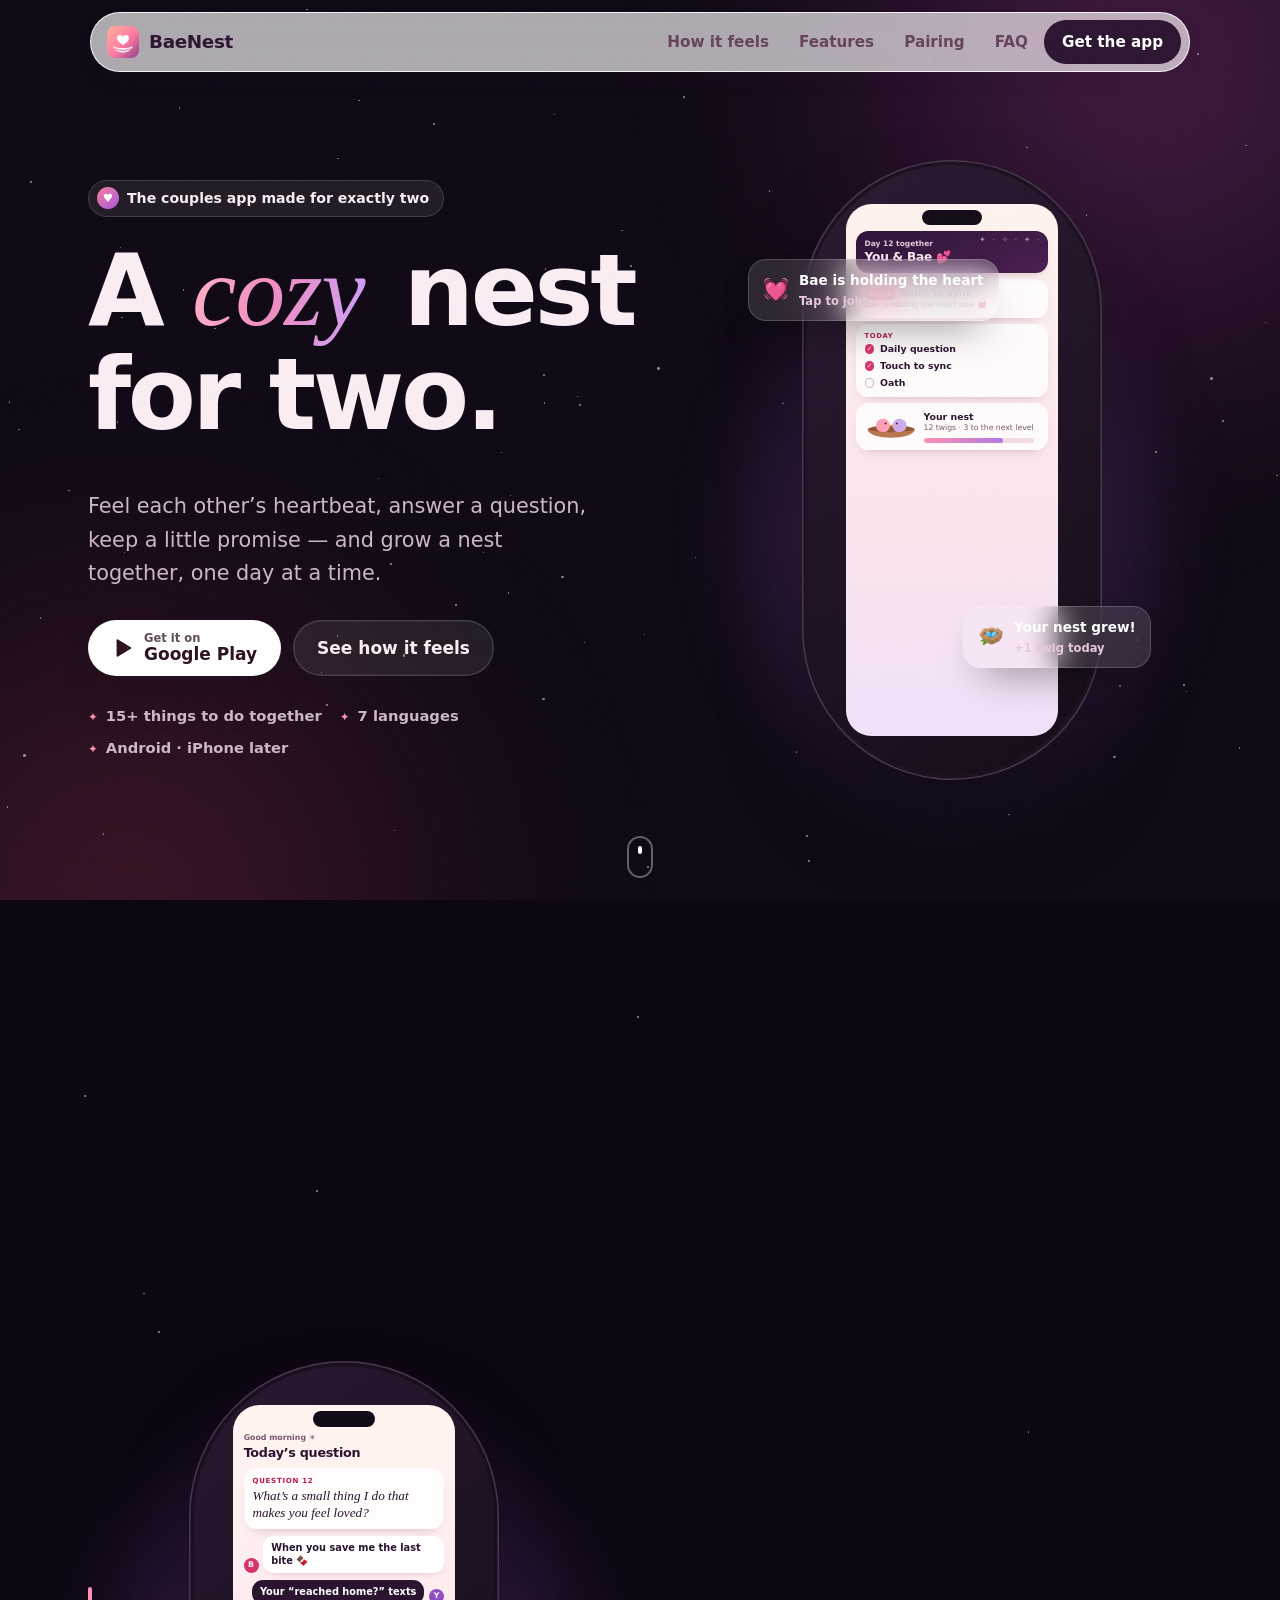
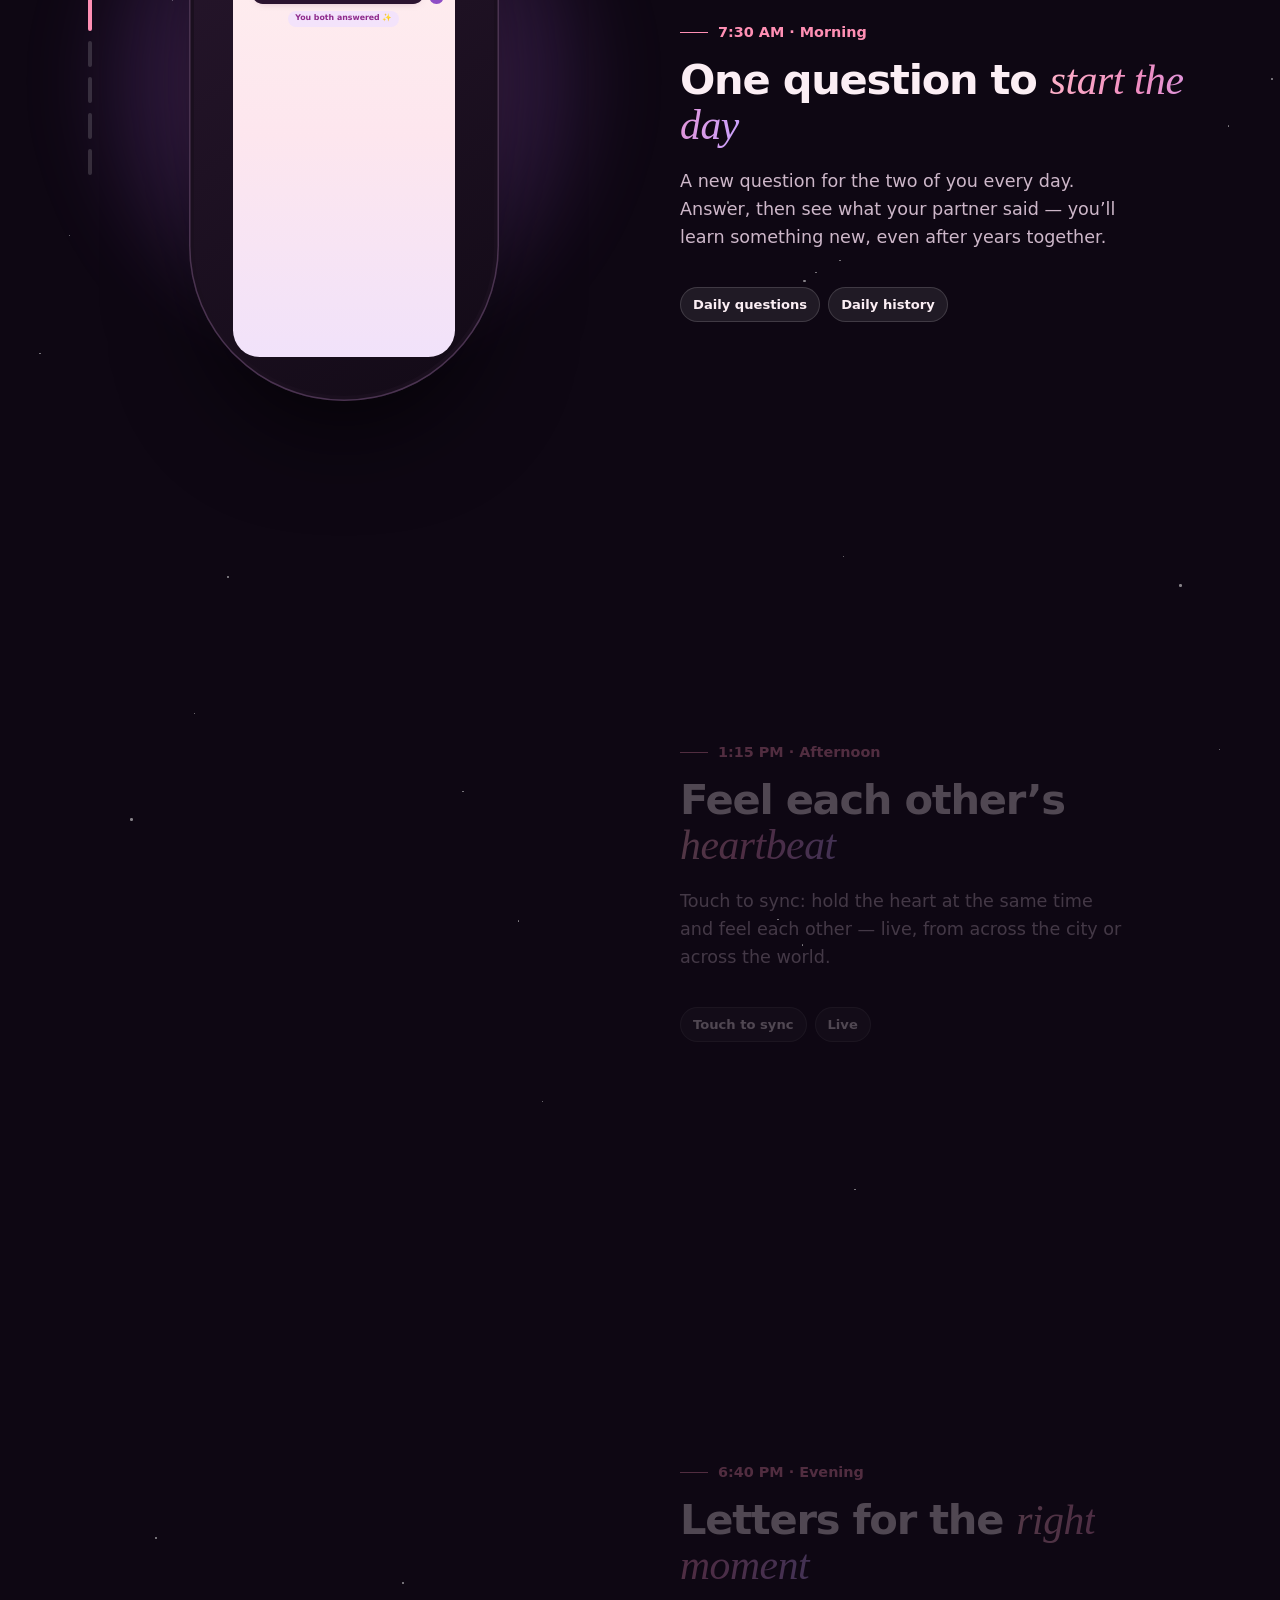
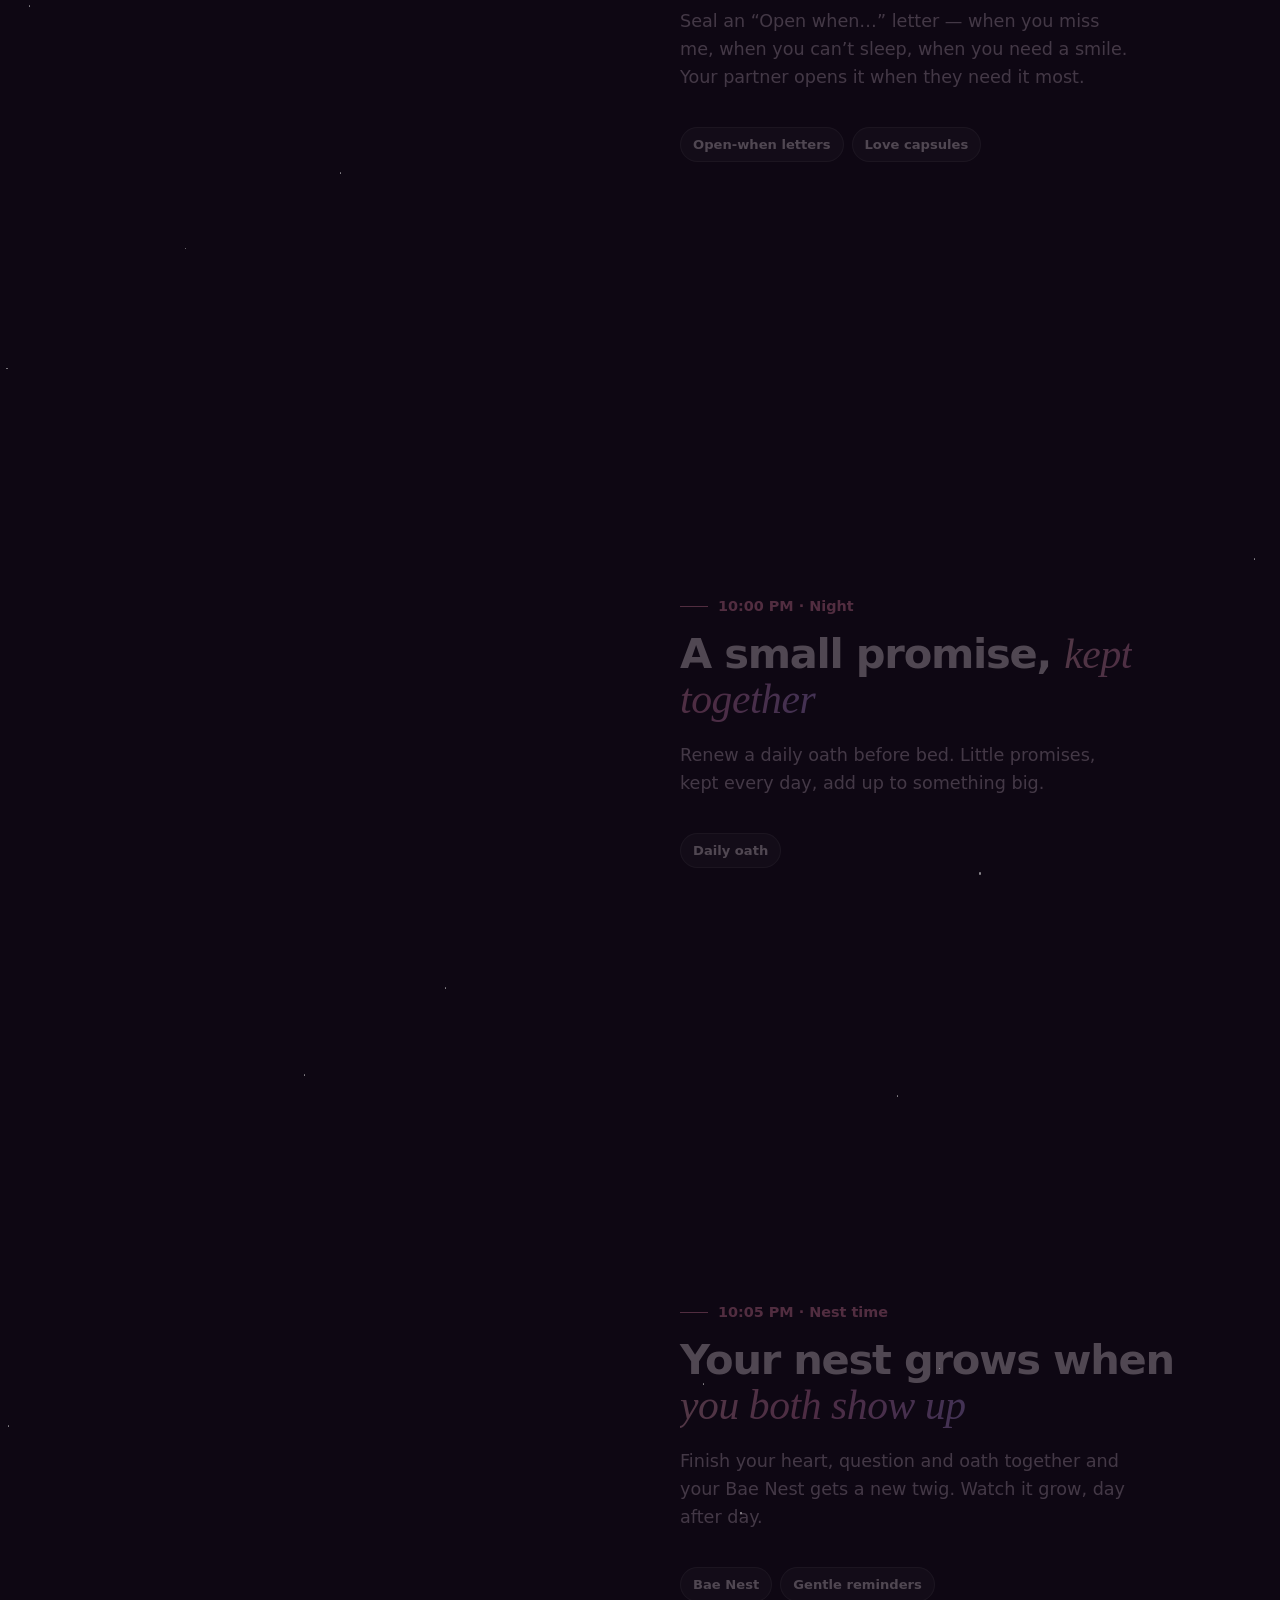
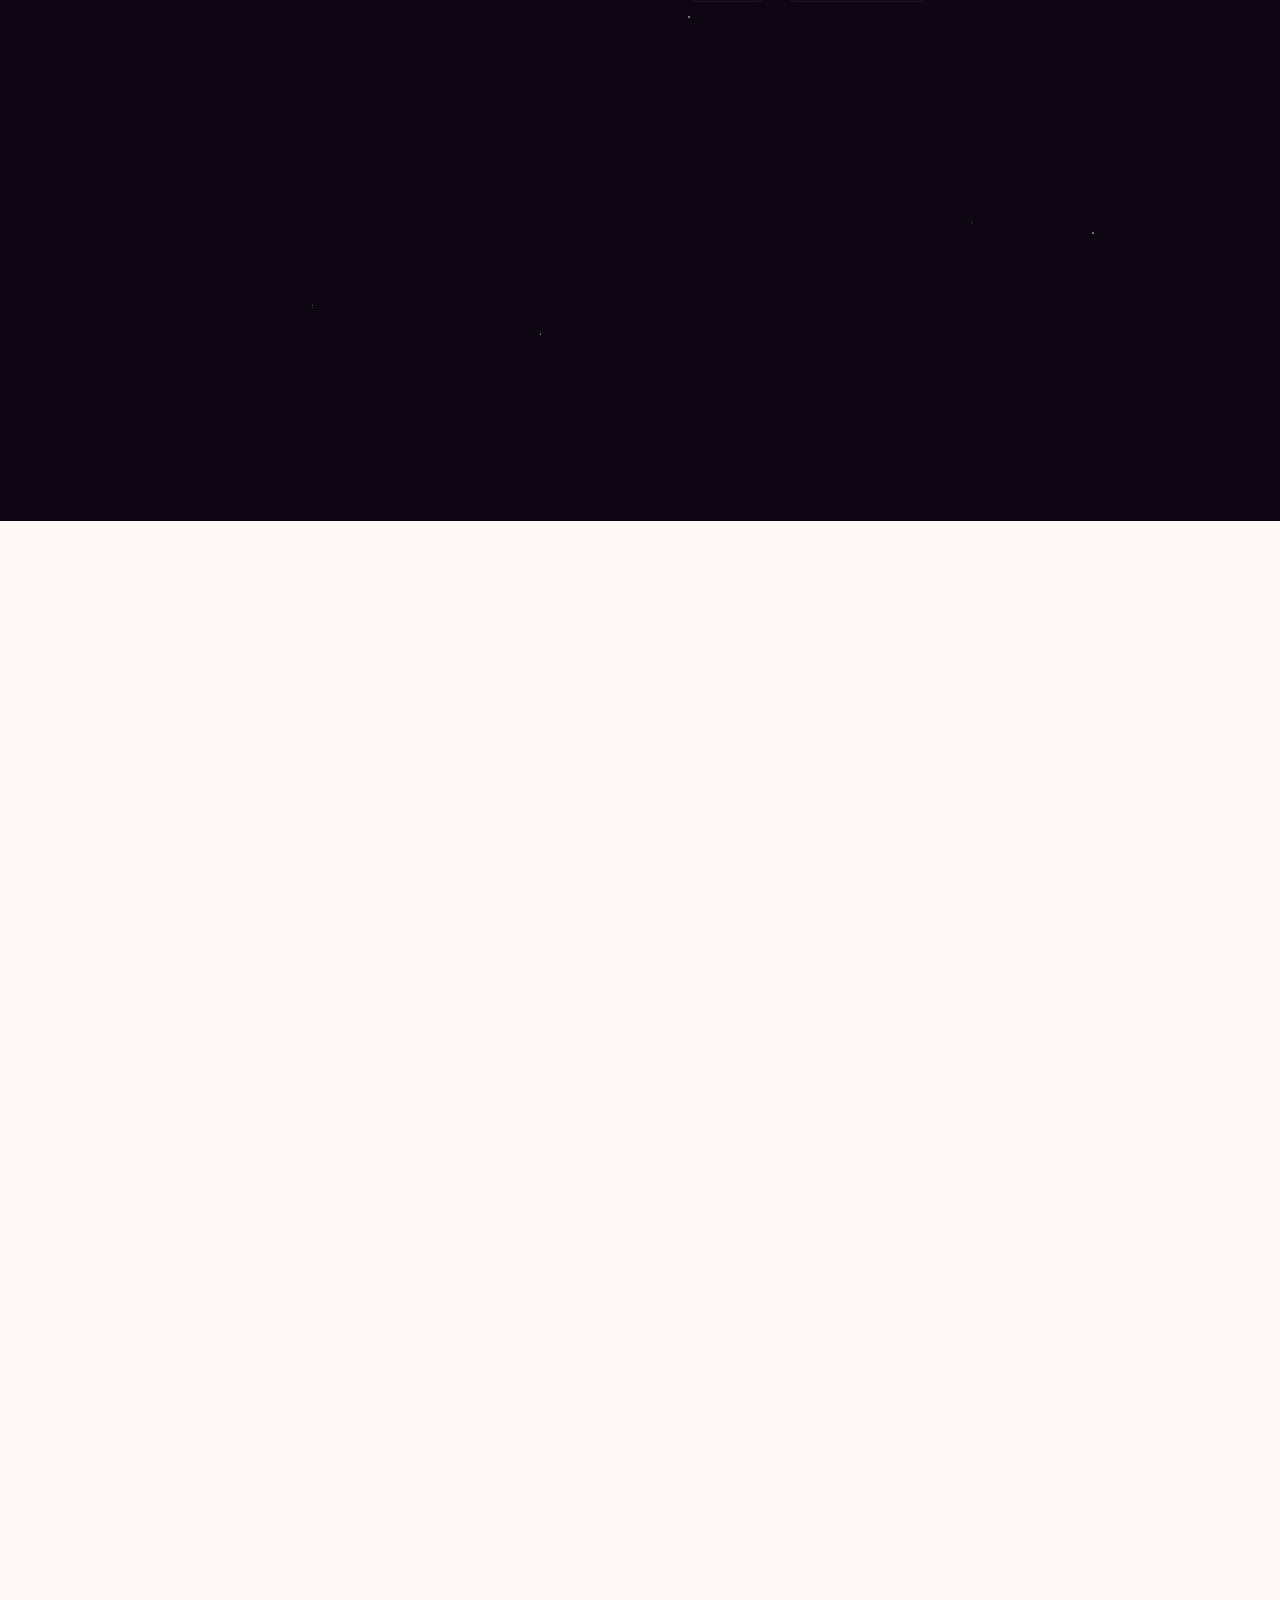
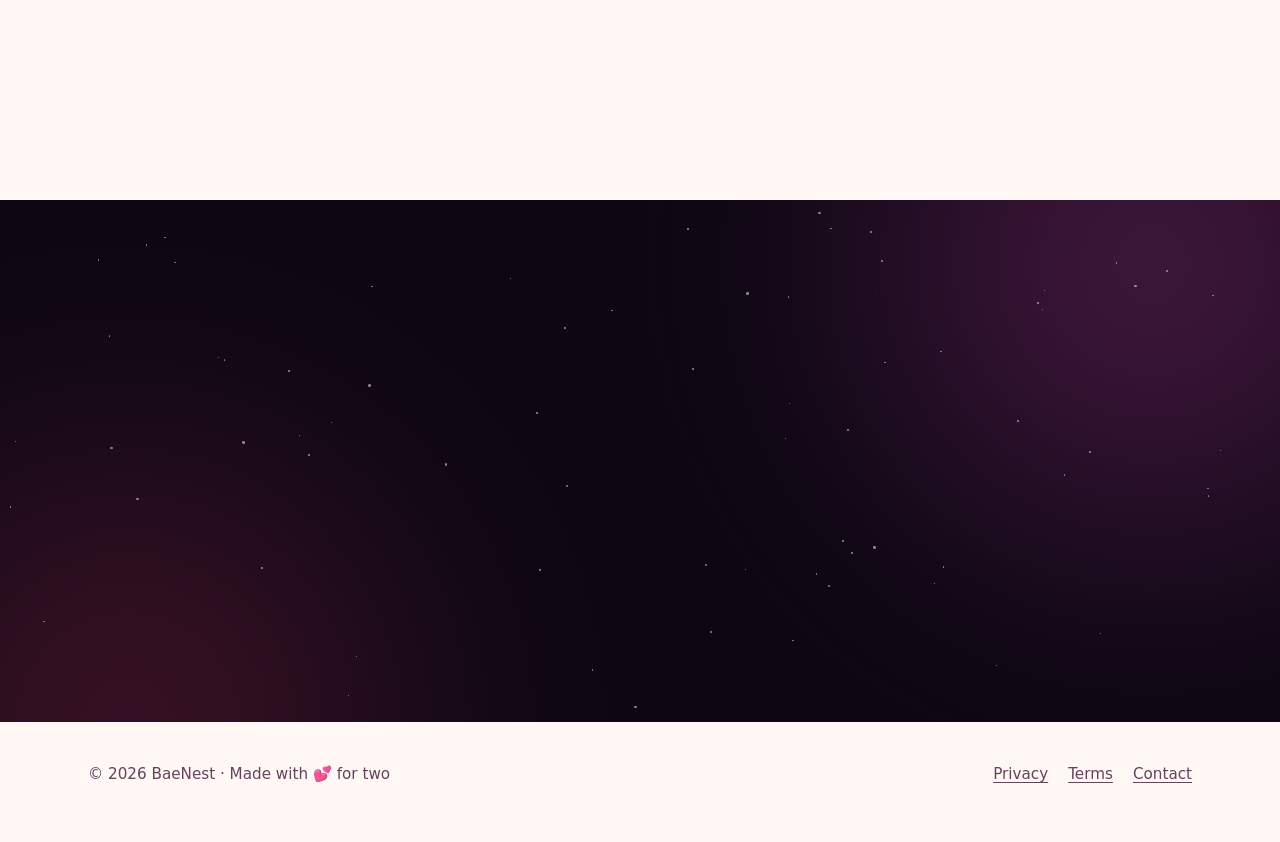
==== index.html @ 91d29a44 "Landing: cinematic night hero, sticky day-in-your-nest story, full feature tour Staged hero intro wi" ====
<!doctype html>
<html lang="en" class="no-js">
<head>
  <meta charset="utf-8">
  <meta name="viewport" content="width=device-width, initial-scale=1">
  <meta http-equiv="Content-Security-Policy" content="default-src 'self'; img-src 'self' data:; style-src 'self'; script-src 'self'; object-src 'none'; base-uri 'none'; form-action 'none'">
  <title>BaeNest — A cozy nest for two</title>
  <meta name="description" content="BaeNest is the couples app for daily rituals: feel each other's heartbeat with Touch to sync, answer a daily question, keep a promise, seal open-when letters, match on date nights and grow a nest together.">
  <meta name="theme-color" content="#0e0713">
  <link rel="canonical" href="https://baenest.com/">
  <link rel="icon" href="/favicon.svg" type="image/svg+xml">
  <meta property="og:type" content="website">
  <meta property="og:site_name" content="BaeNest">
  <meta property="og:url" content="https://baenest.com/">
  <meta property="og:title" content="BaeNest — A cozy nest for two">
  <meta property="og:description" content="Daily rituals for two hearts, and a nest that grows when you both show up.">
  <meta property="og:image" content="https://baenest.com/og-image.jpg">
  <meta property="og:image:width" content="1200">
  <meta property="og:image:height" content="630">
  <meta property="og:image:alt" content="BaeNest — two birds in a cozy nest under a heart">
  <meta name="twitter:card" content="summary_large_image">
  <meta name="twitter:title" content="BaeNest — A cozy nest for two">
  <meta name="twitter:description" content="Daily rituals for two hearts, and a nest that grows when you both show up.">
  <meta name="twitter:image" content="https://baenest.com/og-image.jpg">
  <link rel="stylesheet" href="/assets/style.css">
  <script src="/assets/site.js" defer></script>
</head>
<body>
  <a class="skip" href="#main">Skip to content</a>

  <header class="site-header">
    <div class="wrap">
      <a class="brand" href="/" aria-label="BaeNest home">
        <img src="/favicon.svg" width="32" height="32" alt="">
        BaeNest
      </a>
      <nav class="nav" aria-label="Main">
        <a href="#story">How it feels</a>
        <a href="#features">Features</a>
        <a href="#pair">Pairing</a>
        <a href="#faq">FAQ</a>
        <!-- TODO: Play Store link goes live once the app is published -->
        <a class="btn btn-sm" href="https://play.google.com/store/apps/details?id=com.baenest.app" rel="noopener">Get the app</a>
      </nav>
    </div>
  </header>

  <main id="main">
    <!-- ============ HERO ============ -->
    <section class="hero night" aria-labelledby="hero-title">
      <div class="aurora" aria-hidden="true"></div>
      <div class="stars" data-count="90" aria-hidden="true"></div>
      <div class="wrap">
        <div class="hero-copy">
          <span class="eyebrow fade-up"><span class="dot" aria-hidden="true">♥</span>The couples app made for exactly two</span>
          <h1 id="hero-title"><span class="h-line"><span>A <em>cozy</em> nest</span></span><span class="h-line"><span>for two.</span></span></h1>
          <p class="lead fade-up d1">Feel each other’s heartbeat, answer a question, keep a little promise — and grow a nest together, one day at a time.</p>
          <div class="cta-row fade-up d2">
            <a class="btn btn-play" href="https://play.google.com/store/apps/details?id=com.baenest.app" rel="noopener">
              <svg viewBox="0 0 24 24" aria-hidden="true"><path fill="currentColor" d="M5 3.5v17a1 1 0 0 0 1.5.86l14-8.5a1 1 0 0 0 0-1.72l-14-8.5A1 1 0 0 0 5 3.5z"/></svg>
              <span><small>Get it on</small>Google Play</span>
            </a>
            <a class="btn btn-ghost" href="#story">See how it feels</a>
          </div>
          <div class="meta fade-up d3"><span>15+ things to do together</span><span>7 languages</span><span>Android · iPhone later</span></div>
        </div>

        <div class="hero-stage">
          <div class="phone-wrap" role="img" aria-label="BaeNest home screen: Touch to sync is live, today's rituals, and your nest's progress">
            <div class="phone-glow" aria-hidden="true"></div>
            <div class="chip chip-1" aria-hidden="true"><span class="emo">💓</span><span>Bae is holding the heart<small>Tap to join</small></span></div>
            <div class="chip chip-2" aria-hidden="true"><span class="emo">🪺</span><span>Your nest grew!<small>+1 twig today</small></span></div>
            <div class="phone-intro" aria-hidden="true">
              <div class="phone-float">
                <div class="phone">
                  <div class="screen">
                    <div class="scr">
                      <div class="s-card s-dark s-head"><small>Day 12 together</small><strong>You &amp; Bae 💕</strong></div>
                      <div class="s-card">
                        <span class="live">LIVE</span>
                        <b>Touch to sync</b>
                        <div class="muted-s">Bae is holding the heart now 💓</div>
                      </div>
                      <div class="s-card">
                        <span class="s-label">Today</span>
                        <ul class="ritual"><li>Daily question</li><li>Touch to sync</li><li class="open">Oath</li></ul>
                      </div>
                      <div class="s-card row">
                        <svg viewBox="40 90 240 130"><ellipse cx="160" cy="166" rx="108" ry="20" fill="#8e5634"/><circle cx="122" cy="148" r="32" fill="#ff9fb8"/><circle cx="198" cy="148" r="32" fill="#cfa9ec"/><circle cx="134" cy="138" r="4" fill="#2b1430"/><circle cx="186" cy="138" r="4" fill="#2b1430"/><path d="M152 143l11 5-11 5zM168 143l-11 5 11 5z" fill="#f5a524"/><path d="M52 166c8 50 208 50 216 0-38 16-178 16-216 0z" fill="#b8764b"/></svg>
                        <div><b>Your nest</b><div class="muted-s">12 twigs · 3 to the next level</div><div class="bar"><i></i></div></div>
                      </div>
                    </div>
                  </div>
                </div>
              </div>
            </div>
          </div>
        </div>
      </div>
      <div class="scroll-cue" aria-hidden="true"></div>
    </section>

    <!-- ============ STORY ============ -->
    <section id="story" class="story night" aria-labelledby="story-title">
      <div class="stars" data-count="50" aria-hidden="true"></div>
      <div class="wrap">
        <div class="section-head reveal">
          <span class="kicker">A day in your nest</span>
          <h2 id="story-title">Small rituals, <em>all day long</em></h2>
          <p>A few minutes, spread through the day. Here’s what that feels like.</p>
        </div>

        <div class="story-grid">
          <div class="story-stage" data-step="0">
            <div class="progress" aria-hidden="true"><i></i><i></i><i></i><i></i><i></i></div>
            <div class="phone-wrap" aria-hidden="true">
              <div class="phone-glow"></div>
              <div class="phone">
                <div class="screen">
                  <!-- 0: daily question -->
                  <div class="scr">
                    <div class="s-head"><small>Good morning ☀️</small><strong>Today’s question</strong></div>
                    <div class="s-card"><span class="s-label">Question 12</span><p class="q-big">What’s a small thing I do that makes you feel loved?</p></div>
                    <div class="ans"><span class="av">B</span><p>When you save me the last bite 🍫</p></div>
                    <div class="ans me"><span class="av">Y</span><p>Your “reached home?” texts</p></div>
                    <span class="pill">You both answered ✨</span>
                  </div>
                  <!-- 1: touch to sync -->
                  <div class="scr">
                    <div class="s-head"><small><span class="live">LIVE</span></small><strong>Touch to sync</strong></div>
                    <div class="sync">
                      <span class="touch a"></span><span class="touch b"></span>
                      <div class="sync-heart"><svg viewBox="0 0 24 24"><path fill="currentColor" d="M12 21c-6.5-4.2-10-8-10-12a5 5 0 0 1 10-1.5A5 5 0 0 1 22 9c0 4-3.5 7.8-10 12z"/></svg></div>
                    </div>
                    <div class="notif"><b>💓</b><span>You’re in sync<small>Hold together and feel each other’s heartbeat</small></span></div>
                  </div>
                  <!-- 2: open-when letter -->
                  <div class="scr">
                    <div class="s-head"><small>Love capsules</small><strong>Open when…</strong></div>
                    <div class="letter">
                      <svg viewBox="0 0 200 140"><rect x="10" y="20" width="180" height="110" rx="14" fill="#fff"/><path d="M10 34c0-8 6-14 14-14h152c8 0 14 6 14 14l-90 56z" fill="#fde3ec"/><path d="M10 34l90 56 90-56" fill="none" stroke="#f0c9d6" stroke-width="3"/><circle cx="100" cy="88" r="20" fill="#d6336c"/><path d="M100 97c-6-4-10-7.5-10-11.5 0-3 2.4-5 5-5 2.2 0 3.9 1.2 5 3 1.1-1.8 2.8-3 5-3 2.6 0 5 2 5 5 0 4-4 7.5-10 11.5z" fill="#fff"/></svg>
                    </div>
                    <div class="s-card"><b>Open when you miss me</b><div class="muted-s">Sealed by Bae · waiting for the right moment</div></div>
                    <div class="notif"><b>💌</b><span>Bae sealed a love capsule for you<small>just now</small></span></div>
                  </div>
                  <!-- 3: oath -->
                  <div class="scr">
                    <div class="s-head"><small>Before bed 🌙</small><strong>Tonight’s oath</strong></div>
                    <div class="s-card s-dark"><p class="oath-text">“I promise to be patient, even when I’m tired.”</p></div>
                    <div class="signs"><span>You</span><span>Bae</span></div>
                    <span class="pill">Promise kept together 🤍</span>
                  </div>
                  <!-- 4: nest -->
                  <div class="scr">
                    <div class="s-head"><small>Day 12 together</small><strong>Your Bae Nest</strong></div>
                    <div class="nest-big">
                      <svg viewBox="40 55 240 165"><ellipse cx="160" cy="166" rx="108" ry="20" fill="#8e5634"/><circle cx="122" cy="148" r="32" fill="#ff9fb8"/><ellipse cx="108" cy="158" rx="15" ry="9" fill="#f27a9a" transform="rotate(-20 108 158)"/><circle cx="134" cy="138" r="3.6" fill="#2b1430"/><path d="M152 143l11 5-11 5z" fill="#f5a524"/><circle cx="198" cy="148" r="32" fill="#cfa9ec"/><ellipse cx="212" cy="158" rx="15" ry="9" fill="#b083dc" transform="rotate(20 212 158)"/><circle cx="186" cy="138" r="3.6" fill="#2b1430"/><path d="M168 143l-11 5 11 5z" fill="#f5a524"/><path d="M52 166c8 50 208 50 216 0-38 16-178 16-216 0z" fill="#b8764b"/><g fill="none" stroke="#7d4a2c" stroke-width="3" stroke-linecap="round" opacity=".75"><path d="M66 178c50 18 138 18 188 0"/><path d="M80 194c40 14 120 14 160 0"/></g><path d="M160 102c-14-9-23-17-23-27 0-7 5.5-12 11.8-12 5 0 9 2.8 11.2 7 2.2-4.2 6.2-7 11.2-7 6.3 0 11.8 5 11.8 12 0 10-9 18-23 27z" fill="#e11d5c"/></svg>
                    </div>
                    <div class="s-card"><b>12 twigs</b><div class="muted-s">3 more to the next level</div><div class="bar"><i></i></div></div>
                    <div class="notif"><b>🪺</b><span>Your nest grew!<small>You both showed up today</small></span></div>
                  </div>
                </div>
              </div>
            </div>
          </div>

          <div class="chapters">
            <article class="chapter active" data-step="0">
              <span class="time">7:30 AM · Morning</span>
              <h3>One question to <em>start the day</em></h3>
              <p>A new question for the two of you every day. Answer, then see what your partner said — you’ll learn something new, even after years together.</p>
              <div class="tags"><span>Daily questions</span><span>Daily history</span></div>
            </article>
            <article class="chapter" data-step="1">
              <span class="time">1:15 PM · Afternoon</span>
              <h3>Feel each other’s <em>heartbeat</em></h3>
              <p>Touch to sync: hold the heart at the same time and feel each other — live, from across the city or across the world.</p>
              <div class="tags"><span>Touch to sync</span><span>Live</span></div>
            </article>
            <article class="chapter" data-step="2">
              <span class="time">6:40 PM · Evening</span>
              <h3>Letters for the <em>right moment</em></h3>
              <p>Seal an “Open when…” letter — when you miss me, when you can’t sleep, when you need a smile. Your partner opens it when they need it most.</p>
              <div class="tags"><span>Open-when letters</span><span>Love capsules</span></div>
            </article>
            <article class="chapter" data-step="3">
              <span class="time">10:00 PM · Night</span>
              <h3>A small promise, <em>kept together</em></h3>
              <p>Renew a daily oath before bed. Little promises, kept every day, add up to something big.</p>
              <div class="tags"><span>Daily oath</span></div>
            </article>
            <article class="chapter" data-step="4">
              <span class="time">10:05 PM · Nest time</span>
              <h3>Your nest grows when <em>you both show up</em></h3>
              <p>Finish your heart, question and oath together and your Bae Nest gets a new twig. Watch it grow, day after day.</p>
              <div class="tags"><span>Bae Nest</span><span>Gentle reminders</span></div>
            </article>
          </div>
        </div>
      </div>
    </section>

    <!-- ============ FEATURES ============ -->
    <section id="features" aria-labelledby="features-title">
      <div class="wrap">
        <div class="section-head center reveal">
          <span class="kicker">Everything for two</span>
          <h2 id="features-title">So much more to <em>share</em></h2>
          <p class="lead">Play, plan, dream and remember — all in one private space built for exactly two people.</p>
        </div>
        <div class="fgrid">
          <article class="fcard reveal">
            <div class="ficon"><svg viewBox="0 0 24 24" fill="none" stroke="currentColor" stroke-width="2" stroke-linecap="round" stroke-linejoin="round" aria-hidden="true"><rect x="3" y="4" width="18" height="17" rx="3"/><path d="M8 2v4M16 2v4M3 10h18"/><path d="M12 18c-2.2-1.4-3.5-2.6-3.5-4a1.8 1.8 0 0 1 3.5-.6 1.8 1.8 0 0 1 3.5.6c0 1.4-1.3 2.6-3.5 4z"/></svg></div>
            <h3>Date night matcher</h3><p>Swipe date ideas on your own phones. Match, then go out.</p>
          </article>
          <article class="fcard reveal">
            <div class="ficon"><svg viewBox="0 0 24 24" fill="none" stroke="currentColor" stroke-width="2" stroke-linecap="round" stroke-linejoin="round" aria-hidden="true"><path d="M9 6h11M9 12h11M9 18h11"/><path d="M3.5 6l1 1 2-2M3.5 12l1 1 2-2M4 18h2"/></svg></div>
            <h3>100 things together</h3><p>A bucket list for two. Tick them off one by one.</p>
          </article>
          <article class="fcard reveal">
            <div class="ficon"><svg viewBox="0 0 24 24" fill="none" stroke="currentColor" stroke-width="2" stroke-linecap="round" stroke-linejoin="round" aria-hidden="true"><circle cx="12" cy="12" r="9"/><path d="M9.5 9.5a2.5 2.5 0 1 1 3.5 2.3c-.6.3-1 .8-1 1.4v.3M12 17h.01"/></svg></div>
            <h3>Know your partner</h3><p>How well do you really know them? Find out.</p>
          </article>
          <article class="fcard reveal">
            <div class="ficon"><svg viewBox="0 0 24 24" fill="none" stroke="currentColor" stroke-width="2" stroke-linecap="round" stroke-linejoin="round" aria-hidden="true"><path d="M8 21h8M12 17v4M7 4h10v5a5 5 0 0 1-10 0z"/><path d="M17 5h3v2a3 3 0 0 1-3 3M7 5H4v2a3 3 0 0 0 3 3"/></svg></div>
            <h3>Who knows better?</h3><p>Couple quizzes with a friendly scoreboard.</p>
          </article>
          <article class="fcard reveal">
            <div class="ficon"><svg viewBox="0 0 24 24" fill="none" stroke="currentColor" stroke-width="2" stroke-linecap="round" stroke-linejoin="round" aria-hidden="true"><path d="M9 3v18M15 3v18M3 9h18M3 15h18"/></svg></div>
            <h3>Games for two</h3><p>Tic-tac-toe and quick games when you have a minute.</p>
          </article>
          <article class="fcard reveal">
            <div class="ficon"><svg viewBox="0 0 24 24" fill="none" stroke="currentColor" stroke-width="2" stroke-linecap="round" stroke-linejoin="round" aria-hidden="true"><path d="M12 21v-9"/><path d="M12 12c0-4 3-7 8-7 0 5-3 7-8 7zM12 14c0-3-2.5-5.5-7-5.5 0 4 2.5 5.5 7 5.5z"/></svg></div>
            <h3>Grow together</h3><p>Small shared goals. Big love.</p>
          </article>
          <article class="fcard reveal">
            <div class="ficon"><svg viewBox="0 0 24 24" fill="none" stroke="currentColor" stroke-width="2" stroke-linecap="round" stroke-linejoin="round" aria-hidden="true"><path d="M12 3l2.6 5.3 5.9.9-4.3 4.1 1 5.8L12 16.4 6.8 19.1l1-5.8-4.3-4.1 5.9-.9z"/></svg></div>
            <h3>Future board</h3><p>Dream together and plan what comes next.</p>
          </article>
          <article class="fcard reveal">
            <div class="ficon"><svg viewBox="0 0 24 24" fill="none" stroke="currentColor" stroke-width="2" stroke-linecap="round" stroke-linejoin="round" aria-hidden="true"><rect x="3" y="4" width="18" height="16" rx="3"/><circle cx="9" cy="10" r="2"/><path d="M21 16l-5-5-9 9"/></svg></div>
            <h3>Memories</h3><p>Keep your favourite moments in one place.</p>
          </article>
          <article class="fcard reveal">
            <div class="ficon"><svg viewBox="0 0 24 24" fill="none" stroke="currentColor" stroke-width="2" stroke-linecap="round" stroke-linejoin="round" aria-hidden="true"><path d="M21 12a8 8 0 0 1-11.6 7.1L4 20l1-4.6A8 8 0 1 1 21 12z"/></svg></div>
            <h3>Private chat</h3><p>A conversation that’s only for the two of you.</p>
          </article>
          <article class="fcard reveal">
            <div class="ficon"><svg viewBox="0 0 24 24" fill="none" stroke="currentColor" stroke-width="2" stroke-linecap="round" stroke-linejoin="round" aria-hidden="true"><path d="M6 8a6 6 0 0 1 12 0c0 7 3 9 3 9H3s3-2 3-9"/><path d="M10.3 21a1.9 1.9 0 0 0 3.4 0"/></svg></div>
            <h3>Thoughtful reminders</h3><p>Never miss the little things that matter to them.</p>
          </article>
          <article class="fcard reveal">
            <div class="ficon"><svg viewBox="0 0 24 24" fill="none" stroke="currentColor" stroke-width="2" stroke-linecap="round" stroke-linejoin="round" aria-hidden="true"><path d="M12 3l1.8 4.6L18.5 9l-4.7 1.4L12 15l-1.8-4.6L5.5 9l4.7-1.4z"/><path d="M19 15l.9 2.1L22 18l-2.1.9L19 21l-.9-2.1L16 18l2.1-.9z"/></svg></div>
            <h3>Partner moments</h3><p>Share a moment as it happens — they hear a soft chime.</p>
          </article>
          <article class="fcard reveal">
            <div class="ficon"><svg viewBox="0 0 24 24" fill="none" stroke="currentColor" stroke-width="2" stroke-linecap="round" stroke-linejoin="round" aria-hidden="true"><path d="M3 12a9 9 0 1 0 3-6.7L3 8"/><path d="M3 3v5h5M12 7v5l3 2"/></svg></div>
            <h3>Daily history</h3><p>Look back on every answer and every promise.</p>
          </article>
        </div>
      </div>
    </section>

    <!-- ============ DATE MATCHER ============ -->
    <section class="alt matcher" aria-labelledby="match-title">
      <div class="wrap split">
        <div class="reveal">
          <span class="kicker">Date night matcher</span>
          <h2 id="match-title">Date night, <em>decided.</em></h2>
          <p class="lead">No more “I don’t know, what do you want to do?” Swipe through date ideas on your own phones — when you both like the same one, it’s a match.</p>
          <ul class="checks">
            <li><span><strong>Swipe on your own phone,</strong> whenever you have a minute.</span></li>
            <li><span><strong>Match together.</strong> “You matched on a date idea 🎉”</span></li>
            <li><span><strong>Then just go.</strong> Date night, sorted.</span></li>
          </ul>
        </div>
        <div class="deck-wrap reveal" aria-hidden="true">
          <div class="deck">
            <div class="dcard c3"><span class="emoji">🌌</span><b>Stargazing drive</b><span>Blanket, playlist, sky</span></div>
            <div class="dcard c2"><span class="stamp like">LIKE</span><span class="emoji">🧺</span><b>Sunset picnic</b><span>Golden hour, just you two</span></div>
            <div class="dcard c1"><span class="stamp nope">NOPE</span><span class="emoji">🎳</span><b>Bowling night</b><span>Loser buys dessert</span></div>
            <div class="match-pop"><div><b>It’s a match! 🎉</b><span>Sunset picnic · this Saturday</span></div></div>
          </div>
        </div>
      </div>
    </section>

    <!-- ============ TRUST ============ -->
    <section aria-labelledby="trust-title">
      <div class="wrap">
        <div class="section-head center reveal">
          <span class="kicker">Built with care</span>
          <h2 id="trust-title">Just the <em>two of you</em></h2>
        </div>
        <div class="trust">
          <article class="tcard reveal">
            <div class="big" aria-hidden="true">🔒</div>
            <h3>Private by design</h3>
            <p>No public profiles, no followers, no feed. What you share lives in your nest, for your partner.</p>
          </article>
          <article class="tcard reveal">
            <div class="big" aria-hidden="true">🌏</div>
            <h3>Speaks your language</h3>
            <p>Use BaeNest in the language that feels like home.</p>
            <div class="langs"><span lang="en">English</span><span lang="ta">தமிழ்</span><span lang="hi">हिन्दी</span><span lang="ml">മലയാളം</span><span lang="kn">ಕನ್ನಡ</span><span lang="te">తెలుగు</span><span lang="fr">Français</span></div>
          </article>
          <article class="tcard reveal">
            <div class="big" aria-hidden="true">✈️</div>
            <h3>Close or far apart</h3>
            <p>Sitting together or living in different time zones — your rituals reach each other either way.</p>
          </article>
        </div>
      </div>
    </section>

    <!-- ============ PAIRING ============ -->
    <section id="pair" class="alt" aria-labelledby="pair-title">
      <div class="wrap">
        <div class="section-head reveal">
          <span class="kicker">Pairing</span>
          <h2 id="pair-title">Pair up in <em>under a minute</em></h2>
          <p>One of you invites, the other joins. Your nest is ready.</p>
        </div>
        <ol class="steps reveal">
          <li><div><strong>Both install BaeNest</strong><span>Get it from Google Play.</span></div></li>
          <li><div><strong>Open Connect partner</strong><span>One of you shows a QR code or sends an invite.</span></div></li>
          <li><div><strong>Scan or tap — paired!</strong><span>The other scans the QR or opens the link.</span></div></li>
        </ol>
        <div class="grid grid-2">
          <article class="card pair-tile reveal">
            <h3>Together? Scan the QR</h3>
            <p>Sitting side by side? One phone shows a QR code, the other scans it.</p>
            <div class="viz" aria-hidden="true">
              <svg class="qr" viewBox="0 0 25 25" shape-rendering="crispEdges">
                <g fill="#2b1430"><path d="M0 0h7v7H0zM18 0h7v7h-7zM0 18h7v7H0z"/></g>
                <g fill="#fff"><path d="M1 1h5v5H1zM19 1h5v5h-5zM1 19h5v5H1z"/></g>
                <g fill="#2b1430">
                  <path d="M2 2h3v3H2zM20 2h3v3h-3zM2 20h3v3H2z"/>
                  <path d="M9 0h1v1H9zM11 1h2v1h-2zM9 3h1v2H9zM12 3h2v1h-2zM14 5h1v2h-1zM10 6h2v1h-2zM16 1h1v3h-1zM8 8h2v1H8zM0 9h2v1H0zM3 8h1v2H3zM5 10h2v1H5zM1 12h3v1H1zM0 14h1v2H0zM4 15h2v1H4zM6 13h1v1H6zM16 8h2v1h-2zM20 9h3v1h-3zM24 8h1v3h-1zM18 11h2v1h-2zM22 12h1v2h-1zM19 14h3v1h-3zM24 15h1v2h-1zM17 16h1v2h-1zM20 17h2v1h-2zM23 19h2v1h-2zM19 20h1v3h-1zM21 22h2v1h-2zM24 23h1v2h-1zM17 24h3v1h-3zM9 18h2v1H9zM12 20h1v2h-1zM8 22h3v1H8zM14 19h2v1h-2zM15 22h1v3h-1zM10 24h3v1h-3z"/>
                </g>
                <path d="M12.5 15.4c-2-1.3-3.3-2.4-3.3-3.8 0-1 .8-1.7 1.7-1.7.7 0 1.3.4 1.6 1 .3-.6.9-1 1.6-1 .9 0 1.7.7 1.7 1.7 0 1.4-1.3 2.5-3.3 3.8z" fill="#e11d5c"/>
              </svg>
            </div>
          </article>
          <article class="card pair-tile reveal">
            <h3>Apart? Send it on WhatsApp</h3>
            <p>Send your invite link. One tap opens BaeNest with the code ready.</p>
            <div class="viz" aria-hidden="true">
              <div class="chat">
                <div class="msg">
                  <div class="link-card">
                    <img src="/og-image.jpg" width="64" height="64" alt="" loading="lazy" decoding="async">
                    <div><b>Your partner invited you to BaeNest 💕</b><span>baenest.com</span></div>
                  </div>
                  <div class="url">baenest.com/join?code=K7Q2MX</div>
                </div>
                <time>9:41 PM ✓✓</time>
              </div>
            </div>
          </article>
        </div>
      </div>
    </section>

    <!-- ============ FAQ ============ -->
    <section id="faq" aria-labelledby="faq-title">
      <div class="wrap">
        <div class="section-head center reveal">
          <span class="kicker">FAQ</span>
          <h2 id="faq-title">Good <em>questions</em></h2>
        </div>
        <div class="faq reveal">
          <details>
            <summary>Do we both need the app?</summary>
            <p>Yes — BaeNest is made for exactly two. Each of you installs it on your own phone, then you pair once.</p>
          </details>
          <details>
            <summary>We’re long-distance. Does it still work?</summary>
            <p>Yes. Send your invite on WhatsApp to pair; Touch to sync, questions and moments reach your partner wherever they are.</p>
          </details>
          <details>
            <summary>Who can see what I share?</summary>
            <p>What you share in your nest is for your paired partner. See our <a href="/privacy/">privacy policy</a> for the details.</p>
          </details>
          <details>
            <summary>How does the nest grow?</summary>
            <p>Each day you both finish your heart, question and oath, your nest gets a new twig.</p>
          </details>
          <details>
            <summary>Which languages are supported?</summary>
            <p>English, Tamil, Hindi, Malayalam, Kannada, Telugu and French.</p>
          </details>
          <details>
            <summary>Is there an iPhone version?</summary>
            <p>Android comes first. iPhone is on the way.</p>
          </details>
        </div>
      </div>
    </section>

    <!-- ============ FINALE ============ -->
    <section class="finale night" aria-labelledby="cta-title">
      <div class="aurora" aria-hidden="true"></div>
      <div class="stars" data-count="70" aria-hidden="true"></div>
      <div class="wrap reveal">
        <h2 id="cta-title">Start your nest <em>tonight.</em></h2>
        <p class="lead">Two phones. One nest. A few minutes a day.</p>
        <a class="btn btn-play" href="https://play.google.com/store/apps/details?id=com.baenest.app" rel="noopener">
          <svg viewBox="0 0 24 24" aria-hidden="true"><path fill="currentColor" d="M5 3.5v17a1 1 0 0 0 1.5.86l14-8.5a1 1 0 0 0 0-1.72l-14-8.5A1 1 0 0 0 5 3.5z"/></svg>
          <span><small>Get it on</small>Google Play</span>
        </a>
      </div>
    </section>
  </main>

  <footer class="site-footer">
    <div class="wrap">
      <span>© <span id="year">2026</span> BaeNest · Made with 💕 for two</span>
      <nav aria-label="Footer">
        <a href="/privacy/">Privacy</a>
        <a href="/terms/">Terms</a>
        <a href="mailto:admin@baenest.com">Contact</a>
      </nav>
    </div>
  </footer>
</body>
</html>
---- assets/style.css ----
/* BaeNest — shared styles. Mobile-first, light + dark via prefers-color-scheme.
   .night sections are always dark (cinematic hero, story, closing band). */

:root {
  --bg: #fff8f5;
  --bg-2: #fdf0ec;
  --surface: #ffffff;
  --glass: rgba(255, 255, 255, 0.66);
  --glass-border: rgba(255, 255, 255, 0.85);
  --text: #2b1430;
  --muted: #64435b;
  --accent: #b8174f;
  --btn-bg: #2b1430;
  --btn-text: #ffffff;
  --btn-hover: #4a1f4a;
  --border: #f0d8d4;
  --ring: rgba(184, 23, 79, 0.4);
  --shadow: 0 18px 40px -20px rgba(91, 31, 85, 0.35);
  --shadow-lg: 0 40px 80px -30px rgba(91, 31, 85, 0.45);
  --grad-text: linear-gradient(100deg, #c2185b 0%, #8e2a8c 60%, #5b1f55 100%);
  --grad-icon: linear-gradient(140deg, #ff7aa2 0%, #a35ad8 100%);
  --hero: radial-gradient(60% 50% at 15% 10%, #ffd6c9 0%, transparent 70%),
          radial-gradient(55% 55% at 90% 20%, #f7c6dc 0%, transparent 70%),
          radial-gradient(70% 60% at 50% 100%, #e6cff2 0%, transparent 70%),
          #fff3ef;
  --bubble: #dcf5d0;
  --grain: 0.045;
  --radius: 28px;
  --font: ui-sans-serif, system-ui, -apple-system, "Segoe UI Variable Display", "Segoe UI", Roboto, "Helvetica Neue", sans-serif;
  --serif: "Iowan Old Style", "Palatino Linotype", Palatino, "Book Antiqua", Georgia, serif;
  --ease: cubic-bezier(.16, 1, .3, 1);
  color-scheme: light dark;
}

@media (prefers-color-scheme: dark) {
  :root {
    --bg: #160c18;
    --bg-2: #1d1121;
    --surface: #24152a;
    --glass: rgba(36, 21, 42, 0.6);
    --glass-border: rgba(255, 255, 255, 0.08);
    --text: #fbeef4;
    --muted: #d9bfd0;
    --accent: #ff93b8;
    --btn-bg: #ffe3ee;
    --btn-text: #2b0f22;
    --btn-hover: #ffffff;
    --border: #3a2441;
    --ring: rgba(255, 147, 184, 0.45);
    --shadow: 0 18px 40px -20px rgba(0, 0, 0, 0.7);
    --shadow-lg: 0 40px 80px -30px rgba(0, 0, 0, 0.8);
    --grad-text: linear-gradient(100deg, #ff9cc0 0%, #e7a6ff 60%, #c3a6ff 100%);
    --hero: radial-gradient(60% 50% at 15% 10%, #3f1d2a 0%, transparent 70%),
            radial-gradient(55% 55% at 90% 20%, #3d1b37 0%, transparent 70%),
            radial-gradient(70% 60% at 50% 100%, #2b1b40 0%, transparent 70%),
            #180d1b;
    --bubble: #1f3d2c;
    --grain: 0.06;
  }
}

.night {
  --night: #0e0713;
  --text: #fbeef4;
  --muted: #cdb7c9;
  --accent: #ff8fb4;
  --surface: rgba(255, 255, 255, 0.06);
  --border: rgba(255, 255, 255, 0.1);
  --glass: rgba(255, 255, 255, 0.08);
  --glass-border: rgba(255, 255, 255, 0.14);
  --btn-bg: #ffffff;
  --btn-text: #2b0f22;
  --btn-hover: #ffe3ee;
  --grad-text: linear-gradient(100deg, #ffb3c9 0%, #f08cc0 45%, #c9a2ff 100%);
  --shadow: 0 20px 50px -24px rgba(0, 0, 0, 0.8);
  background: var(--night);
  color: var(--text);
  position: relative;
  isolation: isolate;
}

*, *::before, *::after { box-sizing: border-box; }
[hidden] { display: none !important; }

html { -webkit-text-size-adjust: 100%; scroll-behavior: smooth; scroll-padding-top: 90px; }
body {
  margin: 0;
  background: var(--bg);
  color: var(--text);
  font-family: var(--font);
  font-size: 1.0625rem;
  line-height: 1.6;
  -webkit-font-smoothing: antialiased;
  overflow-x: clip;
}
body::after {
  content: ""; position: fixed; inset: 0; pointer-events: none; z-index: 100; opacity: var(--grain);
  background-image: url("data:image/svg+xml,%3Csvg xmlns='http://www.w3.org/2000/svg' width='160' height='160'%3E%3Cfilter id='n'%3E%3CfeTurbulence type='fractalNoise' baseFrequency='.9' numOctaves='3' stitchTiles='stitch'/%3E%3C/filter%3E%3Crect width='100%25' height='100%25' filter='url(%23n)'/%3E%3C/svg%3E");
}
img, svg { display: block; max-width: 100%; }
a { color: var(--accent); text-underline-offset: 3px; }
a:hover { text-decoration-thickness: 2px; }
:focus-visible { outline: 3px solid var(--ring); outline-offset: 3px; border-radius: 10px; }

h1, h2, h3 { line-height: 1.04; letter-spacing: -0.035em; margin: 0 0 0.45em; }
h1 { font-size: clamp(3rem, 12.5vw, 6.2rem); font-weight: 800; }
h2 { font-size: clamp(2.1rem, 7.5vw, 3.6rem); font-weight: 800; }
h3 { font-size: 1.25rem; font-weight: 750; letter-spacing: -0.02em; line-height: 1.2; }
h1 em, h2 em, h3 em {
  font-family: var(--serif); font-style: italic; font-weight: 500; letter-spacing: -0.01em;
  background: var(--grad-text); -webkit-background-clip: text; background-clip: text; color: transparent;
  padding-right: 0.08em;
}
p { margin: 0 0 1em; }

.wrap { width: 100%; max-width: 1160px; margin: 0 auto; padding: 0 16px; }
@media (min-width: 640px) { .wrap { padding: 0 28px; } }

.skip { position: absolute; left: -999px; top: 8px; }
.skip:focus { left: 8px; z-index: 30; background: var(--surface); padding: 8px 14px; }

/* Floating glass header */
.site-header { position: sticky; top: 0; z-index: 20; padding: 12px 12px 0; height: 72px; }
.site-header .wrap {
  display: flex; align-items: center; justify-content: space-between; gap: 12px; height: 60px;
  max-width: 1100px; padding: 0 8px 0 16px; border-radius: 999px;
  background: var(--glass); border: 1px solid var(--glass-border);
  backdrop-filter: blur(18px) saturate(1.6); -webkit-backdrop-filter: blur(18px) saturate(1.6);
  box-shadow: 0 10px 30px -18px rgba(43, 20, 48, 0.4);
}
.site-header + main { margin-top: -72px; }
.brand { display: inline-flex; align-items: center; gap: 10px; color: var(--text); text-decoration: none;
  font-weight: 800; font-size: 1.15rem; letter-spacing: -0.02em; }
.brand img { width: 32px; height: 32px; }
.nav { display: flex; align-items: center; gap: 2px; }
.nav a:not(.btn) { color: var(--muted); text-decoration: none; font-weight: 600; font-size: 0.95rem;
  padding: 8px 14px; border-radius: 999px; display: none; }
.nav a:not(.btn):hover { color: var(--text); background: var(--glass); }
@media (min-width: 820px) { .nav a:not(.btn) { display: inline; } }

/* Buttons */
.btn { display: inline-flex; align-items: center; justify-content: center; gap: 10px; min-height: 52px;
  padding: 12px 24px; border-radius: 999px; border: 0; font: inherit; font-weight: 700; text-decoration: none;
  cursor: pointer; background: var(--btn-bg); color: var(--btn-text); box-shadow: var(--shadow);
  transition: transform .3s var(--ease), background-color .2s ease, box-shadow .3s ease; }
.btn:hover { background: var(--btn-hover); transform: translateY(-2px); box-shadow: var(--shadow-lg); }
.btn:active { transform: translateY(0) scale(.98); }
.btn svg { width: 22px; height: 22px; flex: none; }
.btn-sm { min-height: 44px; padding: 8px 18px; font-size: 0.95rem; box-shadow: none; }
.btn-ghost { background: var(--glass); color: var(--text); box-shadow: inset 0 0 0 1.5px var(--glass-border);
  backdrop-filter: blur(10px); -webkit-backdrop-filter: blur(10px); }
.btn-ghost:hover { background: var(--surface); color: var(--text); }
.btn-play small { display: block; font-size: 0.72rem; font-weight: 600; opacity: 0.75; line-height: 1.1; }
.btn-play span { text-align: left; line-height: 1.15; }

.eyebrow { display: inline-flex; align-items: center; gap: 8px; font-weight: 650; font-size: 0.88rem; color: var(--text);
  background: var(--glass); border: 1px solid var(--glass-border); padding: 6px 14px 6px 8px; border-radius: 999px;
  backdrop-filter: blur(10px); -webkit-backdrop-filter: blur(10px); margin-bottom: 22px; }
.eyebrow .dot { width: 22px; height: 22px; border-radius: 50%; display: grid; place-items: center; font-size: 0.72rem;
  background: var(--grad-icon); color: #fff; }
.lead { font-size: clamp(1.1rem, 3.6vw, 1.3rem); color: var(--muted); max-width: 38ch; }
.cta-row { display: flex; flex-wrap: wrap; gap: 12px; margin-top: 30px; }
.fine { font-size: 0.92rem; color: var(--muted); margin-top: 18px; }
.kicker { display: inline-block; font-size: 0.78rem; font-weight: 800; text-transform: uppercase; letter-spacing: 0.16em;
  color: var(--accent); margin-bottom: 16px; }

/* ---------- Stars + aurora (night sections) ---------- */
.stars { position: absolute; inset: 0; z-index: -1; overflow: hidden; pointer-events: none; }
.stars i { position: absolute; border-radius: 50%; background: #fff; opacity: .5;
  animation: twinkle var(--t, 3s) var(--d, 0s) ease-in-out infinite; }
@keyframes twinkle { 0%, 100% { opacity: .15; } 50% { opacity: .9; } }
.aurora { position: absolute; inset: 0; z-index: -2; overflow: hidden; pointer-events: none; }
.aurora::before, .aurora::after { content: ""; position: absolute; width: 70vmax; height: 70vmax; border-radius: 50%;
  filter: blur(90px); opacity: .55; animation: drift 22s ease-in-out infinite alternate; }
.aurora::before { background: radial-gradient(circle, #7a2a6e 0%, transparent 65%); top: -30vmax; right: -25vmax; }
.aurora::after { background: radial-gradient(circle, #6b1f3a 0%, transparent 65%); bottom: -35vmax; left: -25vmax; animation-delay: -11s; }
@keyframes drift { from { transform: translate(0, 0) scale(1); } to { transform: translate(6vmax, 4vmax) scale(1.15); } }

/* ---------- Hero ---------- */
.hero { padding: 120px 0 72px; overflow: hidden; min-height: 100svh; display: flex; align-items: center; }
.hero .wrap { display: grid; gap: 56px; align-items: center; }
@media (min-width: 960px) { .hero { padding: 120px 0 80px; } .hero .wrap { grid-template-columns: 1.1fr 0.9fr; gap: 40px; } }
.hero-copy { transform: translateY(calc(var(--hs, 0) * -90px)); opacity: calc(1 - var(--hs, 0) * 1.4); will-change: transform, opacity; }
.hero-stage { position: relative; transform: translateY(calc(var(--hs, 0) * -50px)) scale(calc(1 + var(--hs, 0) * .08)); will-change: transform; }
.h-line { display: block; overflow: hidden; padding-bottom: 0.1em; margin-bottom: -0.1em; }
.h-line > span { display: inline-block; animation: rise 1.2s var(--ease) both; }
.h-line:nth-child(2) > span { animation-delay: .14s; }
@keyframes rise { from { transform: translateY(110%) rotate(3deg); } }
.fade-up { animation: fadeUp 1.1s var(--ease) both; }
.d1 { animation-delay: .35s; } .d2 { animation-delay: .5s; } .d3 { animation-delay: .65s; } .d4 { animation-delay: .8s; }
@keyframes fadeUp { from { opacity: 0; transform: translateY(24px); filter: blur(6px); } }
.meta { display: flex; flex-wrap: wrap; gap: 8px 18px; margin-top: 28px; color: var(--muted); font-size: 0.92rem; font-weight: 600; }
.meta span::before { content: "✦"; color: var(--accent); margin-right: 8px; font-size: .8em; }

/* ---------- Phone ---------- */
.phone-wrap { position: relative; width: min(300px, 76vw); margin: 0 auto; }
.phone-glow { position: absolute; inset: 10% -30% -10%; z-index: -1; border-radius: 50%;
  background: radial-gradient(closest-side, rgba(255, 122, 162, .45), rgba(163, 90, 216, .25) 55%, transparent);
  filter: blur(30px); animation: breathe 6s ease-in-out infinite; }
@keyframes breathe { 50% { opacity: .6; transform: scale(.94); } }
.phone-intro { animation: phoneIn 1.8s .2s var(--ease) both; transform-origin: 50% 100%; }
@keyframes phoneIn { from { opacity: 0; transform: perspective(1200px) translateY(160px) rotateX(30deg) scale(.86); } }
.phone { container-type: inline-size; position: relative; aspect-ratio: 9 / 18.6; border-radius: 15cqi; padding: 3.4cqi;
  background: linear-gradient(145deg, #2a1830, #120a16); box-shadow: 0 50px 100px -30px rgba(0,0,0,.75), inset 0 0 0 1.5px #4a3350, inset 0 0 0 5px #1a0f1e; }
.phone-float { animation: bob 8s 2s ease-in-out infinite; }
@keyframes bob { 0%, 100% { transform: translateY(0) rotate(0); } 50% { transform: translateY(-12px) rotate(.6deg); } }
.screen { position: relative; height: 100%; border-radius: 12cqi; overflow: hidden; color: #2b1430; font-size: 4.4cqi; line-height: 1.35;
  background: linear-gradient(180deg, #fff4ef 0%, #fde6ee 60%, #f1e2fa 100%); }
.screen::before { content: ""; position: absolute; z-index: 3; top: 3cqi; left: 50%; width: 28cqi; height: 7cqi; margin-left: -14cqi;
  border-radius: 999px; background: #120a16; }
.scr { position: absolute; inset: 0; padding: 13cqi 5cqi 5cqi; display: flex; flex-direction: column; gap: .7em; }
.s-head small { display: block; color: #7a5670; font-weight: 650; font-size: .8em; }
.s-head strong { font-size: 1.3em; letter-spacing: -0.02em; }
.s-card { background: rgba(255,255,255,.85); border-radius: 1.3em; padding: .8em .9em; box-shadow: 0 .6em 1.4em -1em rgba(91,31,85,.5); }
.s-label { font-size: .72em; font-weight: 800; letter-spacing: .1em; text-transform: uppercase; color: #b8174f; margin-bottom: .3em; display: block; }
.s-dark { color: #fbeef4; background: linear-gradient(160deg, #2b1236, #4a1d4f); position: relative; overflow: hidden; }
.s-dark small { color: #e7c9dc; }
.s-dark::after { content: "✦  ·  ✧    ·   ✦ ·"; position: absolute; right: .8em; top: .5em; color: #ffd6e6; opacity: .6; font-size: .8em; letter-spacing: .3em; }
.live { display: inline-flex; align-items: center; gap: .35em; font-size: .7em; font-weight: 800; letter-spacing: .08em; color: #fff;
  background: #e11d5c; padding: .2em .6em; border-radius: 999px; }
.live::before { content: ""; width: .5em; height: .5em; border-radius: 50%; background: #fff; animation: blink 1.2s infinite; }
@keyframes blink { 50% { opacity: .2; } }
.ritual { list-style: none; margin: 0; padding: 0; display: grid; gap: .45em; font-weight: 650; }
.ritual li { display: flex; align-items: center; gap: .6em; }
.ritual li::before { content: "✓"; width: 1.4em; height: 1.4em; border-radius: 50%; display: grid; place-items: center;
  font-size: .75em; color: #fff; background: #d6336c; flex: none; }
.ritual li.open::before { content: ""; background: transparent; box-shadow: inset 0 0 0 .15em #d9b6c8; }
.bar { height: .5em; border-radius: 999px; background: #f3dbe4; margin-top: .45em; overflow: hidden; }
.bar i { display: block; height: 100%; width: 72%; border-radius: inherit; background: linear-gradient(90deg, #ff8fb1, #b07ae0); }
.row { display: flex; align-items: center; gap: .7em; }
.row svg { width: 30%; flex: none; }
.muted-s { color: #7a5670; font-size: .82em; }

.chip { position: absolute; z-index: 2; display: flex; align-items: center; gap: 10px; padding: 10px 14px; border-radius: 18px;
  background: rgba(255,255,255,.12); border: 1px solid rgba(255,255,255,.18); color: #fff; font-weight: 700; font-size: 0.85rem;
  backdrop-filter: blur(16px); -webkit-backdrop-filter: blur(16px); box-shadow: 0 20px 40px -20px rgba(0,0,0,.6); white-space: nowrap;
  animation: pop .8s 1.4s cubic-bezier(.34, 1.56, .64, 1) both, float 6s 2.4s ease-in-out infinite; }
.chip small { display: block; font-weight: 600; color: #e7c9dc; font-size: 0.72rem; }
.chip .emo { font-size: 1.3rem; }
.chip-1 { top: 16%; left: -18%; }
.chip-2 { bottom: 18%; right: -16%; animation-delay: 1.75s, 2.8s; }
@media (max-width: 480px) { .chip-1 { left: -8%; } .chip-2 { right: -8%; } }
@keyframes pop { from { opacity: 0; transform: translateY(14px) scale(.7); } }
@keyframes float { 0%, 100% { transform: translateY(0); } 50% { transform: translateY(-8px); } }

.scroll-cue { position: absolute; left: 50%; bottom: 22px; width: 26px; height: 42px; margin-left: -13px; border-radius: 999px;
  border: 2px solid rgba(255,255,255,.35); opacity: calc(1 - var(--hs, 0) * 4); }
.scroll-cue::after { content: ""; position: absolute; left: 50%; top: 8px; width: 4px; height: 8px; margin-left: -2px; border-radius: 4px;
  background: #fff; animation: cue 2s ease-in-out infinite; }
@keyframes cue { 0% { opacity: 0; transform: translateY(0); } 40% { opacity: 1; } 80%, 100% { opacity: 0; transform: translateY(12px); } }
@media (max-height: 700px) { .scroll-cue { display: none; } }

/* ---------- Story: sticky phone, scrolling chapters ---------- */
section { padding: 88px 0; }
@media (min-width: 960px) { section { padding: 128px 0; } }
.section-head { max-width: 700px; margin-bottom: 48px; }
.section-head p { color: var(--muted); font-size: 1.12rem; }
.center { text-align: center; margin-inline: auto; }
.center .lead { margin-inline: auto; }

.story { padding-bottom: 40px; }
.story-grid { display: grid; }
.story-stage { position: sticky; top: 64px; z-index: 2; padding: 16px 0 28px; display: grid; place-items: center;
  background: linear-gradient(var(--night) 84%, rgba(14, 7, 19, 0)); }
.story-stage .phone-wrap { width: auto; height: min(50svh, 440px); aspect-ratio: 9 / 18.6; }
.story-stage .phone-glow { inset: 5% -40%; }
.story .scr { opacity: 0; transform: scale(1.08); filter: blur(10px);
  transition: opacity .8s ease, transform 1.1s var(--ease), filter .8s ease; }
.story-stage[data-step="0"] .scr:nth-child(1),
.story-stage[data-step="1"] .scr:nth-child(2),
.story-stage[data-step="2"] .scr:nth-child(3),
.story-stage[data-step="3"] .scr:nth-child(4),
.story-stage[data-step="4"] .scr:nth-child(5) { opacity: 1; transform: none; filter: none; }
.progress { display: none; }
.chapters { position: relative; z-index: 1; }
.chapter { min-height: 72svh; padding: 8px 0 48px; opacity: .28; transition: opacity .6s ease; }
.chapter.active { opacity: 1; }
.no-js .chapter { opacity: 1; }
.time { display: inline-flex; align-items: center; gap: 10px; font-weight: 700; font-size: .9rem; color: var(--accent); margin-bottom: 14px; }
.time::before { content: ""; width: 28px; height: 1.5px; background: currentColor; }
.chapter h3 { font-size: clamp(1.8rem, 6vw, 2.6rem); line-height: 1.08; letter-spacing: -0.03em; }
.chapter p { color: var(--muted); font-size: 1.1rem; max-width: 40ch; }
.tags { display: flex; flex-wrap: wrap; gap: 8px; margin-top: 18px; }
.tags span { font-size: .82rem; font-weight: 700; padding: 6px 12px; border-radius: 999px; background: var(--glass); border: 1px solid var(--glass-border); }
@media (min-width: 960px) {
  .story-grid { grid-template-columns: 1fr 1fr; gap: 80px; }
  .story-stage { top: 0; height: 100vh; padding: 0; background: none; }
  .story-stage .phone-wrap { height: min(76vh, 640px); }
  .progress { display: grid; gap: 10px; position: absolute; left: 0; top: 50%; transform: translateY(-50%); }
  .progress i { width: 4px; height: 26px; border-radius: 4px; background: rgba(255,255,255,.15); transition: background .4s, height .4s var(--ease); }
  .story-stage[data-step="0"] .progress i:nth-child(1), .story-stage[data-step="1"] .progress i:nth-child(2),
  .story-stage[data-step="2"] .progress i:nth-child(3), .story-stage[data-step="3"] .progress i:nth-child(4),
  .story-stage[data-step="4"] .progress i:nth-child(5) { background: var(--accent); height: 44px; }
  .chapters { padding: 20vh 0 30vh; }
  .chapter { min-height: 80vh; display: flex; flex-direction: column; justify-content: center; padding: 0; }
}

/* Screen details used in the story */
.q-big { font-family: var(--serif); font-style: italic; font-size: 1.35em; line-height: 1.25; margin: .2em 0 0; }
.ans { display: flex; gap: .5em; align-items: flex-end; }
.ans.me { flex-direction: row-reverse; }
.av { width: 1.9em; height: 1.9em; border-radius: 50%; flex: none; display: grid; place-items: center; font-size: .8em; font-weight: 800; color: #fff; background: #d6336c; }
.ans.me .av { background: #8e4ec6; }
.ans p { margin: 0; padding: .55em .8em; border-radius: 1.1em; background: #fff; font-weight: 600; box-shadow: 0 .4em 1em -.8em rgba(91,31,85,.6); }
.ans.me p { background: #2b1430; color: #fff; }
.pill { align-self: center; font-size: .8em; font-weight: 800; color: #8e2a8c; background: #f3e3fb; padding: .35em .9em; border-radius: 999px; }
.sync { flex: 1; display: grid; place-items: center; position: relative; }
.sync-heart { width: 46%; aspect-ratio: 1; position: relative; display: grid; place-items: center; }
.sync-heart svg { width: 100%; color: #e11d5c; filter: drop-shadow(0 1em 1.4em rgba(225,29,92,.45)); animation: beat 1.1s ease-in-out infinite; }
@keyframes beat { 0%, 100% { transform: scale(1); } 15% { transform: scale(1.12); } 30% { transform: scale(.98); } 45% { transform: scale(1.06); } }
.sync-heart::before, .sync-heart::after { content: ""; position: absolute; inset: 0; border-radius: 50%; border: .15em solid #ff8fb1; animation: ring 2.2s ease-out infinite; }
.sync-heart::after { animation-delay: 1.1s; }
@keyframes ring { from { transform: scale(.9); opacity: .9; } to { transform: scale(1.9); opacity: 0; } }
.touch { position: absolute; width: 2.4em; height: 2.4em; border-radius: 50%; background: rgba(255,255,255,.75); box-shadow: 0 0 0 .4em rgba(255,143,177,.25); }
.touch.a { left: 18%; bottom: 18%; } .touch.b { right: 18%; top: 18%; background: rgba(243,227,251,.9); }
.letter { flex: 1; display: grid; place-items: center; }
.letter svg { width: 78%; filter: drop-shadow(0 1.2em 1.6em rgba(91,31,85,.35)); animation: hover 5s ease-in-out infinite; }
@keyframes hover { 50% { transform: translateY(-.6em) rotate(-2deg); } }
.oath-text { font-family: var(--serif); font-style: italic; font-size: 1.45em; line-height: 1.25; text-align: center; margin: .4em 0; }
.signs { display: flex; justify-content: center; gap: 1.6em; font-weight: 700; font-size: .85em; }
.signs span { display: flex; align-items: center; gap: .35em; }
.signs span::before { content: "✓"; color: #fff; background: #d6336c; width: 1.4em; height: 1.4em; border-radius: 50%; display: grid; place-items: center; font-size: .75em; }
.nest-big { flex: 1; display: grid; place-items: center; }
.nest-big svg { width: 92%; }
.notif { display: flex; gap: .6em; align-items: center; background: rgba(255,255,255,.92); border-radius: 1.1em; padding: .6em .8em;
  box-shadow: 0 .8em 1.6em -1em rgba(91,31,85,.6); font-weight: 650; font-size: .88em; }
.notif small { display: block; color: #7a5670; font-weight: 600; font-size: .85em; }
.notif b { font-size: 1.4em; }

/* ---------- Feature grid ---------- */
.fgrid { display: grid; gap: 14px; }
@media (min-width: 560px) { .fgrid { grid-template-columns: repeat(2, 1fr); } }
@media (min-width: 900px) { .fgrid { grid-template-columns: repeat(3, 1fr); } }
@media (min-width: 1100px) { .fgrid { grid-template-columns: repeat(4, 1fr); } }
.fcard { position: relative; overflow: hidden; padding: 26px 24px; border-radius: 24px; background: var(--surface); border: 1px solid var(--border);
  box-shadow: var(--shadow); transition: transform .4s var(--ease), box-shadow .4s ease, border-color .4s ease; }
.fcard::before { content: ""; position: absolute; inset: 0; opacity: 0; transition: opacity .4s ease; pointer-events: none;
  background: radial-gradient(260px circle at var(--mx, 50%) var(--my, 0%), color-mix(in srgb, var(--accent) 16%, transparent), transparent 70%); }
.fcard:hover { transform: translateY(-4px); box-shadow: var(--shadow-lg); border-color: color-mix(in srgb, var(--accent) 35%, var(--border)); }
.fcard:hover::before { opacity: 1; }
.fcard h3 { font-size: 1.1rem; margin: 18px 0 6px; }
.fcard p { color: var(--muted); margin: 0; font-size: 0.98rem; }
.ficon { width: 46px; height: 46px; border-radius: 14px; display: grid; place-items: center; color: #fff; background: var(--grad-icon);
  box-shadow: 0 10px 20px -10px rgba(163, 90, 216, .7); }
.ficon svg { width: 24px; height: 24px; }

/* ---------- Date matcher showcase ---------- */
.matcher { overflow: hidden; }
.split { display: grid; gap: 56px; align-items: center; }
@media (min-width: 900px) { .split { grid-template-columns: 1fr 1fr; gap: 80px; } }
.checks { list-style: none; padding: 0; margin: 24px 0 0; display: grid; gap: 12px; }
.checks li { display: flex; gap: 12px; align-items: flex-start; color: var(--muted); }
.checks li::before { content: "✓"; flex: none; width: 24px; height: 24px; border-radius: 50%; display: grid; place-items: center;
  font-size: .75rem; font-weight: 800; color: #fff; background: var(--grad-icon); margin-top: 2px; }
.checks strong { color: var(--text); }
.deck-wrap { display: grid; place-items: center; padding: 20px 0; }
.deck { position: relative; width: min(280px, 72vw); aspect-ratio: 3 / 4; }
.dcard { position: absolute; inset: 0; border-radius: 30px; padding: 22px; display: flex; flex-direction: column; justify-content: flex-end;
  color: #fff; box-shadow: 0 30px 60px -30px rgba(43,20,48,.7); overflow: hidden; }
.dcard .emoji { position: absolute; top: 18%; left: 0; right: 0; text-align: center; font-size: 5rem; filter: drop-shadow(0 10px 18px rgba(0,0,0,.25)); }
.dcard b { font-size: 1.45rem; letter-spacing: -0.02em; line-height: 1.15; }
.dcard span { opacity: .9; font-weight: 600; font-size: .92rem; }
.c1 { background: linear-gradient(160deg, #ff9a8b, #e1306c); z-index: 3; animation: c1 10s var(--ease) infinite; }
.c2 { background: linear-gradient(160deg, #f6a05e, #d4418e); z-index: 2; animation: c2 10s var(--ease) infinite; }
.c3 { background: linear-gradient(160deg, #8e7cf0, #5b2a86); z-index: 1; transform: translateY(26px) scale(.9); opacity: .9; }
@keyframes c1 { 0%, 16% { transform: none; opacity: 1; } 28%, 90% { transform: translateX(-150%) rotate(-20deg); opacity: 0; }
  94% { transform: none; opacity: 0; } 100% { transform: none; opacity: 1; } }
@keyframes c2 { 0%, 16% { transform: translateY(13px) scale(.95); } 28%, 42% { transform: none; opacity: 1; }
  54%, 90% { transform: translateX(150%) rotate(20deg); opacity: 0; } 94% { transform: translateY(13px) scale(.95); opacity: 0; } 100% { transform: translateY(13px) scale(.95); opacity: 1; } }
.stamp { position: absolute; top: 22px; padding: 4px 12px; border: 3px solid; border-radius: 10px; font-weight: 900; letter-spacing: .1em; font-size: 1rem; opacity: 0; }
.stamp.nope { right: 20px; transform: rotate(14deg); animation: stampN 10s infinite; }
.stamp.like { left: 20px; transform: rotate(-14deg); animation: stampL 10s infinite; }
@keyframes stampN { 0%, 10% { opacity: 0; } 14%, 24% { opacity: 1; } 28%, 100% { opacity: 0; } }
@keyframes stampL { 0%, 38% { opacity: 0; } 42%, 52% { opacity: 1; } 56%, 100% { opacity: 0; } }
.match-pop { position: absolute; z-index: 4; inset: 22% -12%; display: grid; place-items: center; text-align: center; border-radius: 28px;
  background: rgba(255,255,255,.88); color: #2b1430; box-shadow: 0 30px 60px -20px rgba(43,20,48,.6);
  backdrop-filter: blur(14px); -webkit-backdrop-filter: blur(14px); animation: matchPop 10s var(--ease) infinite; opacity: 0; }
.match-pop b { display: block; font-size: 1.7rem; letter-spacing: -0.02em; }
.match-pop span { color: #64435b; font-weight: 600; }
@keyframes matchPop { 0%, 56% { opacity: 0; transform: scale(.7); } 62%, 86% { opacity: 1; transform: scale(1); } 92%, 100% { opacity: 0; transform: scale(.9); } }

/* ---------- Trust ---------- */
.trust { display: grid; gap: 14px; }
@media (min-width: 860px) { .trust { grid-template-columns: repeat(3, 1fr); } }
.tcard { padding: 28px; border-radius: 24px; background: var(--surface); border: 1px solid var(--border); box-shadow: var(--shadow); }
.tcard p { color: var(--muted); margin: 0; }
.tcard .big { font-size: 2rem; margin-bottom: 10px; }
.langs { display: flex; flex-wrap: wrap; gap: 8px; margin-top: 16px; }
.langs span { padding: 6px 12px; border-radius: 999px; background: var(--bg-2); font-weight: 650; font-size: .92rem; }

/* ---------- Pairing ---------- */
.alt { background: var(--bg-2); }
.grid { display: grid; gap: 16px; }
@media (min-width: 640px) { .grid-2 { grid-template-columns: repeat(2, 1fr); } }
.card { background: var(--surface); border: 1px solid var(--border); border-radius: var(--radius); padding: 26px; box-shadow: var(--shadow); }
.card p { color: var(--muted); margin: 0; }
.pair-tile .viz { margin-top: 22px; display: grid; place-items: center; min-height: 190px; border-radius: 20px; background: var(--bg-2); padding: 18px; }
.qr { width: 150px; padding: 12px; background: #fff; border-radius: 16px; box-shadow: var(--shadow); }
.chat { width: 100%; max-width: 300px; display: grid; gap: 4px; }
.chat .msg { background: var(--bubble); color: var(--text); border-radius: 16px 16px 16px 6px; padding: 6px; box-shadow: var(--shadow); }
.link-card { display: flex; gap: 10px; align-items: center; background: var(--surface); border-radius: 12px; padding: 6px; }
.link-card img { width: 64px; height: 64px; object-fit: cover; border-radius: 8px; flex: none; }
.link-card b { display: block; font-size: 0.82rem; line-height: 1.25; }
.link-card span { font-size: 0.72rem; color: var(--muted); }
.chat .url { font-size: 0.8rem; color: var(--accent); padding: 4px 6px 2px; word-break: break-all; }
.chat time { justify-self: end; font-size: 0.7rem; color: var(--muted); }

.steps { list-style: none; padding: 0; margin: 0 0 28px; display: grid; gap: 14px; counter-reset: step; }
@media (min-width: 760px) { .steps { grid-template-columns: repeat(3, 1fr); } }
.steps li { counter-increment: step; display: flex; gap: 14px; align-items: flex-start; }
.steps li::before { content: counter(step); flex: none; width: 38px; height: 38px; border-radius: 50%;
  display: grid; place-items: center; font-weight: 800; background: var(--btn-bg); color: var(--btn-text); }
.steps strong { display: block; }
.steps span { color: var(--muted); }

/* ---------- FAQ ---------- */
.faq { display: grid; gap: 12px; max-width: 780px; margin-inline: auto; }
.faq details { background: var(--surface); border: 1px solid var(--border); border-radius: 22px; padding: 4px 22px; box-shadow: var(--shadow); }
.faq summary { cursor: pointer; list-style: none; display: flex; justify-content: space-between; align-items: center; gap: 16px;
  padding: 16px 0; font-weight: 700; font-size: 1.05rem; }
.faq summary::-webkit-details-marker { display: none; }
.faq summary::after { content: "+"; flex: none; width: 30px; height: 30px; border-radius: 50%; display: grid; place-items: center;
  background: var(--bg-2); color: var(--accent); font-size: 1.2rem; transition: transform .3s var(--ease); }
.faq details[open] summary::after { transform: rotate(45deg); }
.faq details p { color: var(--muted); padding-bottom: 12px; }

/* ---------- Closing band ---------- */
.finale { text-align: center; overflow: hidden; padding: 140px 0; }
.finale h2 { font-size: clamp(2.6rem, 10vw, 5rem); }
.finale .lead { margin: 0 auto 32px; }

/* Footer */
.site-footer { padding: 40px 0 56px; color: var(--muted); font-size: 0.95rem; }
.site-footer .wrap { display: flex; flex-wrap: wrap; gap: 14px 24px; align-items: center; justify-content: space-between; }
.site-footer nav { display: flex; flex-wrap: wrap; gap: 8px 20px; }
.site-footer a { color: var(--muted); }
.site-footer a:hover { color: var(--text); }

/* Join page */
.join { min-height: 100vh; background: var(--hero); padding: 112px 0 64px; }
.join .wrap { max-width: 620px; }
.join h1 { font-size: clamp(2rem, 8vw, 3rem); }
.code-card { text-align: center; padding: 30px 20px; margin: 24px 0 36px; background: var(--glass); border-color: var(--glass-border);
  backdrop-filter: blur(16px); -webkit-backdrop-filter: blur(16px); }
.code-label { font-weight: 700; color: var(--muted); font-size: 0.85rem; text-transform: uppercase; letter-spacing: 0.12em; margin-bottom: 8px; }
.code { font-family: ui-monospace, "SF Mono", "Cascadia Mono", Menlo, Consolas, monospace; font-weight: 800;
  font-size: clamp(2.4rem, 13vw, 3.6rem); letter-spacing: 0.18em; margin: 0 0 18px; padding-left: 0.18em;
  color: var(--text); word-break: break-all; }
.copied { min-height: 1.6em; margin: 10px 0 0; color: var(--accent); font-weight: 700; }
.join .steps { grid-template-columns: 1fr; }
.join h2 { font-size: 1.4rem; margin-top: 8px; }

/* Prose pages */
.prose { padding: 112px 0 72px; }
.prose .wrap { max-width: 720px; }
.prose h1 { font-size: clamp(2.2rem, 8vw, 3.2rem); }
.prose h2 { font-size: 1.45rem; margin-top: 1.8em; }
.prose ul { padding-left: 1.2em; }
.prose li { margin-bottom: 0.4em; }
.updated { color: var(--muted); }
.todo { background: #ffe08a; color: #3a2a00; padding: 1px 6px; border-radius: 6px; font-weight: 700; font-size: 0.9em; }

/* 404 */
.lost { min-height: 100vh; display: grid; place-items: center; text-align: center; background: var(--hero); padding: 112px 0 40px; }
.lost svg { width: 200px; margin: 0 auto 20px; }
.lost .lead { margin-inline: auto; }

/* Scroll reveal (only when JS is running) */
.js .reveal { opacity: 0; transform: translateY(32px); filter: blur(8px);
  transition: opacity 1s ease, transform 1.1s var(--ease), filter 1s ease; }
.js .reveal.in { opacity: 1; transform: none; filter: none; }
.fgrid > .reveal:nth-child(4n+2), .trust > .reveal:nth-child(2), .grid > .reveal:nth-child(2) { transition-delay: .08s; }
.fgrid > .reveal:nth-child(4n+3), .trust > .reveal:nth-child(3) { transition-delay: .16s; }
.fgrid > .reveal:nth-child(4n+4) { transition-delay: .24s; }

@media (prefers-reduced-motion: reduce) {
  html { scroll-behavior: auto; }
  *, *::before, *::after { animation: none !important; transition: none !important; }
  .js .reveal { opacity: 1; transform: none; filter: none; }
  .hero-copy, .hero-stage { transform: none; opacity: 1; }
  .c1, .c2 { transform: none; }
  .match-pop { opacity: 1; inset: auto -12% 8%; padding: 14px; }
}
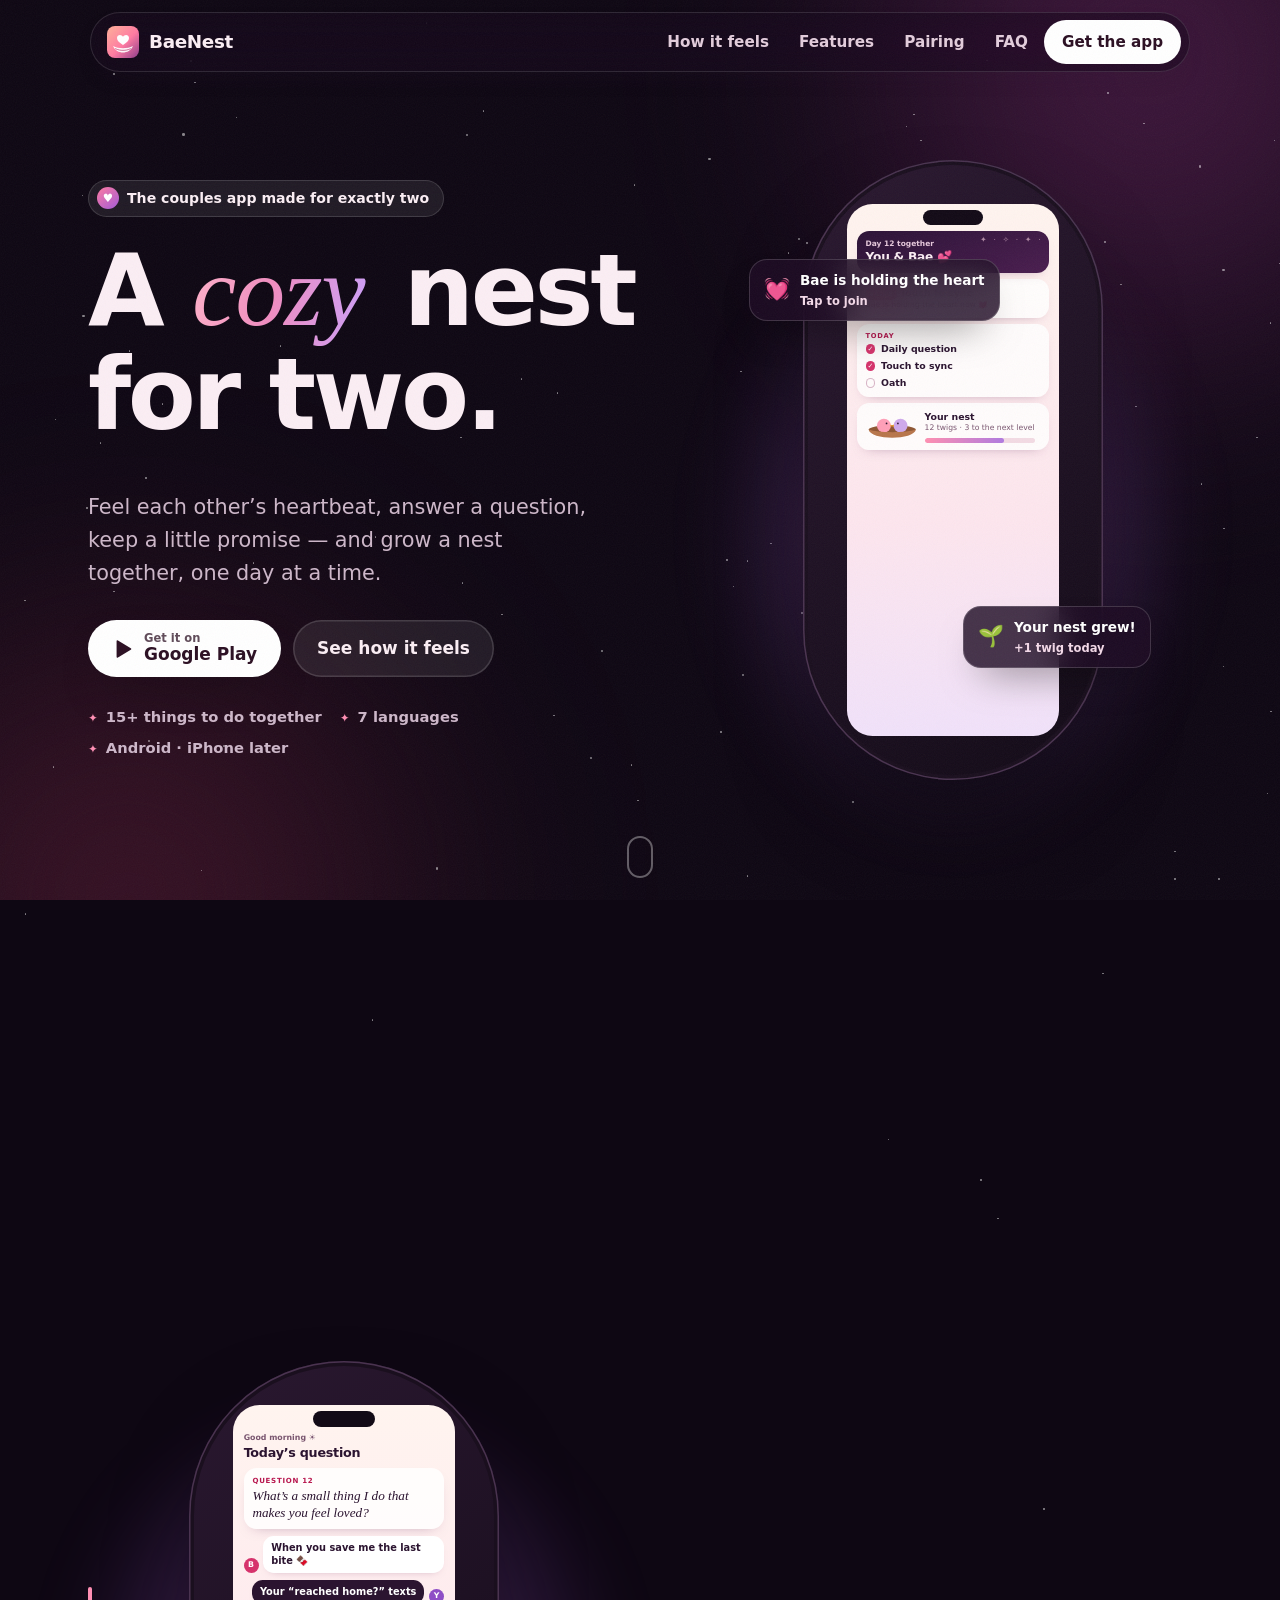
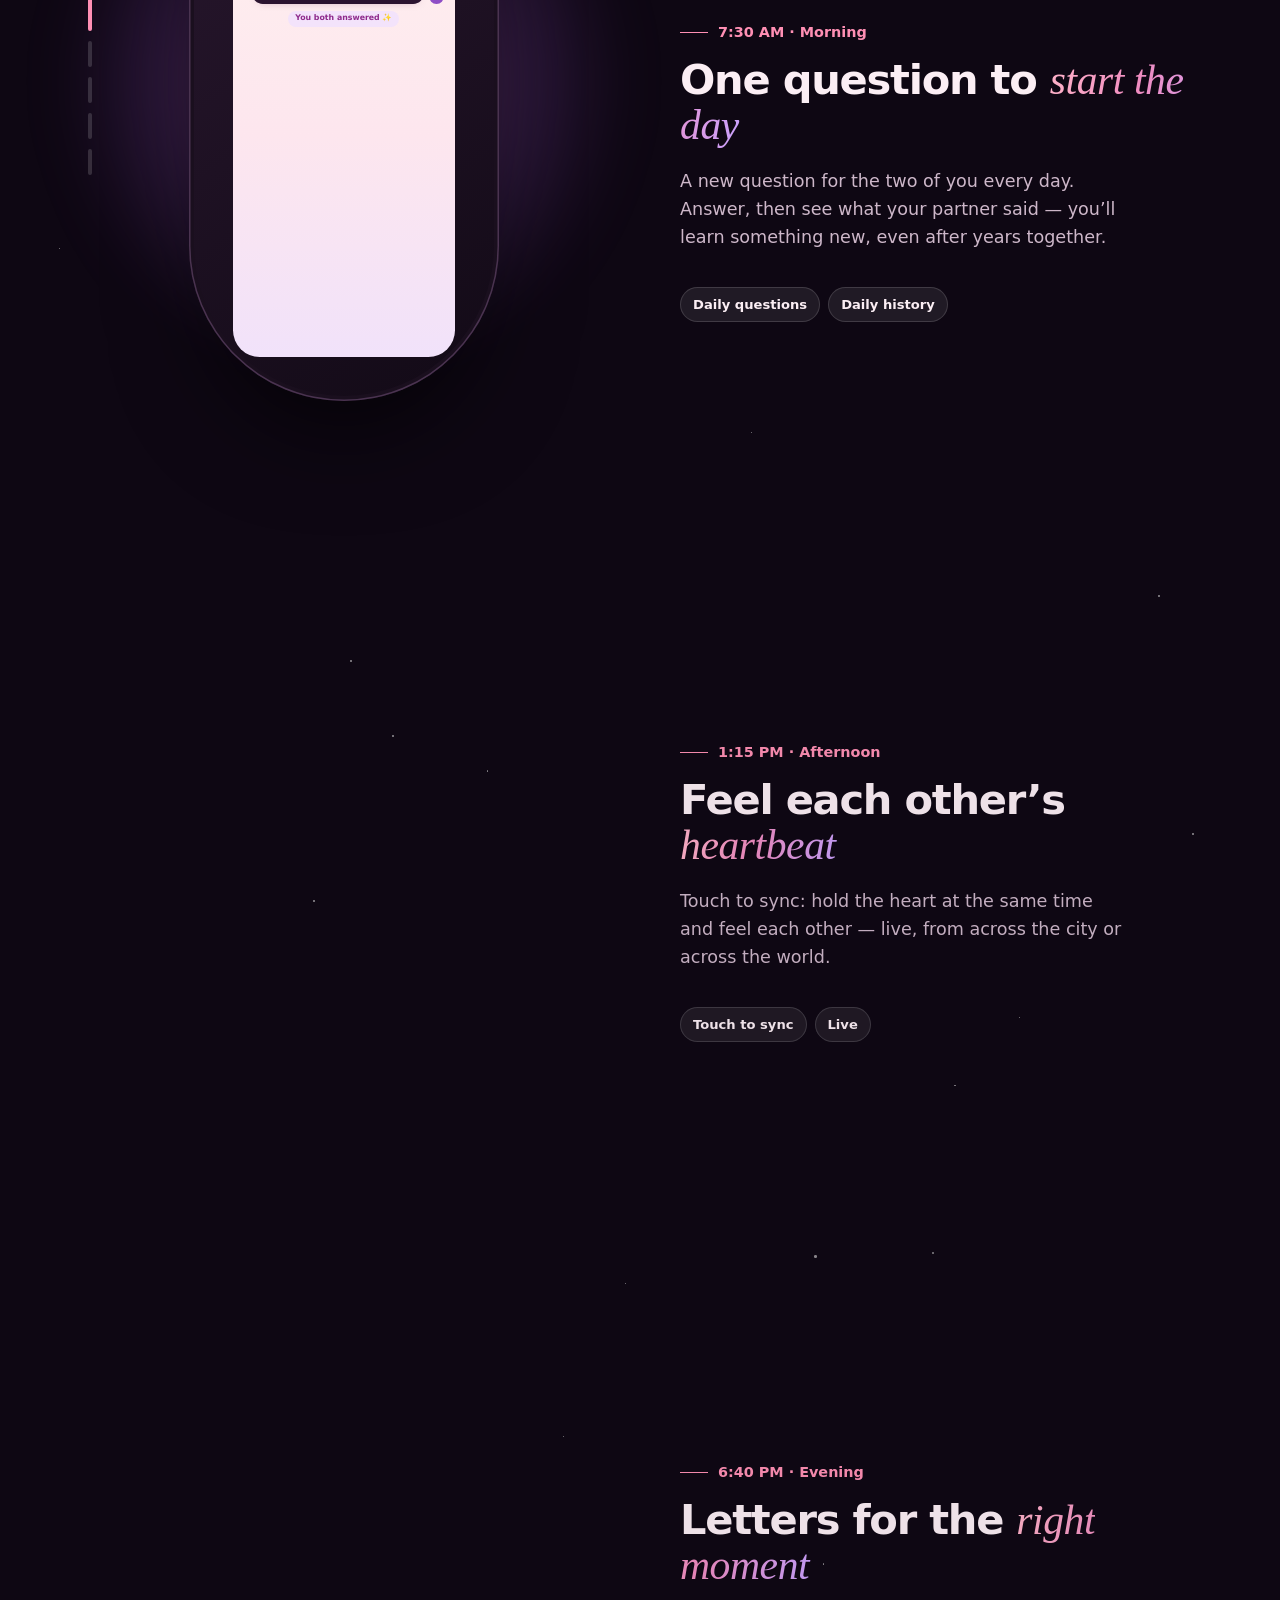
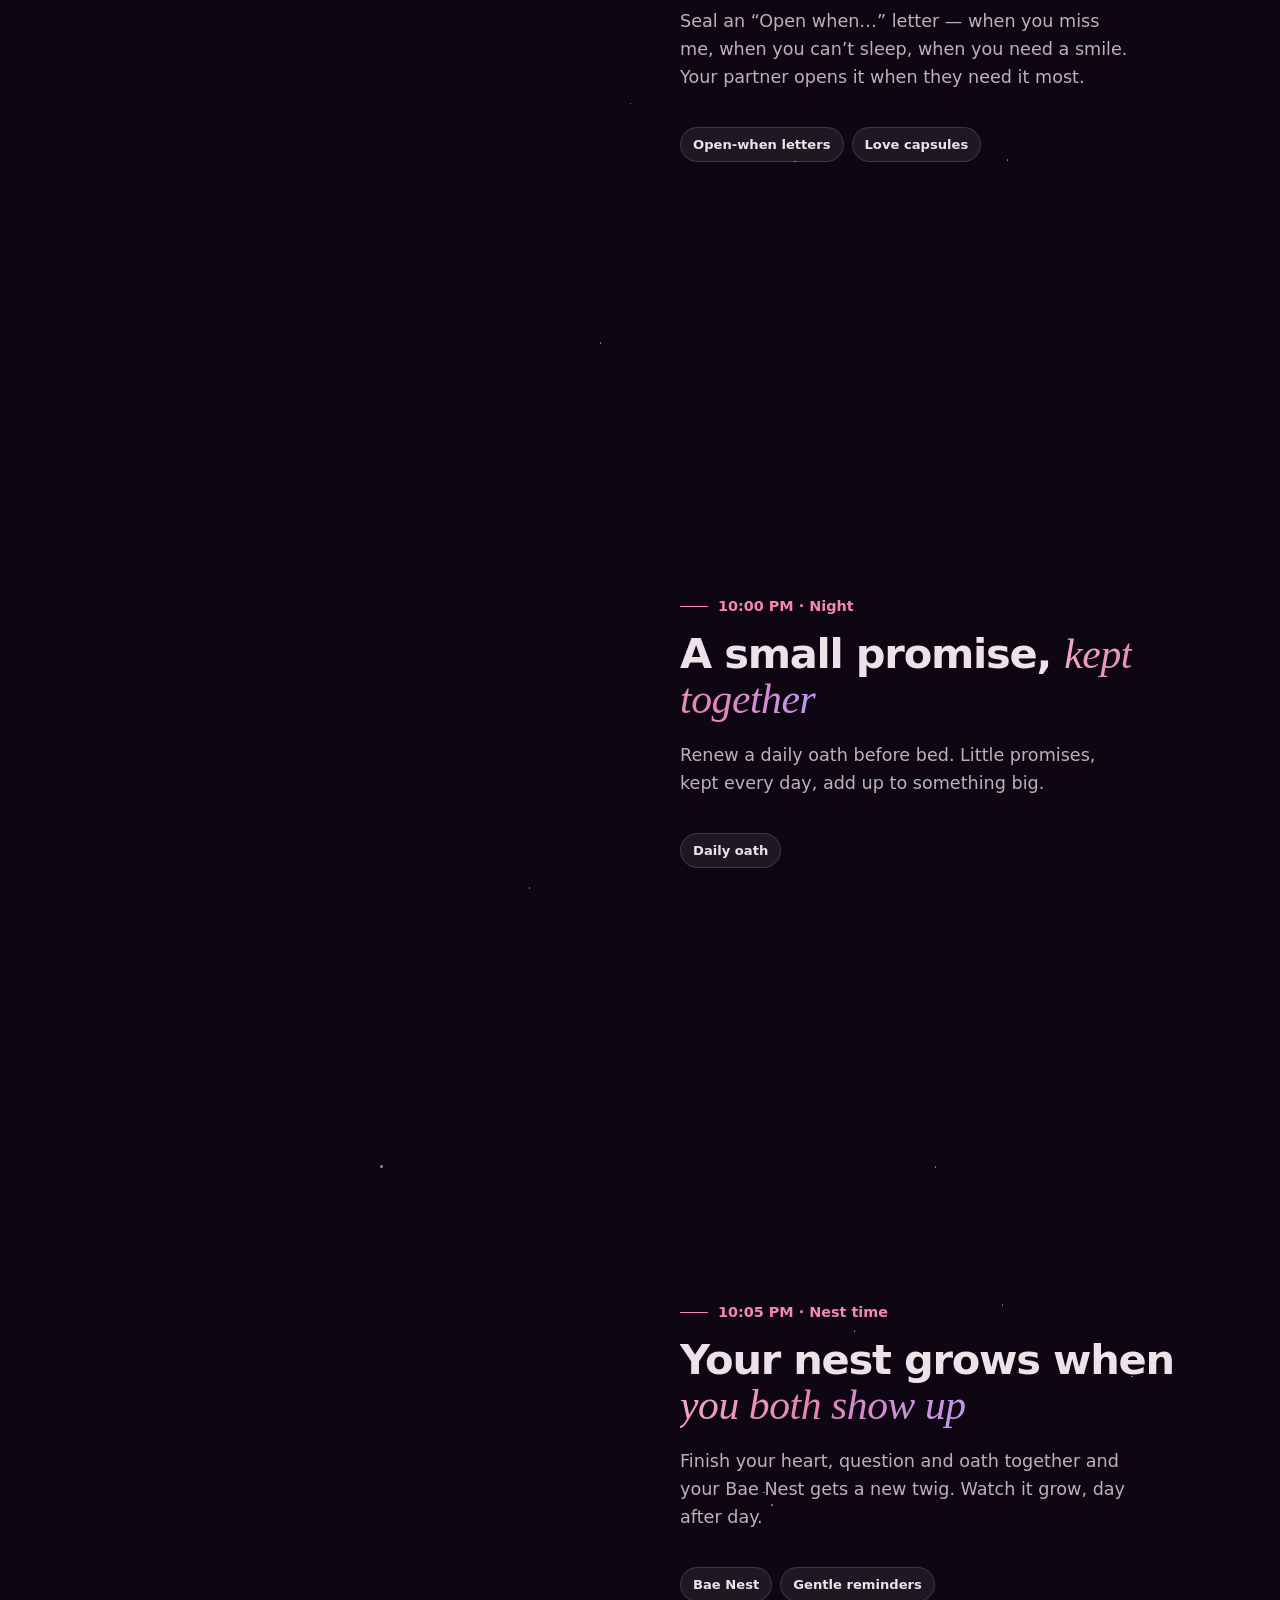
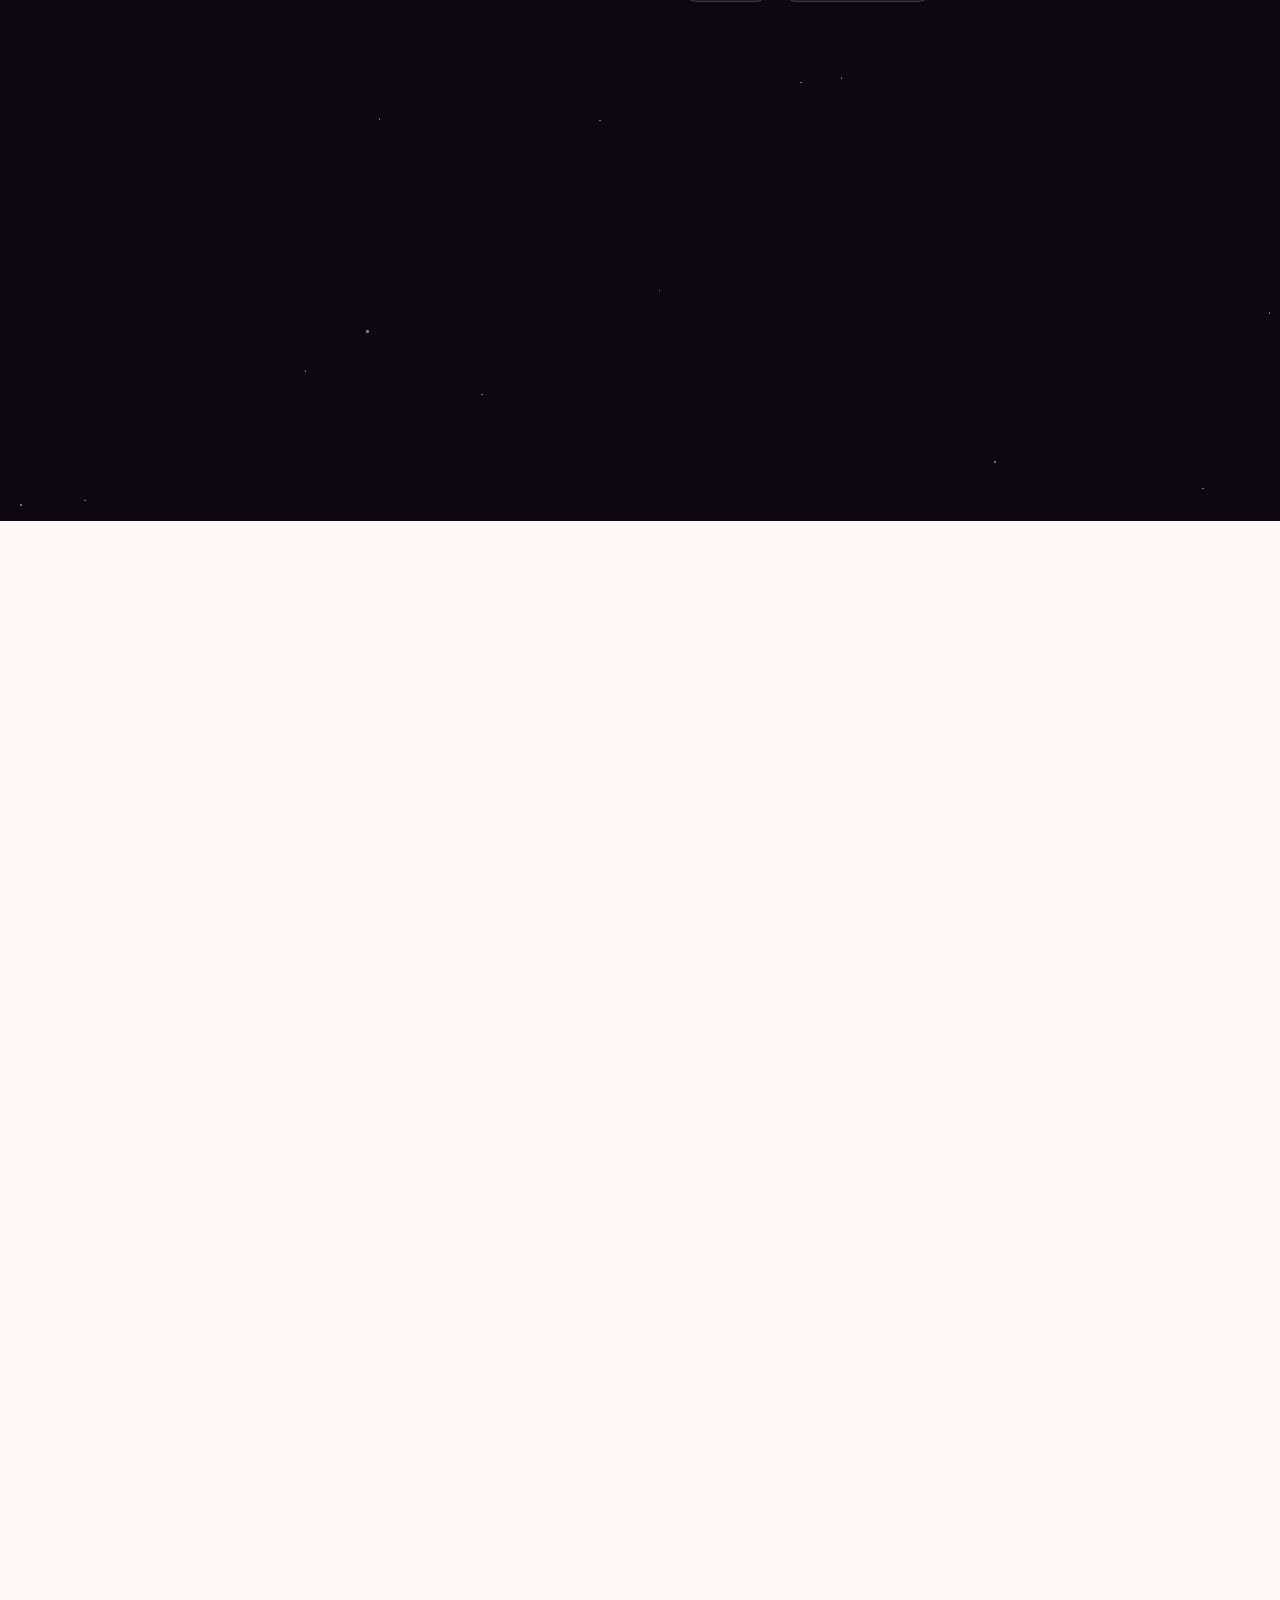
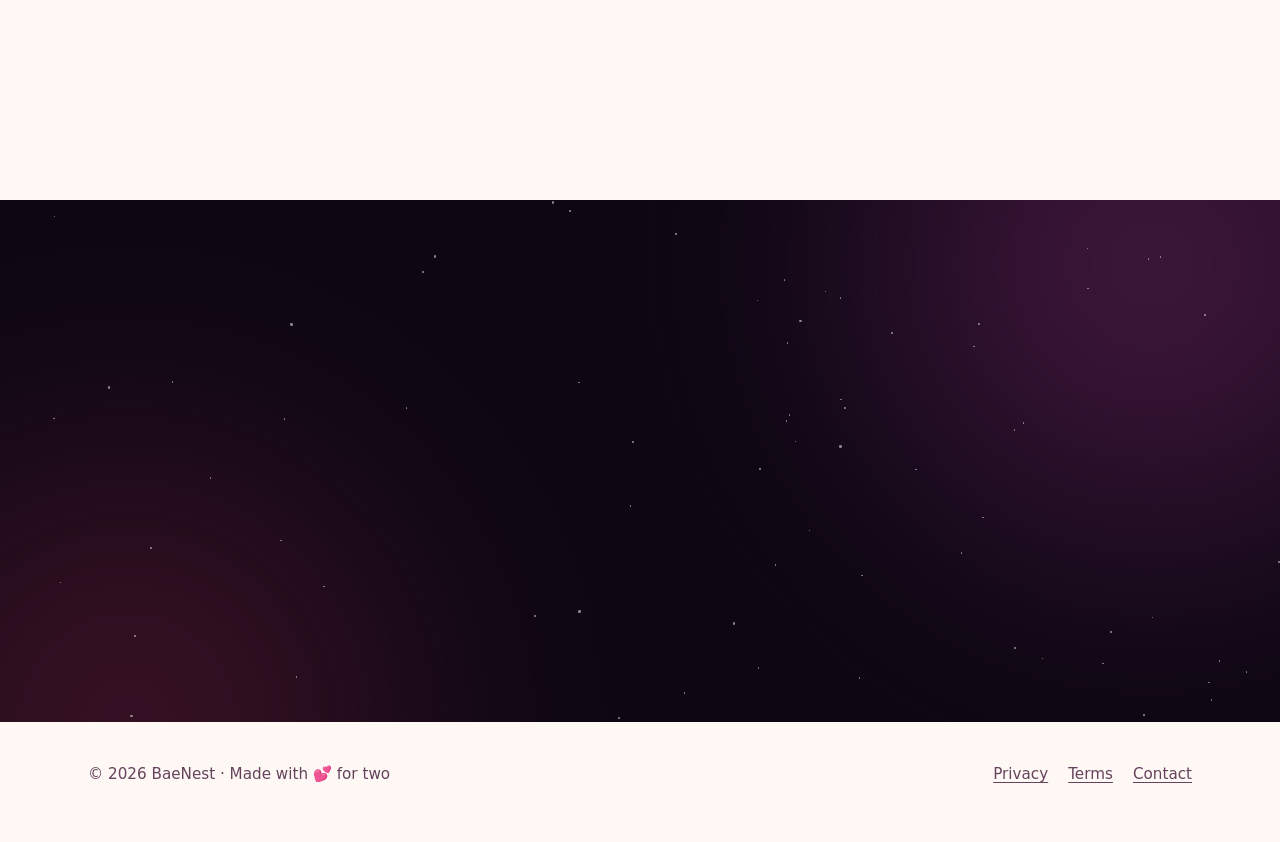
==== commit 662d3069: "Mobile polish: readable chips and story text, crisp screen changes Header turns to dark glass over n" ====
--- a/index.html
+++ b/index.html
@@ -69,7 +69,7 @@
           <div class="phone-wrap" role="img" aria-label="BaeNest home screen: Touch to sync is live, today's rituals, and your nest's progress">
             <div class="phone-glow" aria-hidden="true"></div>
             <div class="chip chip-1" aria-hidden="true"><span class="emo">💓</span><span>Bae is holding the heart<small>Tap to join</small></span></div>
-            <div class="chip chip-2" aria-hidden="true"><span class="emo">🪺</span><span>Your nest grew!<small>+1 twig today</small></span></div>
+            <div class="chip chip-2" aria-hidden="true"><span class="emo">🌱</span><span>Your nest grew!<small>+1 twig today</small></span></div>
             <div class="phone-intro" aria-hidden="true">
               <div class="phone-float">
                 <div class="phone">
@@ -157,7 +157,7 @@
                       <svg viewBox="40 55 240 165"><ellipse cx="160" cy="166" rx="108" ry="20" fill="#8e5634"/><circle cx="122" cy="148" r="32" fill="#ff9fb8"/><ellipse cx="108" cy="158" rx="15" ry="9" fill="#f27a9a" transform="rotate(-20 108 158)"/><circle cx="134" cy="138" r="3.6" fill="#2b1430"/><path d="M152 143l11 5-11 5z" fill="#f5a524"/><circle cx="198" cy="148" r="32" fill="#cfa9ec"/><ellipse cx="212" cy="158" rx="15" ry="9" fill="#b083dc" transform="rotate(20 212 158)"/><circle cx="186" cy="138" r="3.6" fill="#2b1430"/><path d="M168 143l-11 5 11 5z" fill="#f5a524"/><path d="M52 166c8 50 208 50 216 0-38 16-178 16-216 0z" fill="#b8764b"/><g fill="none" stroke="#7d4a2c" stroke-width="3" stroke-linecap="round" opacity=".75"><path d="M66 178c50 18 138 18 188 0"/><path d="M80 194c40 14 120 14 160 0"/></g><path d="M160 102c-14-9-23-17-23-27 0-7 5.5-12 11.8-12 5 0 9 2.8 11.2 7 2.2-4.2 6.2-7 11.2-7 6.3 0 11.8 5 11.8 12 0 10-9 18-23 27z" fill="#e11d5c"/></svg>
                     </div>
                     <div class="s-card"><b>12 twigs</b><div class="muted-s">3 more to the next level</div><div class="bar"><i></i></div></div>
-                    <div class="notif"><b>🪺</b><span>Your nest grew!<small>You both showed up today</small></span></div>
+                    <div class="notif"><b>🌱</b><span>Your nest grew!<small>You both showed up today</small></span></div>
                   </div>
                 </div>
               </div>
--- a/assets/style.css
+++ b/assets/style.css
@@ -129,6 +129,12 @@
   box-shadow: 0 10px 30px -18px rgba(43, 20, 48, 0.4);
 }
 .site-header + main { margin-top: -72px; }
+.site-header .wrap, .site-header .brand, .site-header .nav a { transition: background-color .4s ease, border-color .4s ease, color .4s ease; }
+.site-header.on-night .wrap { background: rgba(22, 10, 26, .62); border-color: rgba(255, 255, 255, .12); }
+.site-header.on-night .brand { color: #fbeef4; }
+.site-header.on-night .nav a:not(.btn) { color: #e3cddc; }
+.site-header.on-night .nav a:not(.btn):hover { color: #fff; background: rgba(255, 255, 255, .08); }
+.site-header.on-night .btn { background: #fff; color: #2b0f22; }
 .brand { display: inline-flex; align-items: center; gap: 10px; color: var(--text); text-decoration: none;
   font-weight: 800; font-size: 1.15rem; letter-spacing: -0.02em; }
 .brand img { width: 32px; height: 32px; }
@@ -180,8 +186,11 @@
 .hero { padding: 120px 0 72px; overflow: hidden; min-height: 100svh; display: flex; align-items: center; }
 .hero .wrap { display: grid; gap: 56px; align-items: center; }
 @media (min-width: 960px) { .hero { padding: 120px 0 80px; } .hero .wrap { grid-template-columns: 1.1fr 0.9fr; gap: 40px; } }
-.hero-copy { transform: translateY(calc(var(--hs, 0) * -90px)); opacity: calc(1 - var(--hs, 0) * 1.4); will-change: transform, opacity; }
-.hero-stage { position: relative; transform: translateY(calc(var(--hs, 0) * -50px)) scale(calc(1 + var(--hs, 0) * .08)); will-change: transform; }
+.hero-stage { position: relative; }
+@media (min-width: 960px) {
+  .hero-copy { transform: translateY(calc(var(--hs, 0) * -90px)); opacity: calc(1 - var(--hs, 0) * 1.4); }
+  .hero-stage { transform: translateY(calc(var(--hs, 0) * -50px)) scale(calc(1 + var(--hs, 0) * .08)); }
+}
 .h-line { display: block; overflow: hidden; padding-bottom: 0.1em; margin-bottom: -0.1em; }
 .h-line > span { display: inline-block; animation: rise 1.2s var(--ease) both; }
 .h-line:nth-child(2) > span { animation-delay: .14s; }
@@ -232,14 +241,18 @@
 .muted-s { color: #7a5670; font-size: .82em; }
 
 .chip { position: absolute; z-index: 2; display: flex; align-items: center; gap: 10px; padding: 10px 14px; border-radius: 18px;
-  background: rgba(255,255,255,.12); border: 1px solid rgba(255,255,255,.18); color: #fff; font-weight: 700; font-size: 0.85rem;
+  background: rgba(30, 12, 36, .82); border: 1px solid rgba(255,255,255,.16); color: #fff; font-weight: 700; font-size: 0.85rem;
   backdrop-filter: blur(16px); -webkit-backdrop-filter: blur(16px); box-shadow: 0 20px 40px -20px rgba(0,0,0,.6); white-space: nowrap;
   animation: pop .8s 1.4s cubic-bezier(.34, 1.56, .64, 1) both, float 6s 2.4s ease-in-out infinite; }
-.chip small { display: block; font-weight: 600; color: #e7c9dc; font-size: 0.72rem; }
+.chip small { display: block; font-weight: 600; color: #f3d9e8; font-size: 0.72rem; }
 .chip .emo { font-size: 1.3rem; }
 .chip-1 { top: 16%; left: -18%; }
 .chip-2 { bottom: 18%; right: -16%; animation-delay: 1.75s, 2.8s; }
-@media (max-width: 480px) { .chip-1 { left: -8%; } .chip-2 { right: -8%; } }
+@media (max-width: 600px) {
+  .chip { font-size: .78rem; padding: 8px 12px; }
+  .chip-1 { top: -4%; left: -6%; }
+  .chip-2 { bottom: -3%; right: -6%; }
+}
 @keyframes pop { from { opacity: 0; transform: translateY(14px) scale(.7); } }
 @keyframes float { 0%, 100% { transform: translateY(0); } 50% { transform: translateY(-8px); } }
 
@@ -261,11 +274,10 @@
 .story { padding-bottom: 40px; }
 .story-grid { display: grid; }
 .story-stage { position: sticky; top: 64px; z-index: 2; padding: 16px 0 28px; display: grid; place-items: center;
-  background: linear-gradient(var(--night) 84%, rgba(14, 7, 19, 0)); }
+  background: linear-gradient(var(--night) 92%, rgba(14, 7, 19, 0)); }
 .story-stage .phone-wrap { width: auto; height: min(50svh, 440px); aspect-ratio: 9 / 18.6; }
 .story-stage .phone-glow { inset: 5% -40%; }
-.story .scr { opacity: 0; transform: scale(1.08); filter: blur(10px);
-  transition: opacity .8s ease, transform 1.1s var(--ease), filter .8s ease; }
+.story .scr { opacity: 0; transform: scale(1.04); transition: opacity .5s ease, transform .7s var(--ease); }
 .story-stage[data-step="0"] .scr:nth-child(1),
 .story-stage[data-step="1"] .scr:nth-child(2),
 .story-stage[data-step="2"] .scr:nth-child(3),
@@ -273,9 +285,7 @@
 .story-stage[data-step="4"] .scr:nth-child(5) { opacity: 1; transform: none; filter: none; }
 .progress { display: none; }
 .chapters { position: relative; z-index: 1; }
-.chapter { min-height: 72svh; padding: 8px 0 48px; opacity: .28; transition: opacity .6s ease; }
-.chapter.active { opacity: 1; }
-.no-js .chapter { opacity: 1; }
+.chapter { min-height: 62svh; padding: 8px 0 48px; }
 .time { display: inline-flex; align-items: center; gap: 10px; font-weight: 700; font-size: .9rem; color: var(--accent); margin-bottom: 14px; }
 .time::before { content: ""; width: 28px; height: 1.5px; background: currentColor; }
 .chapter h3 { font-size: clamp(1.8rem, 6vw, 2.6rem); line-height: 1.08; letter-spacing: -0.03em; }
@@ -292,7 +302,9 @@
   .story-stage[data-step="2"] .progress i:nth-child(3), .story-stage[data-step="3"] .progress i:nth-child(4),
   .story-stage[data-step="4"] .progress i:nth-child(5) { background: var(--accent); height: 44px; }
   .chapters { padding: 20vh 0 30vh; }
-  .chapter { min-height: 80vh; display: flex; flex-direction: column; justify-content: center; padding: 0; }
+  .chapter { min-height: 80vh; display: flex; flex-direction: column; justify-content: center; padding: 0; opacity: .3; transition: opacity .6s ease; }
+  .chapter.active, .no-js .chapter { opacity: 1; }
+  .story .scr { transform: scale(1.08); filter: blur(10px); transition: opacity .8s ease, transform 1.1s var(--ease), filter .8s ease; }
 }
 
 /* Screen details used in the story */
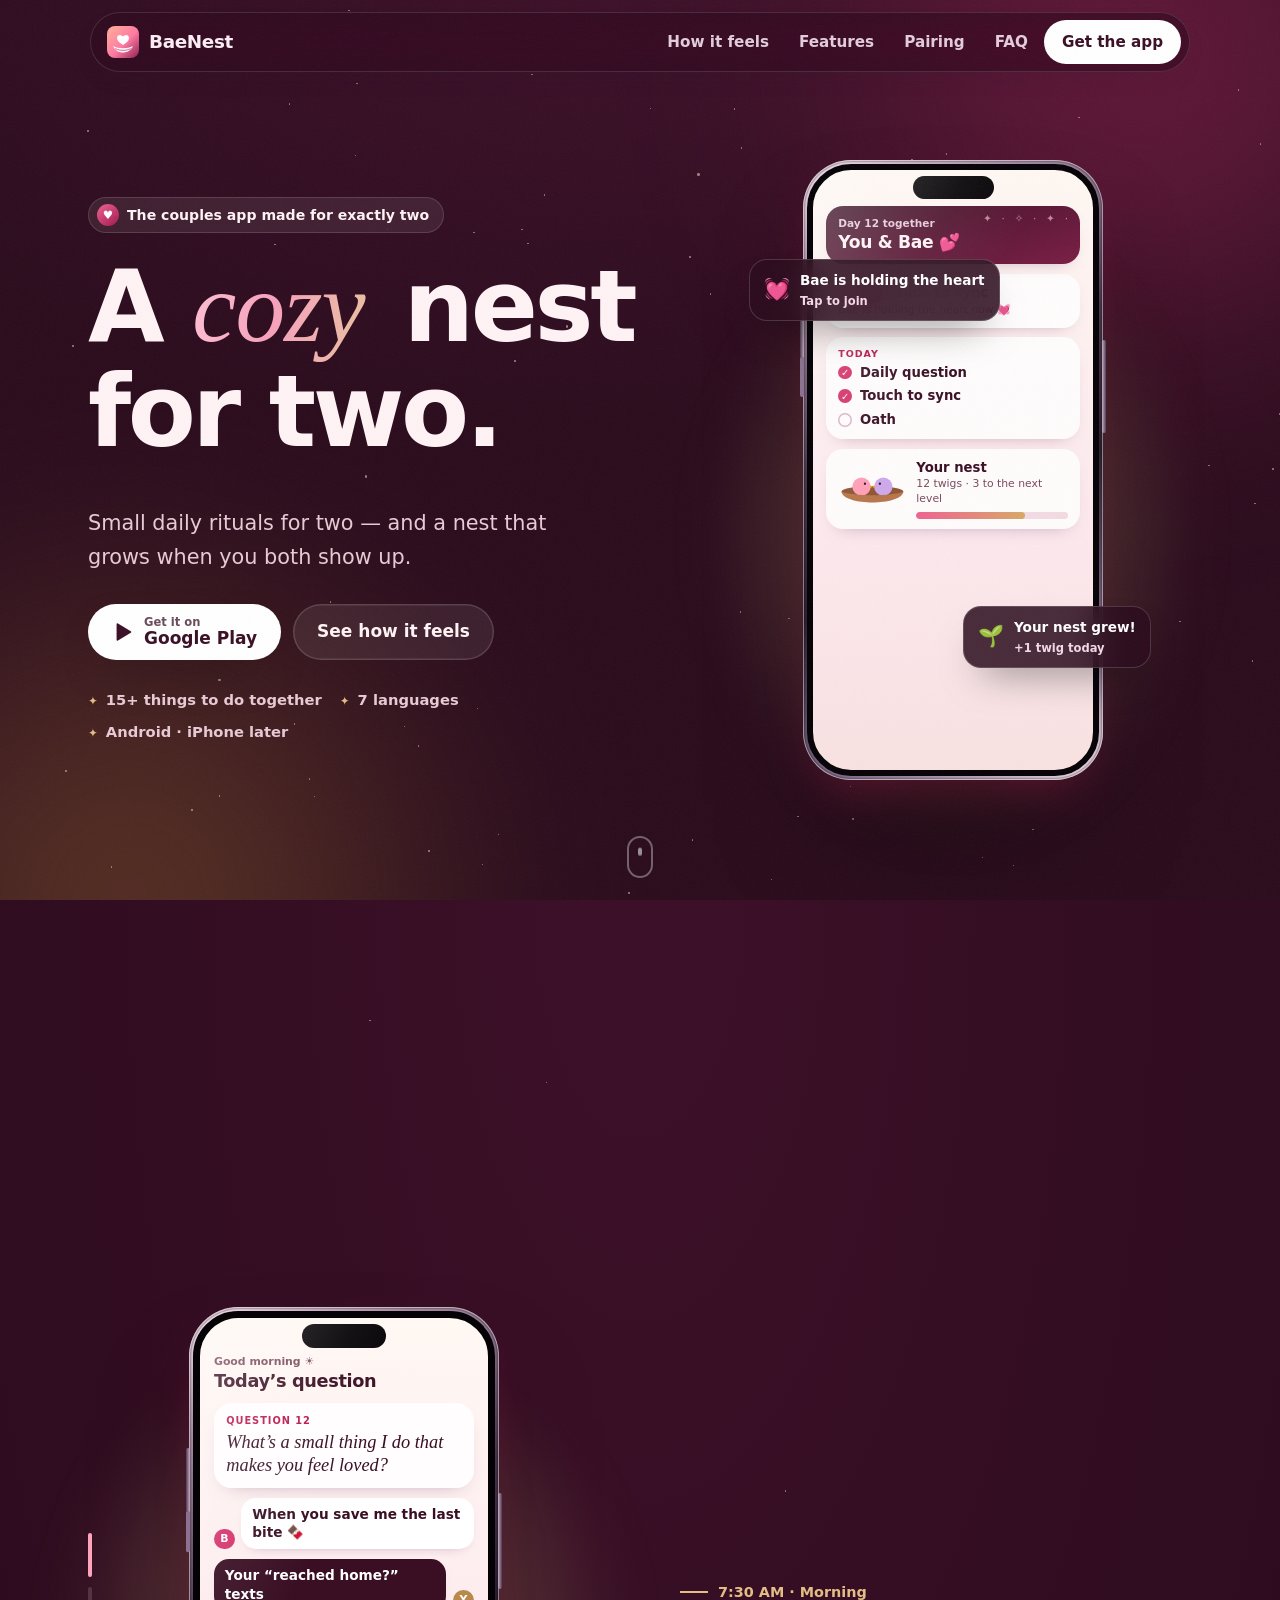
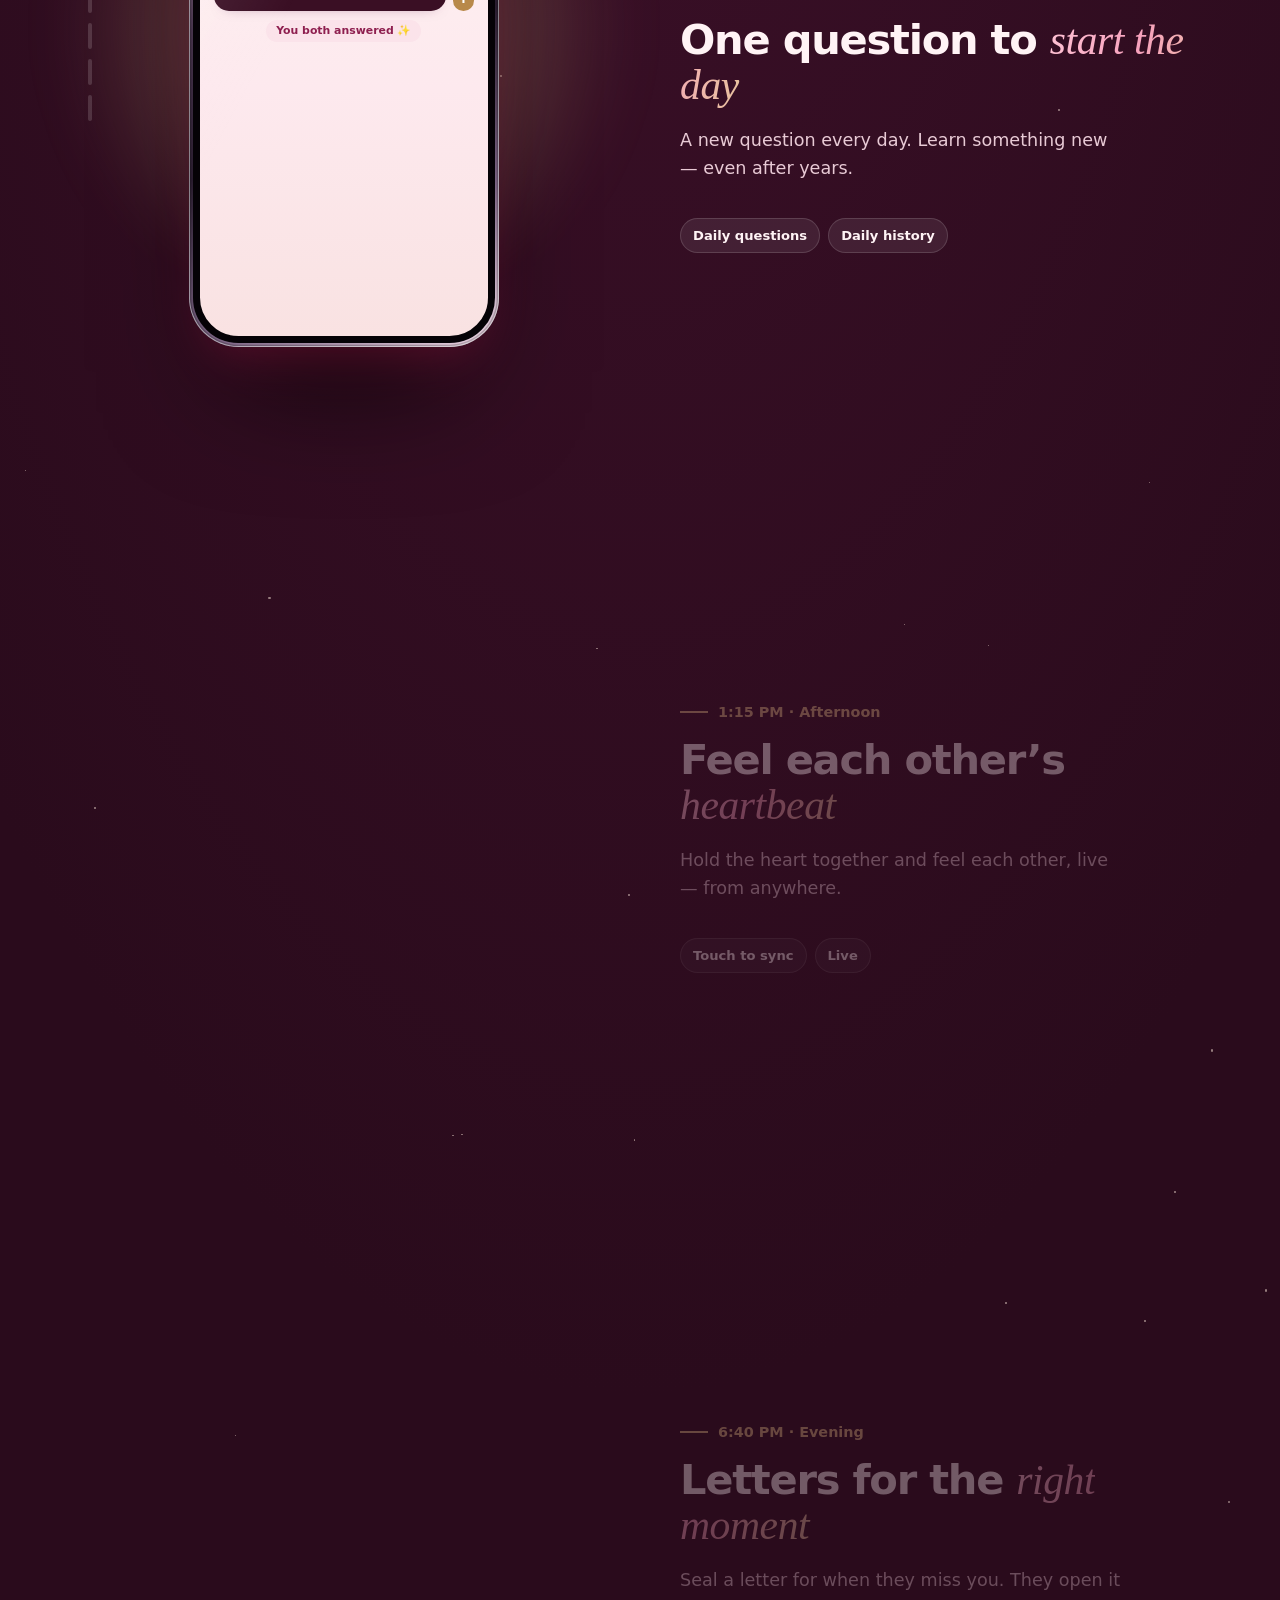
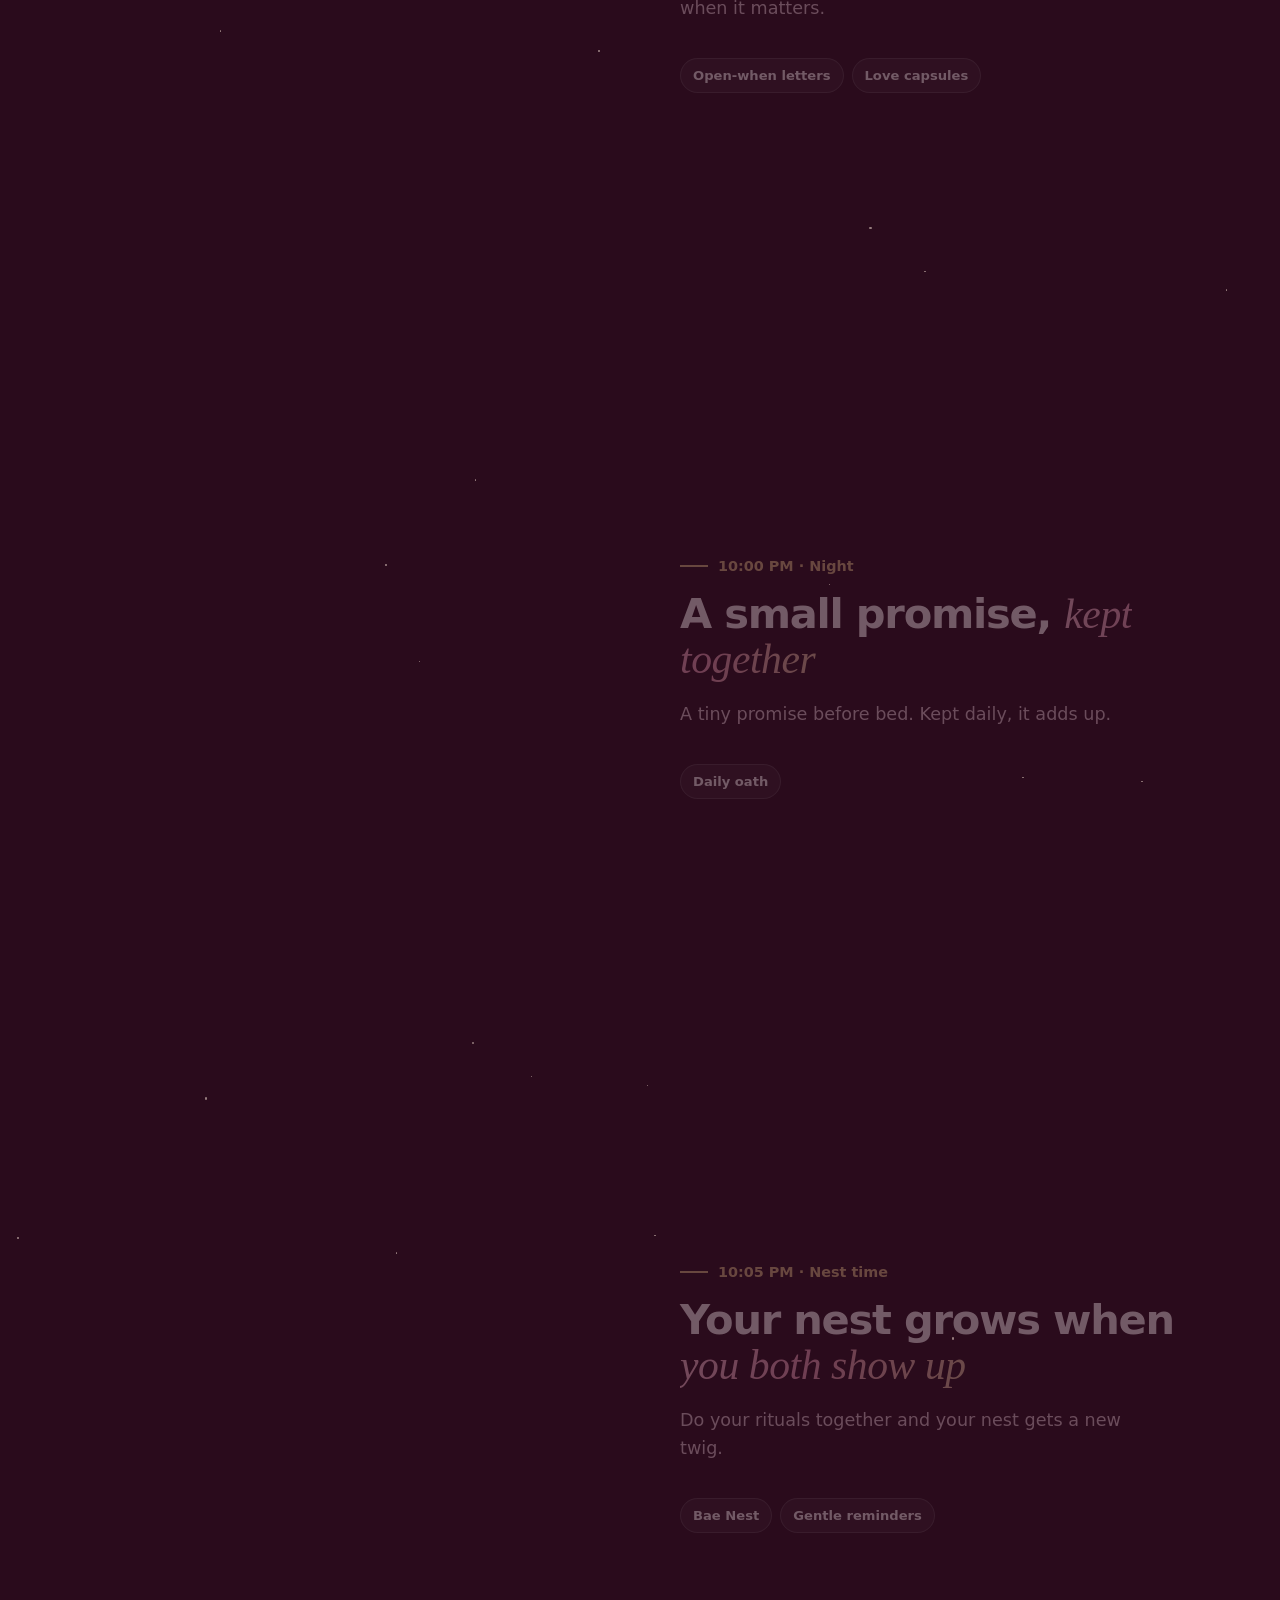
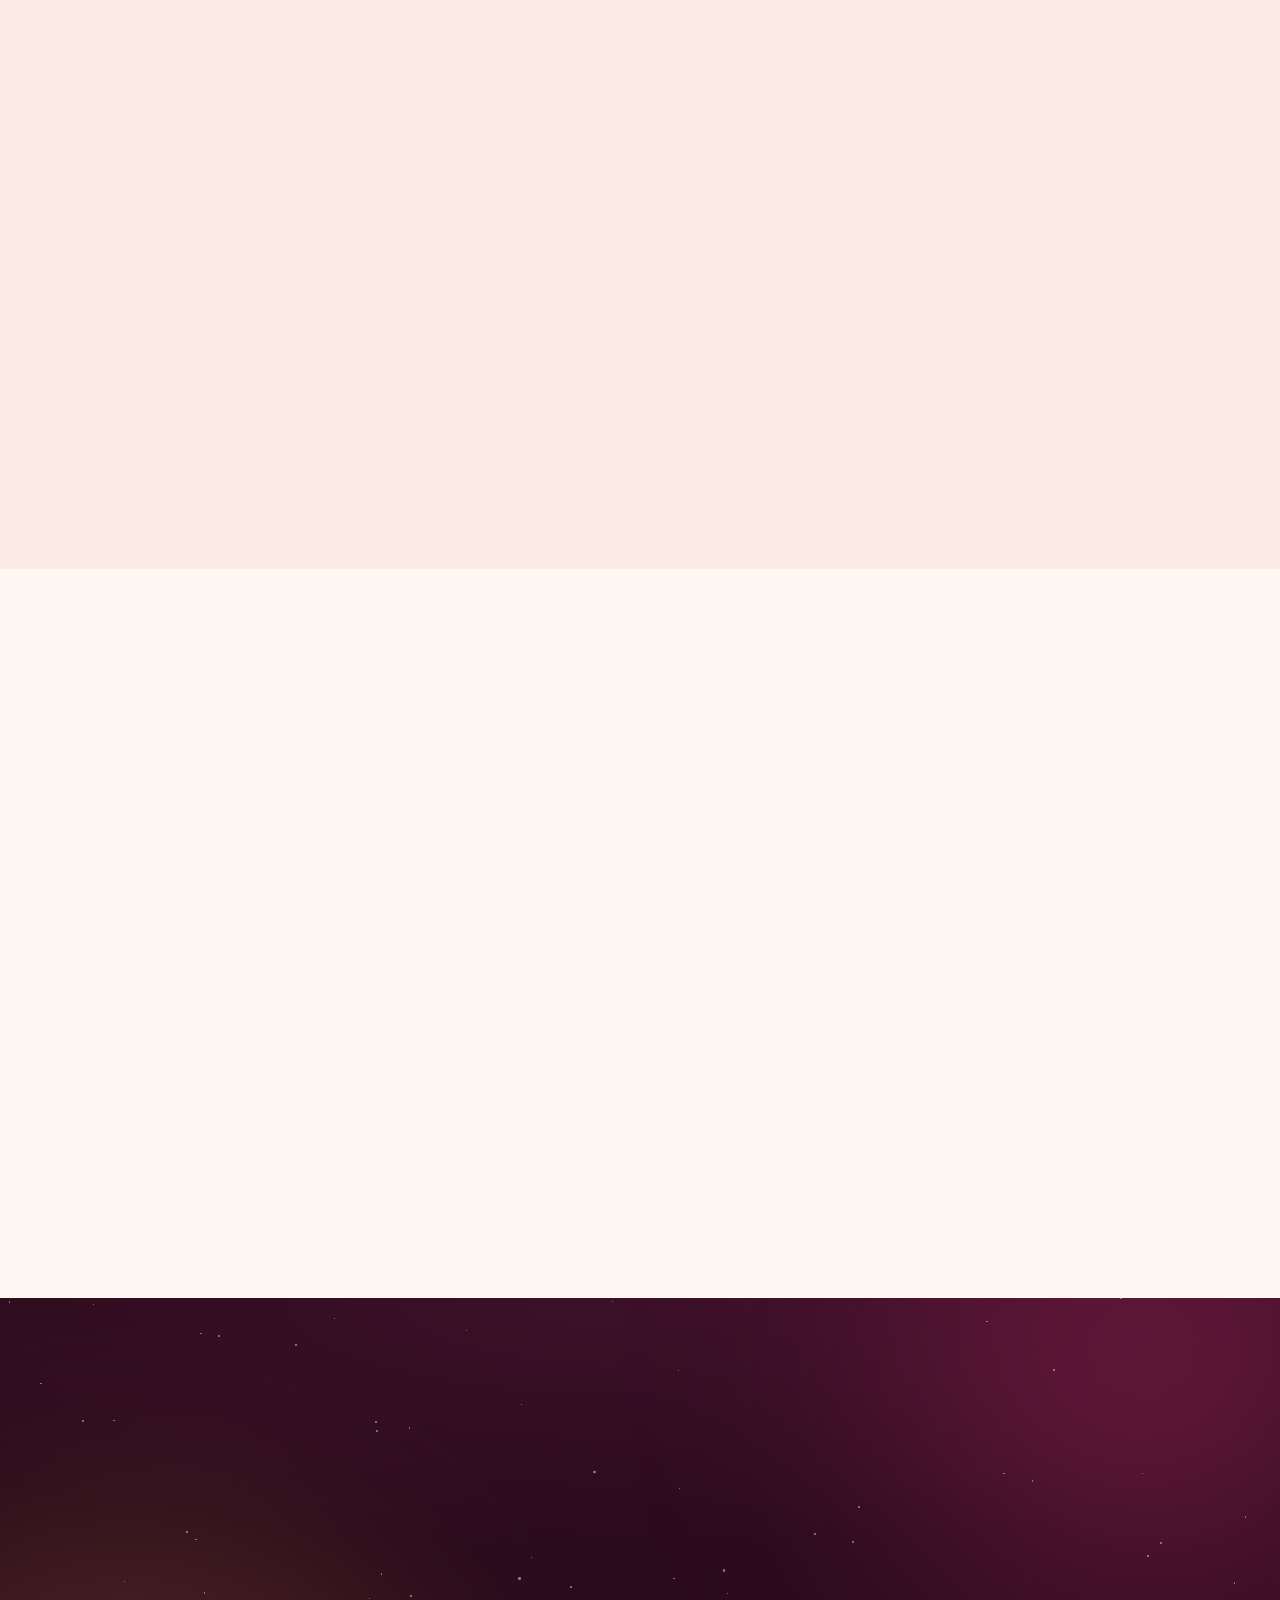
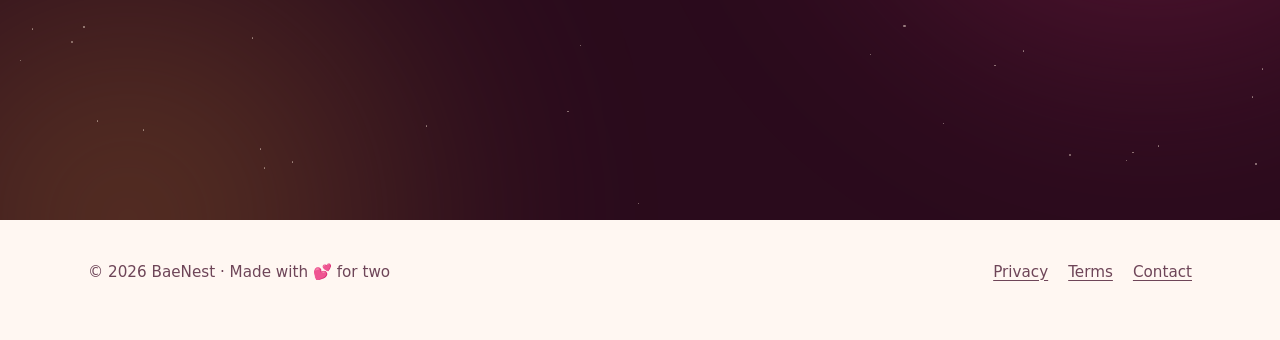
==== commit 5c15f85e: "Blush & wine palette, shorter copy, lighter motion on phones Cream/blush surfaces with wine text, ro" ====
--- a/index.html
+++ b/index.html
@@ -6,7 +6,7 @@
   <meta http-equiv="Content-Security-Policy" content="default-src 'self'; img-src 'self' data:; style-src 'self'; script-src 'self'; object-src 'none'; base-uri 'none'; form-action 'none'">
   <title>BaeNest — A cozy nest for two</title>
   <meta name="description" content="BaeNest is the couples app for daily rituals: feel each other's heartbeat with Touch to sync, answer a daily question, keep a promise, seal open-when letters, match on date nights and grow a nest together.">
-  <meta name="theme-color" content="#0e0713">
+  <meta name="theme-color" content="#2a0b1c">
   <link rel="canonical" href="https://baenest.com/">
   <link rel="icon" href="/favicon.svg" type="image/svg+xml">
   <meta property="og:type" content="website">
@@ -54,7 +54,7 @@
         <div class="hero-copy">
           <span class="eyebrow fade-up"><span class="dot" aria-hidden="true">♥</span>The couples app made for exactly two</span>
           <h1 id="hero-title"><span class="h-line"><span>A <em>cozy</em> nest</span></span><span class="h-line"><span>for two.</span></span></h1>
-          <p class="lead fade-up d1">Feel each other’s heartbeat, answer a question, keep a little promise — and grow a nest together, one day at a time.</p>
+          <p class="lead fade-up d1">Small daily rituals for two — and a nest that grows when you both show up.</p>
           <div class="cta-row fade-up d2">
             <a class="btn btn-play" href="https://play.google.com/store/apps/details?id=com.baenest.app" rel="noopener">
               <svg viewBox="0 0 24 24" aria-hidden="true"><path fill="currentColor" d="M5 3.5v17a1 1 0 0 0 1.5.86l14-8.5a1 1 0 0 0 0-1.72l-14-8.5A1 1 0 0 0 5 3.5z"/></svg>
@@ -107,7 +107,6 @@
         <div class="section-head reveal">
           <span class="kicker">A day in your nest</span>
           <h2 id="story-title">Small rituals, <em>all day long</em></h2>
-          <p>A few minutes, spread through the day. Here’s what that feels like.</p>
         </div>
 
         <div class="story-grid">
@@ -168,31 +167,31 @@
             <article class="chapter active" data-step="0">
               <span class="time">7:30 AM · Morning</span>
               <h3>One question to <em>start the day</em></h3>
-              <p>A new question for the two of you every day. Answer, then see what your partner said — you’ll learn something new, even after years together.</p>
+              <p>A new question every day. Learn something new — even after years.</p>
               <div class="tags"><span>Daily questions</span><span>Daily history</span></div>
             </article>
             <article class="chapter" data-step="1">
               <span class="time">1:15 PM · Afternoon</span>
               <h3>Feel each other’s <em>heartbeat</em></h3>
-              <p>Touch to sync: hold the heart at the same time and feel each other — live, from across the city or across the world.</p>
+              <p>Hold the heart together and feel each other, live — from anywhere.</p>
               <div class="tags"><span>Touch to sync</span><span>Live</span></div>
             </article>
             <article class="chapter" data-step="2">
               <span class="time">6:40 PM · Evening</span>
               <h3>Letters for the <em>right moment</em></h3>
-              <p>Seal an “Open when…” letter — when you miss me, when you can’t sleep, when you need a smile. Your partner opens it when they need it most.</p>
+              <p>Seal a letter for when they miss you. They open it when it matters.</p>
               <div class="tags"><span>Open-when letters</span><span>Love capsules</span></div>
             </article>
             <article class="chapter" data-step="3">
               <span class="time">10:00 PM · Night</span>
               <h3>A small promise, <em>kept together</em></h3>
-              <p>Renew a daily oath before bed. Little promises, kept every day, add up to something big.</p>
+              <p>A tiny promise before bed. Kept daily, it adds up.</p>
               <div class="tags"><span>Daily oath</span></div>
             </article>
             <article class="chapter" data-step="4">
               <span class="time">10:05 PM · Nest time</span>
               <h3>Your nest grows when <em>you both show up</em></h3>
-              <p>Finish your heart, question and oath together and your Bae Nest gets a new twig. Watch it grow, day after day.</p>
+              <p>Do your rituals together and your nest gets a new twig.</p>
               <div class="tags"><span>Bae Nest</span><span>Gentle reminders</span></div>
             </article>
           </div>
@@ -206,56 +205,56 @@
         <div class="section-head center reveal">
           <span class="kicker">Everything for two</span>
           <h2 id="features-title">So much more to <em>share</em></h2>
-          <p class="lead">Play, plan, dream and remember — all in one private space built for exactly two people.</p>
+          <p class="lead">Play, plan, dream and remember.</p>
         </div>
         <div class="fgrid">
           <article class="fcard reveal">
             <div class="ficon"><svg viewBox="0 0 24 24" fill="none" stroke="currentColor" stroke-width="2" stroke-linecap="round" stroke-linejoin="round" aria-hidden="true"><rect x="3" y="4" width="18" height="17" rx="3"/><path d="M8 2v4M16 2v4M3 10h18"/><path d="M12 18c-2.2-1.4-3.5-2.6-3.5-4a1.8 1.8 0 0 1 3.5-.6 1.8 1.8 0 0 1 3.5.6c0 1.4-1.3 2.6-3.5 4z"/></svg></div>
-            <h3>Date night matcher</h3><p>Swipe date ideas on your own phones. Match, then go out.</p>
+            <h3>Date night matcher</h3><p>Swipe, match, go out.</p>
           </article>
           <article class="fcard reveal">
             <div class="ficon"><svg viewBox="0 0 24 24" fill="none" stroke="currentColor" stroke-width="2" stroke-linecap="round" stroke-linejoin="round" aria-hidden="true"><path d="M9 6h11M9 12h11M9 18h11"/><path d="M3.5 6l1 1 2-2M3.5 12l1 1 2-2M4 18h2"/></svg></div>
-            <h3>100 things together</h3><p>A bucket list for two. Tick them off one by one.</p>
+            <h3>100 things together</h3><p>A bucket list for two.</p>
           </article>
           <article class="fcard reveal">
             <div class="ficon"><svg viewBox="0 0 24 24" fill="none" stroke="currentColor" stroke-width="2" stroke-linecap="round" stroke-linejoin="round" aria-hidden="true"><circle cx="12" cy="12" r="9"/><path d="M9.5 9.5a2.5 2.5 0 1 1 3.5 2.3c-.6.3-1 .8-1 1.4v.3M12 17h.01"/></svg></div>
-            <h3>Know your partner</h3><p>How well do you really know them? Find out.</p>
+            <h3>Know your partner</h3><p>How well do you know them?</p>
           </article>
           <article class="fcard reveal">
             <div class="ficon"><svg viewBox="0 0 24 24" fill="none" stroke="currentColor" stroke-width="2" stroke-linecap="round" stroke-linejoin="round" aria-hidden="true"><path d="M8 21h8M12 17v4M7 4h10v5a5 5 0 0 1-10 0z"/><path d="M17 5h3v2a3 3 0 0 1-3 3M7 5H4v2a3 3 0 0 0 3 3"/></svg></div>
-            <h3>Who knows better?</h3><p>Couple quizzes with a friendly scoreboard.</p>
+            <h3>Who knows better?</h3><p>Couple quizzes, friendly scores.</p>
           </article>
           <article class="fcard reveal">
             <div class="ficon"><svg viewBox="0 0 24 24" fill="none" stroke="currentColor" stroke-width="2" stroke-linecap="round" stroke-linejoin="round" aria-hidden="true"><path d="M9 3v18M15 3v18M3 9h18M3 15h18"/></svg></div>
-            <h3>Games for two</h3><p>Tic-tac-toe and quick games when you have a minute.</p>
+            <h3>Games for two</h3><p>Quick games, together.</p>
           </article>
           <article class="fcard reveal">
             <div class="ficon"><svg viewBox="0 0 24 24" fill="none" stroke="currentColor" stroke-width="2" stroke-linecap="round" stroke-linejoin="round" aria-hidden="true"><path d="M12 21v-9"/><path d="M12 12c0-4 3-7 8-7 0 5-3 7-8 7zM12 14c0-3-2.5-5.5-7-5.5 0 4 2.5 5.5 7 5.5z"/></svg></div>
-            <h3>Grow together</h3><p>Small shared goals. Big love.</p>
+            <h3>Grow together</h3><p>Small goals, big love.</p>
           </article>
           <article class="fcard reveal">
             <div class="ficon"><svg viewBox="0 0 24 24" fill="none" stroke="currentColor" stroke-width="2" stroke-linecap="round" stroke-linejoin="round" aria-hidden="true"><path d="M12 3l2.6 5.3 5.9.9-4.3 4.1 1 5.8L12 16.4 6.8 19.1l1-5.8-4.3-4.1 5.9-.9z"/></svg></div>
-            <h3>Future board</h3><p>Dream together and plan what comes next.</p>
+            <h3>Future board</h3><p>Dream and plan together.</p>
           </article>
           <article class="fcard reveal">
             <div class="ficon"><svg viewBox="0 0 24 24" fill="none" stroke="currentColor" stroke-width="2" stroke-linecap="round" stroke-linejoin="round" aria-hidden="true"><rect x="3" y="4" width="18" height="16" rx="3"/><circle cx="9" cy="10" r="2"/><path d="M21 16l-5-5-9 9"/></svg></div>
-            <h3>Memories</h3><p>Keep your favourite moments in one place.</p>
+            <h3>Memories</h3><p>Your moments, in one place.</p>
           </article>
           <article class="fcard reveal">
             <div class="ficon"><svg viewBox="0 0 24 24" fill="none" stroke="currentColor" stroke-width="2" stroke-linecap="round" stroke-linejoin="round" aria-hidden="true"><path d="M21 12a8 8 0 0 1-11.6 7.1L4 20l1-4.6A8 8 0 1 1 21 12z"/></svg></div>
-            <h3>Private chat</h3><p>A conversation that’s only for the two of you.</p>
+            <h3>Private chat</h3><p>Just the two of you.</p>
           </article>
           <article class="fcard reveal">
             <div class="ficon"><svg viewBox="0 0 24 24" fill="none" stroke="currentColor" stroke-width="2" stroke-linecap="round" stroke-linejoin="round" aria-hidden="true"><path d="M6 8a6 6 0 0 1 12 0c0 7 3 9 3 9H3s3-2 3-9"/><path d="M10.3 21a1.9 1.9 0 0 0 3.4 0"/></svg></div>
-            <h3>Thoughtful reminders</h3><p>Never miss the little things that matter to them.</p>
+            <h3>Thoughtful reminders</h3><p>Remember the little things.</p>
           </article>
           <article class="fcard reveal">
             <div class="ficon"><svg viewBox="0 0 24 24" fill="none" stroke="currentColor" stroke-width="2" stroke-linecap="round" stroke-linejoin="round" aria-hidden="true"><path d="M12 3l1.8 4.6L18.5 9l-4.7 1.4L12 15l-1.8-4.6L5.5 9l4.7-1.4z"/><path d="M19 15l.9 2.1L22 18l-2.1.9L19 21l-.9-2.1L16 18l2.1-.9z"/></svg></div>
-            <h3>Partner moments</h3><p>Share a moment as it happens — they hear a soft chime.</p>
+            <h3>Partner moments</h3><p>Share moments as they happen.</p>
           </article>
           <article class="fcard reveal">
             <div class="ficon"><svg viewBox="0 0 24 24" fill="none" stroke="currentColor" stroke-width="2" stroke-linecap="round" stroke-linejoin="round" aria-hidden="true"><path d="M3 12a9 9 0 1 0 3-6.7L3 8"/><path d="M3 3v5h5M12 7v5l3 2"/></svg></div>
-            <h3>Daily history</h3><p>Look back on every answer and every promise.</p>
+            <h3>Daily history</h3><p>Every answer, every promise.</p>
           </article>
         </div>
       </div>
@@ -267,12 +266,7 @@
         <div class="reveal">
           <span class="kicker">Date night matcher</span>
           <h2 id="match-title">Date night, <em>decided.</em></h2>
-          <p class="lead">No more “I don’t know, what do you want to do?” Swipe through date ideas on your own phones — when you both like the same one, it’s a match.</p>
-          <ul class="checks">
-            <li><span><strong>Swipe on your own phone,</strong> whenever you have a minute.</span></li>
-            <li><span><strong>Match together.</strong> “You matched on a date idea 🎉”</span></li>
-            <li><span><strong>Then just go.</strong> Date night, sorted.</span></li>
-          </ul>
+          <p class="lead">No more “what do you want to do?” Swipe date ideas — when you both like one, it’s a match.</p>
         </div>
         <div class="deck-wrap reveal" aria-hidden="true">
           <div class="deck">
@@ -296,18 +290,18 @@
           <article class="tcard reveal">
             <div class="big" aria-hidden="true">🔒</div>
             <h3>Private by design</h3>
-            <p>No public profiles, no followers, no feed. What you share lives in your nest, for your partner.</p>
+            <p>No profiles, no followers, no feed.</p>
           </article>
           <article class="tcard reveal">
             <div class="big" aria-hidden="true">🌏</div>
             <h3>Speaks your language</h3>
-            <p>Use BaeNest in the language that feels like home.</p>
+            <p>Use it in the language of home.</p>
             <div class="langs"><span lang="en">English</span><span lang="ta">தமிழ்</span><span lang="hi">हिन्दी</span><span lang="ml">മലയാളം</span><span lang="kn">ಕನ್ನಡ</span><span lang="te">తెలుగు</span><span lang="fr">Français</span></div>
           </article>
           <article class="tcard reveal">
             <div class="big" aria-hidden="true">✈️</div>
             <h3>Close or far apart</h3>
-            <p>Sitting together or living in different time zones — your rituals reach each other either way.</p>
+            <p>Your rituals reach each other anywhere.</p>
           </article>
         </div>
       </div>
@@ -319,7 +313,6 @@
         <div class="section-head reveal">
           <span class="kicker">Pairing</span>
           <h2 id="pair-title">Pair up in <em>under a minute</em></h2>
-          <p>One of you invites, the other joins. Your nest is ready.</p>
         </div>
         <ol class="steps reveal">
           <li><div><strong>Both install BaeNest</strong><span>Get it from Google Play.</span></div></li>
@@ -329,7 +322,7 @@
         <div class="grid grid-2">
           <article class="card pair-tile reveal">
             <h3>Together? Scan the QR</h3>
-            <p>Sitting side by side? One phone shows a QR code, the other scans it.</p>
+            <p>Side by side? Scan and you’re paired.</p>
             <div class="viz" aria-hidden="true">
               <svg class="qr" viewBox="0 0 25 25" shape-rendering="crispEdges">
                 <g fill="#2b1430"><path d="M0 0h7v7H0zM18 0h7v7h-7zM0 18h7v7H0z"/></g>
@@ -344,7 +337,7 @@
           </article>
           <article class="card pair-tile reveal">
             <h3>Apart? Send it on WhatsApp</h3>
-            <p>Send your invite link. One tap opens BaeNest with the code ready.</p>
+            <p>Far apart? Send the link. One tap, done.</p>
             <div class="viz" aria-hidden="true">
               <div class="chat">
                 <div class="msg">
@@ -383,14 +376,6 @@
             <p>What you share in your nest is for your paired partner. See our <a href="/privacy/">privacy policy</a> for the details.</p>
           </details>
           <details>
-            <summary>How does the nest grow?</summary>
-            <p>Each day you both finish your heart, question and oath, your nest gets a new twig.</p>
-          </details>
-          <details>
-            <summary>Which languages are supported?</summary>
-            <p>English, Tamil, Hindi, Malayalam, Kannada, Telugu and French.</p>
-          </details>
-          <details>
             <summary>Is there an iPhone version?</summary>
             <p>Android comes first. iPhone is on the way.</p>
           </details>
--- a/assets/style.css
+++ b/assets/style.css
@@ -2,27 +2,28 @@
    .night sections are always dark (cinematic hero, story, closing band). */
 
 :root {
-  --bg: #fff8f5;
-  --bg-2: #fdf0ec;
+  --bg: #fff7f2;
+  --bg-2: #fbebe7;
   --surface: #ffffff;
-  --glass: rgba(255, 255, 255, 0.66);
-  --glass-border: rgba(255, 255, 255, 0.85);
-  --text: #2b1430;
-  --muted: #64435b;
-  --accent: #b8174f;
-  --btn-bg: #2b1430;
+  --glass: rgba(255, 255, 255, 0.72);
+  --glass-border: rgba(255, 255, 255, 0.9);
+  --text: #3a0f24;
+  --muted: #6e4558;
+  --accent: #c2185b;
+  --gold: #a87a3d;
+  --btn-bg: #3a0f24;
   --btn-text: #ffffff;
-  --btn-hover: #4a1f4a;
-  --border: #f0d8d4;
-  --ring: rgba(184, 23, 79, 0.4);
-  --shadow: 0 18px 40px -20px rgba(91, 31, 85, 0.35);
-  --shadow-lg: 0 40px 80px -30px rgba(91, 31, 85, 0.45);
-  --grad-text: linear-gradient(100deg, #c2185b 0%, #8e2a8c 60%, #5b1f55 100%);
-  --grad-icon: linear-gradient(140deg, #ff7aa2 0%, #a35ad8 100%);
-  --hero: radial-gradient(60% 50% at 15% 10%, #ffd6c9 0%, transparent 70%),
-          radial-gradient(55% 55% at 90% 20%, #f7c6dc 0%, transparent 70%),
-          radial-gradient(70% 60% at 50% 100%, #e6cff2 0%, transparent 70%),
-          #fff3ef;
+  --btn-hover: #5a1736;
+  --border: #f2dcd8;
+  --ring: rgba(194, 24, 91, 0.4);
+  --shadow: 0 18px 40px -22px rgba(58, 15, 36, 0.35);
+  --shadow-lg: 0 40px 80px -32px rgba(58, 15, 36, 0.45);
+  --grad-text: linear-gradient(100deg, #d81b60 0%, #a0174f 55%, #5a1736 100%);
+  --grad-icon: linear-gradient(140deg, #f06292 0%, #a0174f 100%);
+  --hero: radial-gradient(60% 50% at 15% 10%, #fde3d6 0%, transparent 70%),
+          radial-gradient(55% 55% at 90% 20%, #f8d7df 0%, transparent 70%),
+          radial-gradient(70% 60% at 50% 100%, #f6e3d3 0%, transparent 70%),
+          #fff7f2;
   --bubble: #dcf5d0;
   --grain: 0.045;
   --radius: 28px;
@@ -34,46 +35,48 @@
 
 @media (prefers-color-scheme: dark) {
   :root {
-    --bg: #160c18;
-    --bg-2: #1d1121;
-    --surface: #24152a;
-    --glass: rgba(36, 21, 42, 0.6);
+    --bg: #1c0712;
+    --bg-2: #25091a;
+    --surface: #2e0d20;
+    --glass: rgba(46, 13, 32, 0.62);
     --glass-border: rgba(255, 255, 255, 0.08);
-    --text: #fbeef4;
-    --muted: #d9bfd0;
-    --accent: #ff93b8;
-    --btn-bg: #ffe3ee;
-    --btn-text: #2b0f22;
+    --text: #fdf0f3;
+    --muted: #e2c4d0;
+    --accent: #ff9ab8;
+    --gold: #e2bd85;
+    --btn-bg: #f8d7df;
+    --btn-text: #3a0f24;
     --btn-hover: #ffffff;
-    --border: #3a2441;
-    --ring: rgba(255, 147, 184, 0.45);
+    --border: #451a30;
+    --ring: rgba(255, 154, 184, 0.45);
     --shadow: 0 18px 40px -20px rgba(0, 0, 0, 0.7);
     --shadow-lg: 0 40px 80px -30px rgba(0, 0, 0, 0.8);
-    --grad-text: linear-gradient(100deg, #ff9cc0 0%, #e7a6ff 60%, #c3a6ff 100%);
-    --hero: radial-gradient(60% 50% at 15% 10%, #3f1d2a 0%, transparent 70%),
-            radial-gradient(55% 55% at 90% 20%, #3d1b37 0%, transparent 70%),
-            radial-gradient(70% 60% at 50% 100%, #2b1b40 0%, transparent 70%),
-            #180d1b;
+    --grad-text: linear-gradient(100deg, #ffb3c9 0%, #f48fb1 50%, #e8c39e 100%);
+    --hero: radial-gradient(60% 50% at 15% 10%, #4a1428 0%, transparent 70%),
+            radial-gradient(55% 55% at 90% 20%, #45122e 0%, transparent 70%),
+            radial-gradient(70% 60% at 50% 100%, #3a1a1c 0%, transparent 70%),
+            #1c0712;
     --bubble: #1f3d2c;
     --grain: 0.06;
   }
 }
 
 .night {
-  --night: #0e0713;
-  --text: #fbeef4;
-  --muted: #cdb7c9;
-  --accent: #ff8fb4;
+  --night: #2a0b1c;
+  --text: #fff3f5;
+  --muted: #e8cad5;
+  --accent: #ffa5c0;
+  --gold: #e2bd85;
   --surface: rgba(255, 255, 255, 0.06);
   --border: rgba(255, 255, 255, 0.1);
   --glass: rgba(255, 255, 255, 0.08);
   --glass-border: rgba(255, 255, 255, 0.14);
   --btn-bg: #ffffff;
-  --btn-text: #2b0f22;
-  --btn-hover: #ffe3ee;
-  --grad-text: linear-gradient(100deg, #ffb3c9 0%, #f08cc0 45%, #c9a2ff 100%);
+  --btn-text: #3a0f24;
+  --btn-hover: #fbe3ea;
+  --grad-text: linear-gradient(100deg, #ffc2d4 0%, #f7a1bd 45%, #e8c39e 100%);
   --shadow: 0 20px 50px -24px rgba(0, 0, 0, 0.8);
-  background: var(--night);
+  background: radial-gradient(120% 80% at 50% 0%, #3d1029 0%, var(--night) 60%), var(--night);
   color: var(--text);
   position: relative;
   isolation: isolate;
@@ -130,11 +133,11 @@
 }
 .site-header + main { margin-top: -72px; }
 .site-header .wrap, .site-header .brand, .site-header .nav a { transition: background-color .4s ease, border-color .4s ease, color .4s ease; }
-.site-header.on-night .wrap { background: rgba(22, 10, 26, .62); border-color: rgba(255, 255, 255, .12); }
+.site-header.on-night .wrap { background: rgba(42, 11, 28, .66); border-color: rgba(255, 255, 255, .12); }
 .site-header.on-night .brand { color: #fbeef4; }
 .site-header.on-night .nav a:not(.btn) { color: #e3cddc; }
 .site-header.on-night .nav a:not(.btn):hover { color: #fff; background: rgba(255, 255, 255, .08); }
-.site-header.on-night .btn { background: #fff; color: #2b0f22; }
+.site-header.on-night .btn { background: #fff; color: #3a0f24; }
 .brand { display: inline-flex; align-items: center; gap: 10px; color: var(--text); text-decoration: none;
   font-weight: 800; font-size: 1.15rem; letter-spacing: -0.02em; }
 .brand img { width: 32px; height: 32px; }
@@ -168,18 +171,18 @@
 .cta-row { display: flex; flex-wrap: wrap; gap: 12px; margin-top: 30px; }
 .fine { font-size: 0.92rem; color: var(--muted); margin-top: 18px; }
 .kicker { display: inline-block; font-size: 0.78rem; font-weight: 800; text-transform: uppercase; letter-spacing: 0.16em;
-  color: var(--accent); margin-bottom: 16px; }
+  color: var(--gold); margin-bottom: 16px; }
 
 /* ---------- Stars + aurora (night sections) ---------- */
 .stars { position: absolute; inset: 0; z-index: -1; overflow: hidden; pointer-events: none; }
-.stars i { position: absolute; border-radius: 50%; background: #fff; opacity: .5;
+.stars i { position: absolute; border-radius: 50%; background: #ffeedd; opacity: .5;
   animation: twinkle var(--t, 3s) var(--d, 0s) ease-in-out infinite; }
 @keyframes twinkle { 0%, 100% { opacity: .15; } 50% { opacity: .9; } }
 .aurora { position: absolute; inset: 0; z-index: -2; overflow: hidden; pointer-events: none; }
 .aurora::before, .aurora::after { content: ""; position: absolute; width: 70vmax; height: 70vmax; border-radius: 50%;
   filter: blur(90px); opacity: .55; animation: drift 22s ease-in-out infinite alternate; }
-.aurora::before { background: radial-gradient(circle, #7a2a6e 0%, transparent 65%); top: -30vmax; right: -25vmax; }
-.aurora::after { background: radial-gradient(circle, #6b1f3a 0%, transparent 65%); bottom: -35vmax; left: -25vmax; animation-delay: -11s; }
+.aurora::before { background: radial-gradient(circle, #9b2456 0%, transparent 65%); top: -30vmax; right: -25vmax; }
+.aurora::after { background: radial-gradient(circle, #8a5a2b 0%, transparent 65%); bottom: -35vmax; left: -25vmax; animation-delay: -11s; }
 @keyframes drift { from { transform: translate(0, 0) scale(1); } to { transform: translate(6vmax, 4vmax) scale(1.15); } }
 
 /* ---------- Hero ---------- */
@@ -199,30 +202,39 @@
 .d1 { animation-delay: .35s; } .d2 { animation-delay: .5s; } .d3 { animation-delay: .65s; } .d4 { animation-delay: .8s; }
 @keyframes fadeUp { from { opacity: 0; transform: translateY(24px); filter: blur(6px); } }
 .meta { display: flex; flex-wrap: wrap; gap: 8px 18px; margin-top: 28px; color: var(--muted); font-size: 0.92rem; font-weight: 600; }
-.meta span::before { content: "✦"; color: var(--accent); margin-right: 8px; font-size: .8em; }
+.meta span::before { content: "✦"; color: var(--gold); margin-right: 8px; font-size: .8em; }
 
 /* ---------- Phone ---------- */
-.phone-wrap { position: relative; width: min(300px, 76vw); margin: 0 auto; }
+.phone-wrap { container-type: inline-size; position: relative; width: min(300px, 76vw); margin: 0 auto; }
 .phone-glow { position: absolute; inset: 10% -30% -10%; z-index: -1; border-radius: 50%;
-  background: radial-gradient(closest-side, rgba(255, 122, 162, .45), rgba(163, 90, 216, .25) 55%, transparent);
+  background: radial-gradient(closest-side, rgba(240, 98, 146, .45), rgba(226, 189, 133, .22) 55%, transparent);
   filter: blur(30px); animation: breathe 6s ease-in-out infinite; }
 @keyframes breathe { 50% { opacity: .6; transform: scale(.94); } }
 .phone-intro { animation: phoneIn 1.8s .2s var(--ease) both; transform-origin: 50% 100%; }
 @keyframes phoneIn { from { opacity: 0; transform: perspective(1200px) translateY(160px) rotateX(30deg) scale(.86); } }
-.phone { container-type: inline-size; position: relative; aspect-ratio: 9 / 18.6; border-radius: 15cqi; padding: 3.4cqi;
-  background: linear-gradient(145deg, #2a1830, #120a16); box-shadow: 0 50px 100px -30px rgba(0,0,0,.75), inset 0 0 0 1.5px #4a3350, inset 0 0 0 5px #1a0f1e; }
+/* Rose-titanium rim, black glass bezel, side buttons. Sizes in cqi = % of .phone-wrap width. */
+.phone { position: relative; aspect-ratio: 9 / 18.6; border-radius: 16cqi; padding: 1.3cqi;
+  background: linear-gradient(150deg, #f6e1ec 0%, #a88aa3 16%, #47344c 40%, #2a1d2f 58%, #7d6585 80%, #f0d9e6 100%);
+  box-shadow: inset 0 0 0 .3cqi rgba(255,255,255,.5), inset 0 0 0 .75cqi rgba(0,0,0,.22),
+    0 8cqi 16cqi -6cqi rgba(225,29,92,.3), 0 22cqi 40cqi -14cqi rgba(0,0,0,.8); }
+.phone::before, .phone::after { content: ""; position: absolute; width: 1.3cqi; border-radius: 1cqi; }
+.phone::before { left: -1cqi; top: 22%; height: 10%; background: linear-gradient(90deg, #4d3a53, #c9adc3);
+  box-shadow: 0 13cqi 0 #8c7290; }
+.phone::after { right: -1cqi; top: 29%; height: 15%; background: linear-gradient(270deg, #4d3a53, #c9adc3); }
 .phone-float { animation: bob 8s 2s ease-in-out infinite; }
 @keyframes bob { 0%, 100% { transform: translateY(0) rotate(0); } 50% { transform: translateY(-12px) rotate(.6deg); } }
-.screen { position: relative; height: 100%; border-radius: 12cqi; overflow: hidden; color: #2b1430; font-size: 4.4cqi; line-height: 1.35;
-  background: linear-gradient(180deg, #fff4ef 0%, #fde6ee 60%, #f1e2fa 100%); }
-.screen::before { content: ""; position: absolute; z-index: 3; top: 3cqi; left: 50%; width: 28cqi; height: 7cqi; margin-left: -14cqi;
-  border-radius: 999px; background: #120a16; }
-.scr { position: absolute; inset: 0; padding: 13cqi 5cqi 5cqi; display: flex; flex-direction: column; gap: .7em; }
-.s-head small { display: block; color: #7a5670; font-weight: 650; font-size: .8em; }
+.screen { position: relative; height: 100%; border-radius: 14.7cqi; border: 2.3cqi solid #050206; overflow: hidden; color: #3a0f24; font-size: 4.4cqi; line-height: 1.35;
+  background: linear-gradient(180deg, #fff8f3 0%, #fde9ee 60%, #f9e2e2 100%); }
+.screen::before { content: ""; position: absolute; z-index: 3; top: 2cqi; left: 50%; width: 27cqi; height: 7.6cqi; margin-left: -13.5cqi;
+  border-radius: 999px; background: #050206; }
+.screen::after { content: ""; position: absolute; inset: 0; z-index: 4; pointer-events: none;
+  background: linear-gradient(118deg, rgba(255,255,255,.28) 0%, rgba(255,255,255,.06) 26%, rgba(255,255,255,0) 40%); }
+.scr { position: absolute; inset: 0; padding: 12cqi 4.5cqi 4.5cqi; display: flex; flex-direction: column; gap: .7em; }
+.s-head small { display: block; color: #7a4a5e; font-weight: 650; font-size: .8em; }
 .s-head strong { font-size: 1.3em; letter-spacing: -0.02em; }
 .s-card { background: rgba(255,255,255,.85); border-radius: 1.3em; padding: .8em .9em; box-shadow: 0 .6em 1.4em -1em rgba(91,31,85,.5); }
 .s-label { font-size: .72em; font-weight: 800; letter-spacing: .1em; text-transform: uppercase; color: #b8174f; margin-bottom: .3em; display: block; }
-.s-dark { color: #fbeef4; background: linear-gradient(160deg, #2b1236, #4a1d4f); position: relative; overflow: hidden; }
+.s-dark { color: #fff3f5; background: linear-gradient(160deg, #3a0f24, #7a1d45); position: relative; overflow: hidden; }
 .s-dark small { color: #e7c9dc; }
 .s-dark::after { content: "✦  ·  ✧    ·   ✦ ·"; position: absolute; right: .8em; top: .5em; color: #ffd6e6; opacity: .6; font-size: .8em; letter-spacing: .3em; }
 .live { display: inline-flex; align-items: center; gap: .35em; font-size: .7em; font-weight: 800; letter-spacing: .08em; color: #fff;
@@ -235,13 +247,13 @@
   font-size: .75em; color: #fff; background: #d6336c; flex: none; }
 .ritual li.open::before { content: ""; background: transparent; box-shadow: inset 0 0 0 .15em #d9b6c8; }
 .bar { height: .5em; border-radius: 999px; background: #f3dbe4; margin-top: .45em; overflow: hidden; }
-.bar i { display: block; height: 100%; width: 72%; border-radius: inherit; background: linear-gradient(90deg, #ff8fb1, #b07ae0); }
+.bar i { display: block; height: 100%; width: 72%; border-radius: inherit; background: linear-gradient(90deg, #f06292, #d9a866); }
 .row { display: flex; align-items: center; gap: .7em; }
 .row svg { width: 30%; flex: none; }
-.muted-s { color: #7a5670; font-size: .82em; }
+.muted-s { color: #7a4a5e; font-size: .82em; }
 
 .chip { position: absolute; z-index: 2; display: flex; align-items: center; gap: 10px; padding: 10px 14px; border-radius: 18px;
-  background: rgba(30, 12, 36, .82); border: 1px solid rgba(255,255,255,.16); color: #fff; font-weight: 700; font-size: 0.85rem;
+  background: rgba(42, 11, 28, .86); border: 1px solid rgba(255,255,255,.16); color: #fff; font-weight: 700; font-size: 0.85rem;
   backdrop-filter: blur(16px); -webkit-backdrop-filter: blur(16px); box-shadow: 0 20px 40px -20px rgba(0,0,0,.6); white-space: nowrap;
   animation: pop .8s 1.4s cubic-bezier(.34, 1.56, .64, 1) both, float 6s 2.4s ease-in-out infinite; }
 .chip small { display: block; font-weight: 600; color: #f3d9e8; font-size: 0.72rem; }
@@ -274,7 +286,7 @@
 .story { padding-bottom: 40px; }
 .story-grid { display: grid; }
 .story-stage { position: sticky; top: 64px; z-index: 2; padding: 16px 0 28px; display: grid; place-items: center;
-  background: linear-gradient(var(--night) 92%, rgba(14, 7, 19, 0)); }
+  background: linear-gradient(var(--night) 92%, rgba(42, 11, 28, 0)); }
 .story-stage .phone-wrap { width: auto; height: min(50svh, 440px); aspect-ratio: 9 / 18.6; }
 .story-stage .phone-glow { inset: 5% -40%; }
 .story .scr { opacity: 0; transform: scale(1.04); transition: opacity .5s ease, transform .7s var(--ease); }
@@ -286,7 +298,7 @@
 .progress { display: none; }
 .chapters { position: relative; z-index: 1; }
 .chapter { min-height: 62svh; padding: 8px 0 48px; }
-.time { display: inline-flex; align-items: center; gap: 10px; font-weight: 700; font-size: .9rem; color: var(--accent); margin-bottom: 14px; }
+.time { display: inline-flex; align-items: center; gap: 10px; font-weight: 700; font-size: .9rem; color: var(--gold); margin-bottom: 14px; }
 .time::before { content: ""; width: 28px; height: 1.5px; background: currentColor; }
 .chapter h3 { font-size: clamp(1.8rem, 6vw, 2.6rem); line-height: 1.08; letter-spacing: -0.03em; }
 .chapter p { color: var(--muted); font-size: 1.1rem; max-width: 40ch; }
@@ -312,10 +324,10 @@
 .ans { display: flex; gap: .5em; align-items: flex-end; }
 .ans.me { flex-direction: row-reverse; }
 .av { width: 1.9em; height: 1.9em; border-radius: 50%; flex: none; display: grid; place-items: center; font-size: .8em; font-weight: 800; color: #fff; background: #d6336c; }
-.ans.me .av { background: #8e4ec6; }
+.ans.me .av { background: #b8894a; }
 .ans p { margin: 0; padding: .55em .8em; border-radius: 1.1em; background: #fff; font-weight: 600; box-shadow: 0 .4em 1em -.8em rgba(91,31,85,.6); }
-.ans.me p { background: #2b1430; color: #fff; }
-.pill { align-self: center; font-size: .8em; font-weight: 800; color: #8e2a8c; background: #f3e3fb; padding: .35em .9em; border-radius: 999px; }
+.ans.me p { background: #3a0f24; color: #fff; }
+.pill { align-self: center; font-size: .8em; font-weight: 800; color: #8e1f4f; background: #fbe3ea; padding: .35em .9em; border-radius: 999px; }
 .sync { flex: 1; display: grid; place-items: center; position: relative; }
 .sync-heart { width: 46%; aspect-ratio: 1; position: relative; display: grid; place-items: center; }
 .sync-heart svg { width: 100%; color: #e11d5c; filter: drop-shadow(0 1em 1.4em rgba(225,29,92,.45)); animation: beat 1.1s ease-in-out infinite; }
@@ -324,7 +336,7 @@
 .sync-heart::after { animation-delay: 1.1s; }
 @keyframes ring { from { transform: scale(.9); opacity: .9; } to { transform: scale(1.9); opacity: 0; } }
 .touch { position: absolute; width: 2.4em; height: 2.4em; border-radius: 50%; background: rgba(255,255,255,.75); box-shadow: 0 0 0 .4em rgba(255,143,177,.25); }
-.touch.a { left: 18%; bottom: 18%; } .touch.b { right: 18%; top: 18%; background: rgba(243,227,251,.9); }
+.touch.a { left: 18%; bottom: 18%; } .touch.b { right: 18%; top: 18%; background: rgba(251,227,234,.95); }
 .letter { flex: 1; display: grid; place-items: center; }
 .letter svg { width: 78%; filter: drop-shadow(0 1.2em 1.6em rgba(91,31,85,.35)); animation: hover 5s ease-in-out infinite; }
 @keyframes hover { 50% { transform: translateY(-.6em) rotate(-2deg); } }
@@ -336,12 +348,11 @@
 .nest-big svg { width: 92%; }
 .notif { display: flex; gap: .6em; align-items: center; background: rgba(255,255,255,.92); border-radius: 1.1em; padding: .6em .8em;
   box-shadow: 0 .8em 1.6em -1em rgba(91,31,85,.6); font-weight: 650; font-size: .88em; }
-.notif small { display: block; color: #7a5670; font-weight: 600; font-size: .85em; }
+.notif small { display: block; color: #7a4a5e; font-weight: 600; font-size: .85em; }
 .notif b { font-size: 1.4em; }
 
 /* ---------- Feature grid ---------- */
-.fgrid { display: grid; gap: 14px; }
-@media (min-width: 560px) { .fgrid { grid-template-columns: repeat(2, 1fr); } }
+.fgrid { display: grid; gap: 12px; grid-template-columns: repeat(2, 1fr); }
 @media (min-width: 900px) { .fgrid { grid-template-columns: repeat(3, 1fr); } }
 @media (min-width: 1100px) { .fgrid { grid-template-columns: repeat(4, 1fr); } }
 .fcard { position: relative; overflow: hidden; padding: 26px 24px; border-radius: 24px; background: var(--surface); border: 1px solid var(--border);
@@ -352,8 +363,15 @@
 .fcard:hover::before { opacity: 1; }
 .fcard h3 { font-size: 1.1rem; margin: 18px 0 6px; }
 .fcard p { color: var(--muted); margin: 0; font-size: 0.98rem; }
+@media (max-width: 559px) {
+  .fcard { padding: 18px 16px; border-radius: 20px; }
+  .fcard h3 { font-size: 0.98rem; margin: 12px 0 4px; }
+  .fcard p { font-size: 0.86rem; line-height: 1.45; }
+  .ficon { width: 40px; height: 40px; border-radius: 12px; }
+  .ficon svg { width: 21px; height: 21px; }
+}
 .ficon { width: 46px; height: 46px; border-radius: 14px; display: grid; place-items: center; color: #fff; background: var(--grad-icon);
-  box-shadow: 0 10px 20px -10px rgba(163, 90, 216, .7); }
+  box-shadow: 0 10px 20px -10px rgba(160, 23, 79, .6); }
 .ficon svg { width: 24px; height: 24px; }
 
 /* ---------- Date matcher showcase ---------- */
@@ -373,8 +391,8 @@
 .dcard b { font-size: 1.45rem; letter-spacing: -0.02em; line-height: 1.15; }
 .dcard span { opacity: .9; font-weight: 600; font-size: .92rem; }
 .c1 { background: linear-gradient(160deg, #ff9a8b, #e1306c); z-index: 3; animation: c1 10s var(--ease) infinite; }
-.c2 { background: linear-gradient(160deg, #f6a05e, #d4418e); z-index: 2; animation: c2 10s var(--ease) infinite; }
-.c3 { background: linear-gradient(160deg, #8e7cf0, #5b2a86); z-index: 1; transform: translateY(26px) scale(.9); opacity: .9; }
+.c2 { background: linear-gradient(160deg, #f4a77a, #c2185b); z-index: 2; animation: c2 10s var(--ease) infinite; }
+.c3 { background: linear-gradient(160deg, #8e1f4f, #3a0f24); z-index: 1; transform: translateY(26px) scale(.9); opacity: .9; }
 @keyframes c1 { 0%, 16% { transform: none; opacity: 1; } 28%, 90% { transform: translateX(-150%) rotate(-20deg); opacity: 0; }
   94% { transform: none; opacity: 0; } 100% { transform: none; opacity: 1; } }
 @keyframes c2 { 0%, 16% { transform: translateY(13px) scale(.95); } 28%, 42% { transform: none; opacity: 1; }
@@ -385,7 +403,7 @@
 @keyframes stampN { 0%, 10% { opacity: 0; } 14%, 24% { opacity: 1; } 28%, 100% { opacity: 0; } }
 @keyframes stampL { 0%, 38% { opacity: 0; } 42%, 52% { opacity: 1; } 56%, 100% { opacity: 0; } }
 .match-pop { position: absolute; z-index: 4; inset: 22% -12%; display: grid; place-items: center; text-align: center; border-radius: 28px;
-  background: rgba(255,255,255,.88); color: #2b1430; box-shadow: 0 30px 60px -20px rgba(43,20,48,.6);
+  background: rgba(255,255,255,.88); color: #3a0f24; box-shadow: 0 30px 60px -20px rgba(43,20,48,.6);
   backdrop-filter: blur(14px); -webkit-backdrop-filter: blur(14px); animation: matchPop 10s var(--ease) infinite; opacity: 0; }
 .match-pop b { display: block; font-size: 1.7rem; letter-spacing: -0.02em; }
 .match-pop span { color: #64435b; font-weight: 600; }
@@ -478,9 +496,8 @@
 .lost .lead { margin-inline: auto; }
 
 /* Scroll reveal (only when JS is running) */
-.js .reveal { opacity: 0; transform: translateY(32px); filter: blur(8px);
-  transition: opacity 1s ease, transform 1.1s var(--ease), filter 1s ease; }
-.js .reveal.in { opacity: 1; transform: none; filter: none; }
+.js .reveal { opacity: 0; transform: translateY(28px); transition: opacity .9s ease, transform 1s var(--ease); }
+.js .reveal.in { opacity: 1; transform: none; }
 .fgrid > .reveal:nth-child(4n+2), .trust > .reveal:nth-child(2), .grid > .reveal:nth-child(2) { transition-delay: .08s; }
 .fgrid > .reveal:nth-child(4n+3), .trust > .reveal:nth-child(3) { transition-delay: .16s; }
 .fgrid > .reveal:nth-child(4n+4) { transition-delay: .24s; }
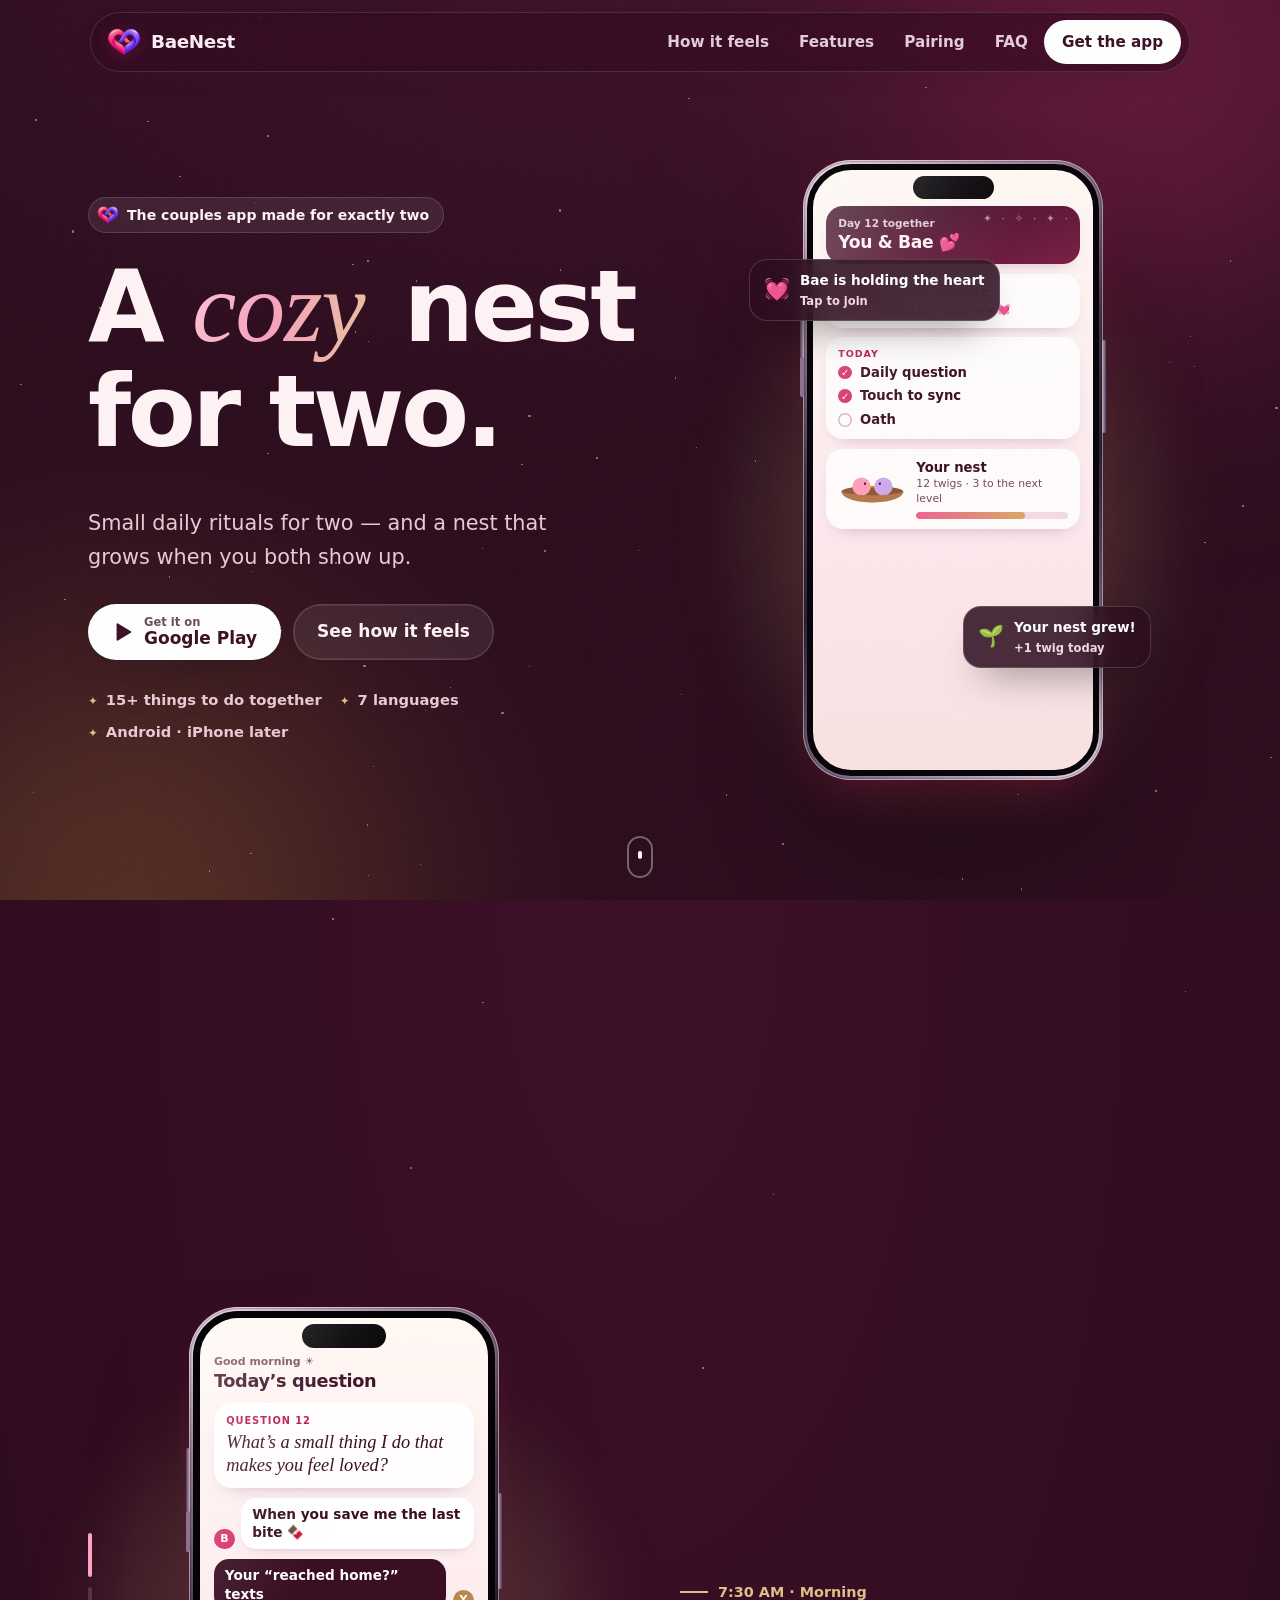
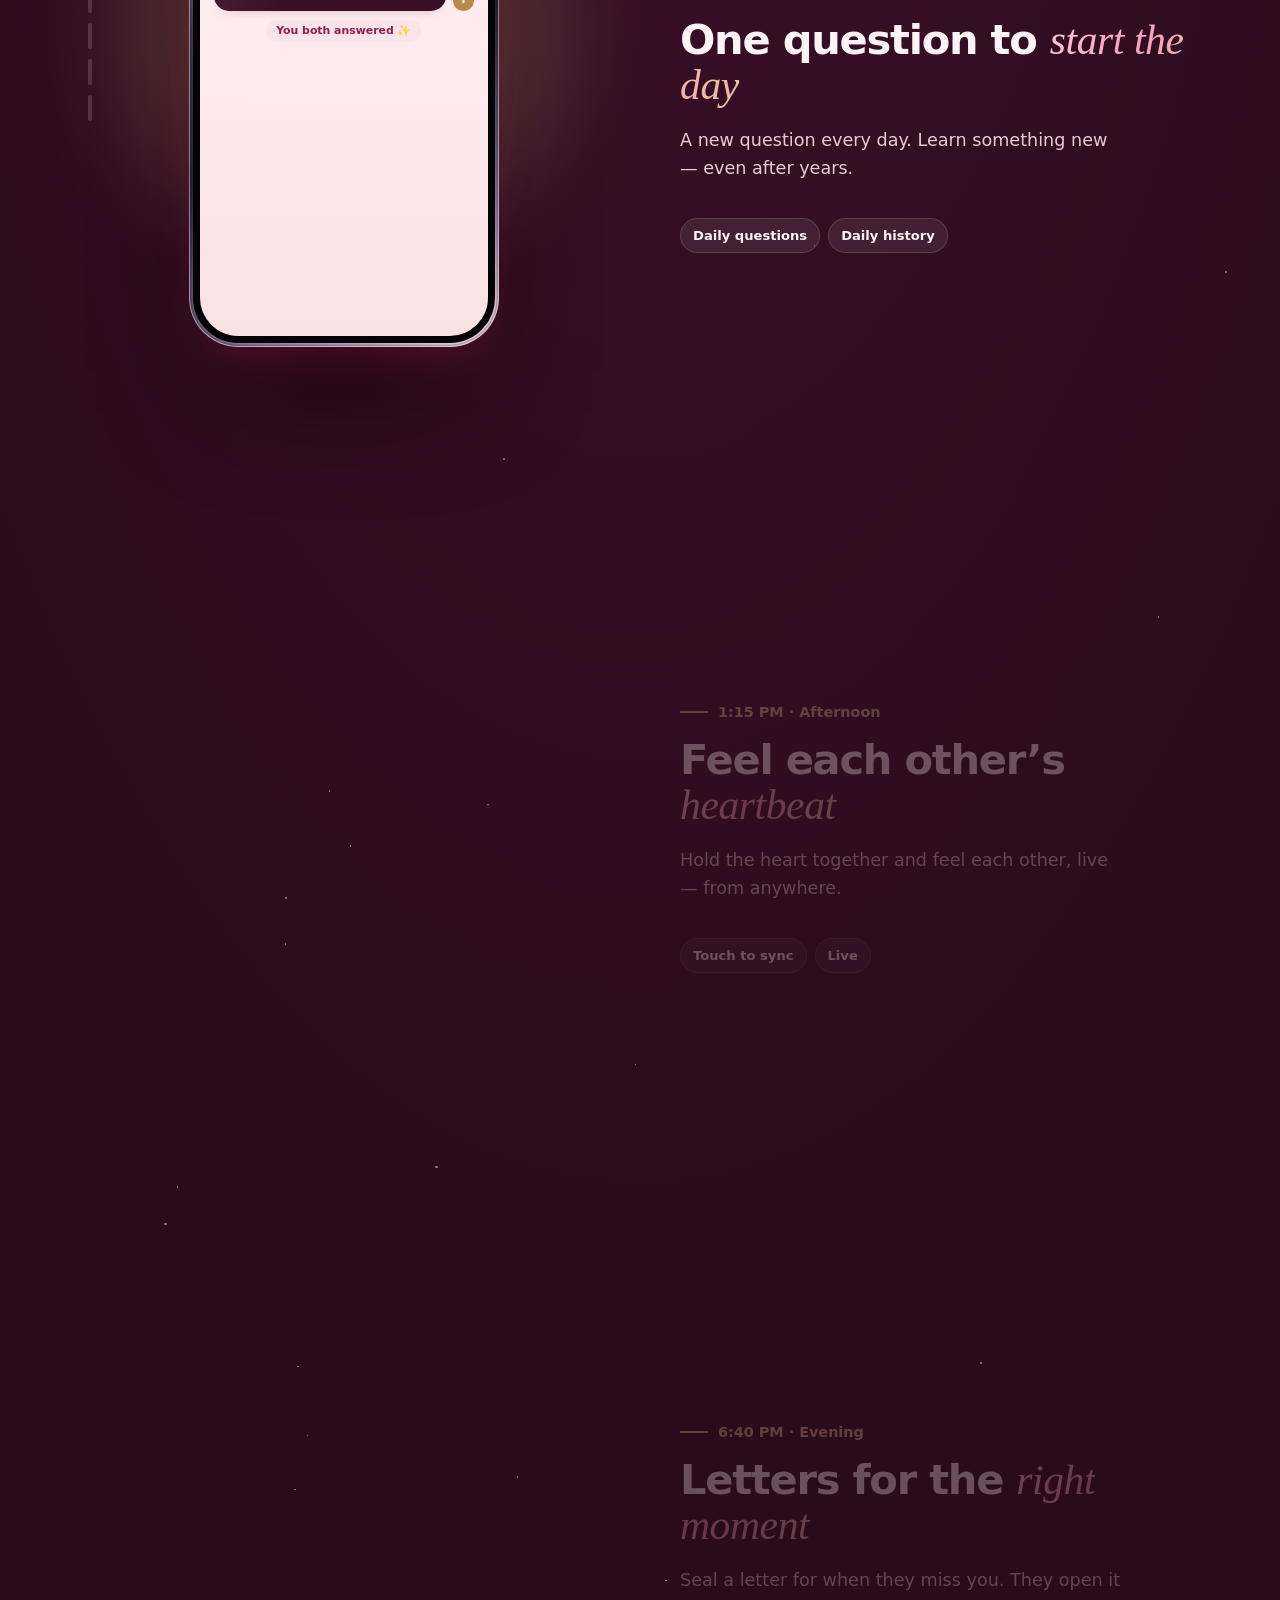
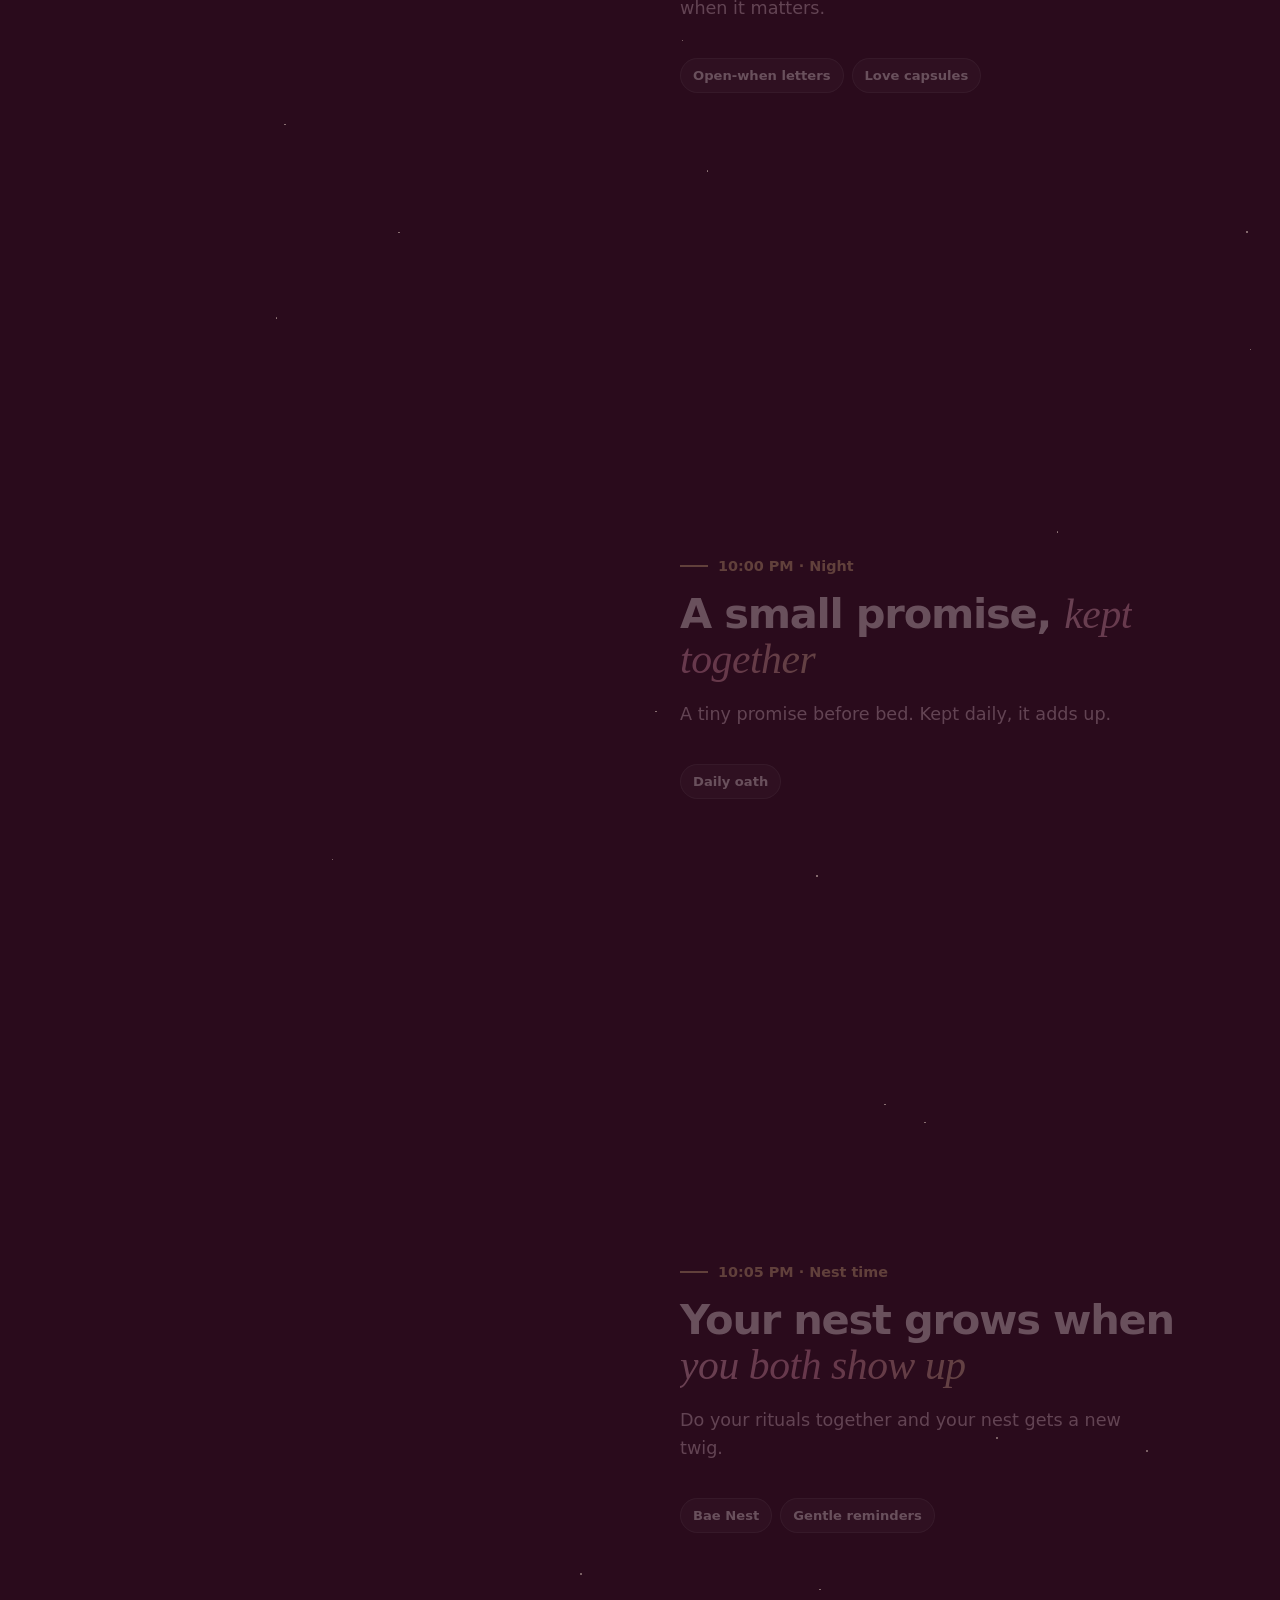
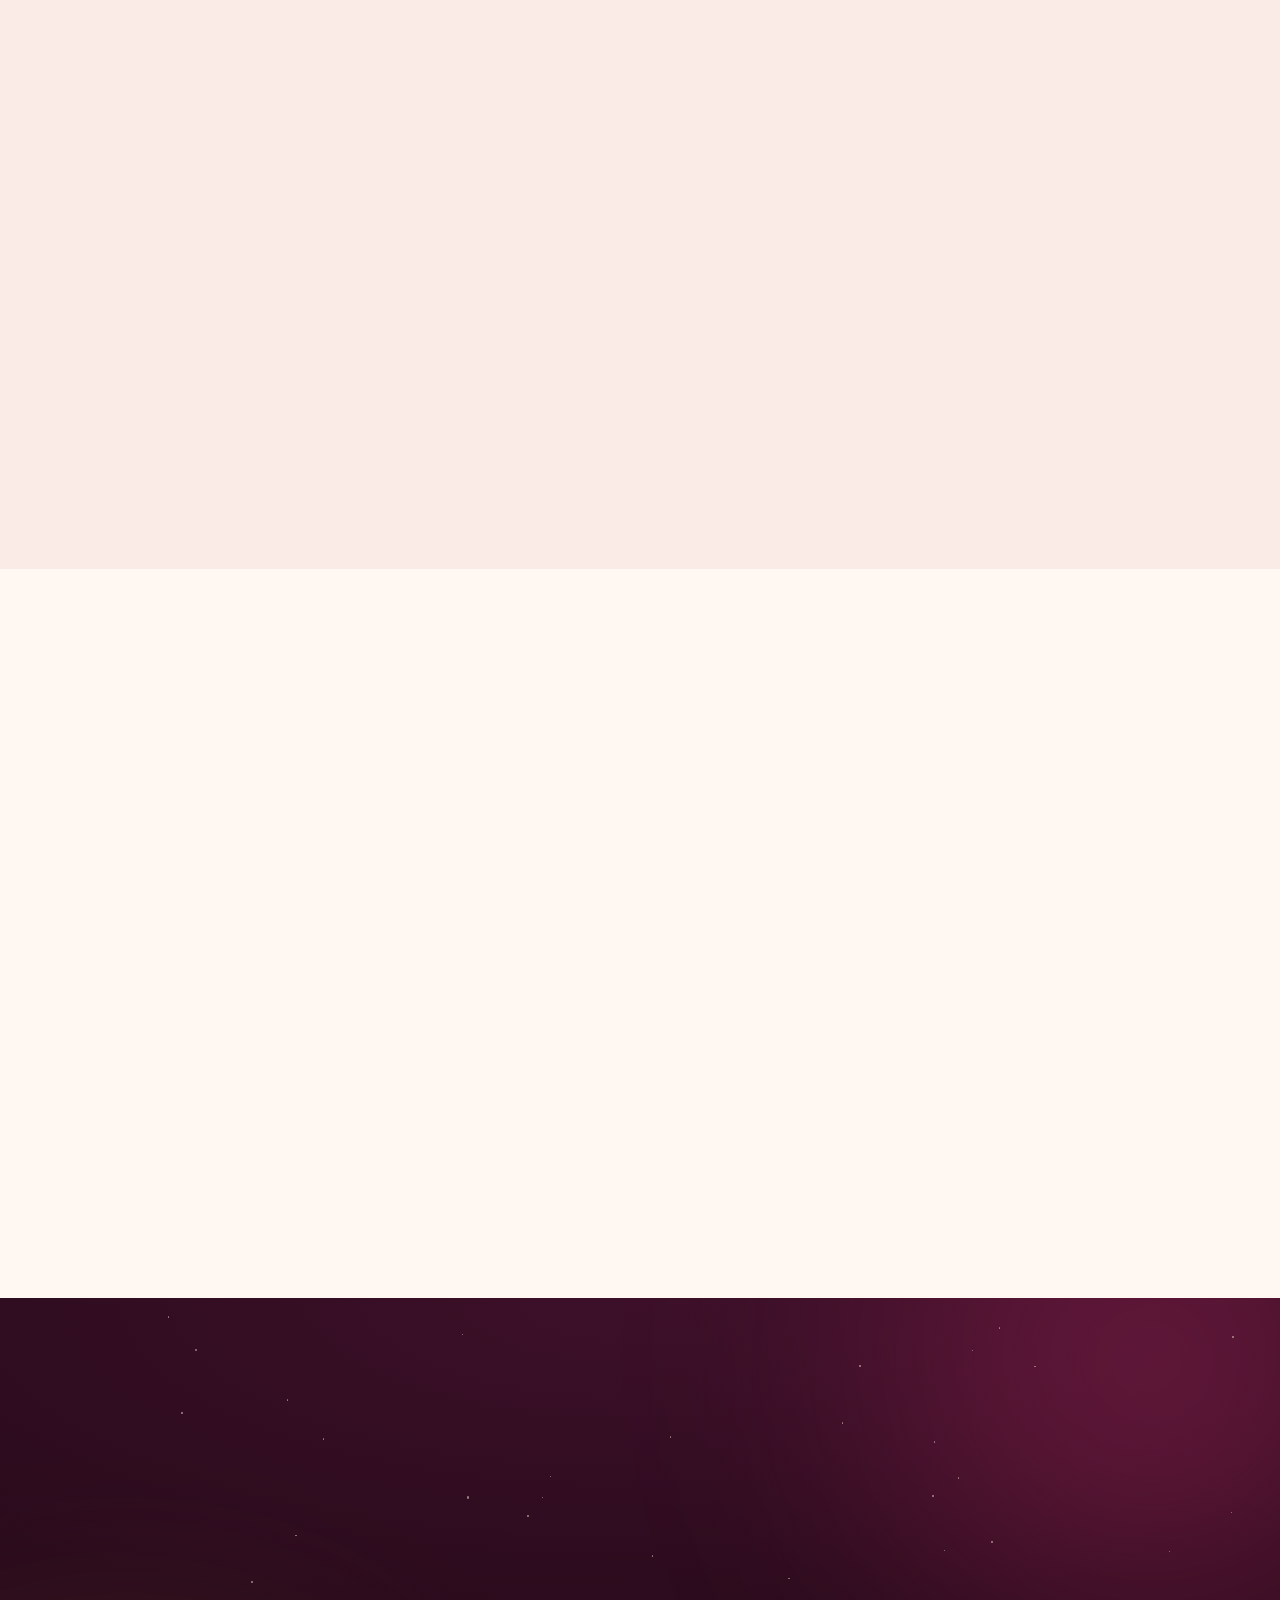
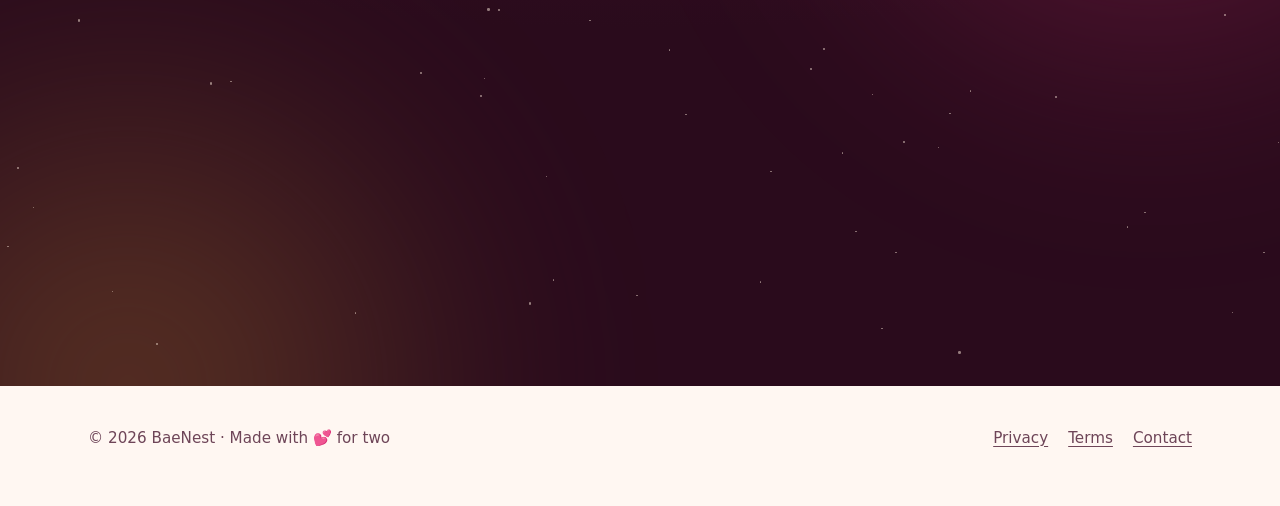
==== commit e851b2ae: "Official app logo, animated envelope, real contact page Use the Android launcher heart as the site l" ====
--- a/index.html
+++ b/index.html
@@ -8,7 +8,8 @@
   <meta name="description" content="BaeNest is the couples app for daily rituals: feel each other's heartbeat with Touch to sync, answer a daily question, keep a promise, seal open-when letters, match on date nights and grow a nest together.">
   <meta name="theme-color" content="#2a0b1c">
   <link rel="canonical" href="https://baenest.com/">
-  <link rel="icon" href="/favicon.svg" type="image/svg+xml">
+  <link rel="icon" href="/assets/app-icon.png" type="image/png">
+  <link rel="apple-touch-icon" href="/assets/app-icon.png">
   <meta property="og:type" content="website">
   <meta property="og:site_name" content="BaeNest">
   <meta property="og:url" content="https://baenest.com/">
@@ -31,7 +32,7 @@
   <header class="site-header">
     <div class="wrap">
       <a class="brand" href="/" aria-label="BaeNest home">
-        <img src="/favicon.svg" width="32" height="32" alt="">
+        <img src="/assets/logo-mark.png" width="34" height="34" alt="">
         BaeNest
       </a>
       <nav class="nav" aria-label="Main">
@@ -52,7 +53,7 @@
       <div class="stars" data-count="90" aria-hidden="true"></div>
       <div class="wrap">
         <div class="hero-copy">
-          <span class="eyebrow fade-up"><span class="dot" aria-hidden="true">♥</span>The couples app made for exactly two</span>
+          <span class="eyebrow fade-up"><img class="dot-logo" src="/assets/logo-mark.png" width="22" height="22" alt="">The couples app made for exactly two</span>
           <h1 id="hero-title"><span class="h-line"><span>A <em>cozy</em> nest</span></span><span class="h-line"><span>for two.</span></span></h1>
           <p class="lead fade-up d1">Small daily rituals for two — and a nest that grows when you both show up.</p>
           <div class="cta-row fade-up d2">
@@ -137,7 +138,31 @@
                   <div class="scr">
                     <div class="s-head"><small>Love capsules</small><strong>Open when…</strong></div>
                     <div class="letter">
-                      <svg viewBox="0 0 200 140"><rect x="10" y="20" width="180" height="110" rx="14" fill="#fff"/><path d="M10 34c0-8 6-14 14-14h152c8 0 14 6 14 14l-90 56z" fill="#fde3ec"/><path d="M10 34l90 56 90-56" fill="none" stroke="#f0c9d6" stroke-width="3"/><circle cx="100" cy="88" r="20" fill="#d6336c"/><path d="M100 97c-6-4-10-7.5-10-11.5 0-3 2.4-5 5-5 2.2 0 3.9 1.2 5 3 1.1-1.8 2.8-3 5-3 2.6 0 5 2 5 5 0 4-4 7.5-10 11.5z" fill="#fff"/></svg>
+                      <svg viewBox="0 0 200 180" class="env">
+                        <defs>
+                          <linearGradient id="envFront" x1="0" y1="0" x2="0" y2="1"><stop offset="0" stop-color="#fde8ee"/><stop offset="1" stop-color="#f7cbd8"/></linearGradient>
+                          <linearGradient id="envFlap" x1="0" y1="0" x2="0" y2="1"><stop offset="0" stop-color="#fbd9e3"/><stop offset="1" stop-color="#f3b9ca"/></linearGradient>
+                          <radialGradient id="wax" cx=".35" cy=".3" r=".75"><stop offset="0" stop-color="#f06292"/><stop offset=".6" stop-color="#c2185b"/><stop offset="1" stop-color="#7a0f3a"/></radialGradient>
+                        </defs>
+                        <ellipse cx="100" cy="170" rx="70" ry="6" fill="#3a0f24" opacity=".12"/>
+                        <path d="M22 78h156v74a10 10 0 0 1-10 10H32a10 10 0 0 1-10-10z" fill="#e7a3b8"/>
+                        <path class="env-flap-back" d="M22 78 100 30 178 78z" fill="url(#envFlap)"/>
+                        <g class="env-paper">
+                          <rect x="36" y="84" width="128" height="92" rx="6" fill="#fffdf9"/>
+                          <text x="100" y="104" text-anchor="middle" font-family="Georgia, serif" font-style="italic" font-size="12" fill="#a0174f">Open when you miss me</text>
+                          <path d="M52 118h96M52 130h80M52 142h90" stroke="#efd6de" stroke-width="4" stroke-linecap="round"/>
+                          <path d="M100 160c-4-2.6-6.5-4.8-6.5-7.3 0-2 1.5-3.3 3.3-3.3 1.4 0 2.5.8 3.2 1.9.7-1.1 1.8-1.9 3.2-1.9 1.8 0 3.3 1.3 3.3 3.3 0 2.5-2.5 4.7-6.5 7.3z" fill="#e11d5c"/>
+                        </g>
+                        <path d="M22 78 100 126 178 78v74a10 10 0 0 1-10 10H32a10 10 0 0 1-10-10z" fill="url(#envFront)"/>
+                        <path d="M24 158 88 116M176 158 112 116" stroke="#efb3c5" stroke-width="2" stroke-linecap="round"/>
+                        <g class="env-flap-front">
+                          <path d="M22 78h156l-78 50z" fill="url(#envFlap)"/>
+                          <path d="M22 78l78 50 78-50" fill="none" stroke="#eeaec1" stroke-width="2" stroke-linejoin="round"/>
+                          <circle cx="100" cy="120" r="15" fill="url(#wax)"/>
+                          <circle cx="100" cy="120" r="11" fill="none" stroke="#f48fb1" stroke-width="1.2" opacity=".6"/>
+                          <path d="M100 126c-4.2-2.7-6.8-5-6.8-7.6 0-2.1 1.6-3.5 3.4-3.5 1.5 0 2.7.8 3.4 2 .7-1.2 1.9-2 3.4-2 1.8 0 3.4 1.4 3.4 3.5 0 2.6-2.6 4.9-6.8 7.6z" fill="#fde3ec"/>
+                        </g>
+                      </svg>
                     </div>
                     <div class="s-card"><b>Open when you miss me</b><div class="muted-s">Sealed by Bae · waiting for the right moment</div></div>
                     <div class="notif"><b>💌</b><span>Bae sealed a love capsule for you<small>just now</small></span></div>
@@ -388,6 +413,7 @@
       <div class="aurora" aria-hidden="true"></div>
       <div class="stars" data-count="70" aria-hidden="true"></div>
       <div class="wrap reveal">
+        <div class="logo-orb" aria-hidden="true"><img src="/assets/logo-mark.png" width="128" height="128" alt="" loading="lazy" decoding="async"></div>
         <h2 id="cta-title">Start your nest <em>tonight.</em></h2>
         <p class="lead">Two phones. One nest. A few minutes a day.</p>
         <a class="btn btn-play" href="https://play.google.com/store/apps/details?id=com.baenest.app" rel="noopener">
@@ -404,7 +430,7 @@
       <nav aria-label="Footer">
         <a href="/privacy/">Privacy</a>
         <a href="/terms/">Terms</a>
-        <a href="mailto:admin@baenest.com">Contact</a>
+        <a href="/contact/">Contact</a>
       </nav>
     </div>
   </footer>
--- a/assets/style.css
+++ b/assets/style.css
@@ -140,7 +140,24 @@
 .site-header.on-night .btn { background: #fff; color: #3a0f24; }
 .brand { display: inline-flex; align-items: center; gap: 10px; color: var(--text); text-decoration: none;
   font-weight: 800; font-size: 1.15rem; letter-spacing: -0.02em; }
-.brand img { width: 32px; height: 32px; }
+.brand img { width: 34px; height: 34px; transform-origin: 50% 60%; filter: drop-shadow(0 4px 8px rgba(194, 24, 91, .28));
+  animation: logoIn 1s var(--ease) both, logoBeat 5s 1.4s ease-in-out infinite; }
+@keyframes logoIn { from { opacity: 0; transform: scale(.4) rotate(-24deg); } }
+@keyframes logoBeat { 0%, 70%, 100% { transform: scale(1); } 76% { transform: scale(1.14); } 82% { transform: scale(.97); } 88% { transform: scale(1.08); } 94% { transform: scale(1); } }
+.eyebrow .dot-logo { width: 22px; height: 22px; animation: logoBeat 5s 2s ease-in-out infinite; }
+/* Official logo, big: glow, beating heart, orbiting comet ring */
+.logo-orb { position: relative; width: 132px; height: 132px; margin: 0 auto 34px; display: grid; place-items: center;
+  animation: float 6s ease-in-out infinite; }
+.logo-orb img { width: 104px; height: auto; animation: logoBeat 4s ease-in-out infinite; filter: drop-shadow(0 12px 24px rgba(0, 0, 0, .35)); }
+.logo-orb::before { content: ""; position: absolute; inset: -14px; border-radius: 50%;
+  background: conic-gradient(from 0deg, transparent 0 62%, rgba(255, 92, 141, .95) 82%, rgba(124, 92, 255, .95) 96%, transparent 100%);
+  -webkit-mask: radial-gradient(farthest-side, transparent calc(100% - 2.5px), #000 calc(100% - 2px));
+  mask: radial-gradient(farthest-side, transparent calc(100% - 2.5px), #000 calc(100% - 2px));
+  animation: spin 5s linear infinite; }
+.logo-orb::after { content: ""; position: absolute; inset: -34px; z-index: -1; border-radius: 50%;
+  background: radial-gradient(closest-side, rgba(255, 92, 141, .5), rgba(124, 92, 255, .28) 60%, transparent);
+  filter: blur(8px); animation: breathe 4s ease-in-out infinite; }
+@keyframes spin { to { transform: rotate(1turn); } }
 .nav { display: flex; align-items: center; gap: 2px; }
 .nav a:not(.btn) { color: var(--muted); text-decoration: none; font-weight: 600; font-size: 0.95rem;
   padding: 8px 14px; border-radius: 999px; display: none; }
@@ -338,7 +355,14 @@
 .touch { position: absolute; width: 2.4em; height: 2.4em; border-radius: 50%; background: rgba(255,255,255,.75); box-shadow: 0 0 0 .4em rgba(255,143,177,.25); }
 .touch.a { left: 18%; bottom: 18%; } .touch.b { right: 18%; top: 18%; background: rgba(251,227,234,.95); }
 .letter { flex: 1; display: grid; place-items: center; }
-.letter svg { width: 78%; filter: drop-shadow(0 1.2em 1.6em rgba(91,31,85,.35)); animation: hover 5s ease-in-out infinite; }
+.letter svg { width: 86%; overflow: visible; animation: hover 6s ease-in-out infinite; }
+/* Envelope: flap folds open, letter rises, then it all closes again */
+.env-flap-front { transform-box: fill-box; transform-origin: 50% 0%; animation: flapFront 7s ease-in-out infinite; }
+.env-flap-back { transform-box: fill-box; transform-origin: 50% 100%; transform: scaleY(0); animation: flapBack 7s ease-in-out infinite; }
+.env-paper { animation: paperUp 7s var(--ease) infinite; }
+@keyframes flapFront { 0%, 14% { transform: scaleY(1); } 22%, 80% { transform: scaleY(0); } 88%, 100% { transform: scaleY(1); } }
+@keyframes flapBack { 0%, 22% { transform: scaleY(0); } 30%, 72% { transform: scaleY(1); } 80%, 100% { transform: scaleY(0); } }
+@keyframes paperUp { 0%, 30% { transform: translateY(0); } 44%, 64% { transform: translateY(-56px); } 74%, 100% { transform: translateY(0); } }
 @keyframes hover { 50% { transform: translateY(-.6em) rotate(-2deg); } }
 .oath-text { font-family: var(--serif); font-style: italic; font-size: 1.45em; line-height: 1.25; text-align: center; margin: .4em 0; }
 .signs { display: flex; justify-content: center; gap: 1.6em; font-weight: 700; font-size: .85em; }
@@ -510,3 +534,15 @@
   .c1, .c2 { transform: none; }
   .match-pop { opacity: 1; inset: auto -12% 8%; padding: 14px; }
 }
+
+/* Contact page */
+.email { font-weight: 800; font-size: clamp(1.4rem, 6.5vw, 2rem); letter-spacing: -0.02em; margin: 0 0 18px; word-break: break-all; }
+.center-row { justify-content: center; margin-top: 0; }
+.link-btn { margin-top: 16px; background: none; border: 0; font: inherit; font-weight: 700; color: var(--accent); cursor: pointer;
+  text-decoration: underline; text-underline-offset: 3px; padding: 6px 10px; }
+.topics { display: grid; gap: 10px; grid-template-columns: repeat(auto-fit, minmax(220px, 1fr)); margin-top: 8px; }
+.topics a { display: flex; align-items: center; gap: 12px; padding: 16px 18px; border-radius: 18px; background: var(--surface);
+  border: 1px solid var(--border); color: var(--text); text-decoration: none; font-weight: 700; box-shadow: var(--shadow);
+  transition: transform .3s var(--ease), border-color .3s ease; }
+.topics a:hover { transform: translateY(-2px); border-color: color-mix(in srgb, var(--accent) 40%, var(--border)); }
+.topics span { font-size: 1.3rem; }
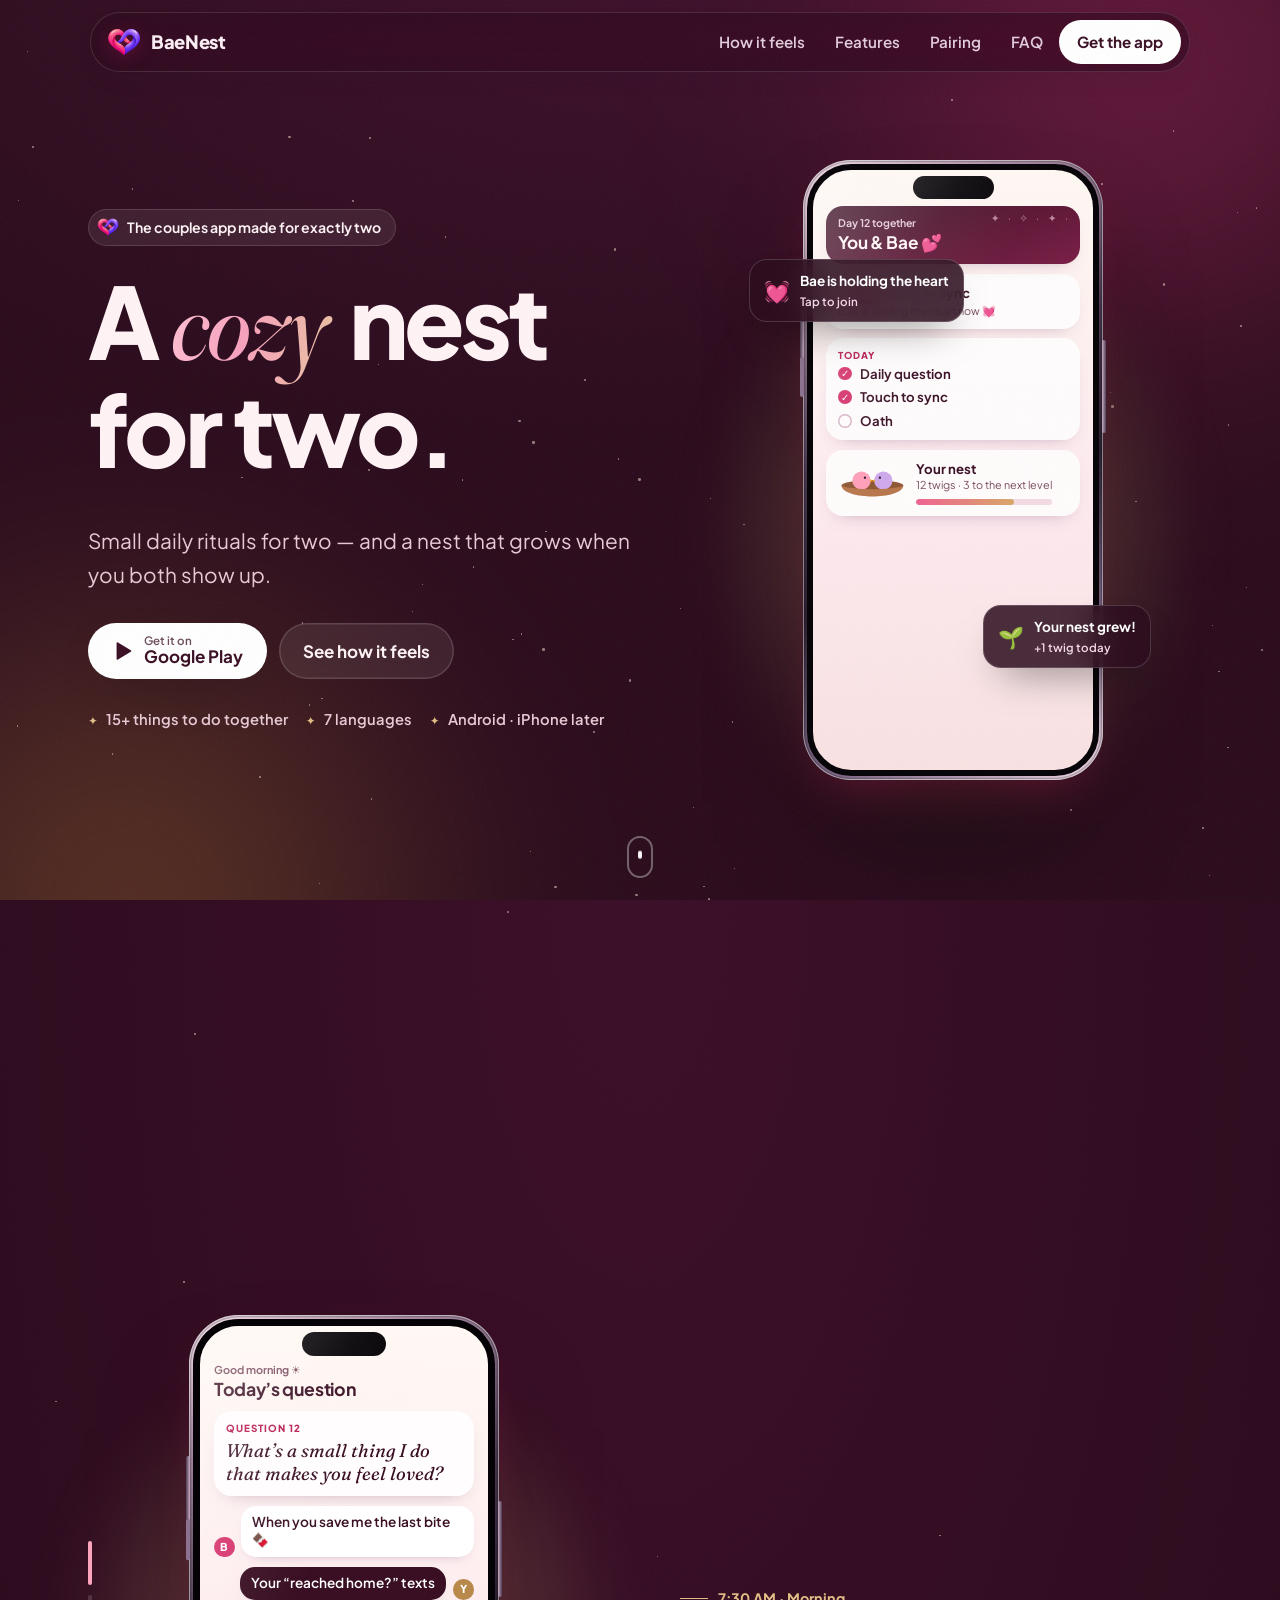
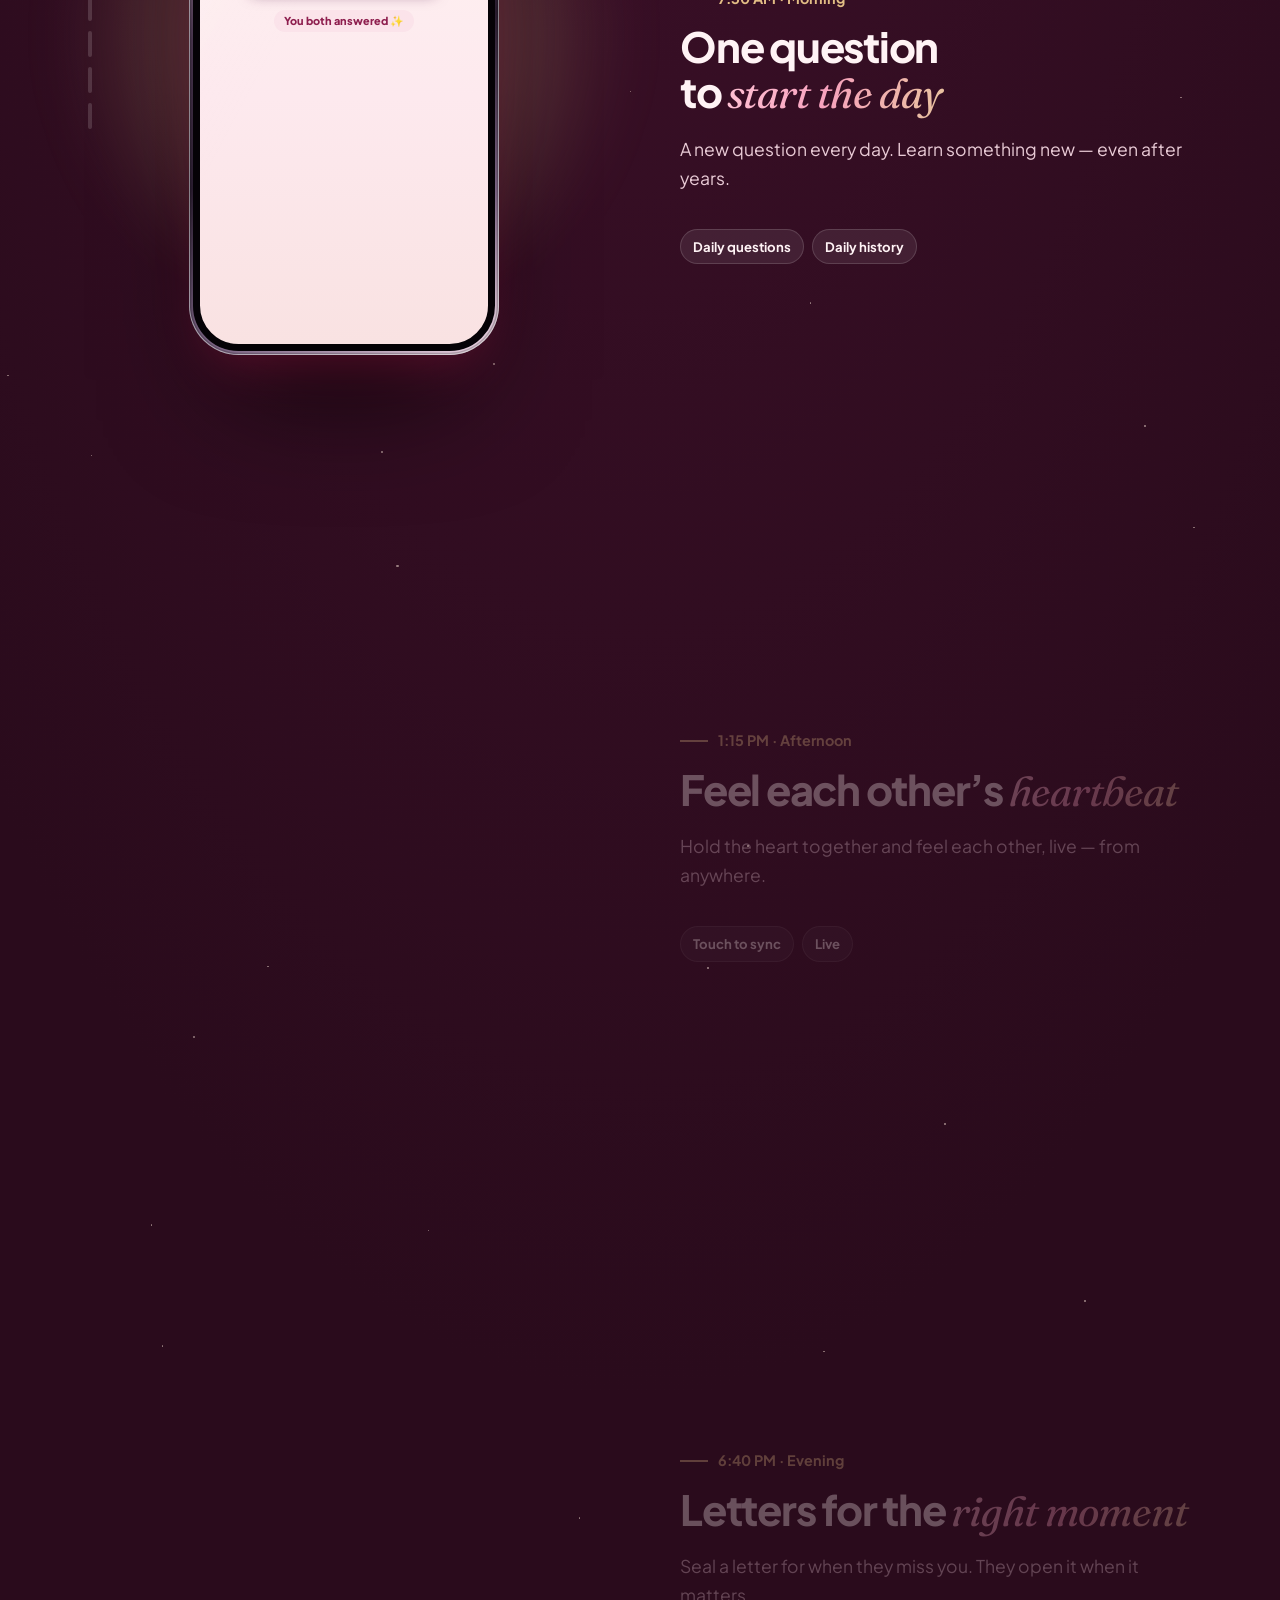
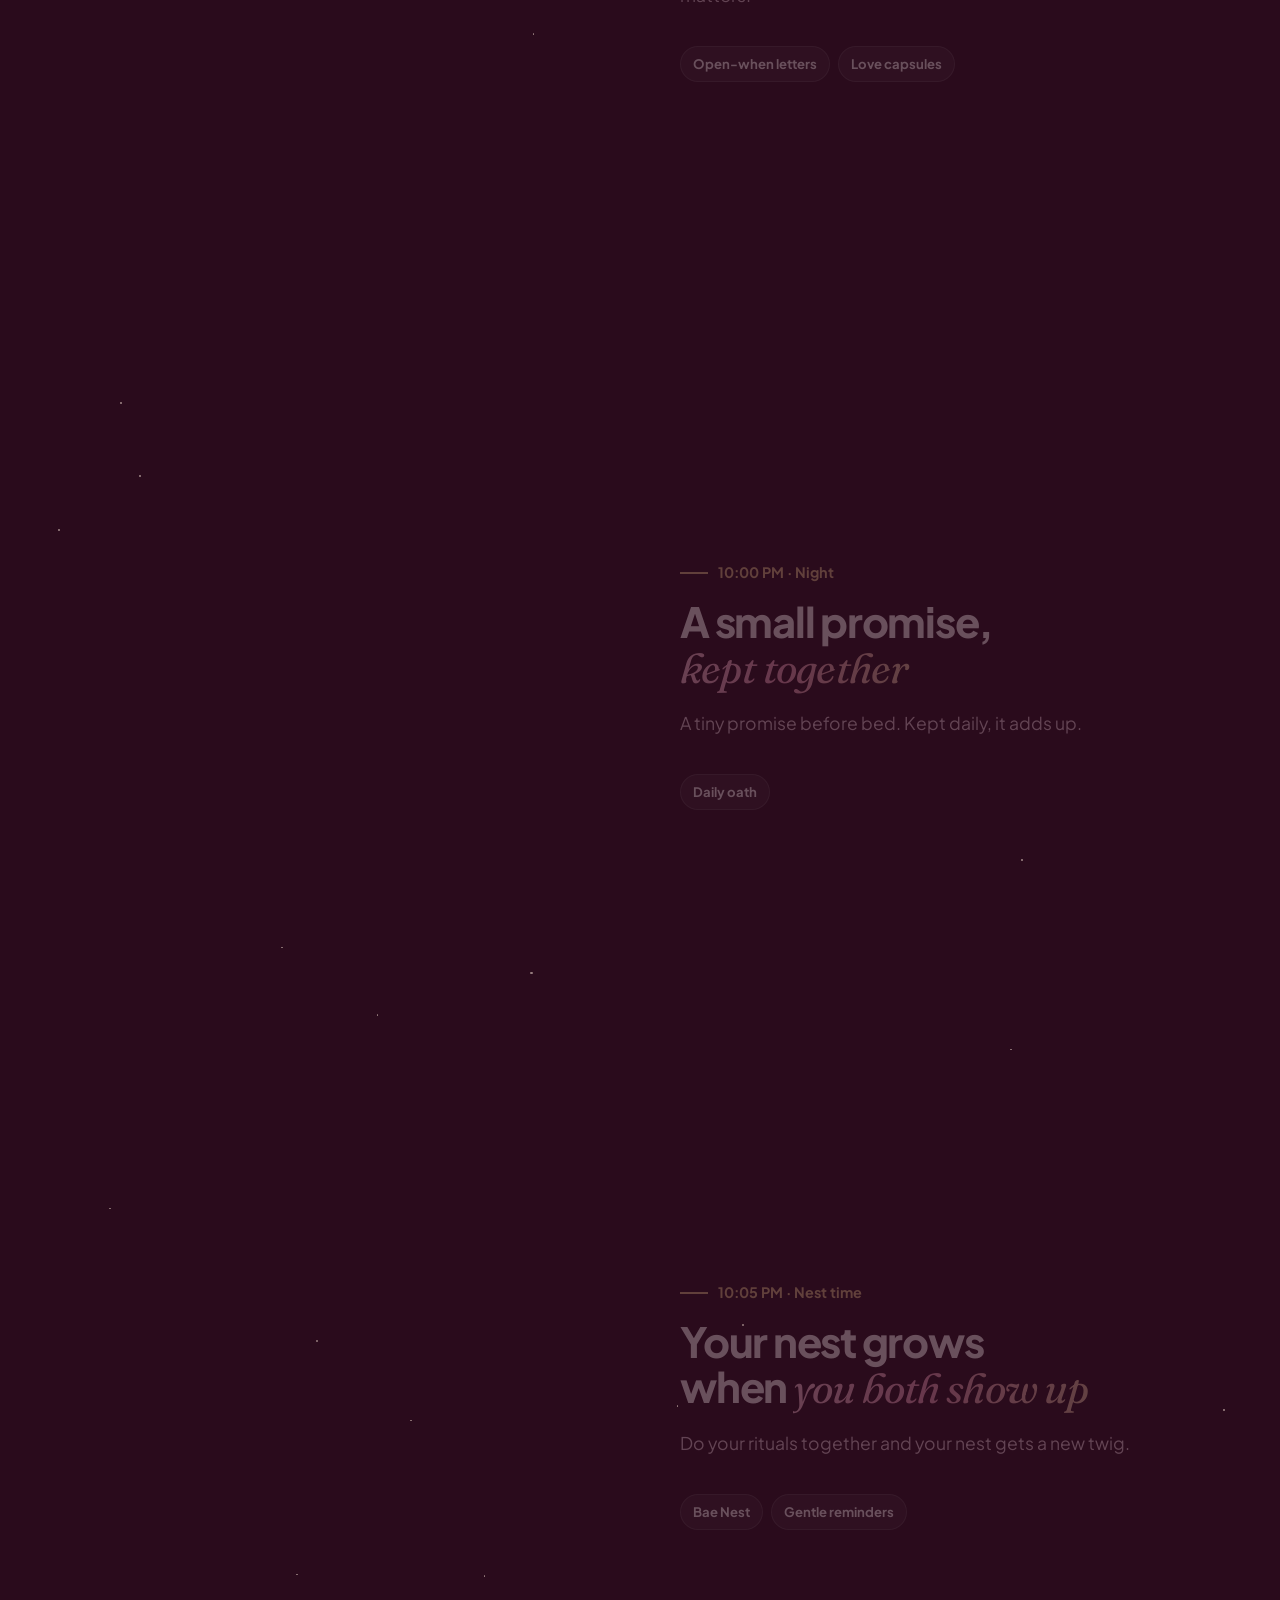
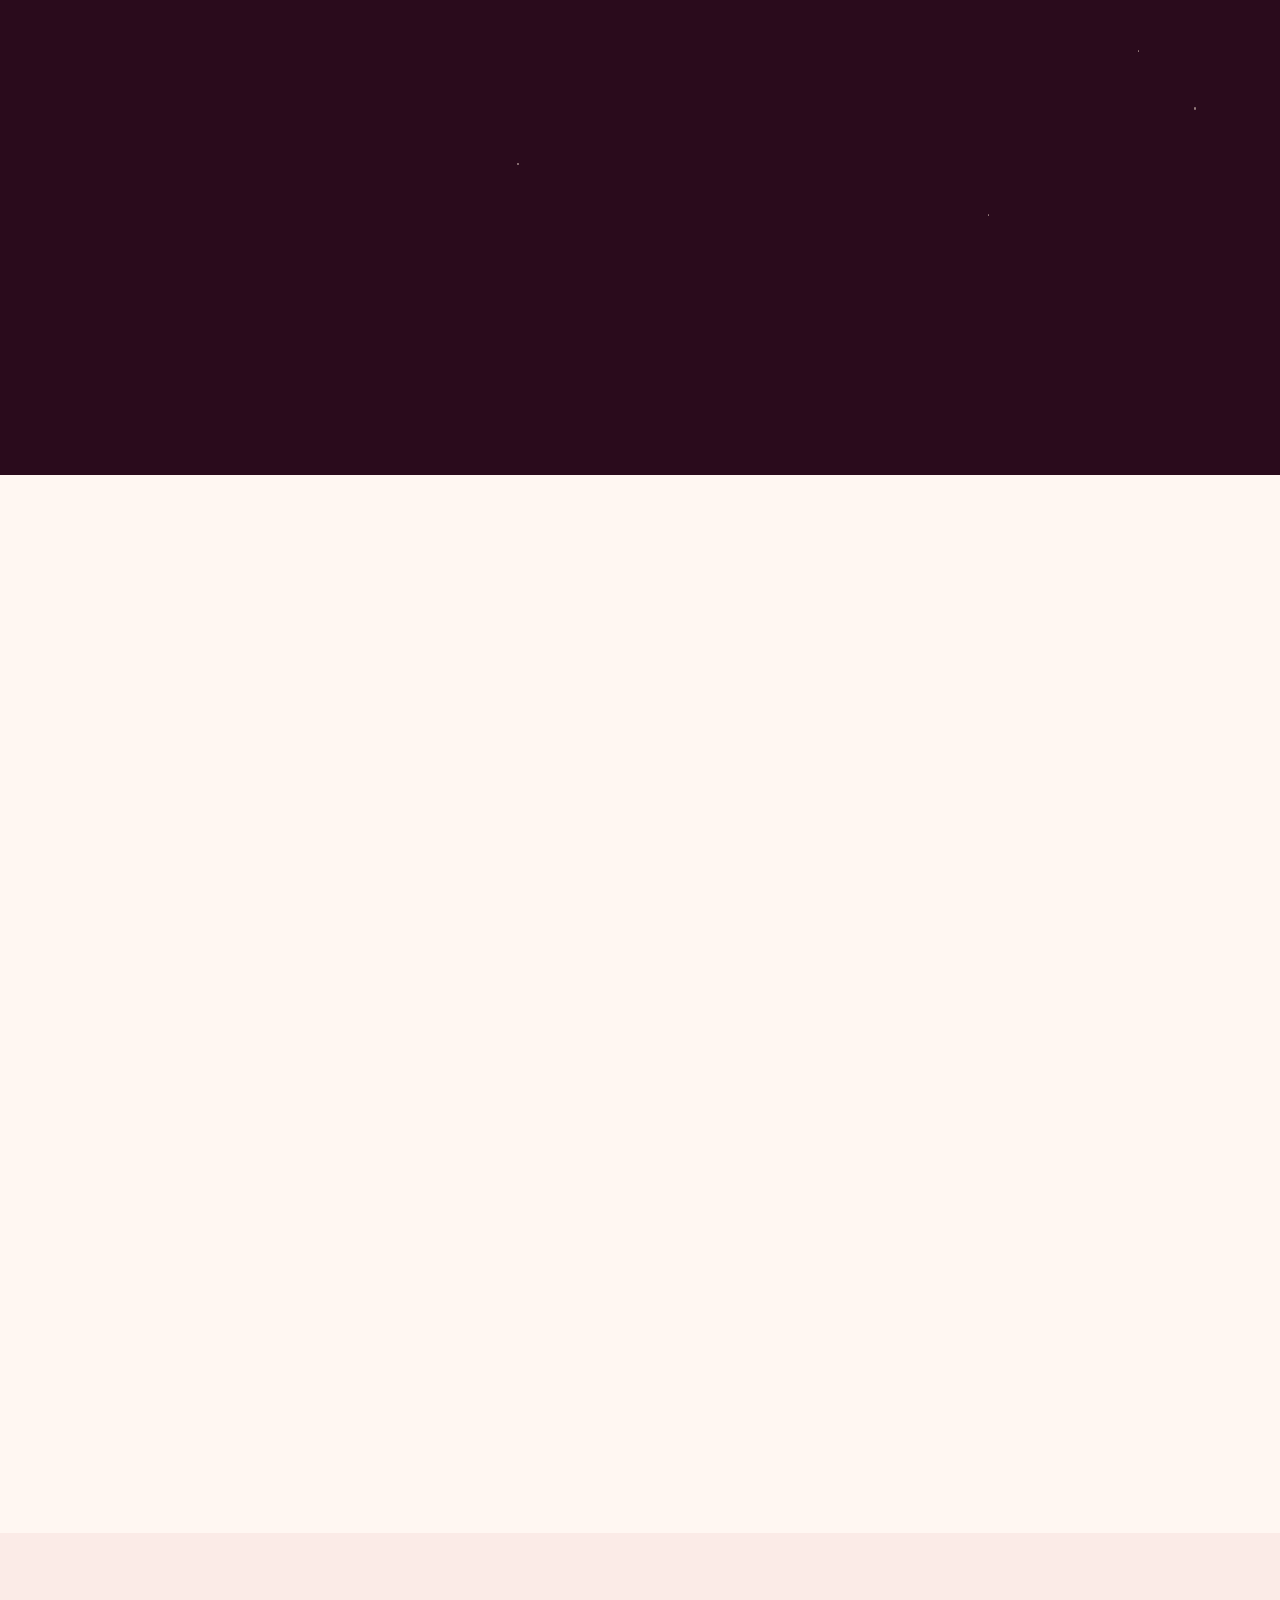
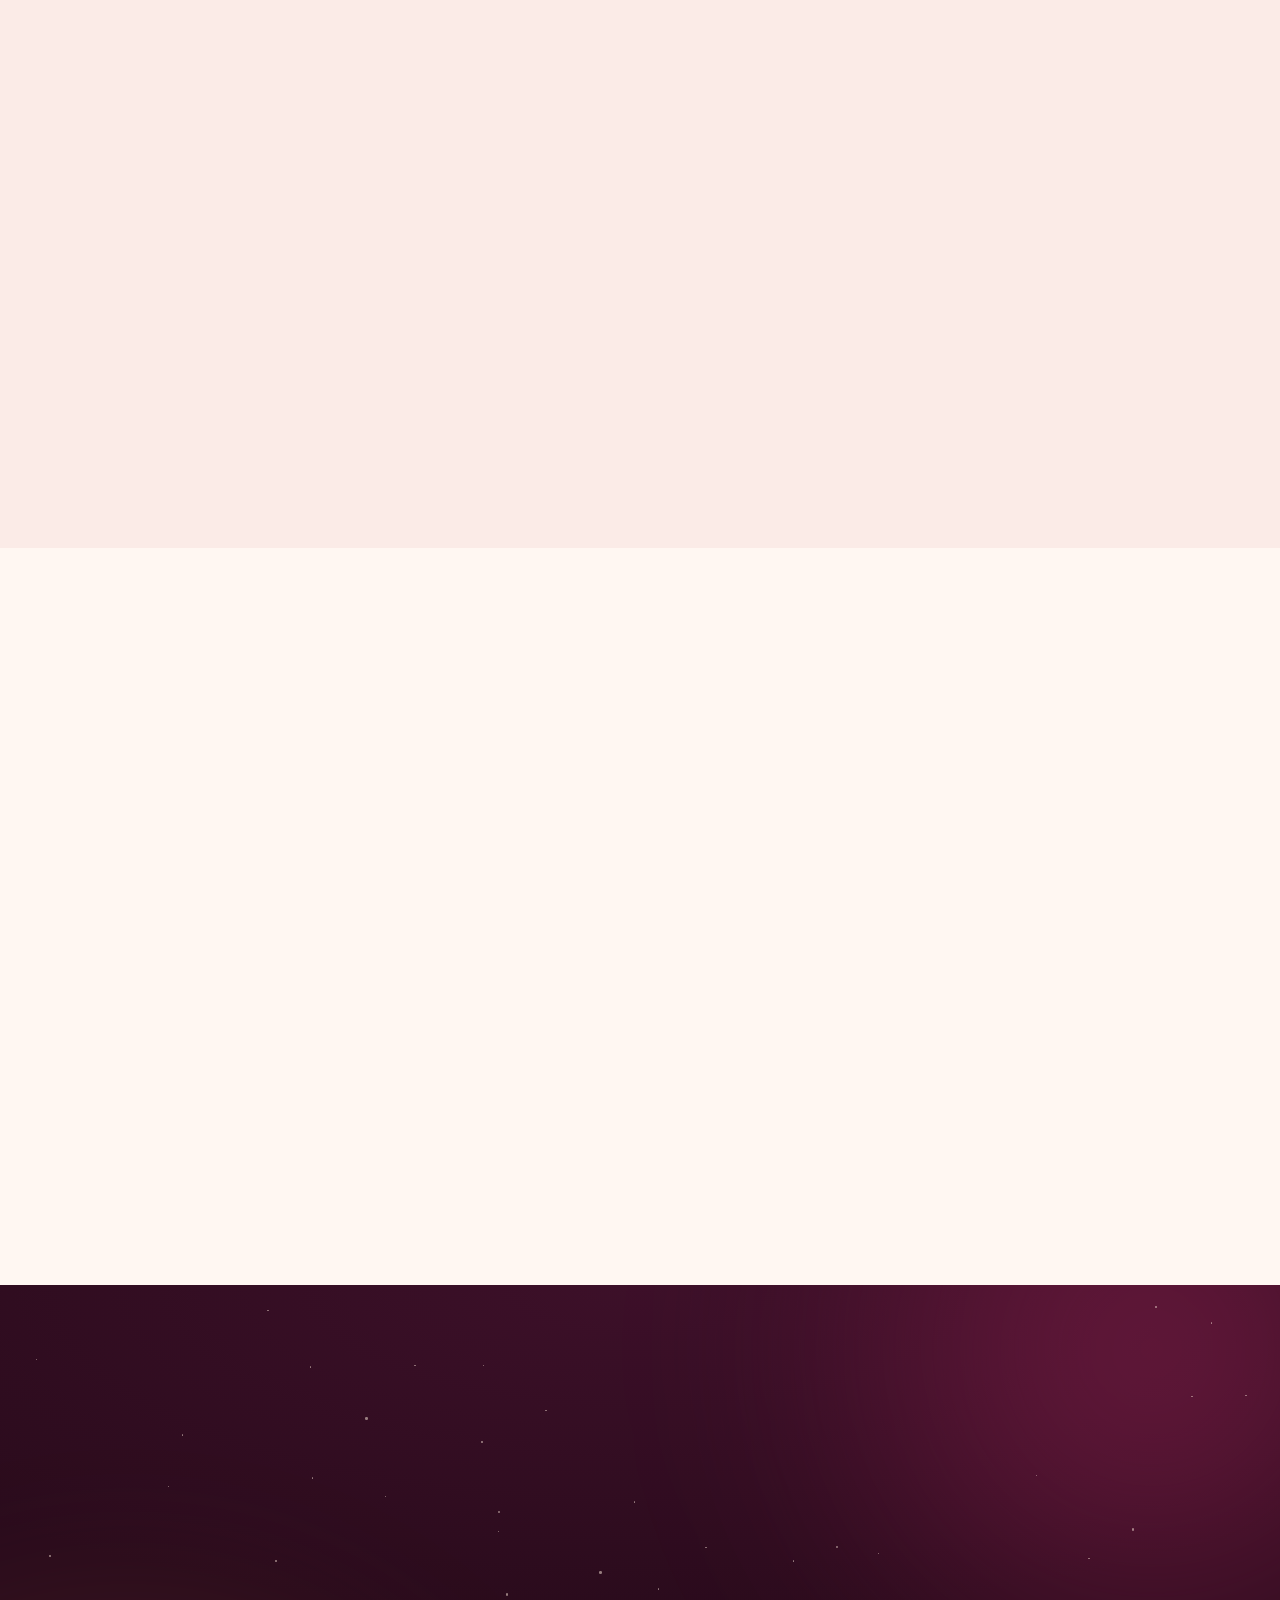
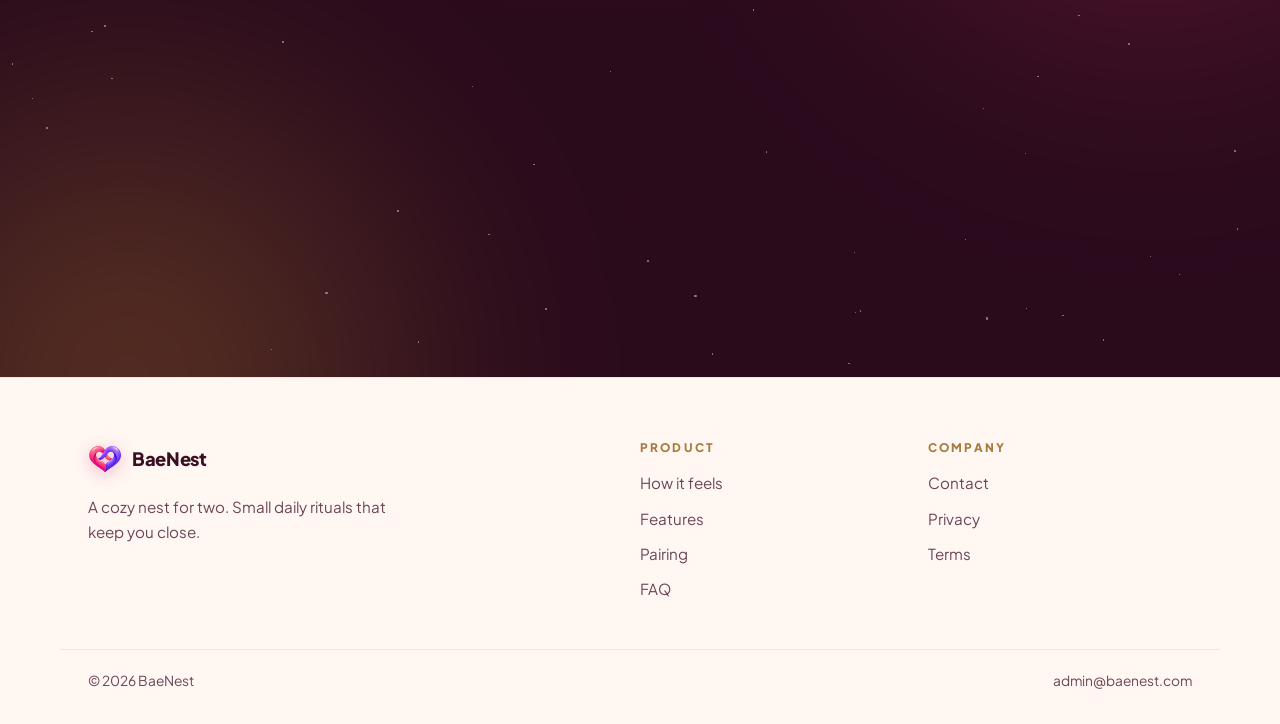
==== commit afe94247: "Premium pass: self-hosted Fraunces + Plus Jakarta Sans, refined finishes Self-host the two fonts (OF" ====
--- a/index.html
+++ b/index.html
@@ -23,6 +23,8 @@
   <meta name="twitter:title" content="BaeNest — A cozy nest for two">
   <meta name="twitter:description" content="Daily rituals for two hearts, and a nest that grows when you both show up.">
   <meta name="twitter:image" content="https://baenest.com/og-image.jpg">
+  <link rel="preload" href="/assets/fonts/plus-jakarta-sans.woff2" as="font" type="font/woff2" crossorigin>
+  <link rel="preload" href="/assets/fonts/fraunces-italic.woff2" as="font" type="font/woff2" crossorigin>
   <link rel="stylesheet" href="/assets/style.css">
   <script src="/assets/site.js" defer></script>
 </head>
@@ -106,7 +108,7 @@
       <div class="stars" data-count="50" aria-hidden="true"></div>
       <div class="wrap">
         <div class="section-head reveal">
-          <span class="kicker">A day in your nest</span>
+          <span class="kicker"><b>01</b>A day in your nest</span>
           <h2 id="story-title">Small rituals, <em>all day long</em></h2>
         </div>
 
@@ -228,7 +230,7 @@
     <section id="features" aria-labelledby="features-title">
       <div class="wrap">
         <div class="section-head center reveal">
-          <span class="kicker">Everything for two</span>
+          <span class="kicker"><b>02</b>Everything for two</span>
           <h2 id="features-title">So much more to <em>share</em></h2>
           <p class="lead">Play, plan, dream and remember.</p>
         </div>
@@ -289,7 +291,7 @@
     <section class="alt matcher" aria-labelledby="match-title">
       <div class="wrap split">
         <div class="reveal">
-          <span class="kicker">Date night matcher</span>
+          <span class="kicker"><b>03</b>Date night matcher</span>
           <h2 id="match-title">Date night, <em>decided.</em></h2>
           <p class="lead">No more “what do you want to do?” Swipe date ideas — when you both like one, it’s a match.</p>
         </div>
@@ -308,23 +310,23 @@
     <section aria-labelledby="trust-title">
       <div class="wrap">
         <div class="section-head center reveal">
-          <span class="kicker">Built with care</span>
+          <span class="kicker"><b>04</b>Built with care</span>
           <h2 id="trust-title">Just the <em>two of you</em></h2>
         </div>
         <div class="trust">
           <article class="tcard reveal">
-            <div class="big" aria-hidden="true">🔒</div>
+            <div class="ficon"><svg viewBox="0 0 24 24" fill="none" stroke="currentColor" stroke-width="2" stroke-linecap="round" stroke-linejoin="round" aria-hidden="true"><rect x="5" y="11" width="14" height="10" rx="2"/><path d="M8.5 11V8a3.5 3.5 0 0 1 7 0v3M12 15v2"/></svg></div>
             <h3>Private by design</h3>
             <p>No profiles, no followers, no feed.</p>
           </article>
           <article class="tcard reveal">
-            <div class="big" aria-hidden="true">🌏</div>
+            <div class="ficon"><svg viewBox="0 0 24 24" fill="none" stroke="currentColor" stroke-width="2" stroke-linecap="round" stroke-linejoin="round" aria-hidden="true"><circle cx="12" cy="12" r="9"/><path d="M3 12h18M12 3c2.5 2.6 3.7 5.6 3.7 9s-1.2 6.4-3.7 9c-2.5-2.6-3.7-5.6-3.7-9S9.5 5.6 12 3z"/></svg></div>
             <h3>Speaks your language</h3>
             <p>Use it in the language of home.</p>
             <div class="langs"><span lang="en">English</span><span lang="ta">தமிழ்</span><span lang="hi">हिन्दी</span><span lang="ml">മലയാളം</span><span lang="kn">ಕನ್ನಡ</span><span lang="te">తెలుగు</span><span lang="fr">Français</span></div>
           </article>
           <article class="tcard reveal">
-            <div class="big" aria-hidden="true">✈️</div>
+            <div class="ficon"><svg viewBox="0 0 24 24" fill="none" stroke="currentColor" stroke-width="2" stroke-linecap="round" stroke-linejoin="round" aria-hidden="true"><path d="M12 21s-6.5-5.6-6.5-11a6.5 6.5 0 0 1 13 0c0 5.4-6.5 11-6.5 11z"/><circle cx="12" cy="10" r="2.2"/></svg></div>
             <h3>Close or far apart</h3>
             <p>Your rituals reach each other anywhere.</p>
           </article>
@@ -336,7 +338,7 @@
     <section id="pair" class="alt" aria-labelledby="pair-title">
       <div class="wrap">
         <div class="section-head reveal">
-          <span class="kicker">Pairing</span>
+          <span class="kicker"><b>05</b>Pairing</span>
           <h2 id="pair-title">Pair up in <em>under a minute</em></h2>
         </div>
         <ol class="steps reveal">
@@ -384,7 +386,7 @@
     <section id="faq" aria-labelledby="faq-title">
       <div class="wrap">
         <div class="section-head center reveal">
-          <span class="kicker">FAQ</span>
+          <span class="kicker"><b>06</b>FAQ</span>
           <h2 id="faq-title">Good <em>questions</em></h2>
         </div>
         <div class="faq reveal">
@@ -425,14 +427,19 @@
   </main>
 
   <footer class="site-footer">
-    <div class="wrap">
-      <span>© <span id="year">2026</span> BaeNest · Made with 💕 for two</span>
-      <nav aria-label="Footer">
-        <a href="/privacy/">Privacy</a>
-        <a href="/terms/">Terms</a>
-        <a href="/contact/">Contact</a>
+    <div class="wrap foot">
+      <div class="foot-brand">
+        <a class="brand" href="/" aria-label="BaeNest home"><img src="/assets/logo-mark.png" width="34" height="34" alt="">BaeNest</a>
+        <p>A cozy nest for two. Small daily rituals that keep you close.</p>
+      </div>
+      <nav aria-labelledby="foot-product"><h2 id="foot-product">Product</h2>
+        <a href="/#story">How it feels</a><a href="/#features">Features</a><a href="/#pair">Pairing</a><a href="/#faq">FAQ</a>
+      </nav>
+      <nav aria-labelledby="foot-company"><h2 id="foot-company">Company</h2>
+        <a href="/contact/">Contact</a><a href="/privacy/">Privacy</a><a href="/terms/">Terms</a>
       </nav>
     </div>
+    <div class="wrap foot-bottom"><span>© <span id="year">2026</span> BaeNest</span><span>admin@baenest.com</span></div>
   </footer>
 </body>
 </html>
--- a/assets/style.css
+++ b/assets/style.css
@@ -1,3 +1,8 @@
+@font-face { font-family: "Fraunces"; src: url("/assets/fonts/fraunces-italic.woff2") format("woff2");
+  font-style: italic; font-weight: 400 600; font-display: swap; }
+@font-face { font-family: "Plus Jakarta Sans"; src: url("/assets/fonts/plus-jakarta-sans.woff2") format("woff2");
+  font-style: normal; font-weight: 400 800; font-display: swap; }
+
 /* BaeNest — shared styles. Mobile-first, light + dark via prefers-color-scheme.
    .night sections are always dark (cinematic hero, story, closing band). */
 
@@ -16,8 +21,9 @@
   --btn-hover: #5a1736;
   --border: #f2dcd8;
   --ring: rgba(194, 24, 91, 0.4);
-  --shadow: 0 18px 40px -22px rgba(58, 15, 36, 0.35);
-  --shadow-lg: 0 40px 80px -32px rgba(58, 15, 36, 0.45);
+  --shadow: 0 1px 2px rgba(58, 15, 36, 0.05), 0 14px 36px -18px rgba(58, 15, 36, 0.22);
+  --shadow-lg: 0 2px 4px rgba(58, 15, 36, 0.06), 0 36px 72px -30px rgba(58, 15, 36, 0.38);
+  --hairline: rgba(58, 15, 36, 0.08);
   --grad-text: linear-gradient(100deg, #d81b60 0%, #a0174f 55%, #5a1736 100%);
   --grad-icon: linear-gradient(140deg, #f06292 0%, #a0174f 100%);
   --hero: radial-gradient(60% 50% at 15% 10%, #fde3d6 0%, transparent 70%),
@@ -27,8 +33,8 @@
   --bubble: #dcf5d0;
   --grain: 0.045;
   --radius: 28px;
-  --font: ui-sans-serif, system-ui, -apple-system, "Segoe UI Variable Display", "Segoe UI", Roboto, "Helvetica Neue", sans-serif;
-  --serif: "Iowan Old Style", "Palatino Linotype", Palatino, "Book Antiqua", Georgia, serif;
+  --font: "Plus Jakarta Sans", ui-sans-serif, system-ui, -apple-system, "Segoe UI Variable Display", "Segoe UI", Roboto, "Helvetica Neue", sans-serif;
+  --serif: "Fraunces", "Iowan Old Style", "Palatino Linotype", Palatino, "Book Antiqua", Georgia, serif;
   --ease: cubic-bezier(.16, 1, .3, 1);
   color-scheme: light dark;
 }
@@ -49,8 +55,9 @@
     --btn-hover: #ffffff;
     --border: #451a30;
     --ring: rgba(255, 154, 184, 0.45);
-    --shadow: 0 18px 40px -20px rgba(0, 0, 0, 0.7);
-    --shadow-lg: 0 40px 80px -30px rgba(0, 0, 0, 0.8);
+    --shadow: 0 1px 2px rgba(0, 0, 0, 0.3), 0 16px 40px -20px rgba(0, 0, 0, 0.7);
+    --shadow-lg: 0 2px 4px rgba(0, 0, 0, 0.3), 0 40px 80px -30px rgba(0, 0, 0, 0.8);
+    --hairline: rgba(255, 255, 255, 0.08);
     --grad-text: linear-gradient(100deg, #ffb3c9 0%, #f48fb1 50%, #e8c39e 100%);
     --hero: radial-gradient(60% 50% at 15% 10%, #4a1428 0%, transparent 70%),
             radial-gradient(55% 55% at 90% 20%, #45122e 0%, transparent 70%),
@@ -92,7 +99,7 @@
   color: var(--text);
   font-family: var(--font);
   font-size: 1.0625rem;
-  line-height: 1.6;
+  line-height: 1.65;
   -webkit-font-smoothing: antialiased;
   overflow-x: clip;
 }
@@ -105,12 +112,12 @@
 a:hover { text-decoration-thickness: 2px; }
 :focus-visible { outline: 3px solid var(--ring); outline-offset: 3px; border-radius: 10px; }
 
-h1, h2, h3 { line-height: 1.04; letter-spacing: -0.035em; margin: 0 0 0.45em; }
+h1, h2, h3 { line-height: 1.04; letter-spacing: -0.04em; margin: 0 0 0.45em; text-wrap: balance; }
 h1 { font-size: clamp(3rem, 12.5vw, 6.2rem); font-weight: 800; }
 h2 { font-size: clamp(2.1rem, 7.5vw, 3.6rem); font-weight: 800; }
 h3 { font-size: 1.25rem; font-weight: 750; letter-spacing: -0.02em; line-height: 1.2; }
 h1 em, h2 em, h3 em {
-  font-family: var(--serif); font-style: italic; font-weight: 500; letter-spacing: -0.01em;
+  font-family: var(--serif); font-style: italic; font-weight: 400; letter-spacing: -0.02em; font-optical-sizing: auto;
   background: var(--grad-text); -webkit-background-clip: text; background-clip: text; color: transparent;
   padding-right: 0.08em;
 }
@@ -169,10 +176,12 @@
   padding: 12px 24px; border-radius: 999px; border: 0; font: inherit; font-weight: 700; text-decoration: none;
   cursor: pointer; background: var(--btn-bg); color: var(--btn-text); box-shadow: var(--shadow);
   transition: transform .3s var(--ease), background-color .2s ease, box-shadow .3s ease; }
-.btn:hover { background: var(--btn-hover); transform: translateY(-2px); box-shadow: var(--shadow-lg); }
+.btn { background-image: linear-gradient(180deg, rgba(255,255,255,.14), rgba(255,255,255,0) 60%);
+  box-shadow: inset 0 1px 0 rgba(255,255,255,.22), var(--shadow); }
+.btn:hover { background-color: var(--btn-hover); transform: translateY(-2px); box-shadow: var(--shadow-lg); }
 .btn:active { transform: translateY(0) scale(.98); }
 .btn svg { width: 22px; height: 22px; flex: none; }
-.btn-sm { min-height: 44px; padding: 8px 18px; font-size: 0.95rem; box-shadow: none; }
+.btn-sm { min-height: 44px; padding: 8px 18px; font-size: 0.95rem; box-shadow: inset 0 1px 0 rgba(255,255,255,.22); }
 .btn-ghost { background: var(--glass); color: var(--text); box-shadow: inset 0 0 0 1.5px var(--glass-border);
   backdrop-filter: blur(10px); -webkit-backdrop-filter: blur(10px); }
 .btn-ghost:hover { background: var(--surface); color: var(--text); }
@@ -184,10 +193,10 @@
   backdrop-filter: blur(10px); -webkit-backdrop-filter: blur(10px); margin-bottom: 22px; }
 .eyebrow .dot { width: 22px; height: 22px; border-radius: 50%; display: grid; place-items: center; font-size: 0.72rem;
   background: var(--grad-icon); color: #fff; }
-.lead { font-size: clamp(1.1rem, 3.6vw, 1.3rem); color: var(--muted); max-width: 38ch; }
+.lead { font-size: clamp(1.1rem, 3.6vw, 1.3rem); color: var(--muted); max-width: 38ch; text-wrap: pretty; }
 .cta-row { display: flex; flex-wrap: wrap; gap: 12px; margin-top: 30px; }
 .fine { font-size: 0.92rem; color: var(--muted); margin-top: 18px; }
-.kicker { display: inline-block; font-size: 0.78rem; font-weight: 800; text-transform: uppercase; letter-spacing: 0.16em;
+.kicker { display: inline-flex; align-items: center; gap: 12px; font-size: 0.76rem; font-weight: 700; text-transform: uppercase; letter-spacing: 0.18em;
   color: var(--gold); margin-bottom: 16px; }
 
 /* ---------- Stars + aurora (night sections) ---------- */
@@ -297,6 +306,8 @@
 @media (min-width: 960px) { section { padding: 128px 0; } }
 .section-head { max-width: 700px; margin-bottom: 48px; }
 .section-head p { color: var(--muted); font-size: 1.12rem; }
+.kicker::before { content: ""; width: 28px; height: 1px; background: currentColor; opacity: .7; }
+.kicker b { font-weight: 800; }
 .center { text-align: center; margin-inline: auto; }
 .center .lead { margin-inline: auto; }
 
@@ -379,7 +390,7 @@
 .fgrid { display: grid; gap: 12px; grid-template-columns: repeat(2, 1fr); }
 @media (min-width: 900px) { .fgrid { grid-template-columns: repeat(3, 1fr); } }
 @media (min-width: 1100px) { .fgrid { grid-template-columns: repeat(4, 1fr); } }
-.fcard { position: relative; overflow: hidden; padding: 26px 24px; border-radius: 24px; background: var(--surface); border: 1px solid var(--border);
+.fcard { position: relative; overflow: hidden; padding: 26px 24px; border-radius: 24px; background: var(--surface); border: 1px solid var(--hairline);
   box-shadow: var(--shadow); transition: transform .4s var(--ease), box-shadow .4s ease, border-color .4s ease; }
 .fcard::before { content: ""; position: absolute; inset: 0; opacity: 0; transition: opacity .4s ease; pointer-events: none;
   background: radial-gradient(260px circle at var(--mx, 50%) var(--my, 0%), color-mix(in srgb, var(--accent) 16%, transparent), transparent 70%); }
@@ -436,9 +447,9 @@
 /* ---------- Trust ---------- */
 .trust { display: grid; gap: 14px; }
 @media (min-width: 860px) { .trust { grid-template-columns: repeat(3, 1fr); } }
-.tcard { padding: 28px; border-radius: 24px; background: var(--surface); border: 1px solid var(--border); box-shadow: var(--shadow); }
+.tcard { padding: 28px; border-radius: 24px; background: var(--surface); border: 1px solid var(--hairline); box-shadow: var(--shadow); }
 .tcard p { color: var(--muted); margin: 0; }
-.tcard .big { font-size: 2rem; margin-bottom: 10px; }
+.tcard .ficon { margin-bottom: 18px; }
 .langs { display: flex; flex-wrap: wrap; gap: 8px; margin-top: 16px; }
 .langs span { padding: 6px 12px; border-radius: 999px; background: var(--bg-2); font-weight: 650; font-size: .92rem; }
 
@@ -446,7 +457,7 @@
 .alt { background: var(--bg-2); }
 .grid { display: grid; gap: 16px; }
 @media (min-width: 640px) { .grid-2 { grid-template-columns: repeat(2, 1fr); } }
-.card { background: var(--surface); border: 1px solid var(--border); border-radius: var(--radius); padding: 26px; box-shadow: var(--shadow); }
+.card { background: var(--surface); border: 1px solid var(--hairline); border-radius: var(--radius); padding: 26px; box-shadow: var(--shadow); }
 .card p { color: var(--muted); margin: 0; }
 .pair-tile .viz { margin-top: 22px; display: grid; place-items: center; min-height: 190px; border-radius: 20px; background: var(--bg-2); padding: 18px; }
 .qr { width: 150px; padding: 12px; background: #fff; border-radius: 16px; box-shadow: var(--shadow); }
@@ -469,7 +480,7 @@
 
 /* ---------- FAQ ---------- */
 .faq { display: grid; gap: 12px; max-width: 780px; margin-inline: auto; }
-.faq details { background: var(--surface); border: 1px solid var(--border); border-radius: 22px; padding: 4px 22px; box-shadow: var(--shadow); }
+.faq details { background: var(--surface); border: 1px solid var(--hairline); border-radius: 22px; padding: 4px 22px; box-shadow: var(--shadow); }
 .faq summary { cursor: pointer; list-style: none; display: flex; justify-content: space-between; align-items: center; gap: 16px;
   padding: 16px 0; font-weight: 700; font-size: 1.05rem; }
 .faq summary::-webkit-details-marker { display: none; }
@@ -484,11 +495,18 @@
 .finale .lead { margin: 0 auto 32px; }
 
 /* Footer */
-.site-footer { padding: 40px 0 56px; color: var(--muted); font-size: 0.95rem; }
-.site-footer .wrap { display: flex; flex-wrap: wrap; gap: 14px 24px; align-items: center; justify-content: space-between; }
-.site-footer nav { display: flex; flex-wrap: wrap; gap: 8px 20px; }
-.site-footer a { color: var(--muted); }
+.site-footer { padding: 64px 0 32px; color: var(--muted); font-size: 0.95rem; border-top: 1px solid var(--hairline); }
+.foot { display: grid; gap: 36px 24px; grid-template-columns: 1fr 1fr; }
+.foot-brand { grid-column: 1 / -1; }
+.foot-brand p { margin: 12px 0 0; max-width: 28ch; }
+@media (min-width: 760px) { .foot { grid-template-columns: 2fr 1fr 1fr; } .foot-brand { grid-column: auto; } }
+.site-footer nav { display: flex; flex-direction: column; gap: 10px; }
+.site-footer h2 { font-size: .74rem; font-weight: 800; letter-spacing: .18em; text-transform: uppercase; color: var(--gold); margin: 0 0 6px; }
+.site-footer a { color: var(--muted); text-decoration: none; }
 .site-footer a:hover { color: var(--text); }
+.site-footer .brand { color: var(--text); }
+.foot-bottom { display: flex; flex-wrap: wrap; gap: 8px 24px; justify-content: space-between; margin-top: 48px; padding-top: 20px;
+  border-top: 1px solid var(--hairline); font-size: .86rem; }
 
 /* Join page */
 .join { min-height: 100vh; background: var(--hero); padding: 112px 0 64px; }
@@ -545,4 +563,4 @@
   border: 1px solid var(--border); color: var(--text); text-decoration: none; font-weight: 700; box-shadow: var(--shadow);
   transition: transform .3s var(--ease), border-color .3s ease; }
 .topics a:hover { transform: translateY(-2px); border-color: color-mix(in srgb, var(--accent) 40%, var(--border)); }
-.topics span { font-size: 1.3rem; }
+.topics svg { width: 22px; height: 22px; color: var(--accent); flex: none; }
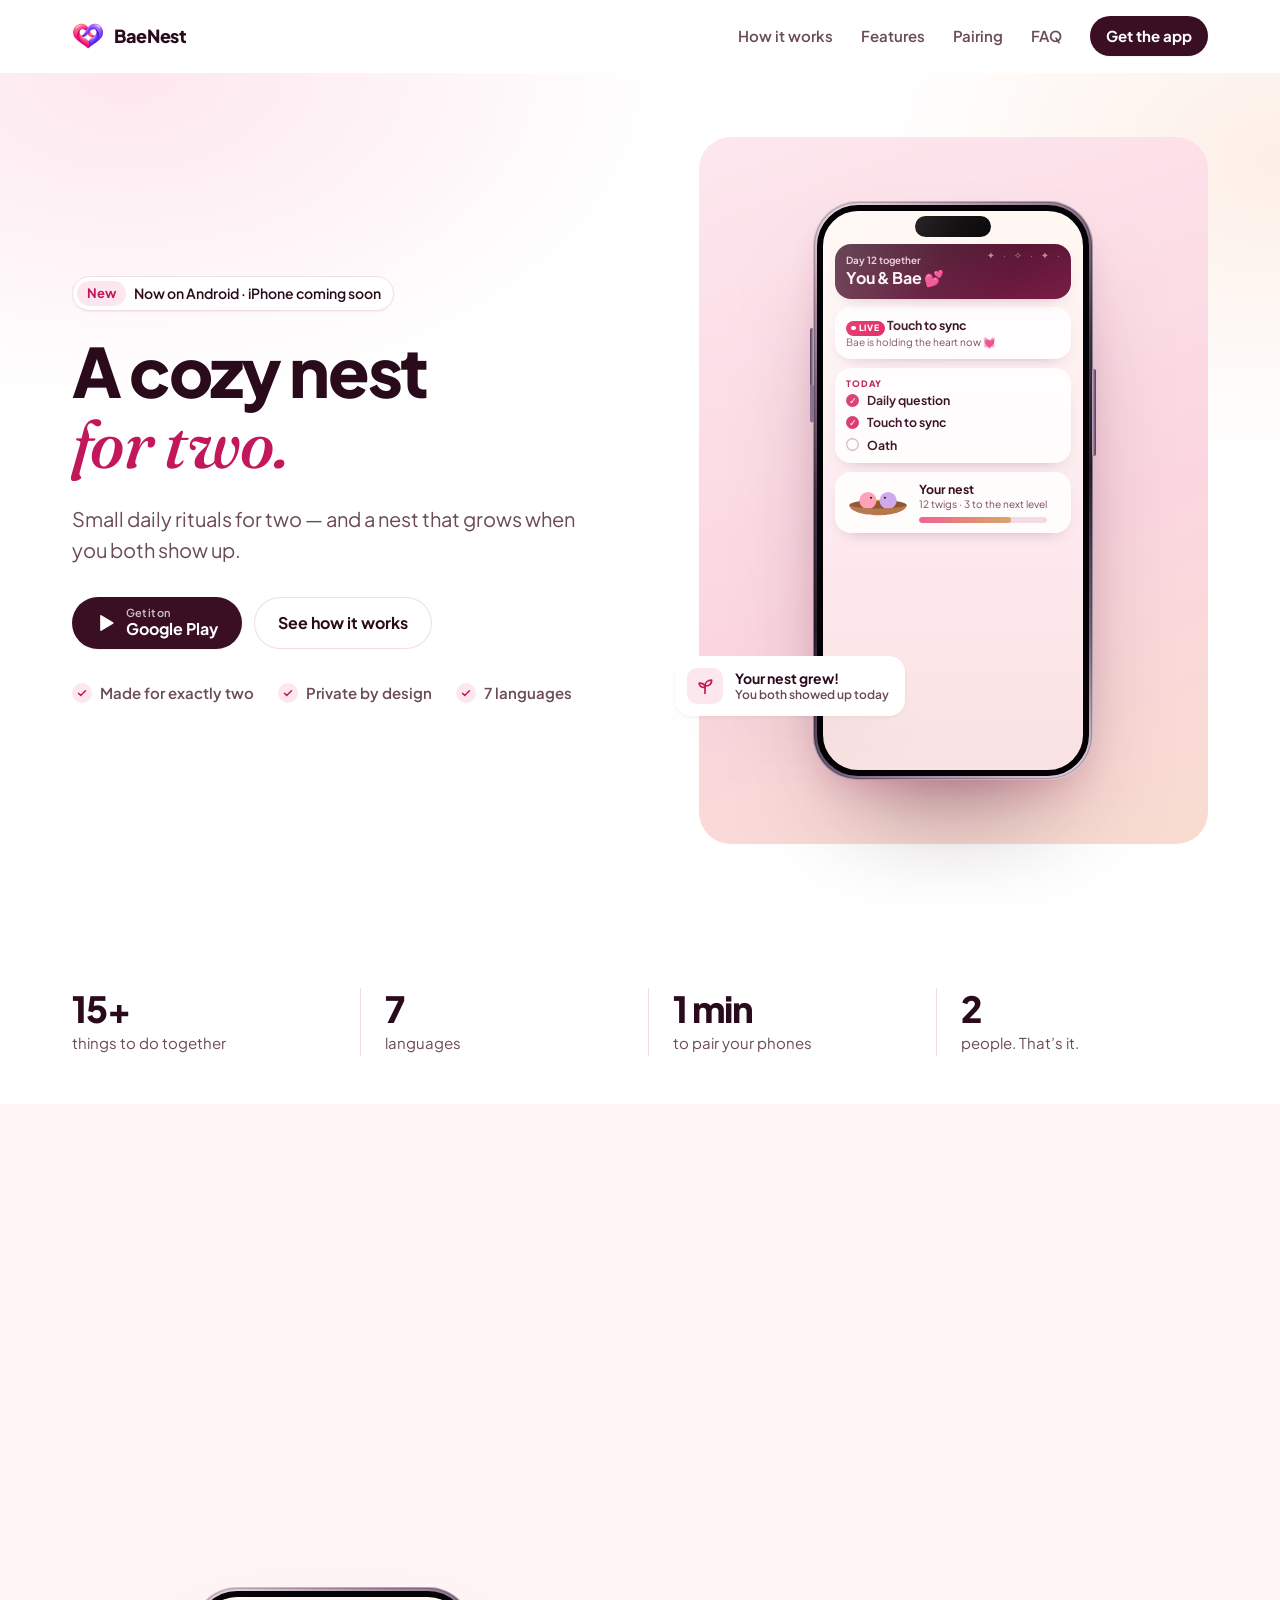
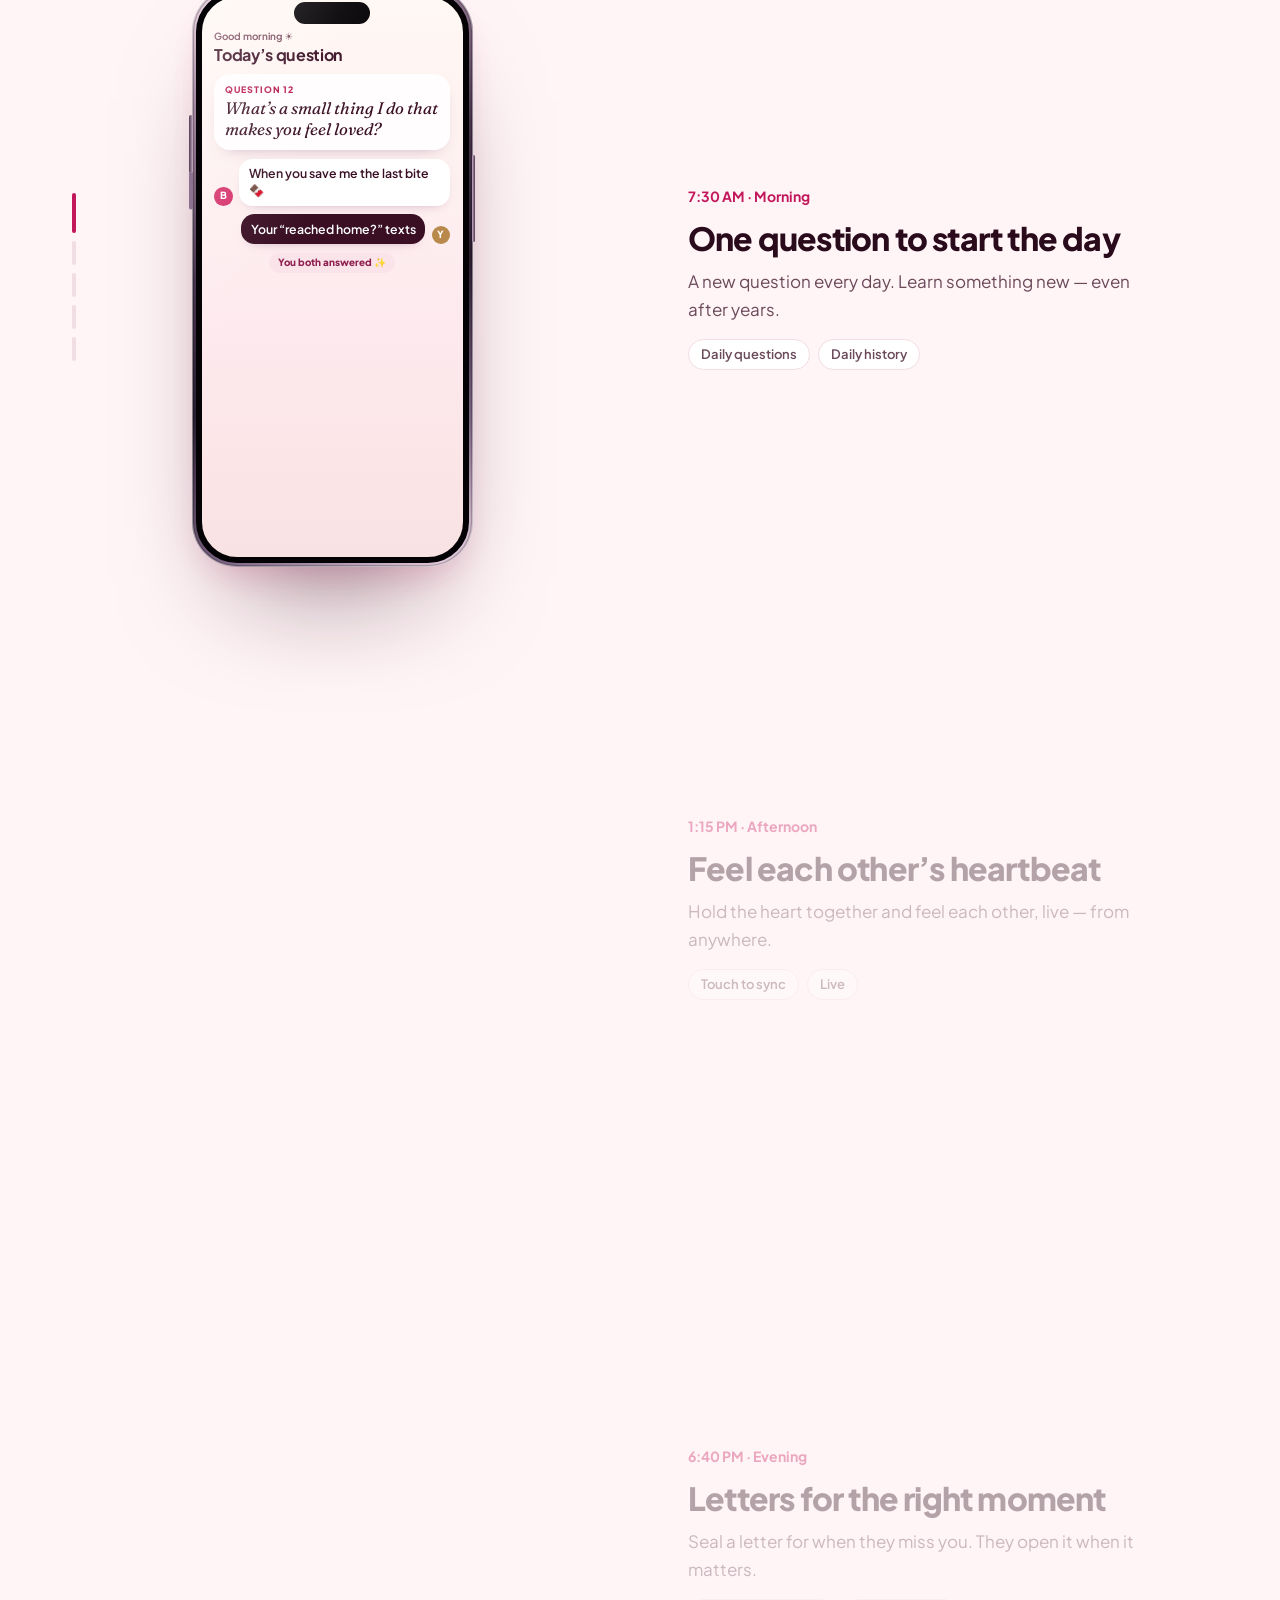
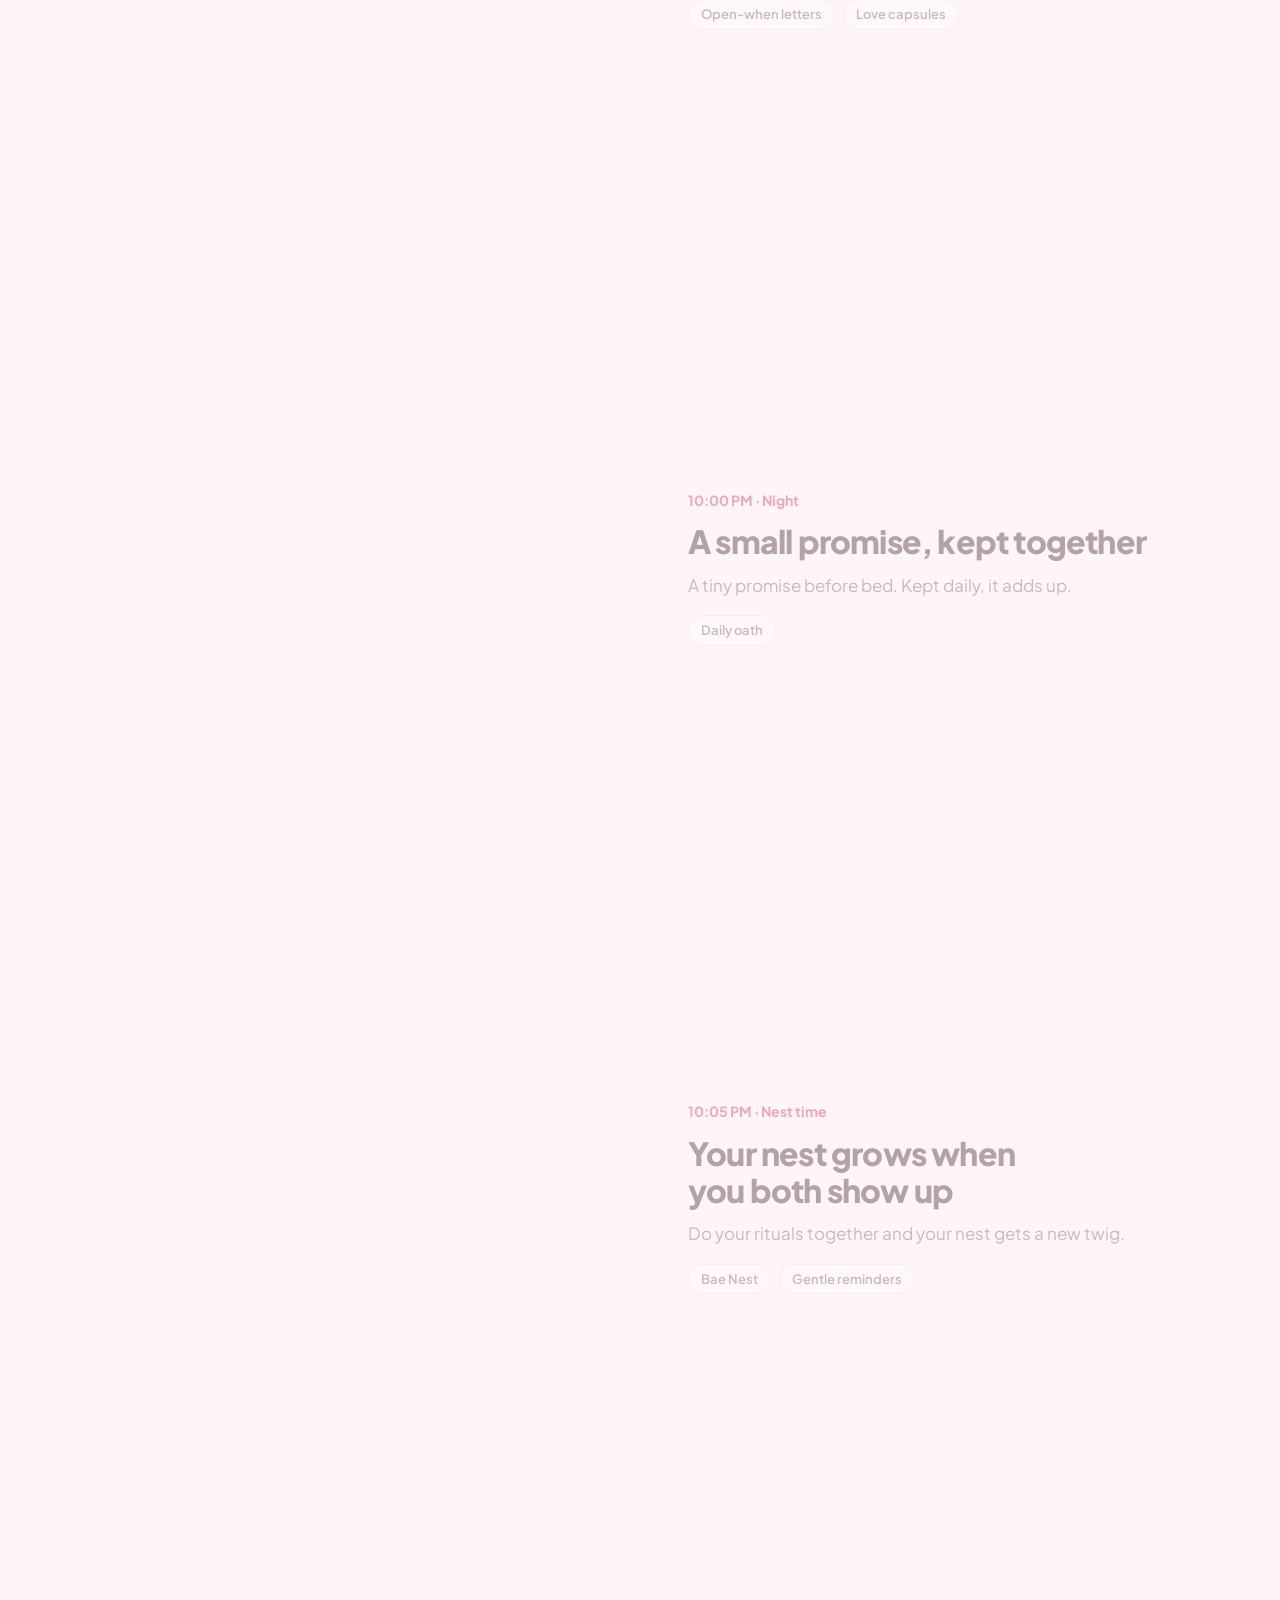
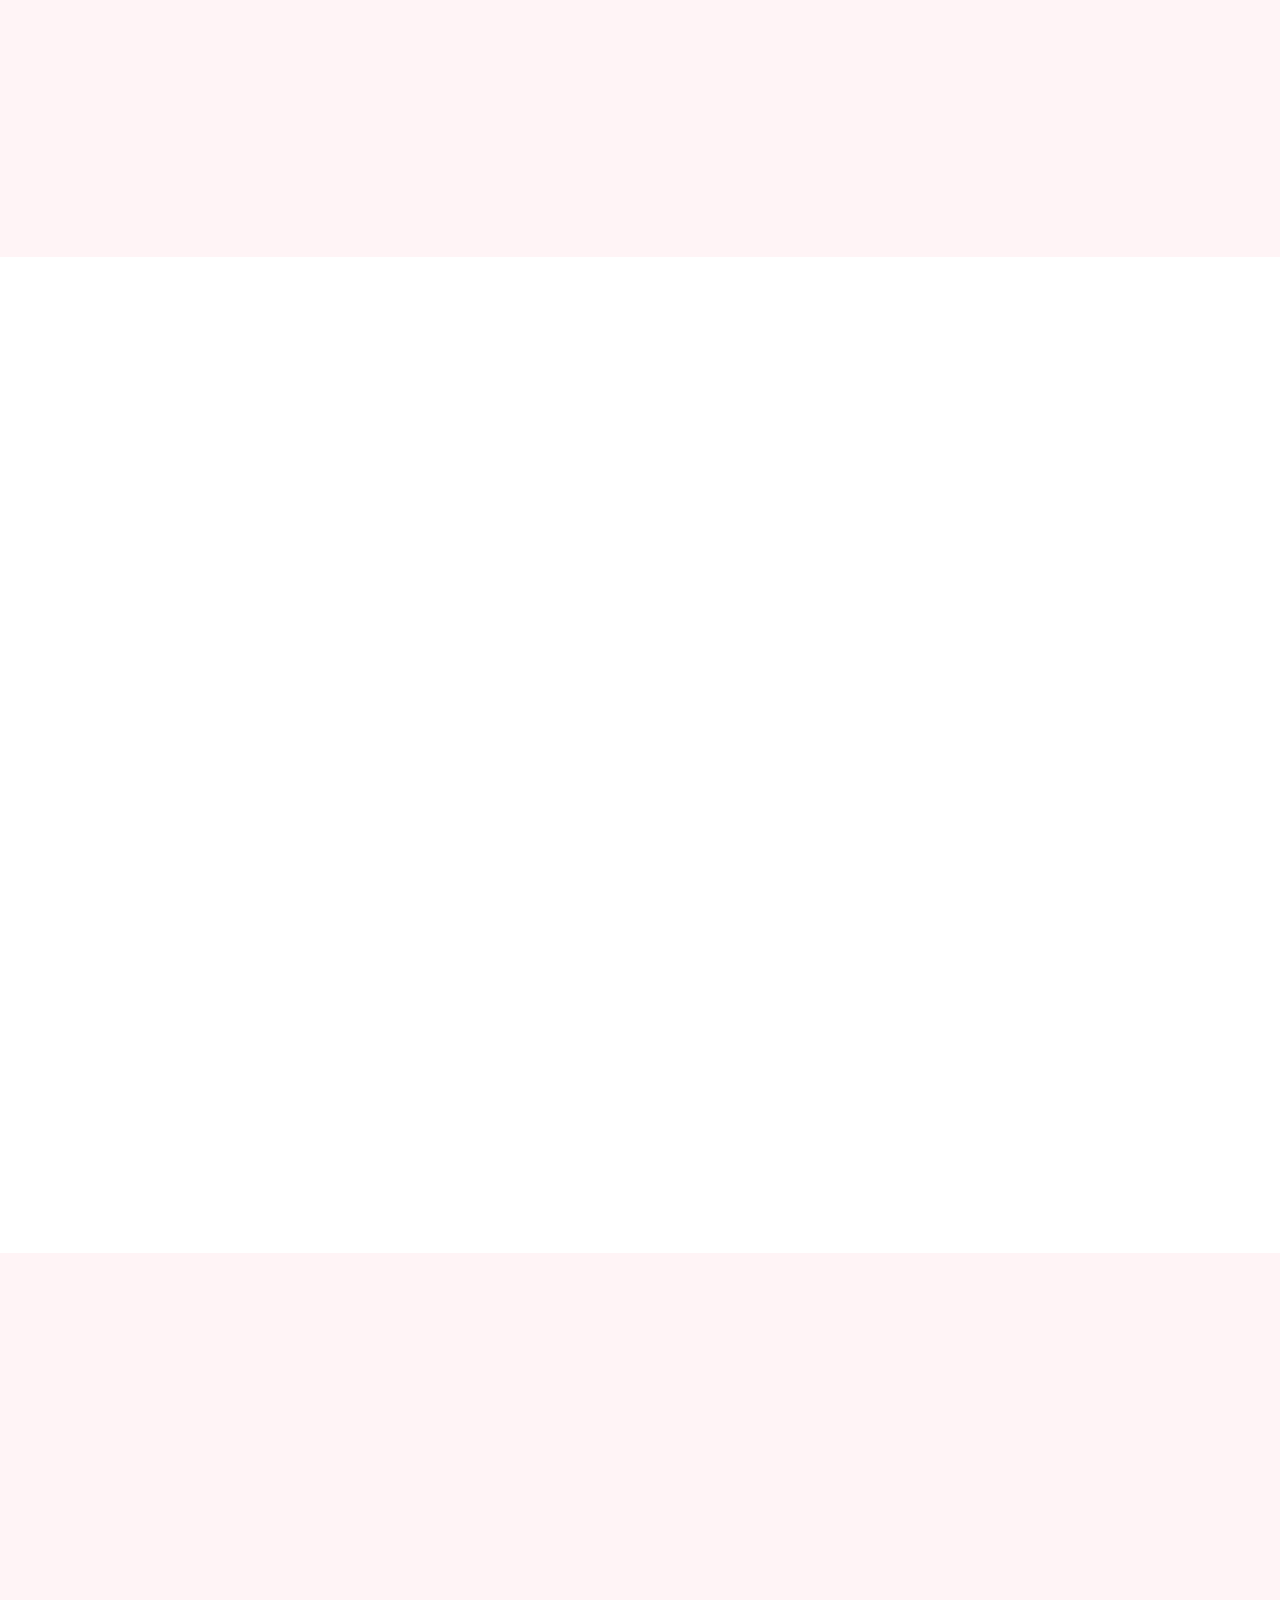
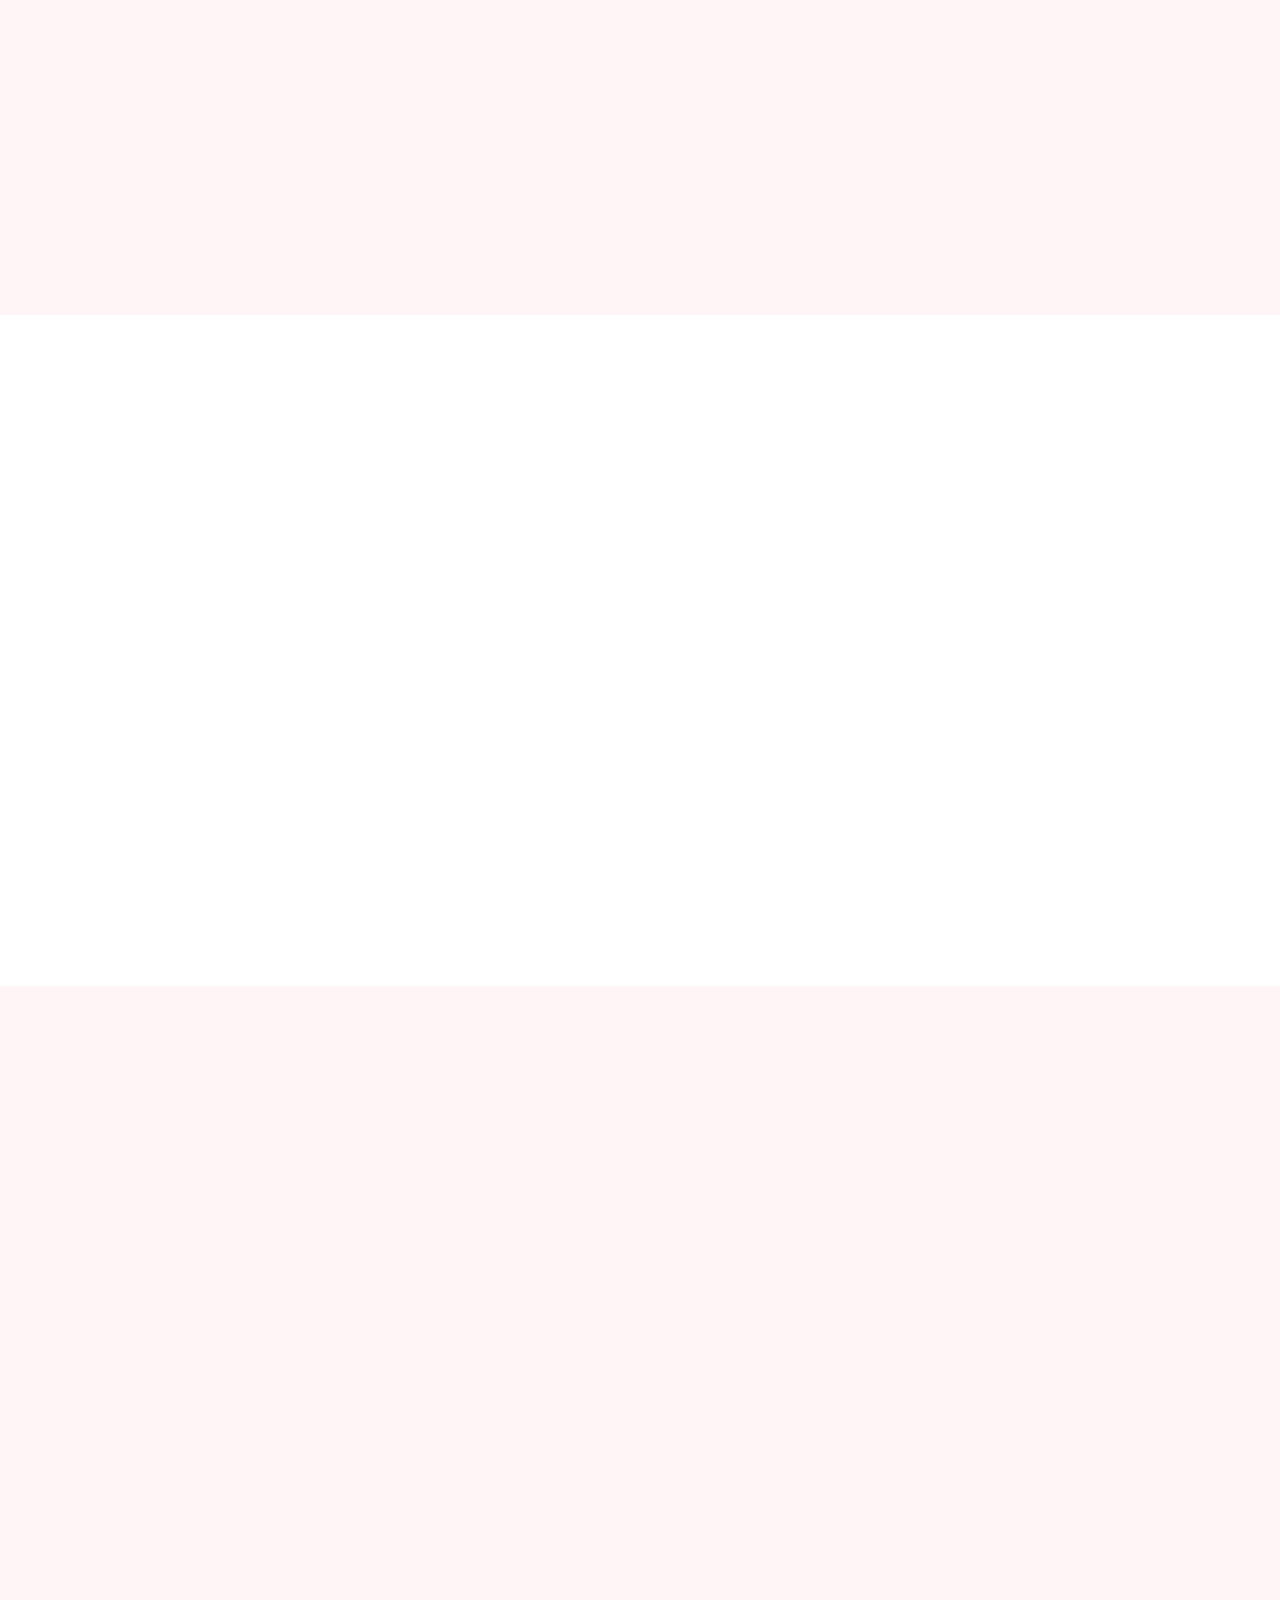
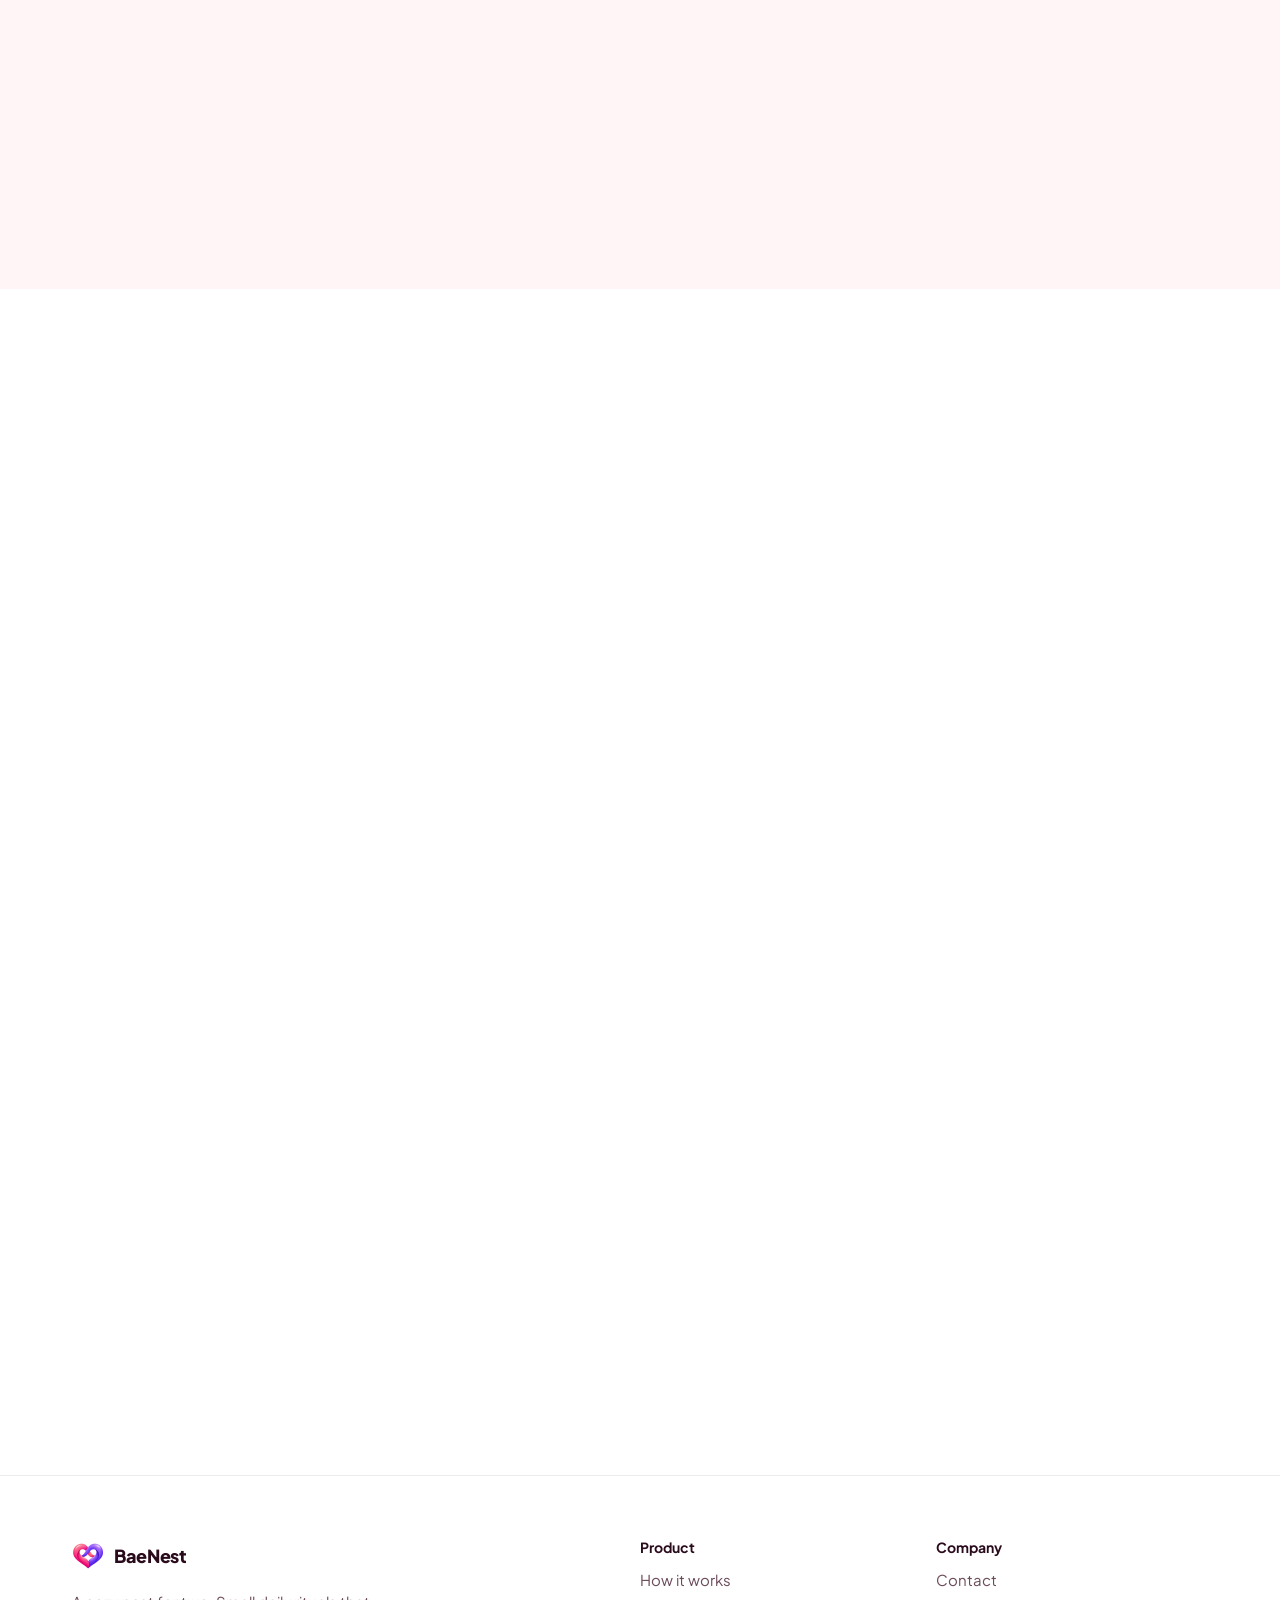
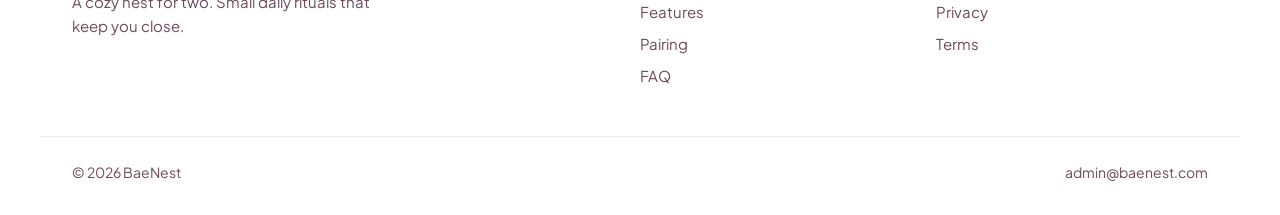
==== commit 4c3c3a11: "Clean product redesign: light hero, stats strip, 8px spacing and type scale, calmer motion Co-Author" ====
--- a/index.html
+++ b/index.html
@@ -6,7 +6,8 @@
   <meta http-equiv="Content-Security-Policy" content="default-src 'self'; img-src 'self' data:; style-src 'self'; script-src 'self'; object-src 'none'; base-uri 'none'; form-action 'none'">
   <title>BaeNest — A cozy nest for two</title>
   <meta name="description" content="BaeNest is the couples app for daily rituals: feel each other's heartbeat with Touch to sync, answer a daily question, keep a promise, seal open-when letters, match on date nights and grow a nest together.">
-  <meta name="theme-color" content="#2a0b1c">
+  <meta name="theme-color" content="#ffffff" media="(prefers-color-scheme: light)">
+  <meta name="theme-color" content="#160810" media="(prefers-color-scheme: dark)">
   <link rel="canonical" href="https://baenest.com/">
   <link rel="icon" href="/assets/app-icon.png" type="image/png">
   <link rel="apple-touch-icon" href="/assets/app-icon.png">
@@ -34,11 +35,11 @@
   <header class="site-header">
     <div class="wrap">
       <a class="brand" href="/" aria-label="BaeNest home">
-        <img src="/assets/logo-mark.png" width="34" height="34" alt="">
+        <img src="/assets/logo-mark.png" width="32" height="32" alt="">
         BaeNest
       </a>
       <nav class="nav" aria-label="Main">
-        <a href="#story">How it feels</a>
+        <a href="#story">How it works</a>
         <a href="#features">Features</a>
         <a href="#pair">Pairing</a>
         <a href="#faq">FAQ</a>
@@ -50,73 +51,82 @@
 
   <main id="main">
     <!-- ============ HERO ============ -->
-    <section class="hero night" aria-labelledby="hero-title">
-      <div class="aurora" aria-hidden="true"></div>
-      <div class="stars" data-count="90" aria-hidden="true"></div>
-      <div class="wrap">
+    <section class="hero" aria-labelledby="hero-title">
+      <div class="wrap hero-grid">
         <div class="hero-copy">
-          <span class="eyebrow fade-up"><img class="dot-logo" src="/assets/logo-mark.png" width="22" height="22" alt="">The couples app made for exactly two</span>
-          <h1 id="hero-title"><span class="h-line"><span>A <em>cozy</em> nest</span></span><span class="h-line"><span>for two.</span></span></h1>
-          <p class="lead fade-up d1">Small daily rituals for two — and a nest that grows when you both show up.</p>
-          <div class="cta-row fade-up d2">
+          <span class="badge fade-up"><b>New</b>Now on Android · iPhone coming soon</span>
+          <h1 id="hero-title" class="fade-up d1">A cozy nest <em>for two.</em></h1>
+          <p class="lead fade-up d2">Small daily rituals for two — and a nest that grows when you both show up.</p>
+          <div class="cta-row fade-up d3">
             <a class="btn btn-play" href="https://play.google.com/store/apps/details?id=com.baenest.app" rel="noopener">
               <svg viewBox="0 0 24 24" aria-hidden="true"><path fill="currentColor" d="M5 3.5v17a1 1 0 0 0 1.5.86l14-8.5a1 1 0 0 0 0-1.72l-14-8.5A1 1 0 0 0 5 3.5z"/></svg>
               <span><small>Get it on</small>Google Play</span>
             </a>
-            <a class="btn btn-ghost" href="#story">See how it feels</a>
-          </div>
-          <div class="meta fade-up d3"><span>15+ things to do together</span><span>7 languages</span><span>Android · iPhone later</span></div>
-        </div>
-
-        <div class="hero-stage">
+            <a class="btn btn-ghost" href="#story">See how it works</a>
+          </div>
+          <ul class="ticks fade-up d4">
+            <li>Made for exactly two</li>
+            <li>Private by design</li>
+            <li>7 languages</li>
+          </ul>
+        </div>
+
+        <div class="hero-visual fade-up d2">
           <div class="phone-wrap" role="img" aria-label="BaeNest home screen: Touch to sync is live, today's rituals, and your nest's progress">
-            <div class="phone-glow" aria-hidden="true"></div>
-            <div class="chip chip-1" aria-hidden="true"><span class="emo">💓</span><span>Bae is holding the heart<small>Tap to join</small></span></div>
-            <div class="chip chip-2" aria-hidden="true"><span class="emo">🌱</span><span>Your nest grew!<small>+1 twig today</small></span></div>
-            <div class="phone-intro" aria-hidden="true">
-              <div class="phone-float">
-                <div class="phone">
-                  <div class="screen">
-                    <div class="scr">
-                      <div class="s-card s-dark s-head"><small>Day 12 together</small><strong>You &amp; Bae 💕</strong></div>
-                      <div class="s-card">
-                        <span class="live">LIVE</span>
-                        <b>Touch to sync</b>
-                        <div class="muted-s">Bae is holding the heart now 💓</div>
-                      </div>
-                      <div class="s-card">
-                        <span class="s-label">Today</span>
-                        <ul class="ritual"><li>Daily question</li><li>Touch to sync</li><li class="open">Oath</li></ul>
-                      </div>
-                      <div class="s-card row">
-                        <svg viewBox="40 90 240 130"><ellipse cx="160" cy="166" rx="108" ry="20" fill="#8e5634"/><circle cx="122" cy="148" r="32" fill="#ff9fb8"/><circle cx="198" cy="148" r="32" fill="#cfa9ec"/><circle cx="134" cy="138" r="4" fill="#2b1430"/><circle cx="186" cy="138" r="4" fill="#2b1430"/><path d="M152 143l11 5-11 5zM168 143l-11 5 11 5z" fill="#f5a524"/><path d="M52 166c8 50 208 50 216 0-38 16-178 16-216 0z" fill="#b8764b"/></svg>
-                        <div><b>Your nest</b><div class="muted-s">12 twigs · 3 to the next level</div><div class="bar"><i></i></div></div>
-                      </div>
-                    </div>
+            <div class="phone">
+              <div class="screen">
+                <div class="scr">
+                  <div class="s-card s-dark s-head"><small>Day 12 together</small><strong>You &amp; Bae 💕</strong></div>
+                  <div class="s-card">
+                    <span class="live">LIVE</span>
+                    <b>Touch to sync</b>
+                    <div class="muted-s">Bae is holding the heart now 💓</div>
+                  </div>
+                  <div class="s-card">
+                    <span class="s-label">Today</span>
+                    <ul class="ritual"><li>Daily question</li><li>Touch to sync</li><li class="open">Oath</li></ul>
+                  </div>
+                  <div class="s-card row">
+                    <svg viewBox="40 90 240 130"><ellipse cx="160" cy="166" rx="108" ry="20" fill="#8e5634"/><circle cx="122" cy="148" r="32" fill="#ff9fb8"/><circle cx="198" cy="148" r="32" fill="#cfa9ec"/><circle cx="134" cy="138" r="4" fill="#2b1430"/><circle cx="186" cy="138" r="4" fill="#2b1430"/><path d="M152 143l11 5-11 5zM168 143l-11 5 11 5z" fill="#f5a524"/><path d="M52 166c8 50 208 50 216 0-38 16-178 16-216 0z" fill="#b8764b"/></svg>
+                    <div><b>Your nest</b><div class="muted-s">12 twigs · 3 to the next level</div><div class="bar"><i></i></div></div>
                   </div>
                 </div>
               </div>
             </div>
           </div>
-        </div>
-      </div>
-      <div class="scroll-cue" aria-hidden="true"></div>
+          <div class="float-card" aria-hidden="true">
+            <span class="fi"><svg viewBox="0 0 24 24" fill="none" stroke="currentColor" stroke-width="2" stroke-linecap="round" stroke-linejoin="round"><path d="M12 21v-9"/><path d="M12 12c0-4 3-7 8-7 0 5-3 7-8 7zM12 14c0-3-2.5-5.5-7-5.5 0 4 2.5 5.5 7 5.5z"/></svg></span>
+            <span>Your nest grew!<small>You both showed up today</small></span>
+          </div>
+        </div>
+      </div>
+    </section>
+
+    <!-- ============ STATS ============ -->
+    <section class="stats" aria-label="BaeNest at a glance">
+      <div class="wrap">
+        <ul class="stat-row">
+          <li><strong>15+</strong><span>things to do together</span></li>
+          <li><strong>7</strong><span>languages</span></li>
+          <li><strong>1 min</strong><span>to pair your phones</span></li>
+          <li><strong>2</strong><span>people. That’s it.</span></li>
+        </ul>
+      </div>
     </section>
 
     <!-- ============ STORY ============ -->
-    <section id="story" class="story night" aria-labelledby="story-title">
-      <div class="stars" data-count="50" aria-hidden="true"></div>
+    <section id="story" class="story alt" aria-labelledby="story-title">
       <div class="wrap">
         <div class="section-head reveal">
-          <span class="kicker"><b>01</b>A day in your nest</span>
+          <span class="kicker">How it works</span>
           <h2 id="story-title">Small rituals, <em>all day long</em></h2>
+          <p class="lead">A few minutes a day that keep you close — wherever you are.</p>
         </div>
 
         <div class="story-grid">
           <div class="story-stage" data-step="0">
             <div class="progress" aria-hidden="true"><i></i><i></i><i></i><i></i><i></i></div>
             <div class="phone-wrap" aria-hidden="true">
-              <div class="phone-glow"></div>
               <div class="phone">
                 <div class="screen">
                   <!-- 0: daily question -->
@@ -193,31 +203,31 @@
           <div class="chapters">
             <article class="chapter active" data-step="0">
               <span class="time">7:30 AM · Morning</span>
-              <h3>One question to <em>start the day</em></h3>
+              <h3>One question to start the day</h3>
               <p>A new question every day. Learn something new — even after years.</p>
               <div class="tags"><span>Daily questions</span><span>Daily history</span></div>
             </article>
             <article class="chapter" data-step="1">
               <span class="time">1:15 PM · Afternoon</span>
-              <h3>Feel each other’s <em>heartbeat</em></h3>
+              <h3>Feel each other’s heartbeat</h3>
               <p>Hold the heart together and feel each other, live — from anywhere.</p>
               <div class="tags"><span>Touch to sync</span><span>Live</span></div>
             </article>
             <article class="chapter" data-step="2">
               <span class="time">6:40 PM · Evening</span>
-              <h3>Letters for the <em>right moment</em></h3>
+              <h3>Letters for the right moment</h3>
               <p>Seal a letter for when they miss you. They open it when it matters.</p>
               <div class="tags"><span>Open-when letters</span><span>Love capsules</span></div>
             </article>
             <article class="chapter" data-step="3">
               <span class="time">10:00 PM · Night</span>
-              <h3>A small promise, <em>kept together</em></h3>
+              <h3>A small promise, kept together</h3>
               <p>A tiny promise before bed. Kept daily, it adds up.</p>
               <div class="tags"><span>Daily oath</span></div>
             </article>
             <article class="chapter" data-step="4">
               <span class="time">10:05 PM · Nest time</span>
-              <h3>Your nest grows when <em>you both show up</em></h3>
+              <h3>Your nest grows when you both show up</h3>
               <p>Do your rituals together and your nest gets a new twig.</p>
               <div class="tags"><span>Bae Nest</span><span>Gentle reminders</span></div>
             </article>
@@ -230,56 +240,56 @@
     <section id="features" aria-labelledby="features-title">
       <div class="wrap">
         <div class="section-head center reveal">
-          <span class="kicker"><b>02</b>Everything for two</span>
+          <span class="kicker">Features</span>
           <h2 id="features-title">So much more to <em>share</em></h2>
-          <p class="lead">Play, plan, dream and remember.</p>
-        </div>
-        <div class="fgrid">
-          <article class="fcard reveal">
+          <p class="lead">Play, plan, dream and remember — together.</p>
+        </div>
+        <div class="fgrid reveal">
+          <article class="fcard">
             <div class="ficon"><svg viewBox="0 0 24 24" fill="none" stroke="currentColor" stroke-width="2" stroke-linecap="round" stroke-linejoin="round" aria-hidden="true"><rect x="3" y="4" width="18" height="17" rx="3"/><path d="M8 2v4M16 2v4M3 10h18"/><path d="M12 18c-2.2-1.4-3.5-2.6-3.5-4a1.8 1.8 0 0 1 3.5-.6 1.8 1.8 0 0 1 3.5.6c0 1.4-1.3 2.6-3.5 4z"/></svg></div>
             <h3>Date night matcher</h3><p>Swipe, match, go out.</p>
           </article>
-          <article class="fcard reveal">
+          <article class="fcard">
             <div class="ficon"><svg viewBox="0 0 24 24" fill="none" stroke="currentColor" stroke-width="2" stroke-linecap="round" stroke-linejoin="round" aria-hidden="true"><path d="M9 6h11M9 12h11M9 18h11"/><path d="M3.5 6l1 1 2-2M3.5 12l1 1 2-2M4 18h2"/></svg></div>
             <h3>100 things together</h3><p>A bucket list for two.</p>
           </article>
-          <article class="fcard reveal">
+          <article class="fcard">
             <div class="ficon"><svg viewBox="0 0 24 24" fill="none" stroke="currentColor" stroke-width="2" stroke-linecap="round" stroke-linejoin="round" aria-hidden="true"><circle cx="12" cy="12" r="9"/><path d="M9.5 9.5a2.5 2.5 0 1 1 3.5 2.3c-.6.3-1 .8-1 1.4v.3M12 17h.01"/></svg></div>
             <h3>Know your partner</h3><p>How well do you know them?</p>
           </article>
-          <article class="fcard reveal">
+          <article class="fcard">
             <div class="ficon"><svg viewBox="0 0 24 24" fill="none" stroke="currentColor" stroke-width="2" stroke-linecap="round" stroke-linejoin="round" aria-hidden="true"><path d="M8 21h8M12 17v4M7 4h10v5a5 5 0 0 1-10 0z"/><path d="M17 5h3v2a3 3 0 0 1-3 3M7 5H4v2a3 3 0 0 0 3 3"/></svg></div>
             <h3>Who knows better?</h3><p>Couple quizzes, friendly scores.</p>
           </article>
-          <article class="fcard reveal">
+          <article class="fcard">
             <div class="ficon"><svg viewBox="0 0 24 24" fill="none" stroke="currentColor" stroke-width="2" stroke-linecap="round" stroke-linejoin="round" aria-hidden="true"><path d="M9 3v18M15 3v18M3 9h18M3 15h18"/></svg></div>
             <h3>Games for two</h3><p>Quick games, together.</p>
           </article>
-          <article class="fcard reveal">
+          <article class="fcard">
             <div class="ficon"><svg viewBox="0 0 24 24" fill="none" stroke="currentColor" stroke-width="2" stroke-linecap="round" stroke-linejoin="round" aria-hidden="true"><path d="M12 21v-9"/><path d="M12 12c0-4 3-7 8-7 0 5-3 7-8 7zM12 14c0-3-2.5-5.5-7-5.5 0 4 2.5 5.5 7 5.5z"/></svg></div>
             <h3>Grow together</h3><p>Small goals, big love.</p>
           </article>
-          <article class="fcard reveal">
+          <article class="fcard">
             <div class="ficon"><svg viewBox="0 0 24 24" fill="none" stroke="currentColor" stroke-width="2" stroke-linecap="round" stroke-linejoin="round" aria-hidden="true"><path d="M12 3l2.6 5.3 5.9.9-4.3 4.1 1 5.8L12 16.4 6.8 19.1l1-5.8-4.3-4.1 5.9-.9z"/></svg></div>
             <h3>Future board</h3><p>Dream and plan together.</p>
           </article>
-          <article class="fcard reveal">
+          <article class="fcard">
             <div class="ficon"><svg viewBox="0 0 24 24" fill="none" stroke="currentColor" stroke-width="2" stroke-linecap="round" stroke-linejoin="round" aria-hidden="true"><rect x="3" y="4" width="18" height="16" rx="3"/><circle cx="9" cy="10" r="2"/><path d="M21 16l-5-5-9 9"/></svg></div>
             <h3>Memories</h3><p>Your moments, in one place.</p>
           </article>
-          <article class="fcard reveal">
+          <article class="fcard">
             <div class="ficon"><svg viewBox="0 0 24 24" fill="none" stroke="currentColor" stroke-width="2" stroke-linecap="round" stroke-linejoin="round" aria-hidden="true"><path d="M21 12a8 8 0 0 1-11.6 7.1L4 20l1-4.6A8 8 0 1 1 21 12z"/></svg></div>
             <h3>Private chat</h3><p>Just the two of you.</p>
           </article>
-          <article class="fcard reveal">
+          <article class="fcard">
             <div class="ficon"><svg viewBox="0 0 24 24" fill="none" stroke="currentColor" stroke-width="2" stroke-linecap="round" stroke-linejoin="round" aria-hidden="true"><path d="M6 8a6 6 0 0 1 12 0c0 7 3 9 3 9H3s3-2 3-9"/><path d="M10.3 21a1.9 1.9 0 0 0 3.4 0"/></svg></div>
             <h3>Thoughtful reminders</h3><p>Remember the little things.</p>
           </article>
-          <article class="fcard reveal">
+          <article class="fcard">
             <div class="ficon"><svg viewBox="0 0 24 24" fill="none" stroke="currentColor" stroke-width="2" stroke-linecap="round" stroke-linejoin="round" aria-hidden="true"><path d="M12 3l1.8 4.6L18.5 9l-4.7 1.4L12 15l-1.8-4.6L5.5 9l4.7-1.4z"/><path d="M19 15l.9 2.1L22 18l-2.1.9L19 21l-.9-2.1L16 18l2.1-.9z"/></svg></div>
             <h3>Partner moments</h3><p>Share moments as they happen.</p>
           </article>
-          <article class="fcard reveal">
+          <article class="fcard">
             <div class="ficon"><svg viewBox="0 0 24 24" fill="none" stroke="currentColor" stroke-width="2" stroke-linecap="round" stroke-linejoin="round" aria-hidden="true"><path d="M3 12a9 9 0 1 0 3-6.7L3 8"/><path d="M3 3v5h5M12 7v5l3 2"/></svg></div>
             <h3>Daily history</h3><p>Every answer, every promise.</p>
           </article>
@@ -291,7 +301,7 @@
     <section class="alt matcher" aria-labelledby="match-title">
       <div class="wrap split">
         <div class="reveal">
-          <span class="kicker"><b>03</b>Date night matcher</span>
+          <span class="kicker">Date night matcher</span>
           <h2 id="match-title">Date night, <em>decided.</em></h2>
           <p class="lead">No more “what do you want to do?” Swipe date ideas — when you both like one, it’s a match.</p>
         </div>
@@ -310,22 +320,22 @@
     <section aria-labelledby="trust-title">
       <div class="wrap">
         <div class="section-head center reveal">
-          <span class="kicker"><b>04</b>Built with care</span>
+          <span class="kicker">Privacy</span>
           <h2 id="trust-title">Just the <em>two of you</em></h2>
         </div>
-        <div class="trust">
-          <article class="tcard reveal">
+        <div class="trust reveal">
+          <article class="tcard">
             <div class="ficon"><svg viewBox="0 0 24 24" fill="none" stroke="currentColor" stroke-width="2" stroke-linecap="round" stroke-linejoin="round" aria-hidden="true"><rect x="5" y="11" width="14" height="10" rx="2"/><path d="M8.5 11V8a3.5 3.5 0 0 1 7 0v3M12 15v2"/></svg></div>
             <h3>Private by design</h3>
             <p>No profiles, no followers, no feed.</p>
           </article>
-          <article class="tcard reveal">
+          <article class="tcard">
             <div class="ficon"><svg viewBox="0 0 24 24" fill="none" stroke="currentColor" stroke-width="2" stroke-linecap="round" stroke-linejoin="round" aria-hidden="true"><circle cx="12" cy="12" r="9"/><path d="M3 12h18M12 3c2.5 2.6 3.7 5.6 3.7 9s-1.2 6.4-3.7 9c-2.5-2.6-3.7-5.6-3.7-9S9.5 5.6 12 3z"/></svg></div>
             <h3>Speaks your language</h3>
             <p>Use it in the language of home.</p>
             <div class="langs"><span lang="en">English</span><span lang="ta">தமிழ்</span><span lang="hi">हिन्दी</span><span lang="ml">മലയാളം</span><span lang="kn">ಕನ್ನಡ</span><span lang="te">తెలుగు</span><span lang="fr">Français</span></div>
           </article>
-          <article class="tcard reveal">
+          <article class="tcard">
             <div class="ficon"><svg viewBox="0 0 24 24" fill="none" stroke="currentColor" stroke-width="2" stroke-linecap="round" stroke-linejoin="round" aria-hidden="true"><path d="M12 21s-6.5-5.6-6.5-11a6.5 6.5 0 0 1 13 0c0 5.4-6.5 11-6.5 11z"/><circle cx="12" cy="10" r="2.2"/></svg></div>
             <h3>Close or far apart</h3>
             <p>Your rituals reach each other anywhere.</p>
@@ -338,7 +348,7 @@
     <section id="pair" class="alt" aria-labelledby="pair-title">
       <div class="wrap">
         <div class="section-head reveal">
-          <span class="kicker"><b>05</b>Pairing</span>
+          <span class="kicker">Pairing</span>
           <h2 id="pair-title">Pair up in <em>under a minute</em></h2>
         </div>
         <ol class="steps reveal">
@@ -346,8 +356,8 @@
           <li><div><strong>Open Connect partner</strong><span>One of you shows a QR code or sends an invite.</span></div></li>
           <li><div><strong>Scan or tap — paired!</strong><span>The other scans the QR or opens the link.</span></div></li>
         </ol>
-        <div class="grid grid-2">
-          <article class="card pair-tile reveal">
+        <div class="grid grid-2 reveal">
+          <article class="card pair-tile">
             <h3>Together? Scan the QR</h3>
             <p>Side by side? Scan and you’re paired.</p>
             <div class="viz" aria-hidden="true">
@@ -362,7 +372,7 @@
               </svg>
             </div>
           </article>
-          <article class="card pair-tile reveal">
+          <article class="card pair-tile">
             <h3>Apart? Send it on WhatsApp</h3>
             <p>Far apart? Send the link. One tap, done.</p>
             <div class="viz" aria-hidden="true">
@@ -384,10 +394,11 @@
 
     <!-- ============ FAQ ============ -->
     <section id="faq" aria-labelledby="faq-title">
-      <div class="wrap">
-        <div class="section-head center reveal">
-          <span class="kicker"><b>06</b>FAQ</span>
-          <h2 id="faq-title">Good <em>questions</em></h2>
+      <div class="wrap faq-grid">
+        <div class="section-head reveal">
+          <span class="kicker">FAQ</span>
+          <h2 id="faq-title">Questions, <em>answered</em></h2>
+          <p class="lead">Something else on your mind? <a href="/contact/">Contact us</a>.</p>
         </div>
         <div class="faq reveal">
           <details>
@@ -410,18 +421,18 @@
       </div>
     </section>
 
-    <!-- ============ FINALE ============ -->
-    <section class="finale night" aria-labelledby="cta-title">
-      <div class="aurora" aria-hidden="true"></div>
-      <div class="stars" data-count="70" aria-hidden="true"></div>
-      <div class="wrap reveal">
-        <div class="logo-orb" aria-hidden="true"><img src="/assets/logo-mark.png" width="128" height="128" alt="" loading="lazy" decoding="async"></div>
-        <h2 id="cta-title">Start your nest <em>tonight.</em></h2>
-        <p class="lead">Two phones. One nest. A few minutes a day.</p>
-        <a class="btn btn-play" href="https://play.google.com/store/apps/details?id=com.baenest.app" rel="noopener">
-          <svg viewBox="0 0 24 24" aria-hidden="true"><path fill="currentColor" d="M5 3.5v17a1 1 0 0 0 1.5.86l14-8.5a1 1 0 0 0 0-1.72l-14-8.5A1 1 0 0 0 5 3.5z"/></svg>
-          <span><small>Get it on</small>Google Play</span>
-        </a>
+    <!-- ============ CTA ============ -->
+    <section class="cta" aria-labelledby="cta-title">
+      <div class="wrap">
+        <div class="cta-card reveal">
+          <div class="logo-orb" aria-hidden="true"><img src="/assets/logo-mark.png" width="128" height="128" alt="" loading="lazy" decoding="async"></div>
+          <h2 id="cta-title">Start your nest <em>tonight.</em></h2>
+          <p class="lead">Two phones. One nest. A few minutes a day.</p>
+          <a class="btn btn-play" href="https://play.google.com/store/apps/details?id=com.baenest.app" rel="noopener">
+            <svg viewBox="0 0 24 24" aria-hidden="true"><path fill="currentColor" d="M5 3.5v17a1 1 0 0 0 1.5.86l14-8.5a1 1 0 0 0 0-1.72l-14-8.5A1 1 0 0 0 5 3.5z"/></svg>
+            <span><small>Get it on</small>Google Play</span>
+          </a>
+        </div>
       </div>
     </section>
   </main>
@@ -429,11 +440,11 @@
   <footer class="site-footer">
     <div class="wrap foot">
       <div class="foot-brand">
-        <a class="brand" href="/" aria-label="BaeNest home"><img src="/assets/logo-mark.png" width="34" height="34" alt="">BaeNest</a>
+        <a class="brand" href="/" aria-label="BaeNest home"><img src="/assets/logo-mark.png" width="32" height="32" alt="">BaeNest</a>
         <p>A cozy nest for two. Small daily rituals that keep you close.</p>
       </div>
       <nav aria-labelledby="foot-product"><h2 id="foot-product">Product</h2>
-        <a href="/#story">How it feels</a><a href="/#features">Features</a><a href="/#pair">Pairing</a><a href="/#faq">FAQ</a>
+        <a href="/#story">How it works</a><a href="/#features">Features</a><a href="/#pair">Pairing</a><a href="/#faq">FAQ</a>
       </nav>
       <nav aria-labelledby="foot-company"><h2 id="foot-company">Company</h2>
         <a href="/contact/">Contact</a><a href="/privacy/">Privacy</a><a href="/terms/">Terms</a>
--- a/assets/style.css
+++ b/assets/style.css
@@ -4,258 +4,215 @@
   font-style: normal; font-weight: 400 800; font-display: swap; }
 
 /* BaeNest — shared styles. Mobile-first, light + dark via prefers-color-scheme.
-   .night sections are always dark (cinematic hero, story, closing band). */
+   One spacing scale (--s1…--s10, 4px base) and one type scale keep every page in rhythm. */
 
 :root {
-  --bg: #fff7f2;
-  --bg-2: #fbebe7;
+  --bg: #ffffff;
+  --bg-2: #fff4f6;
   --surface: #ffffff;
-  --glass: rgba(255, 255, 255, 0.72);
-  --glass-border: rgba(255, 255, 255, 0.9);
-  --text: #3a0f24;
-  --muted: #6e4558;
+  --text: #2a0b1c;
+  --muted: #6b4a5a;
   --accent: #c2185b;
-  --gold: #a87a3d;
+  --accent-soft: #fde7ee;
   --btn-bg: #3a0f24;
   --btn-text: #ffffff;
   --btn-hover: #5a1736;
-  --border: #f2dcd8;
+  --border: #f1dde4;
+  --hairline: rgba(42, 11, 28, 0.08);
   --ring: rgba(194, 24, 91, 0.4);
-  --shadow: 0 1px 2px rgba(58, 15, 36, 0.05), 0 14px 36px -18px rgba(58, 15, 36, 0.22);
-  --shadow-lg: 0 2px 4px rgba(58, 15, 36, 0.06), 0 36px 72px -30px rgba(58, 15, 36, 0.38);
-  --hairline: rgba(58, 15, 36, 0.08);
-  --grad-text: linear-gradient(100deg, #d81b60 0%, #a0174f 55%, #5a1736 100%);
-  --grad-icon: linear-gradient(140deg, #f06292 0%, #a0174f 100%);
-  --hero: radial-gradient(60% 50% at 15% 10%, #fde3d6 0%, transparent 70%),
-          radial-gradient(55% 55% at 90% 20%, #f8d7df 0%, transparent 70%),
-          radial-gradient(70% 60% at 50% 100%, #f6e3d3 0%, transparent 70%),
-          #fff7f2;
+  --header-bg: rgba(255, 255, 255, 0.86);
+  --shadow-sm: 0 1px 2px rgba(42, 11, 28, 0.06);
+  --shadow: 0 1px 2px rgba(42, 11, 28, 0.04), 0 12px 32px -16px rgba(42, 11, 28, 0.2);
+  --shadow-lg: 0 2px 4px rgba(42, 11, 28, 0.05), 0 32px 64px -28px rgba(42, 11, 28, 0.34);
+  --hero: radial-gradient(60% 55% at 10% 0%, #fde7ee 0%, transparent 70%),
+          radial-gradient(45% 50% at 100% 10%, #fdefe6 0%, transparent 70%), #ffffff;
+  --panel: linear-gradient(160deg, #fde7ee 0%, #fbd6e0 58%, #f8dccf 100%);
   --bubble: #dcf5d0;
-  --grain: 0.045;
-  --radius: 28px;
+
+  --s1: 4px; --s2: 8px; --s3: 12px; --s4: 16px; --s5: 24px;
+  --s6: 32px; --s7: 48px; --s8: 64px; --s9: 96px; --s10: 128px;
+  --section: 80px;
+  --header-h: 64px;
+  --radius-sm: 12px; --radius: 20px; --radius-lg: 32px;
+
   --font: "Plus Jakarta Sans", ui-sans-serif, system-ui, -apple-system, "Segoe UI Variable Display", "Segoe UI", Roboto, "Helvetica Neue", sans-serif;
   --serif: "Fraunces", "Iowan Old Style", "Palatino Linotype", Palatino, "Book Antiqua", Georgia, serif;
   --ease: cubic-bezier(.16, 1, .3, 1);
   color-scheme: light dark;
 }
+@media (min-width: 960px) { :root { --section: 120px; --header-h: 72px; } }
 
 @media (prefers-color-scheme: dark) {
   :root {
-    --bg: #1c0712;
-    --bg-2: #25091a;
-    --surface: #2e0d20;
-    --glass: rgba(46, 13, 32, 0.62);
-    --glass-border: rgba(255, 255, 255, 0.08);
-    --text: #fdf0f3;
-    --muted: #e2c4d0;
+    --bg: #160810;
+    --bg-2: #1f0b16;
+    --surface: #261020;
+    --text: #fbeef2;
+    --muted: #d9b9c7;
     --accent: #ff9ab8;
-    --gold: #e2bd85;
-    --btn-bg: #f8d7df;
-    --btn-text: #3a0f24;
+    --accent-soft: rgba(255, 154, 184, 0.12);
+    --btn-bg: #fbe3ea;
+    --btn-text: #2a0b1c;
     --btn-hover: #ffffff;
-    --border: #451a30;
+    --border: #3a1a2b;
+    --hairline: rgba(255, 255, 255, 0.08);
     --ring: rgba(255, 154, 184, 0.45);
+    --header-bg: rgba(22, 8, 16, 0.82);
+    --shadow-sm: 0 1px 2px rgba(0, 0, 0, 0.4);
     --shadow: 0 1px 2px rgba(0, 0, 0, 0.3), 0 16px 40px -20px rgba(0, 0, 0, 0.7);
     --shadow-lg: 0 2px 4px rgba(0, 0, 0, 0.3), 0 40px 80px -30px rgba(0, 0, 0, 0.8);
-    --hairline: rgba(255, 255, 255, 0.08);
-    --grad-text: linear-gradient(100deg, #ffb3c9 0%, #f48fb1 50%, #e8c39e 100%);
-    --hero: radial-gradient(60% 50% at 15% 10%, #4a1428 0%, transparent 70%),
-            radial-gradient(55% 55% at 90% 20%, #45122e 0%, transparent 70%),
-            radial-gradient(70% 60% at 50% 100%, #3a1a1c 0%, transparent 70%),
-            #1c0712;
+    --hero: radial-gradient(60% 55% at 10% 0%, #3a1229 0%, transparent 70%),
+            radial-gradient(45% 50% at 100% 10%, #2e1420 0%, transparent 70%), #160810;
+    --panel: linear-gradient(160deg, #3a1229 0%, #2a0e1f 60%, #2b1418 100%);
     --bubble: #1f3d2c;
-    --grain: 0.06;
   }
-}
-
-.night {
-  --night: #2a0b1c;
-  --text: #fff3f5;
-  --muted: #e8cad5;
-  --accent: #ffa5c0;
-  --gold: #e2bd85;
-  --surface: rgba(255, 255, 255, 0.06);
-  --border: rgba(255, 255, 255, 0.1);
-  --glass: rgba(255, 255, 255, 0.08);
-  --glass-border: rgba(255, 255, 255, 0.14);
-  --btn-bg: #ffffff;
-  --btn-text: #3a0f24;
-  --btn-hover: #fbe3ea;
-  --grad-text: linear-gradient(100deg, #ffc2d4 0%, #f7a1bd 45%, #e8c39e 100%);
-  --shadow: 0 20px 50px -24px rgba(0, 0, 0, 0.8);
-  background: radial-gradient(120% 80% at 50% 0%, #3d1029 0%, var(--night) 60%), var(--night);
-  color: var(--text);
-  position: relative;
-  isolation: isolate;
 }
 
 *, *::before, *::after { box-sizing: border-box; }
 [hidden] { display: none !important; }
 
-html { -webkit-text-size-adjust: 100%; scroll-behavior: smooth; scroll-padding-top: 90px; }
+html { -webkit-text-size-adjust: 100%; scroll-behavior: smooth; scroll-padding-top: calc(var(--header-h) + var(--s4)); }
 body {
   margin: 0;
   background: var(--bg);
   color: var(--text);
   font-family: var(--font);
   font-size: 1.0625rem;
-  line-height: 1.65;
+  line-height: 1.6;
   -webkit-font-smoothing: antialiased;
   overflow-x: clip;
-}
-body::after {
-  content: ""; position: fixed; inset: 0; pointer-events: none; z-index: 100; opacity: var(--grain);
-  background-image: url("data:image/svg+xml,%3Csvg xmlns='http://www.w3.org/2000/svg' width='160' height='160'%3E%3Cfilter id='n'%3E%3CfeTurbulence type='fractalNoise' baseFrequency='.9' numOctaves='3' stitchTiles='stitch'/%3E%3C/filter%3E%3Crect width='100%25' height='100%25' filter='url(%23n)'/%3E%3C/svg%3E");
 }
 img, svg { display: block; max-width: 100%; }
 a { color: var(--accent); text-underline-offset: 3px; }
 a:hover { text-decoration-thickness: 2px; }
 :focus-visible { outline: 3px solid var(--ring); outline-offset: 3px; border-radius: 10px; }
 
-h1, h2, h3 { line-height: 1.04; letter-spacing: -0.04em; margin: 0 0 0.45em; text-wrap: balance; }
-h1 { font-size: clamp(3rem, 12.5vw, 6.2rem); font-weight: 800; }
-h2 { font-size: clamp(2.1rem, 7.5vw, 3.6rem); font-weight: 800; }
-h3 { font-size: 1.25rem; font-weight: 750; letter-spacing: -0.02em; line-height: 1.2; }
-h1 em, h2 em, h3 em {
-  font-family: var(--serif); font-style: italic; font-weight: 400; letter-spacing: -0.02em; font-optical-sizing: auto;
-  background: var(--grad-text); -webkit-background-clip: text; background-clip: text; color: transparent;
-  padding-right: 0.08em;
-}
+/* Type scale */
+h1, h2, h3 { margin: 0; font-weight: 800; line-height: 1.1; letter-spacing: -0.025em; text-wrap: balance; }
+h1 { font-size: clamp(2.5rem, 8.4vw, 4.25rem); line-height: 1.04; letter-spacing: -0.035em; }
+h2 { font-size: clamp(2rem, 5.2vw, 3rem); letter-spacing: -0.03em; }
+h3 { font-size: 1.125rem; font-weight: 700; line-height: 1.3; letter-spacing: -0.01em; }
+h1 em, h2 em { font-family: var(--serif); font-style: italic; font-weight: 500; letter-spacing: -0.01em; color: var(--accent); }
 p { margin: 0 0 1em; }
 
-.wrap { width: 100%; max-width: 1160px; margin: 0 auto; padding: 0 16px; }
-@media (min-width: 640px) { .wrap { padding: 0 28px; } }
+.wrap { width: 100%; max-width: 1200px; margin: 0 auto; padding: 0 20px; }
+@media (min-width: 640px) { .wrap { padding: 0 32px; } }
 
 .skip { position: absolute; left: -999px; top: 8px; }
 .skip:focus { left: 8px; z-index: 30; background: var(--surface); padding: 8px 14px; }
 
-/* Floating glass header */
-.site-header { position: sticky; top: 0; z-index: 20; padding: 12px 12px 0; height: 72px; }
-.site-header .wrap {
-  display: flex; align-items: center; justify-content: space-between; gap: 12px; height: 60px;
-  max-width: 1100px; padding: 0 8px 0 16px; border-radius: 999px;
-  background: var(--glass); border: 1px solid var(--glass-border);
-  backdrop-filter: blur(18px) saturate(1.6); -webkit-backdrop-filter: blur(18px) saturate(1.6);
-  box-shadow: 0 10px 30px -18px rgba(43, 20, 48, 0.4);
-}
-.site-header + main { margin-top: -72px; }
-.site-header .wrap, .site-header .brand, .site-header .nav a { transition: background-color .4s ease, border-color .4s ease, color .4s ease; }
-.site-header.on-night .wrap { background: rgba(42, 11, 28, .66); border-color: rgba(255, 255, 255, .12); }
-.site-header.on-night .brand { color: #fbeef4; }
-.site-header.on-night .nav a:not(.btn) { color: #e3cddc; }
-.site-header.on-night .nav a:not(.btn):hover { color: #fff; background: rgba(255, 255, 255, .08); }
-.site-header.on-night .btn { background: #fff; color: #3a0f24; }
+/* ---------- Header ---------- */
+.site-header { position: sticky; top: 0; z-index: 20; background: var(--header-bg);
+  backdrop-filter: saturate(1.8) blur(16px); -webkit-backdrop-filter: saturate(1.8) blur(16px);
+  border-bottom: 1px solid transparent; transition: border-color .3s ease, box-shadow .3s ease; }
+.site-header.scrolled { border-bottom-color: var(--hairline); box-shadow: 0 8px 24px -20px rgba(42, 11, 28, 0.4); }
+.site-header .wrap { display: flex; align-items: center; justify-content: space-between; gap: var(--s4); height: var(--header-h); }
 .brand { display: inline-flex; align-items: center; gap: 10px; color: var(--text); text-decoration: none;
-  font-weight: 800; font-size: 1.15rem; letter-spacing: -0.02em; }
-.brand img { width: 34px; height: 34px; transform-origin: 50% 60%; filter: drop-shadow(0 4px 8px rgba(194, 24, 91, .28));
-  animation: logoIn 1s var(--ease) both, logoBeat 5s 1.4s ease-in-out infinite; }
-@keyframes logoIn { from { opacity: 0; transform: scale(.4) rotate(-24deg); } }
-@keyframes logoBeat { 0%, 70%, 100% { transform: scale(1); } 76% { transform: scale(1.14); } 82% { transform: scale(.97); } 88% { transform: scale(1.08); } 94% { transform: scale(1); } }
-.eyebrow .dot-logo { width: 22px; height: 22px; animation: logoBeat 5s 2s ease-in-out infinite; }
-/* Official logo, big: glow, beating heart, orbiting comet ring */
-.logo-orb { position: relative; width: 132px; height: 132px; margin: 0 auto 34px; display: grid; place-items: center;
-  animation: float 6s ease-in-out infinite; }
-.logo-orb img { width: 104px; height: auto; animation: logoBeat 4s ease-in-out infinite; filter: drop-shadow(0 12px 24px rgba(0, 0, 0, .35)); }
-.logo-orb::before { content: ""; position: absolute; inset: -14px; border-radius: 50%;
-  background: conic-gradient(from 0deg, transparent 0 62%, rgba(255, 92, 141, .95) 82%, rgba(124, 92, 255, .95) 96%, transparent 100%);
-  -webkit-mask: radial-gradient(farthest-side, transparent calc(100% - 2.5px), #000 calc(100% - 2px));
-  mask: radial-gradient(farthest-side, transparent calc(100% - 2.5px), #000 calc(100% - 2px));
-  animation: spin 5s linear infinite; }
-.logo-orb::after { content: ""; position: absolute; inset: -34px; z-index: -1; border-radius: 50%;
-  background: radial-gradient(closest-side, rgba(255, 92, 141, .5), rgba(124, 92, 255, .28) 60%, transparent);
-  filter: blur(8px); animation: breathe 4s ease-in-out infinite; }
-@keyframes spin { to { transform: rotate(1turn); } }
-.nav { display: flex; align-items: center; gap: 2px; }
-.nav a:not(.btn) { color: var(--muted); text-decoration: none; font-weight: 600; font-size: 0.95rem;
-  padding: 8px 14px; border-radius: 999px; display: none; }
-.nav a:not(.btn):hover { color: var(--text); background: var(--glass); }
-@media (min-width: 820px) { .nav a:not(.btn) { display: inline; } }
-
-/* Buttons */
-.btn { display: inline-flex; align-items: center; justify-content: center; gap: 10px; min-height: 52px;
-  padding: 12px 24px; border-radius: 999px; border: 0; font: inherit; font-weight: 700; text-decoration: none;
-  cursor: pointer; background: var(--btn-bg); color: var(--btn-text); box-shadow: var(--shadow);
-  transition: transform .3s var(--ease), background-color .2s ease, box-shadow .3s ease; }
-.btn { background-image: linear-gradient(180deg, rgba(255,255,255,.14), rgba(255,255,255,0) 60%);
-  box-shadow: inset 0 1px 0 rgba(255,255,255,.22), var(--shadow); }
-.btn:hover { background-color: var(--btn-hover); transform: translateY(-2px); box-shadow: var(--shadow-lg); }
-.btn:active { transform: translateY(0) scale(.98); }
-.btn svg { width: 22px; height: 22px; flex: none; }
-.btn-sm { min-height: 44px; padding: 8px 18px; font-size: 0.95rem; box-shadow: inset 0 1px 0 rgba(255,255,255,.22); }
-.btn-ghost { background: var(--glass); color: var(--text); box-shadow: inset 0 0 0 1.5px var(--glass-border);
-  backdrop-filter: blur(10px); -webkit-backdrop-filter: blur(10px); }
-.btn-ghost:hover { background: var(--surface); color: var(--text); }
-.btn-play small { display: block; font-size: 0.72rem; font-weight: 600; opacity: 0.75; line-height: 1.1; }
+  font-weight: 800; font-size: 1.125rem; letter-spacing: -0.02em; }
+.brand img { width: 32px; height: 32px; transform-origin: 50% 60%; animation: logoIn .9s var(--ease) both; }
+.brand:hover img { animation: logoBeat 1.2s ease-in-out; }
+.nav { display: flex; align-items: center; gap: var(--s1); }
+.nav a:not(.btn) { display: none; padding: 8px 12px; border-radius: 8px; color: var(--muted); text-decoration: none;
+  font-weight: 600; font-size: 0.9375rem; transition: color .2s ease, background-color .2s ease; }
+.nav a:not(.btn):hover { color: var(--text); background: var(--bg-2); }
+@media (min-width: 860px) { .nav a:not(.btn) { display: inline-block; } .nav .btn { margin-left: var(--s3); } }
+
+@keyframes logoIn { from { opacity: 0; transform: scale(.5) rotate(-20deg); } }
+@keyframes logoBeat { 0%, 100% { transform: scale(1); } 20% { transform: scale(1.14); } 35% { transform: scale(.97); } 50% { transform: scale(1.08); } 65% { transform: scale(1); } }
+
+/* ---------- Buttons ---------- */
+.btn { display: inline-flex; align-items: center; justify-content: center; gap: 10px; min-height: 52px; padding: 0 24px;
+  border: 0; border-radius: 999px; font: inherit; font-size: 1rem; font-weight: 700; text-decoration: none; cursor: pointer;
+  background: var(--btn-bg); color: var(--btn-text); box-shadow: var(--shadow-sm);
+  transition: background-color .2s ease, transform .2s var(--ease), box-shadow .2s ease; }
+.btn:hover { background: var(--btn-hover); transform: translateY(-1px); box-shadow: var(--shadow); }
+.btn:active { transform: none; }
+.btn svg { width: 20px; height: 20px; flex: none; }
+.btn-sm { min-height: 40px; padding: 0 16px; font-size: 0.9375rem; }
+.btn-ghost { background: var(--surface); color: var(--text); box-shadow: inset 0 0 0 1px var(--border); }
+.btn-ghost:hover { background: var(--bg-2); }
 .btn-play span { text-align: left; line-height: 1.15; }
-
-.eyebrow { display: inline-flex; align-items: center; gap: 8px; font-weight: 650; font-size: 0.88rem; color: var(--text);
-  background: var(--glass); border: 1px solid var(--glass-border); padding: 6px 14px 6px 8px; border-radius: 999px;
-  backdrop-filter: blur(10px); -webkit-backdrop-filter: blur(10px); margin-bottom: 22px; }
-.eyebrow .dot { width: 22px; height: 22px; border-radius: 50%; display: grid; place-items: center; font-size: 0.72rem;
-  background: var(--grad-icon); color: #fff; }
-.lead { font-size: clamp(1.1rem, 3.6vw, 1.3rem); color: var(--muted); max-width: 38ch; text-wrap: pretty; }
-.cta-row { display: flex; flex-wrap: wrap; gap: 12px; margin-top: 30px; }
-.fine { font-size: 0.92rem; color: var(--muted); margin-top: 18px; }
-.kicker { display: inline-flex; align-items: center; gap: 12px; font-size: 0.76rem; font-weight: 700; text-transform: uppercase; letter-spacing: 0.18em;
-  color: var(--gold); margin-bottom: 16px; }
-
-/* ---------- Stars + aurora (night sections) ---------- */
-.stars { position: absolute; inset: 0; z-index: -1; overflow: hidden; pointer-events: none; }
-.stars i { position: absolute; border-radius: 50%; background: #ffeedd; opacity: .5;
-  animation: twinkle var(--t, 3s) var(--d, 0s) ease-in-out infinite; }
-@keyframes twinkle { 0%, 100% { opacity: .15; } 50% { opacity: .9; } }
-.aurora { position: absolute; inset: 0; z-index: -2; overflow: hidden; pointer-events: none; }
-.aurora::before, .aurora::after { content: ""; position: absolute; width: 70vmax; height: 70vmax; border-radius: 50%;
-  filter: blur(90px); opacity: .55; animation: drift 22s ease-in-out infinite alternate; }
-.aurora::before { background: radial-gradient(circle, #9b2456 0%, transparent 65%); top: -30vmax; right: -25vmax; }
-.aurora::after { background: radial-gradient(circle, #8a5a2b 0%, transparent 65%); bottom: -35vmax; left: -25vmax; animation-delay: -11s; }
-@keyframes drift { from { transform: translate(0, 0) scale(1); } to { transform: translate(6vmax, 4vmax) scale(1.15); } }
+.btn-play small { display: block; font-size: 0.6875rem; font-weight: 600; opacity: 0.75; }
+.cta-row { display: flex; flex-wrap: wrap; gap: var(--s3); margin-top: var(--s6); }
+
+/* ---------- Shared bits ---------- */
+.lead { margin: 0; max-width: 46ch; color: var(--muted); font-size: clamp(1.0625rem, 2.4vw, 1.25rem); line-height: 1.55; text-wrap: pretty; }
+.fine { margin-top: var(--s4); color: var(--muted); font-size: 0.9375rem; }
+.kicker { display: inline-block; margin-bottom: var(--s3); color: var(--accent); font-size: 0.875rem; font-weight: 700; letter-spacing: 0.01em; }
+.eyebrow, .badge { display: inline-flex; align-items: center; gap: var(--s2); padding: 4px 12px 4px 4px; border-radius: 999px;
+  background: var(--surface); border: 1px solid var(--border); color: var(--text); font-size: 0.875rem; font-weight: 600;
+  margin-bottom: var(--s5); box-shadow: var(--shadow-sm); }
+.eyebrow .dot-logo { width: 24px; height: 24px; }
+.badge b { padding: 2px 10px; border-radius: 999px; background: var(--accent-soft); color: var(--accent); font-size: 0.8125rem; }
+
+section { padding: var(--section) 0; }
+.alt { background: var(--bg-2); }
+.section-head { max-width: 640px; margin-bottom: var(--s7); }
+.section-head .lead { margin-top: var(--s4); }
+@media (min-width: 960px) { .section-head { margin-bottom: var(--s8); } }
+.center { text-align: center; margin-inline: auto; }
+.center .lead { margin-inline: auto; }
 
 /* ---------- Hero ---------- */
-.hero { padding: 120px 0 72px; overflow: hidden; min-height: 100svh; display: flex; align-items: center; }
-.hero .wrap { display: grid; gap: 56px; align-items: center; }
-@media (min-width: 960px) { .hero { padding: 120px 0 80px; } .hero .wrap { grid-template-columns: 1.1fr 0.9fr; gap: 40px; } }
-.hero-stage { position: relative; }
+.hero { padding: var(--s7) 0 var(--s8); background: var(--hero); overflow: hidden; }
+.hero-grid { display: grid; gap: var(--s7); align-items: center; }
+.hero h1 { margin-bottom: var(--s5); }
+.hero .lead { max-width: 36ch; }
 @media (min-width: 960px) {
-  .hero-copy { transform: translateY(calc(var(--hs, 0) * -90px)); opacity: calc(1 - var(--hs, 0) * 1.4); }
-  .hero-stage { transform: translateY(calc(var(--hs, 0) * -50px)) scale(calc(1 + var(--hs, 0) * .08)); }
-}
-.h-line { display: block; overflow: hidden; padding-bottom: 0.1em; margin-bottom: -0.1em; }
-.h-line > span { display: inline-block; animation: rise 1.2s var(--ease) both; }
-.h-line:nth-child(2) > span { animation-delay: .14s; }
-@keyframes rise { from { transform: translateY(110%) rotate(3deg); } }
-.fade-up { animation: fadeUp 1.1s var(--ease) both; }
-.d1 { animation-delay: .35s; } .d2 { animation-delay: .5s; } .d3 { animation-delay: .65s; } .d4 { animation-delay: .8s; }
-@keyframes fadeUp { from { opacity: 0; transform: translateY(24px); filter: blur(6px); } }
-.meta { display: flex; flex-wrap: wrap; gap: 8px 18px; margin-top: 28px; color: var(--muted); font-size: 0.92rem; font-weight: 600; }
-.meta span::before { content: "✦"; color: var(--gold); margin-right: 8px; font-size: .8em; }
+  .hero { padding: var(--s8) 0 var(--s9); }
+  .hero-grid { grid-template-columns: 1.05fr 0.95fr; gap: var(--s8); }
+}
+.ticks { list-style: none; display: flex; flex-wrap: wrap; gap: var(--s2) var(--s5); margin: var(--s6) 0 0; padding: 0;
+  color: var(--muted); font-size: 0.9375rem; font-weight: 600; }
+.ticks li { display: flex; align-items: center; gap: var(--s2); }
+.ticks li::before { content: ""; width: 20px; height: 20px; border-radius: 50%; flex: none; background: var(--accent-soft)
+  url("data:image/svg+xml,%3Csvg xmlns='http://www.w3.org/2000/svg' viewBox='0 0 24 24' fill='none' stroke='%23c2185b' stroke-width='3' stroke-linecap='round' stroke-linejoin='round'%3E%3Cpath d='M5 12.5l4.5 4.5L19 7.5'/%3E%3C/svg%3E") center / 12px no-repeat; }
+
+.hero-visual { position: relative; display: grid; place-items: center; padding: var(--s7) var(--s4);
+  border-radius: var(--radius-lg); background: var(--panel); }
+@media (min-width: 960px) { .hero-visual { padding: var(--s8) var(--s6); } }
+.float-card { position: absolute; left: var(--s3); bottom: var(--s5); z-index: 2; display: flex; align-items: center; gap: var(--s3);
+  padding: var(--s3) var(--s4) var(--s3) var(--s3); border-radius: 16px; background: var(--surface); color: var(--text);
+  box-shadow: var(--shadow-lg); font-size: 0.875rem; font-weight: 700; line-height: 1.3; animation: pop .7s 1s var(--ease) both; }
+.float-card small { display: block; color: var(--muted); font-size: 0.75rem; font-weight: 600; }
+.float-card .fi { width: 36px; height: 36px; border-radius: 10px; display: grid; place-items: center; flex: none;
+  background: var(--accent-soft); color: var(--accent); }
+.float-card .fi svg { width: 20px; height: 20px; }
+@media (min-width: 960px) { .float-card { left: calc(var(--s5) * -1); bottom: 18%; } }
+@keyframes pop { from { opacity: 0; transform: translateY(12px) scale(.92); } }
+
+.fade-up { animation: fadeUp .8s var(--ease) both; }
+.d1 { animation-delay: .08s; } .d2 { animation-delay: .16s; } .d3 { animation-delay: .24s; } .d4 { animation-delay: .32s; }
+@keyframes fadeUp { from { opacity: 0; transform: translateY(16px); } }
+
+/* ---------- Stats ---------- */
+.stats { padding: var(--s7) 0; }
+.stat-row { list-style: none; display: grid; grid-template-columns: repeat(2, 1fr); gap: var(--s5) var(--s4); margin: 0; padding: 0; }
+.stat-row strong { display: block; font-size: clamp(1.75rem, 4vw, 2.25rem); font-weight: 800; letter-spacing: -0.03em; line-height: 1.15; }
+.stat-row span { color: var(--muted); font-size: 0.9375rem; }
+@media (min-width: 760px) {
+  .stat-row { grid-template-columns: repeat(4, 1fr); }
+  .stat-row li + li { padding-left: var(--s5); border-left: 1px solid var(--border); }
+}
 
 /* ---------- Phone ---------- */
-.phone-wrap { container-type: inline-size; position: relative; width: min(300px, 76vw); margin: 0 auto; }
-.phone-glow { position: absolute; inset: 10% -30% -10%; z-index: -1; border-radius: 50%;
-  background: radial-gradient(closest-side, rgba(240, 98, 146, .45), rgba(226, 189, 133, .22) 55%, transparent);
-  filter: blur(30px); animation: breathe 6s ease-in-out infinite; }
-@keyframes breathe { 50% { opacity: .6; transform: scale(.94); } }
-.phone-intro { animation: phoneIn 1.8s .2s var(--ease) both; transform-origin: 50% 100%; }
-@keyframes phoneIn { from { opacity: 0; transform: perspective(1200px) translateY(160px) rotateX(30deg) scale(.86); } }
+.phone-wrap { container-type: inline-size; position: relative; width: min(280px, 68vw); margin: 0 auto; }
 /* Rose-titanium rim, black glass bezel, side buttons. Sizes in cqi = % of .phone-wrap width. */
 .phone { position: relative; aspect-ratio: 9 / 18.6; border-radius: 16cqi; padding: 1.3cqi;
   background: linear-gradient(150deg, #f6e1ec 0%, #a88aa3 16%, #47344c 40%, #2a1d2f 58%, #7d6585 80%, #f0d9e6 100%);
   box-shadow: inset 0 0 0 .3cqi rgba(255,255,255,.5), inset 0 0 0 .75cqi rgba(0,0,0,.22),
-    0 8cqi 16cqi -6cqi rgba(225,29,92,.3), 0 22cqi 40cqi -14cqi rgba(0,0,0,.8); }
+    0 6cqi 12cqi -4cqi rgba(194,24,91,.2), 0 22cqi 40cqi -18cqi rgba(42,11,28,.55); }
 .phone::before, .phone::after { content: ""; position: absolute; width: 1.3cqi; border-radius: 1cqi; }
-.phone::before { left: -1cqi; top: 22%; height: 10%; background: linear-gradient(90deg, #4d3a53, #c9adc3);
-  box-shadow: 0 13cqi 0 #8c7290; }
+.phone::before { left: -1cqi; top: 22%; height: 10%; background: linear-gradient(90deg, #4d3a53, #c9adc3); box-shadow: 0 13cqi 0 #8c7290; }
 .phone::after { right: -1cqi; top: 29%; height: 15%; background: linear-gradient(270deg, #4d3a53, #c9adc3); }
-.phone-float { animation: bob 8s 2s ease-in-out infinite; }
-@keyframes bob { 0%, 100% { transform: translateY(0) rotate(0); } 50% { transform: translateY(-12px) rotate(.6deg); } }
-.screen { position: relative; height: 100%; border-radius: 14.7cqi; border: 2.3cqi solid #050206; overflow: hidden; color: #3a0f24; font-size: 4.4cqi; line-height: 1.35;
-  background: linear-gradient(180deg, #fff8f3 0%, #fde9ee 60%, #f9e2e2 100%); }
+.screen { position: relative; height: 100%; border-radius: 14.7cqi; border: 2.3cqi solid #050206; overflow: hidden; color: #3a0f24;
+  font-size: 4.4cqi; line-height: 1.35; background: linear-gradient(180deg, #fff8f3 0%, #fde9ee 60%, #f9e2e2 100%); }
 .screen::before { content: ""; position: absolute; z-index: 3; top: 2cqi; left: 50%; width: 27cqi; height: 7.6cqi; margin-left: -13.5cqi;
   border-radius: 999px; background: #050206; }
 .screen::after { content: ""; position: absolute; inset: 0; z-index: 4; pointer-events: none;
   background: linear-gradient(118deg, rgba(255,255,255,.28) 0%, rgba(255,255,255,.06) 26%, rgba(255,255,255,0) 40%); }
 .scr { position: absolute; inset: 0; padding: 12cqi 4.5cqi 4.5cqi; display: flex; flex-direction: column; gap: .7em; }
+.scr p { margin: 0; }
 .s-head small { display: block; color: #7a4a5e; font-weight: 650; font-size: .8em; }
 .s-head strong { font-size: 1.3em; letter-spacing: -0.02em; }
 .s-card { background: rgba(255,255,255,.85); border-radius: 1.3em; padding: .8em .9em; box-shadow: 0 .6em 1.4em -1em rgba(91,31,85,.5); }
@@ -278,73 +235,38 @@
 .row svg { width: 30%; flex: none; }
 .muted-s { color: #7a4a5e; font-size: .82em; }
 
-.chip { position: absolute; z-index: 2; display: flex; align-items: center; gap: 10px; padding: 10px 14px; border-radius: 18px;
-  background: rgba(42, 11, 28, .86); border: 1px solid rgba(255,255,255,.16); color: #fff; font-weight: 700; font-size: 0.85rem;
-  backdrop-filter: blur(16px); -webkit-backdrop-filter: blur(16px); box-shadow: 0 20px 40px -20px rgba(0,0,0,.6); white-space: nowrap;
-  animation: pop .8s 1.4s cubic-bezier(.34, 1.56, .64, 1) both, float 6s 2.4s ease-in-out infinite; }
-.chip small { display: block; font-weight: 600; color: #f3d9e8; font-size: 0.72rem; }
-.chip .emo { font-size: 1.3rem; }
-.chip-1 { top: 16%; left: -18%; }
-.chip-2 { bottom: 18%; right: -16%; animation-delay: 1.75s, 2.8s; }
-@media (max-width: 600px) {
-  .chip { font-size: .78rem; padding: 8px 12px; }
-  .chip-1 { top: -4%; left: -6%; }
-  .chip-2 { bottom: -3%; right: -6%; }
-}
-@keyframes pop { from { opacity: 0; transform: translateY(14px) scale(.7); } }
-@keyframes float { 0%, 100% { transform: translateY(0); } 50% { transform: translateY(-8px); } }
-
-.scroll-cue { position: absolute; left: 50%; bottom: 22px; width: 26px; height: 42px; margin-left: -13px; border-radius: 999px;
-  border: 2px solid rgba(255,255,255,.35); opacity: calc(1 - var(--hs, 0) * 4); }
-.scroll-cue::after { content: ""; position: absolute; left: 50%; top: 8px; width: 4px; height: 8px; margin-left: -2px; border-radius: 4px;
-  background: #fff; animation: cue 2s ease-in-out infinite; }
-@keyframes cue { 0% { opacity: 0; transform: translateY(0); } 40% { opacity: 1; } 80%, 100% { opacity: 0; transform: translateY(12px); } }
-@media (max-height: 700px) { .scroll-cue { display: none; } }
-
 /* ---------- Story: sticky phone, scrolling chapters ---------- */
-section { padding: 88px 0; }
-@media (min-width: 960px) { section { padding: 128px 0; } }
-.section-head { max-width: 700px; margin-bottom: 48px; }
-.section-head p { color: var(--muted); font-size: 1.12rem; }
-.kicker::before { content: ""; width: 28px; height: 1px; background: currentColor; opacity: .7; }
-.kicker b { font-weight: 800; }
-.center { text-align: center; margin-inline: auto; }
-.center .lead { margin-inline: auto; }
-
-.story { padding-bottom: 40px; }
 .story-grid { display: grid; }
-.story-stage { position: sticky; top: 64px; z-index: 2; padding: 16px 0 28px; display: grid; place-items: center;
-  background: linear-gradient(var(--night) 92%, rgba(42, 11, 28, 0)); }
-.story-stage .phone-wrap { width: auto; height: min(50svh, 440px); aspect-ratio: 9 / 18.6; }
-.story-stage .phone-glow { inset: 5% -40%; }
-.story .scr { opacity: 0; transform: scale(1.04); transition: opacity .5s ease, transform .7s var(--ease); }
+.story-stage { position: sticky; top: var(--header-h); z-index: 2; display: grid; place-items: center; padding: var(--s4) 0 var(--s6);
+  background: linear-gradient(var(--bg-2) 88%, transparent); }
+.story-stage .phone-wrap { width: auto; height: min(48svh, 420px); aspect-ratio: 9 / 18.6; }
+.story .scr { opacity: 0; transform: translateY(10px); transition: opacity .5s ease, transform .6s var(--ease); }
 .story-stage[data-step="0"] .scr:nth-child(1),
 .story-stage[data-step="1"] .scr:nth-child(2),
 .story-stage[data-step="2"] .scr:nth-child(3),
 .story-stage[data-step="3"] .scr:nth-child(4),
-.story-stage[data-step="4"] .scr:nth-child(5) { opacity: 1; transform: none; filter: none; }
+.story-stage[data-step="4"] .scr:nth-child(5) { opacity: 1; transform: none; }
 .progress { display: none; }
 .chapters { position: relative; z-index: 1; }
-.chapter { min-height: 62svh; padding: 8px 0 48px; }
-.time { display: inline-flex; align-items: center; gap: 10px; font-weight: 700; font-size: .9rem; color: var(--gold); margin-bottom: 14px; }
-.time::before { content: ""; width: 28px; height: 1.5px; background: currentColor; }
-.chapter h3 { font-size: clamp(1.8rem, 6vw, 2.6rem); line-height: 1.08; letter-spacing: -0.03em; }
-.chapter p { color: var(--muted); font-size: 1.1rem; max-width: 40ch; }
-.tags { display: flex; flex-wrap: wrap; gap: 8px; margin-top: 18px; }
-.tags span { font-size: .82rem; font-weight: 700; padding: 6px 12px; border-radius: 999px; background: var(--glass); border: 1px solid var(--glass-border); }
+.chapter { min-height: 56svh; padding: var(--s2) 0 var(--s7); }
+.time { display: inline-block; margin-bottom: var(--s3); color: var(--accent); font-size: 0.875rem; font-weight: 700; }
+.chapter h3 { margin-bottom: var(--s3); font-size: clamp(1.5rem, 4vw, 2rem); font-weight: 800; line-height: 1.15; letter-spacing: -0.025em; }
+.chapter p { max-width: 40ch; margin: 0; color: var(--muted); }
+.tags { display: flex; flex-wrap: wrap; gap: var(--s2); margin-top: var(--s4); }
+.tags span { padding: 4px 12px; border-radius: 999px; background: var(--surface); border: 1px solid var(--border);
+  color: var(--muted); font-size: 0.8125rem; font-weight: 600; }
 @media (min-width: 960px) {
-  .story-grid { grid-template-columns: 1fr 1fr; gap: 80px; }
+  .story-grid { grid-template-columns: 1fr 1fr; gap: var(--s9); }
   .story-stage { top: 0; height: 100vh; padding: 0; background: none; }
-  .story-stage .phone-wrap { height: min(76vh, 640px); }
-  .progress { display: grid; gap: 10px; position: absolute; left: 0; top: 50%; transform: translateY(-50%); }
-  .progress i { width: 4px; height: 26px; border-radius: 4px; background: rgba(255,255,255,.15); transition: background .4s, height .4s var(--ease); }
+  .story-stage .phone-wrap { height: min(70vh, 580px); }
+  .progress { display: grid; gap: var(--s2); position: absolute; left: 0; top: 50%; transform: translateY(-50%); }
+  .progress i { width: 4px; height: 24px; border-radius: 4px; background: var(--border); transition: background-color .4s ease, height .4s var(--ease); }
   .story-stage[data-step="0"] .progress i:nth-child(1), .story-stage[data-step="1"] .progress i:nth-child(2),
   .story-stage[data-step="2"] .progress i:nth-child(3), .story-stage[data-step="3"] .progress i:nth-child(4),
-  .story-stage[data-step="4"] .progress i:nth-child(5) { background: var(--accent); height: 44px; }
-  .chapters { padding: 20vh 0 30vh; }
-  .chapter { min-height: 80vh; display: flex; flex-direction: column; justify-content: center; padding: 0; opacity: .3; transition: opacity .6s ease; }
+  .story-stage[data-step="4"] .progress i:nth-child(5) { background: var(--accent); height: 40px; }
+  .chapters { padding: 15vh 0 25vh; }
+  .chapter { min-height: 70vh; display: flex; flex-direction: column; justify-content: center; padding: 0; opacity: .35; transition: opacity .5s ease; }
   .chapter.active, .no-js .chapter { opacity: 1; }
-  .story .scr { transform: scale(1.08); filter: blur(10px); transition: opacity .8s ease, transform 1.1s var(--ease), filter .8s ease; }
 }
 
 /* Screen details used in the story */
@@ -387,41 +309,33 @@
 .notif b { font-size: 1.4em; }
 
 /* ---------- Feature grid ---------- */
-.fgrid { display: grid; gap: 12px; grid-template-columns: repeat(2, 1fr); }
-@media (min-width: 900px) { .fgrid { grid-template-columns: repeat(3, 1fr); } }
-@media (min-width: 1100px) { .fgrid { grid-template-columns: repeat(4, 1fr); } }
-.fcard { position: relative; overflow: hidden; padding: 26px 24px; border-radius: 24px; background: var(--surface); border: 1px solid var(--hairline);
-  box-shadow: var(--shadow); transition: transform .4s var(--ease), box-shadow .4s ease, border-color .4s ease; }
-.fcard::before { content: ""; position: absolute; inset: 0; opacity: 0; transition: opacity .4s ease; pointer-events: none;
-  background: radial-gradient(260px circle at var(--mx, 50%) var(--my, 0%), color-mix(in srgb, var(--accent) 16%, transparent), transparent 70%); }
-.fcard:hover { transform: translateY(-4px); box-shadow: var(--shadow-lg); border-color: color-mix(in srgb, var(--accent) 35%, var(--border)); }
-.fcard:hover::before { opacity: 1; }
-.fcard h3 { font-size: 1.1rem; margin: 18px 0 6px; }
-.fcard p { color: var(--muted); margin: 0; font-size: 0.98rem; }
+.fgrid { display: grid; grid-template-columns: repeat(2, 1fr); gap: var(--s3); }
+@media (min-width: 760px) { .fgrid { grid-template-columns: repeat(3, 1fr); gap: var(--s4); } }
+@media (min-width: 1080px) { .fgrid { grid-template-columns: repeat(4, 1fr); } }
+.fcard { padding: var(--s5); border-radius: var(--radius); background: var(--surface); border: 1px solid var(--border);
+  transition: border-color .2s ease, box-shadow .2s ease, transform .2s var(--ease); }
+.fcard:hover { transform: translateY(-2px); box-shadow: var(--shadow); border-color: color-mix(in srgb, var(--accent) 30%, var(--border)); }
+.fcard h3 { margin: var(--s4) 0 var(--s1); font-size: 1.0625rem; }
+.fcard p { margin: 0; color: var(--muted); font-size: 0.9375rem; line-height: 1.5; }
+.ficon { width: 44px; height: 44px; border-radius: var(--radius-sm); display: grid; place-items: center; flex: none;
+  background: var(--accent-soft); color: var(--accent); }
+.ficon svg { width: 22px; height: 22px; }
 @media (max-width: 559px) {
-  .fcard { padding: 18px 16px; border-radius: 20px; }
-  .fcard h3 { font-size: 0.98rem; margin: 12px 0 4px; }
-  .fcard p { font-size: 0.86rem; line-height: 1.45; }
-  .ficon { width: 40px; height: 40px; border-radius: 12px; }
-  .ficon svg { width: 21px; height: 21px; }
-}
-.ficon { width: 46px; height: 46px; border-radius: 14px; display: grid; place-items: center; color: #fff; background: var(--grad-icon);
-  box-shadow: 0 10px 20px -10px rgba(160, 23, 79, .6); }
-.ficon svg { width: 24px; height: 24px; }
+  .fcard { padding: var(--s4); border-radius: 16px; }
+  .fcard h3 { margin-top: var(--s3); font-size: 0.96875rem; }
+  .fcard p { font-size: 0.875rem; }
+  .ficon { width: 38px; height: 38px; border-radius: 10px; }
+  .ficon svg { width: 20px; height: 20px; }
+}
 
 /* ---------- Date matcher showcase ---------- */
 .matcher { overflow: hidden; }
-.split { display: grid; gap: 56px; align-items: center; }
-@media (min-width: 900px) { .split { grid-template-columns: 1fr 1fr; gap: 80px; } }
-.checks { list-style: none; padding: 0; margin: 24px 0 0; display: grid; gap: 12px; }
-.checks li { display: flex; gap: 12px; align-items: flex-start; color: var(--muted); }
-.checks li::before { content: "✓"; flex: none; width: 24px; height: 24px; border-radius: 50%; display: grid; place-items: center;
-  font-size: .75rem; font-weight: 800; color: #fff; background: var(--grad-icon); margin-top: 2px; }
-.checks strong { color: var(--text); }
-.deck-wrap { display: grid; place-items: center; padding: 20px 0; }
+.split { display: grid; gap: var(--s7); align-items: center; }
+@media (min-width: 900px) { .split { grid-template-columns: 1fr 1fr; gap: var(--s9); } }
+.deck-wrap { display: grid; place-items: center; padding: var(--s5) 0; }
 .deck { position: relative; width: min(280px, 72vw); aspect-ratio: 3 / 4; }
-.dcard { position: absolute; inset: 0; border-radius: 30px; padding: 22px; display: flex; flex-direction: column; justify-content: flex-end;
-  color: #fff; box-shadow: 0 30px 60px -30px rgba(43,20,48,.7); overflow: hidden; }
+.dcard { position: absolute; inset: 0; border-radius: 28px; padding: 22px; display: flex; flex-direction: column; justify-content: flex-end;
+  color: #fff; box-shadow: 0 30px 60px -30px rgba(43,20,48,.6); overflow: hidden; }
 .dcard .emoji { position: absolute; top: 18%; left: 0; right: 0; text-align: center; font-size: 5rem; filter: drop-shadow(0 10px 18px rgba(0,0,0,.25)); }
 .dcard b { font-size: 1.45rem; letter-spacing: -0.02em; line-height: 1.15; }
 .dcard span { opacity: .9; font-weight: 600; font-size: .92rem; }
@@ -437,130 +351,148 @@
 .stamp.like { left: 20px; transform: rotate(-14deg); animation: stampL 10s infinite; }
 @keyframes stampN { 0%, 10% { opacity: 0; } 14%, 24% { opacity: 1; } 28%, 100% { opacity: 0; } }
 @keyframes stampL { 0%, 38% { opacity: 0; } 42%, 52% { opacity: 1; } 56%, 100% { opacity: 0; } }
-.match-pop { position: absolute; z-index: 4; inset: 22% -12%; display: grid; place-items: center; text-align: center; border-radius: 28px;
-  background: rgba(255,255,255,.88); color: #3a0f24; box-shadow: 0 30px 60px -20px rgba(43,20,48,.6);
+.match-pop { position: absolute; z-index: 4; inset: 22% -12%; display: grid; place-items: center; text-align: center; border-radius: 24px;
+  background: rgba(255,255,255,.92); color: #3a0f24; box-shadow: 0 30px 60px -20px rgba(43,20,48,.5);
   backdrop-filter: blur(14px); -webkit-backdrop-filter: blur(14px); animation: matchPop 10s var(--ease) infinite; opacity: 0; }
-.match-pop b { display: block; font-size: 1.7rem; letter-spacing: -0.02em; }
+.match-pop b { display: block; font-size: 1.6rem; letter-spacing: -0.02em; }
 .match-pop span { color: #64435b; font-weight: 600; }
 @keyframes matchPop { 0%, 56% { opacity: 0; transform: scale(.7); } 62%, 86% { opacity: 1; transform: scale(1); } 92%, 100% { opacity: 0; transform: scale(.9); } }
 
 /* ---------- Trust ---------- */
-.trust { display: grid; gap: 14px; }
-@media (min-width: 860px) { .trust { grid-template-columns: repeat(3, 1fr); } }
-.tcard { padding: 28px; border-radius: 24px; background: var(--surface); border: 1px solid var(--hairline); box-shadow: var(--shadow); }
-.tcard p { color: var(--muted); margin: 0; }
-.tcard .ficon { margin-bottom: 18px; }
-.langs { display: flex; flex-wrap: wrap; gap: 8px; margin-top: 16px; }
-.langs span { padding: 6px 12px; border-radius: 999px; background: var(--bg-2); font-weight: 650; font-size: .92rem; }
-
-/* ---------- Pairing ---------- */
-.alt { background: var(--bg-2); }
-.grid { display: grid; gap: 16px; }
-@media (min-width: 640px) { .grid-2 { grid-template-columns: repeat(2, 1fr); } }
-.card { background: var(--surface); border: 1px solid var(--hairline); border-radius: var(--radius); padding: 26px; box-shadow: var(--shadow); }
-.card p { color: var(--muted); margin: 0; }
-.pair-tile .viz { margin-top: 22px; display: grid; place-items: center; min-height: 190px; border-radius: 20px; background: var(--bg-2); padding: 18px; }
+.trust { display: grid; gap: var(--s4); }
+@media (min-width: 860px) { .trust { grid-template-columns: repeat(3, 1fr); gap: var(--s5); } }
+.tcard { padding: var(--s6) var(--s5); border-radius: var(--radius); background: var(--bg-2); }
+.tcard h3 { margin: var(--s5) 0 var(--s2); }
+.tcard p { margin: 0; color: var(--muted); }
+.langs { display: flex; flex-wrap: wrap; gap: var(--s2); margin-top: var(--s4); }
+.langs span { padding: 4px 12px; border-radius: 999px; background: var(--surface); font-size: 0.875rem; font-weight: 600; }
+
+/* ---------- Cards, steps, pairing ---------- */
+.grid { display: grid; gap: var(--s4); }
+@media (min-width: 640px) { .grid-2 { grid-template-columns: repeat(2, 1fr); gap: var(--s5); } }
+.card { padding: var(--s6) var(--s5); border-radius: var(--radius); background: var(--surface); border: 1px solid var(--border); }
+.card h3 { margin-bottom: var(--s2); }
+.card p { margin: 0; color: var(--muted); }
+.pair-tile .viz { margin-top: var(--s5); display: grid; place-items: center; min-height: 200px; padding: var(--s5);
+  border-radius: var(--radius-sm); background: var(--bg-2); }
 .qr { width: 150px; padding: 12px; background: #fff; border-radius: 16px; box-shadow: var(--shadow); }
 .chat { width: 100%; max-width: 300px; display: grid; gap: 4px; }
-.chat .msg { background: var(--bubble); color: var(--text); border-radius: 16px 16px 16px 6px; padding: 6px; box-shadow: var(--shadow); }
+.chat .msg { background: var(--bubble); color: var(--text); border-radius: 16px 16px 16px 6px; padding: 6px; box-shadow: var(--shadow-sm); }
 .link-card { display: flex; gap: 10px; align-items: center; background: var(--surface); border-radius: 12px; padding: 6px; }
 .link-card img { width: 64px; height: 64px; object-fit: cover; border-radius: 8px; flex: none; }
-.link-card b { display: block; font-size: 0.82rem; line-height: 1.25; }
-.link-card span { font-size: 0.72rem; color: var(--muted); }
-.chat .url { font-size: 0.8rem; color: var(--accent); padding: 4px 6px 2px; word-break: break-all; }
-.chat time { justify-self: end; font-size: 0.7rem; color: var(--muted); }
-
-.steps { list-style: none; padding: 0; margin: 0 0 28px; display: grid; gap: 14px; counter-reset: step; }
-@media (min-width: 760px) { .steps { grid-template-columns: repeat(3, 1fr); } }
-.steps li { counter-increment: step; display: flex; gap: 14px; align-items: flex-start; }
-.steps li::before { content: counter(step); flex: none; width: 38px; height: 38px; border-radius: 50%;
-  display: grid; place-items: center; font-weight: 800; background: var(--btn-bg); color: var(--btn-text); }
-.steps strong { display: block; }
-.steps span { color: var(--muted); }
+.link-card b { display: block; font-size: 0.8125rem; line-height: 1.25; }
+.link-card span { font-size: 0.75rem; color: var(--muted); }
+.chat .url { font-size: 0.8125rem; color: var(--accent); padding: 4px 6px 2px; word-break: break-all; }
+.chat time { justify-self: end; font-size: 0.75rem; color: var(--muted); }
+
+.steps { list-style: none; display: grid; gap: var(--s3); margin: 0 0 var(--s5); padding: 0; counter-reset: step; }
+@media (min-width: 760px) { .steps { grid-template-columns: repeat(3, 1fr); gap: var(--s5); } }
+.steps li { counter-increment: step; display: flex; gap: var(--s4); align-items: flex-start; padding: var(--s5);
+  border-radius: var(--radius); background: var(--surface); border: 1px solid var(--border); }
+.steps li::before { content: counter(step); flex: none; width: 32px; height: 32px; border-radius: 50%; display: grid; place-items: center;
+  background: var(--btn-bg); color: var(--btn-text); font-size: 0.9375rem; font-weight: 700; }
+.steps strong { display: block; margin-bottom: 2px; }
+.steps span { color: var(--muted); font-size: 0.9375rem; }
 
 /* ---------- FAQ ---------- */
-.faq { display: grid; gap: 12px; max-width: 780px; margin-inline: auto; }
-.faq details { background: var(--surface); border: 1px solid var(--hairline); border-radius: 22px; padding: 4px 22px; box-shadow: var(--shadow); }
-.faq summary { cursor: pointer; list-style: none; display: flex; justify-content: space-between; align-items: center; gap: 16px;
-  padding: 16px 0; font-weight: 700; font-size: 1.05rem; }
+.faq-grid { display: grid; gap: var(--s6); }
+.faq-grid .section-head { margin-bottom: 0; }
+@media (min-width: 960px) {
+  .faq-grid { grid-template-columns: 0.8fr 1.2fr; gap: var(--s9); align-items: start; }
+  .faq-grid .section-head { position: sticky; top: calc(var(--header-h) + var(--s6)); }
+}
+.faq { border-top: 1px solid var(--border); }
+.faq details { border-bottom: 1px solid var(--border); }
+.faq summary { cursor: pointer; list-style: none; display: flex; justify-content: space-between; align-items: center; gap: var(--s4);
+  padding: var(--s5) 0; font-size: 1.0625rem; font-weight: 700; transition: color .2s ease; }
+.faq summary:hover { color: var(--accent); }
 .faq summary::-webkit-details-marker { display: none; }
-.faq summary::after { content: "+"; flex: none; width: 30px; height: 30px; border-radius: 50%; display: grid; place-items: center;
-  background: var(--bg-2); color: var(--accent); font-size: 1.2rem; transition: transform .3s var(--ease); }
+.faq summary::after { content: "+"; flex: none; width: 28px; height: 28px; border-radius: 50%; display: grid; place-items: center;
+  background: var(--bg-2); color: var(--accent); font-size: 1.125rem; font-weight: 600; transition: transform .3s var(--ease); }
 .faq details[open] summary::after { transform: rotate(45deg); }
-.faq details p { color: var(--muted); padding-bottom: 12px; }
-
-/* ---------- Closing band ---------- */
-.finale { text-align: center; overflow: hidden; padding: 140px 0; }
-.finale h2 { font-size: clamp(2.6rem, 10vw, 5rem); }
-.finale .lead { margin: 0 auto 32px; }
-
-/* Footer */
-.site-footer { padding: 64px 0 32px; color: var(--muted); font-size: 0.95rem; border-top: 1px solid var(--hairline); }
-.foot { display: grid; gap: 36px 24px; grid-template-columns: 1fr 1fr; }
+.faq details p { max-width: 60ch; margin: 0; padding: 0 0 var(--s5); color: var(--muted); }
+
+/* ---------- Closing call to action ---------- */
+.cta { padding-top: 0; }
+.cta-card { --accent: #ffa5c0; --muted: #ecd2dc; --btn-bg: #ffffff; --btn-text: #2a0b1c; --btn-hover: #fbe3ea;
+  position: relative; overflow: hidden; isolation: isolate; text-align: center; padding: var(--s8) var(--s5);
+  border-radius: var(--radius-lg); color: #fff3f5; background: radial-gradient(90% 120% at 50% 0%, #6a1840 0%, #2a0b1c 72%); }
+@media (min-width: 960px) { .cta-card { padding: var(--s9) var(--s8); } }
+.cta-card h2 { margin: var(--s6) 0 var(--s3); }
+.cta-card .lead { margin: 0 auto var(--s6); }
+.logo-orb { position: relative; width: 112px; height: 112px; margin: 0 auto; display: grid; place-items: center; }
+.logo-orb img { width: 88px; height: auto; animation: logoBeat 2.4s 1s ease-in-out infinite; filter: drop-shadow(0 12px 24px rgba(0, 0, 0, .35)); }
+.logo-orb::before { content: ""; position: absolute; inset: -12px; border-radius: 50%;
+  background: conic-gradient(from 0deg, transparent 0 62%, rgba(255, 92, 141, .95) 82%, rgba(255, 196, 160, .9) 96%, transparent 100%);
+  -webkit-mask: radial-gradient(farthest-side, transparent calc(100% - 2.5px), #000 calc(100% - 2px));
+  mask: radial-gradient(farthest-side, transparent calc(100% - 2.5px), #000 calc(100% - 2px));
+  animation: spin 5s linear infinite; }
+.logo-orb::after { content: ""; position: absolute; inset: -32px; z-index: -1; border-radius: 50%;
+  background: radial-gradient(closest-side, rgba(255, 92, 141, .45), transparent); filter: blur(8px); }
+@keyframes spin { to { transform: rotate(1turn); } }
+
+/* ---------- Footer ---------- */
+.site-footer { padding: var(--s8) 0 var(--s6); border-top: 1px solid var(--hairline); color: var(--muted); font-size: 0.9375rem; }
+.foot { display: grid; grid-template-columns: 1fr 1fr; gap: var(--s6) var(--s5); }
 .foot-brand { grid-column: 1 / -1; }
-.foot-brand p { margin: 12px 0 0; max-width: 28ch; }
+.foot-brand p { max-width: 30ch; margin: var(--s3) 0 0; }
 @media (min-width: 760px) { .foot { grid-template-columns: 2fr 1fr 1fr; } .foot-brand { grid-column: auto; } }
-.site-footer nav { display: flex; flex-direction: column; gap: 10px; }
-.site-footer h2 { font-size: .74rem; font-weight: 800; letter-spacing: .18em; text-transform: uppercase; color: var(--gold); margin: 0 0 6px; }
+.site-footer nav { display: flex; flex-direction: column; gap: var(--s2); }
+.site-footer h2 { margin: 0 0 var(--s1); color: var(--text); font-size: 0.875rem; font-weight: 700; letter-spacing: 0; }
 .site-footer a { color: var(--muted); text-decoration: none; }
 .site-footer a:hover { color: var(--text); }
 .site-footer .brand { color: var(--text); }
-.foot-bottom { display: flex; flex-wrap: wrap; gap: 8px 24px; justify-content: space-between; margin-top: 48px; padding-top: 20px;
-  border-top: 1px solid var(--hairline); font-size: .86rem; }
-
-/* Join page */
-.join { min-height: 100vh; background: var(--hero); padding: 112px 0 64px; }
-.join .wrap { max-width: 620px; }
-.join h1 { font-size: clamp(2rem, 8vw, 3rem); }
-.code-card { text-align: center; padding: 30px 20px; margin: 24px 0 36px; background: var(--glass); border-color: var(--glass-border);
-  backdrop-filter: blur(16px); -webkit-backdrop-filter: blur(16px); }
-.code-label { font-weight: 700; color: var(--muted); font-size: 0.85rem; text-transform: uppercase; letter-spacing: 0.12em; margin-bottom: 8px; }
-.code { font-family: ui-monospace, "SF Mono", "Cascadia Mono", Menlo, Consolas, monospace; font-weight: 800;
-  font-size: clamp(2.4rem, 13vw, 3.6rem); letter-spacing: 0.18em; margin: 0 0 18px; padding-left: 0.18em;
-  color: var(--text); word-break: break-all; }
-.copied { min-height: 1.6em; margin: 10px 0 0; color: var(--accent); font-weight: 700; }
+.foot-bottom { display: flex; flex-wrap: wrap; justify-content: space-between; gap: var(--s2) var(--s5); margin-top: var(--s7);
+  padding-top: var(--s5); border-top: 1px solid var(--hairline); font-size: 0.875rem; }
+
+/* ---------- Join page ---------- */
+.join { min-height: calc(100vh - var(--header-h)); padding: var(--s8) 0; background: var(--hero); }
+.join .wrap { max-width: 640px; }
+.join h1 { margin-bottom: var(--s4); font-size: clamp(2rem, 7vw, 3rem); }
+.join h2 { margin-bottom: var(--s4); font-size: 1.375rem; }
+.code-card { margin: var(--s6) 0 var(--s7); padding: var(--s6) var(--s5); text-align: center; box-shadow: var(--shadow); }
+.code-label { margin-bottom: var(--s2); color: var(--muted); font-size: 0.8125rem; font-weight: 700; text-transform: uppercase; letter-spacing: 0.12em; }
+.code { margin: 0 0 var(--s4); padding-left: 0.18em; color: var(--text); font-family: ui-monospace, "SF Mono", "Cascadia Mono", Menlo, Consolas, monospace;
+  font-size: clamp(2.4rem, 13vw, 3.6rem); font-weight: 800; letter-spacing: 0.18em; word-break: break-all; }
+.copied { min-height: 1.6em; margin: var(--s3) 0 0; color: var(--accent); font-weight: 700; }
 .join .steps { grid-template-columns: 1fr; }
-.join h2 { font-size: 1.4rem; margin-top: 8px; }
-
-/* Prose pages */
-.prose { padding: 112px 0 72px; }
+
+/* ---------- Prose pages ---------- */
+.prose { padding: var(--s8) 0 var(--s9); }
 .prose .wrap { max-width: 720px; }
-.prose h1 { font-size: clamp(2.2rem, 8vw, 3.2rem); }
-.prose h2 { font-size: 1.45rem; margin-top: 1.8em; }
+.prose h1 { margin-bottom: var(--s4); font-size: clamp(2.2rem, 7vw, 3rem); }
+.prose h2 { margin: var(--s7) 0 var(--s3); font-size: 1.375rem; }
 .prose ul { padding-left: 1.2em; }
 .prose li { margin-bottom: 0.4em; }
 .updated { color: var(--muted); }
 .todo { background: #ffe08a; color: #3a2a00; padding: 1px 6px; border-radius: 6px; font-weight: 700; font-size: 0.9em; }
 
-/* 404 */
-.lost { min-height: 100vh; display: grid; place-items: center; text-align: center; background: var(--hero); padding: 112px 0 40px; }
-.lost svg { width: 200px; margin: 0 auto 20px; }
-.lost .lead { margin-inline: auto; }
-
-/* Scroll reveal (only when JS is running) */
-.js .reveal { opacity: 0; transform: translateY(28px); transition: opacity .9s ease, transform 1s var(--ease); }
+/* ---------- 404 ---------- */
+.lost { min-height: calc(100vh - var(--header-h)); display: grid; place-items: center; padding: var(--s8) 0; text-align: center; background: var(--hero); }
+.lost h1 { margin-bottom: var(--s4); }
+.lost svg { width: 200px; margin: 0 auto var(--s5); }
+.lost .lead { margin: 0 auto var(--s6); }
+
+/* ---------- Contact page ---------- */
+.email { margin: 0 0 var(--s4); font-size: clamp(1.4rem, 6.5vw, 2rem); font-weight: 800; letter-spacing: -0.02em; word-break: break-all; }
+.center-row { justify-content: center; margin-top: 0; }
+.link-btn { margin-top: var(--s4); padding: 6px 10px; background: none; border: 0; font: inherit; font-weight: 700; color: var(--accent);
+  cursor: pointer; text-decoration: underline; text-underline-offset: 3px; }
+.topics { display: grid; gap: var(--s3); grid-template-columns: repeat(auto-fit, minmax(220px, 1fr)); }
+.topics a { display: flex; align-items: center; gap: var(--s3); padding: var(--s4) var(--s5); border-radius: var(--radius-sm);
+  background: var(--surface); border: 1px solid var(--border); color: var(--text); text-decoration: none; font-weight: 700;
+  transition: transform .2s var(--ease), border-color .2s ease, box-shadow .2s ease; }
+.topics a:hover { transform: translateY(-1px); box-shadow: var(--shadow); border-color: color-mix(in srgb, var(--accent) 35%, var(--border)); }
+.topics svg { width: 22px; height: 22px; flex: none; color: var(--accent); }
+
+/* ---------- Scroll reveal (only when JS is running) ---------- */
+.js .reveal { opacity: 0; transform: translateY(16px); transition: opacity .7s ease, transform .7s var(--ease); }
 .js .reveal.in { opacity: 1; transform: none; }
-.fgrid > .reveal:nth-child(4n+2), .trust > .reveal:nth-child(2), .grid > .reveal:nth-child(2) { transition-delay: .08s; }
-.fgrid > .reveal:nth-child(4n+3), .trust > .reveal:nth-child(3) { transition-delay: .16s; }
-.fgrid > .reveal:nth-child(4n+4) { transition-delay: .24s; }
 
 @media (prefers-reduced-motion: reduce) {
   html { scroll-behavior: auto; }
   *, *::before, *::after { animation: none !important; transition: none !important; }
-  .js .reveal { opacity: 1; transform: none; filter: none; }
-  .hero-copy, .hero-stage { transform: none; opacity: 1; }
+  .js .reveal { opacity: 1; transform: none; }
   .c1, .c2 { transform: none; }
   .match-pop { opacity: 1; inset: auto -12% 8%; padding: 14px; }
 }
-
-/* Contact page */
-.email { font-weight: 800; font-size: clamp(1.4rem, 6.5vw, 2rem); letter-spacing: -0.02em; margin: 0 0 18px; word-break: break-all; }
-.center-row { justify-content: center; margin-top: 0; }
-.link-btn { margin-top: 16px; background: none; border: 0; font: inherit; font-weight: 700; color: var(--accent); cursor: pointer;
-  text-decoration: underline; text-underline-offset: 3px; padding: 6px 10px; }
-.topics { display: grid; gap: 10px; grid-template-columns: repeat(auto-fit, minmax(220px, 1fr)); margin-top: 8px; }
-.topics a { display: flex; align-items: center; gap: 12px; padding: 16px 18px; border-radius: 18px; background: var(--surface);
-  border: 1px solid var(--border); color: var(--text); text-decoration: none; font-weight: 700; box-shadow: var(--shadow);
-  transition: transform .3s var(--ease), border-color .3s ease; }
-.topics a:hover { transform: translateY(-2px); border-color: color-mix(in srgb, var(--accent) 40%, var(--border)); }
-.topics svg { width: 22px; height: 22px; color: var(--accent); flex: none; }
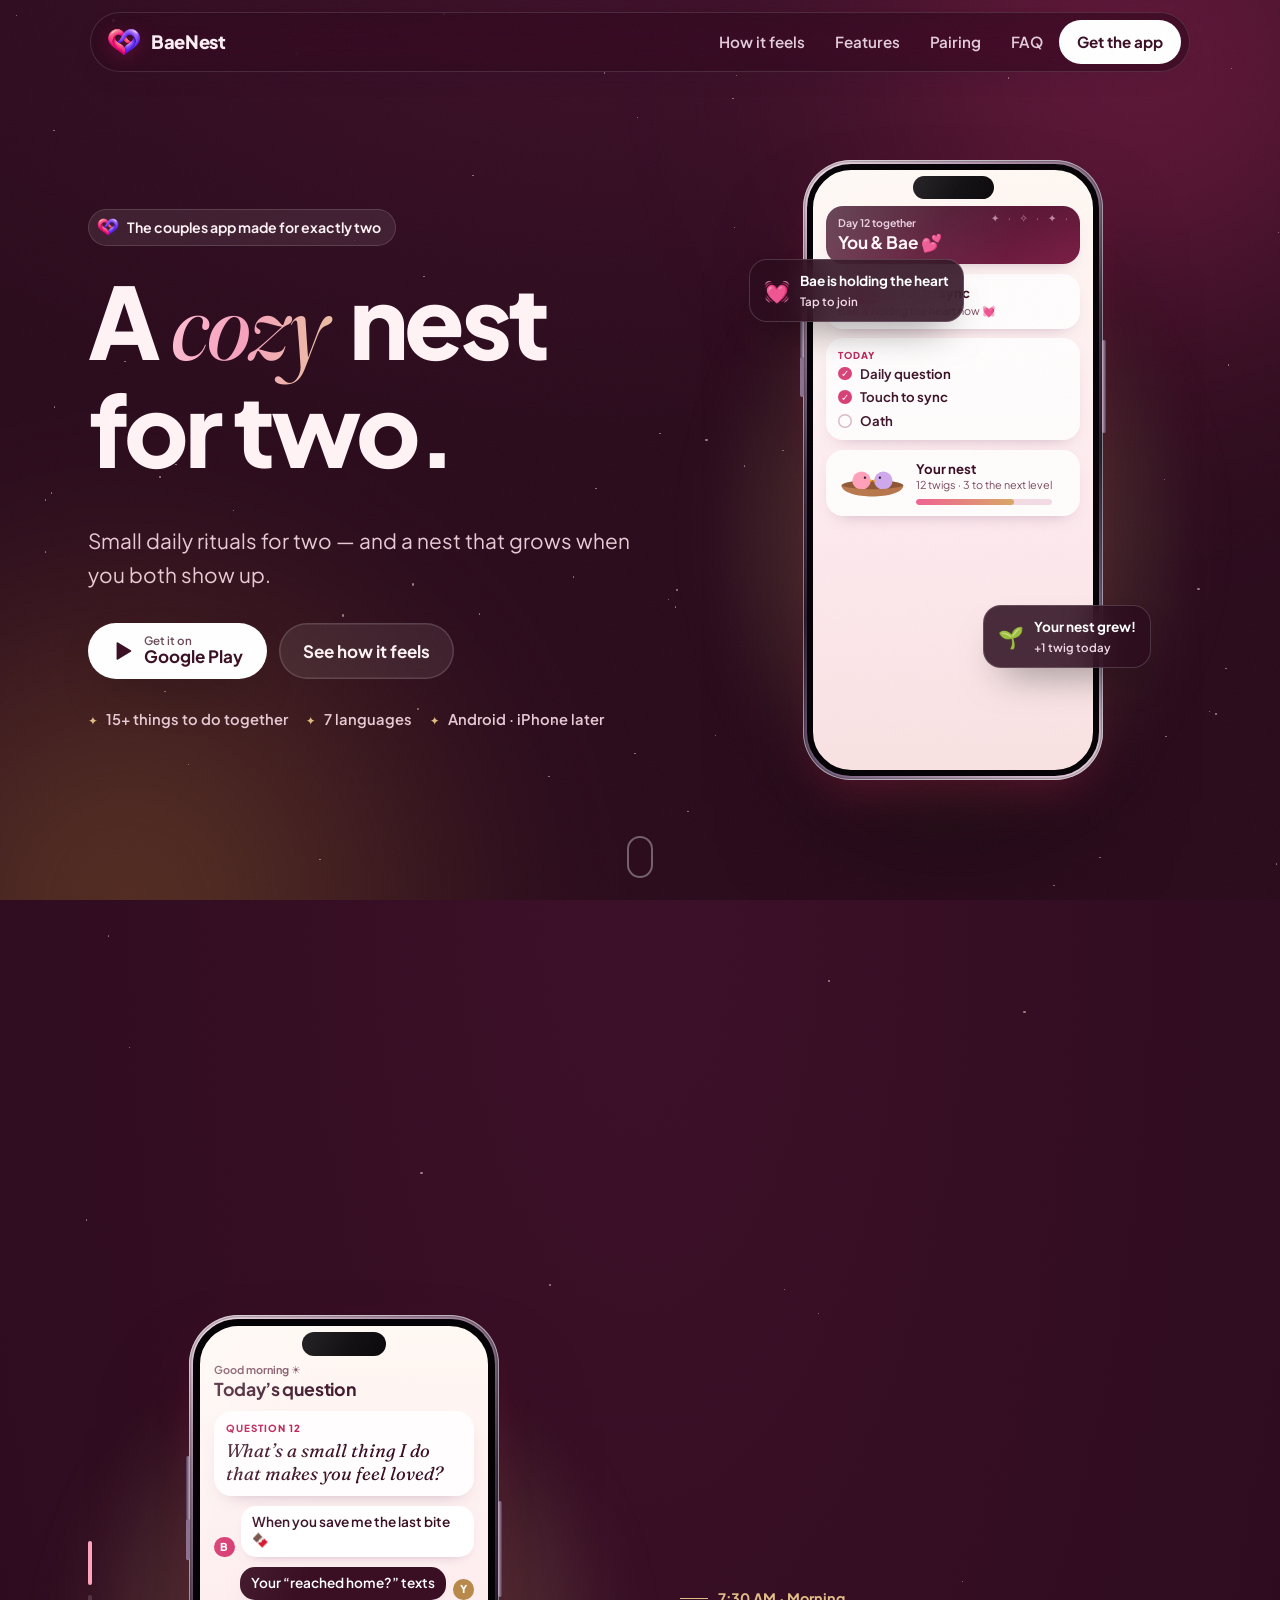
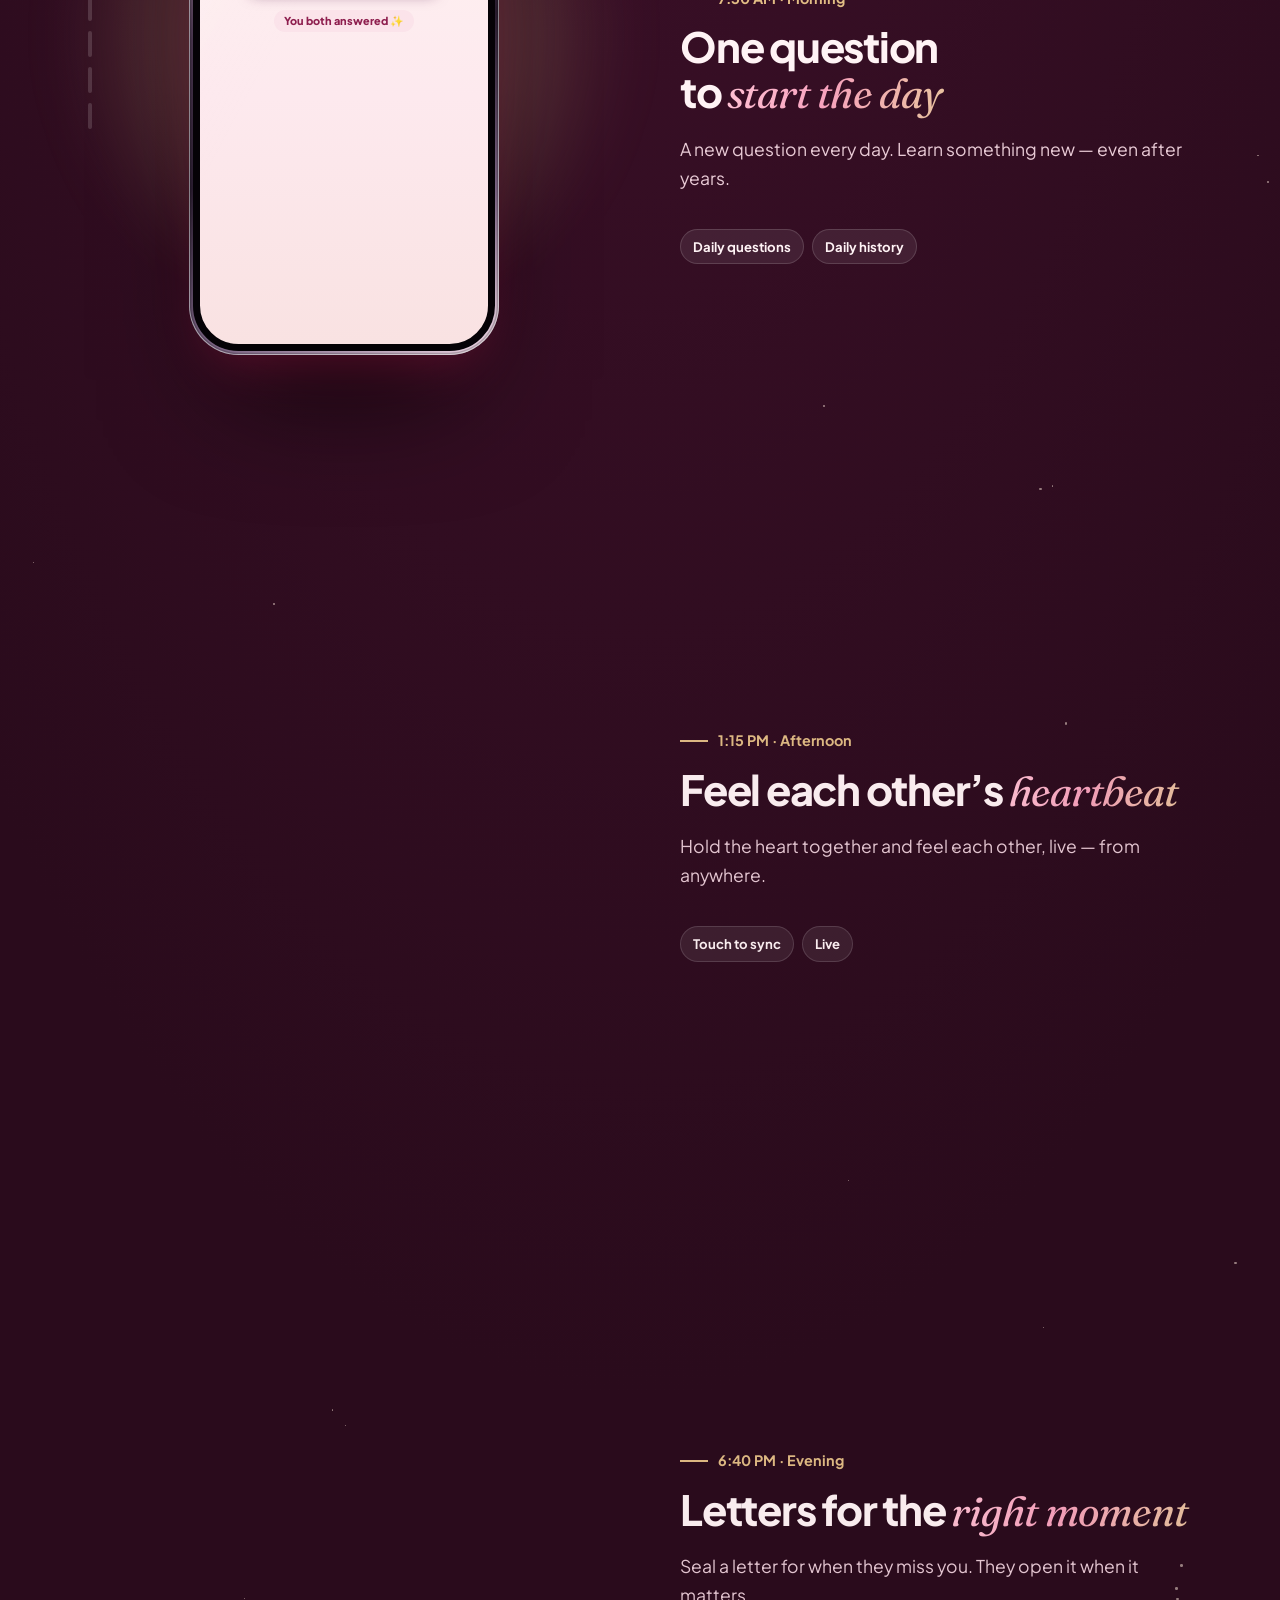
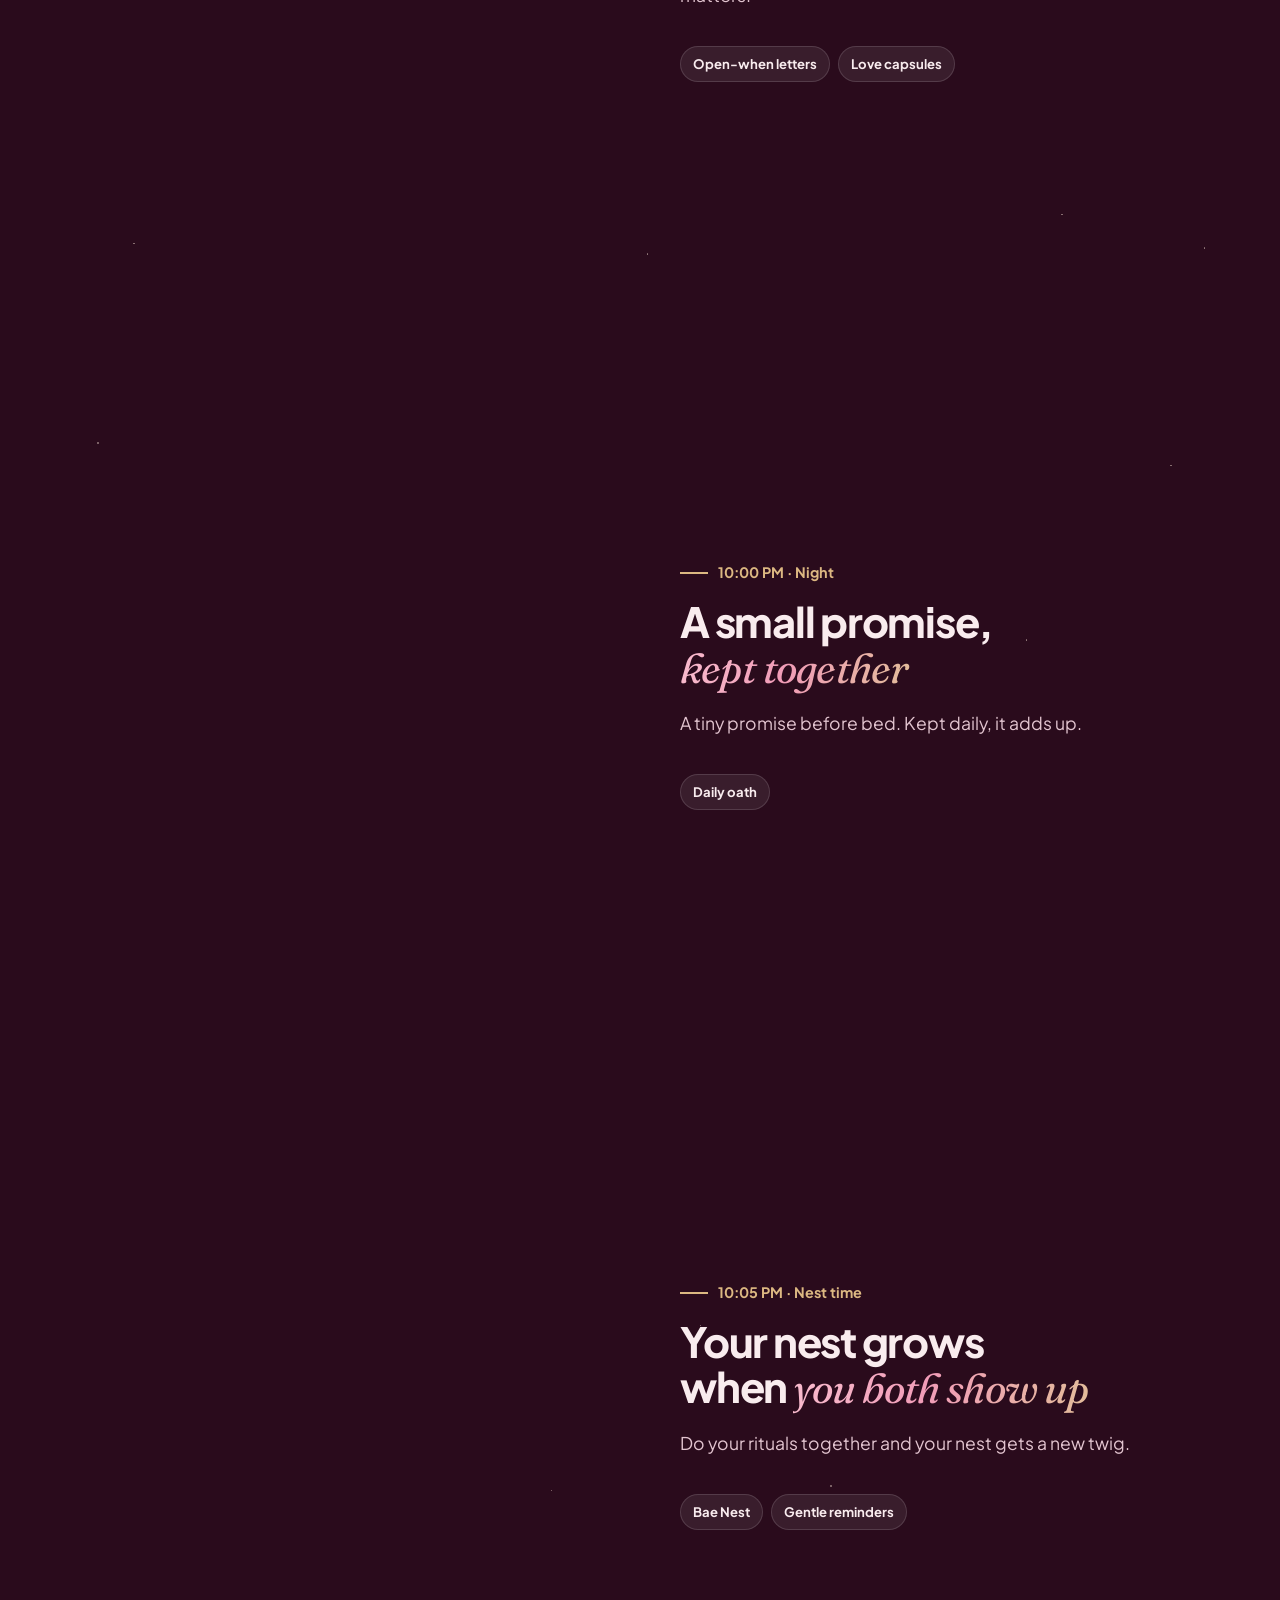
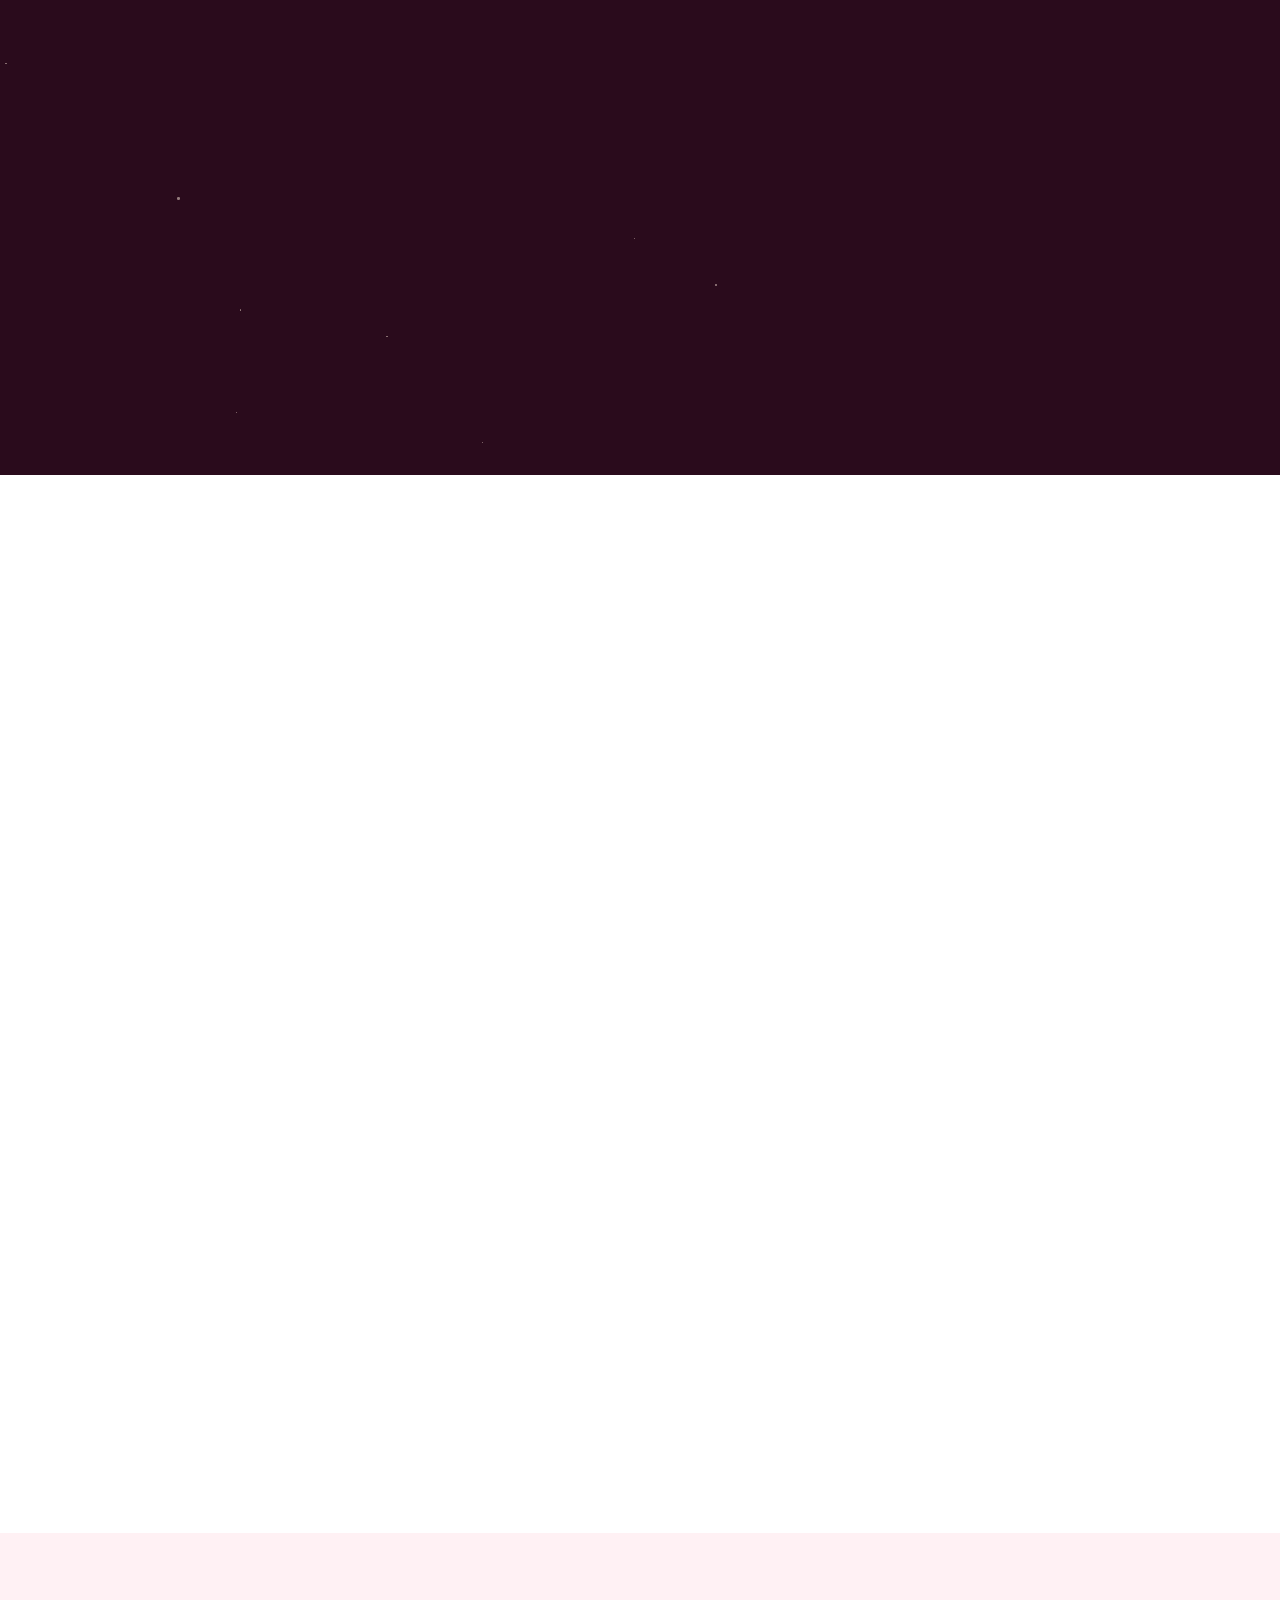
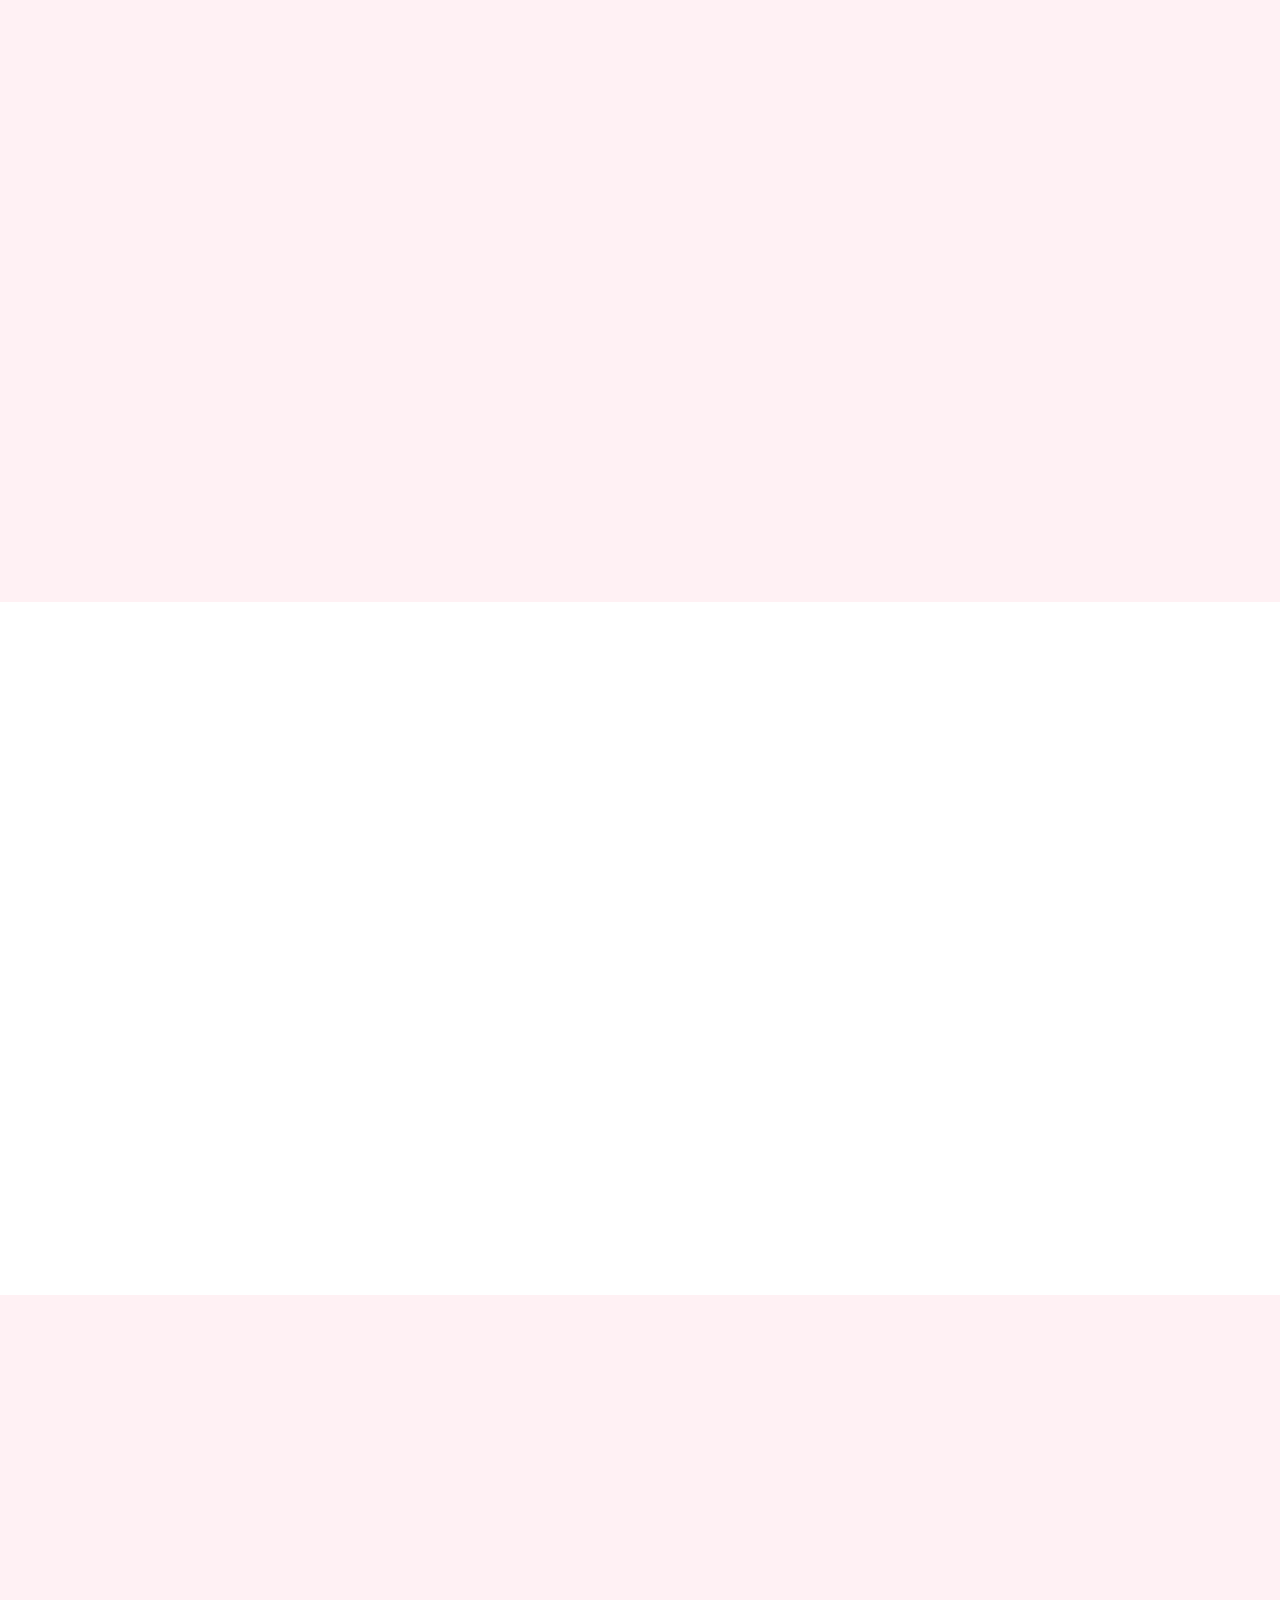
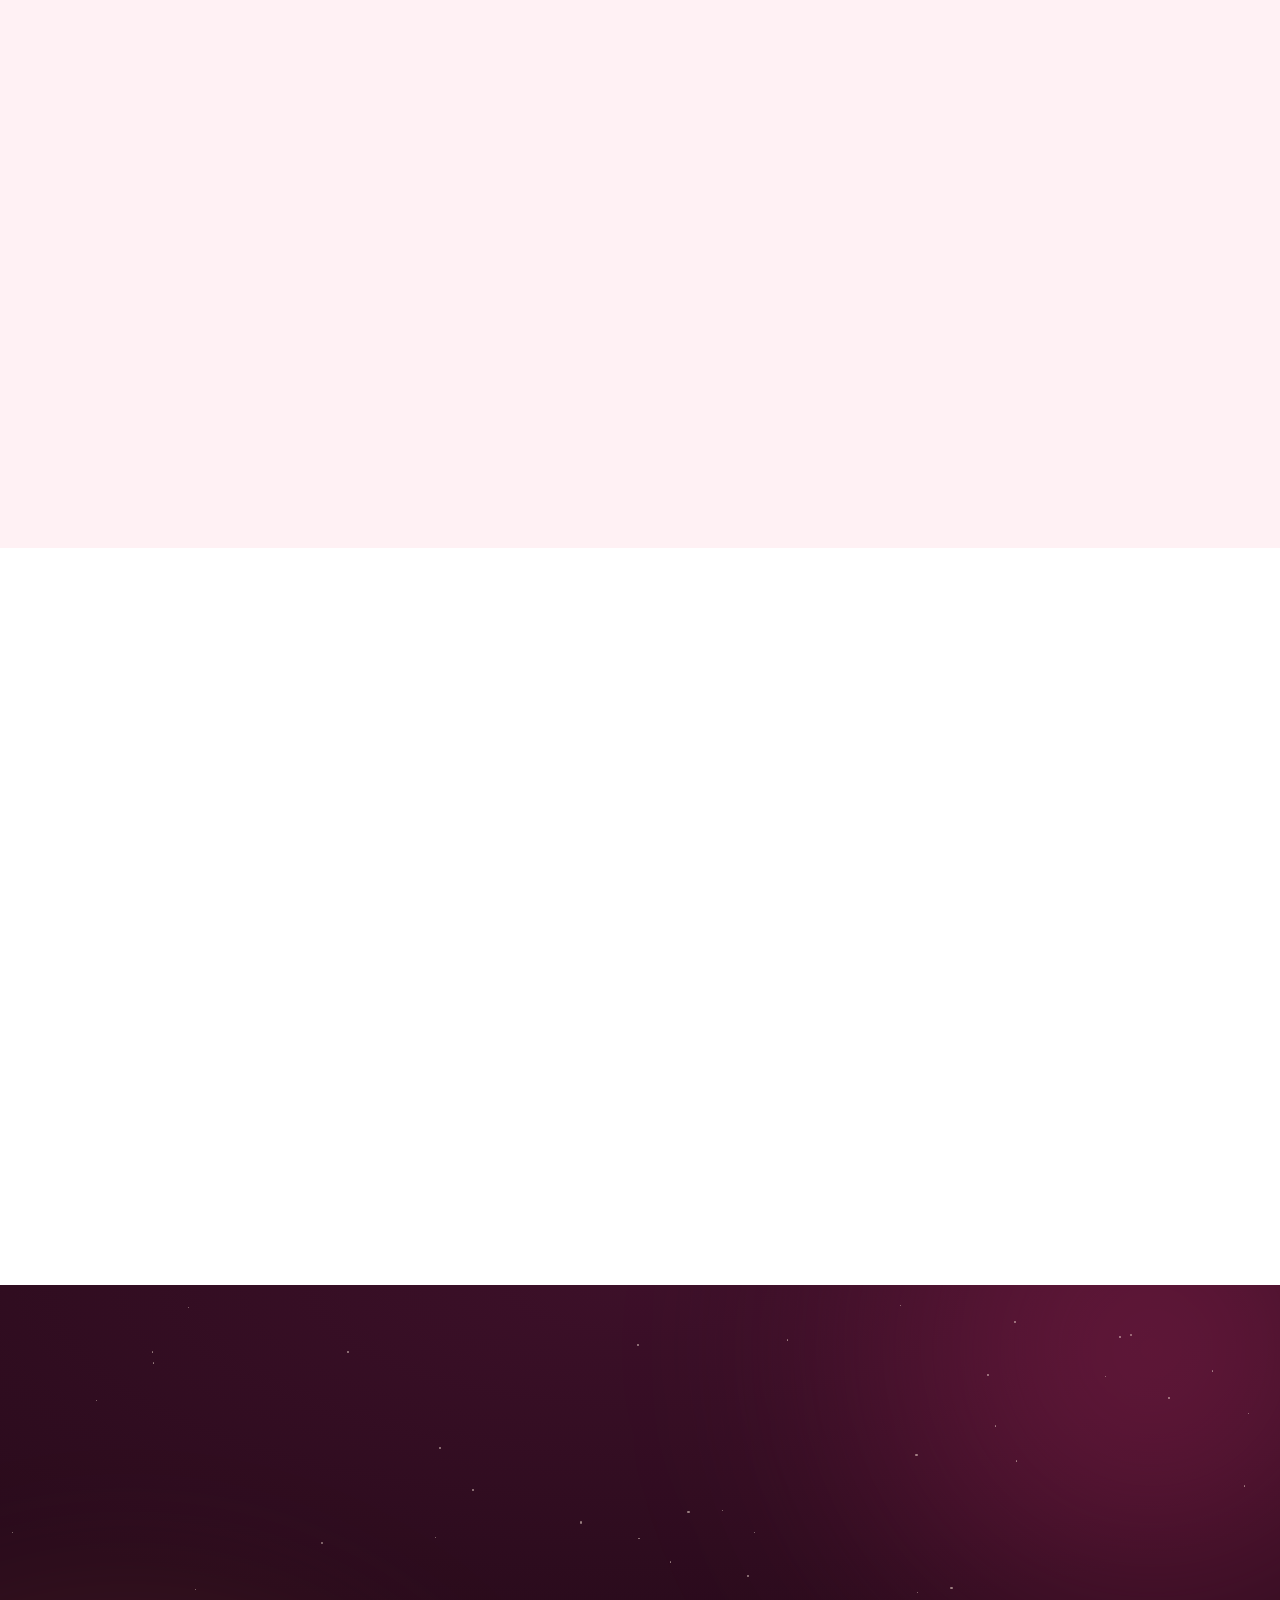
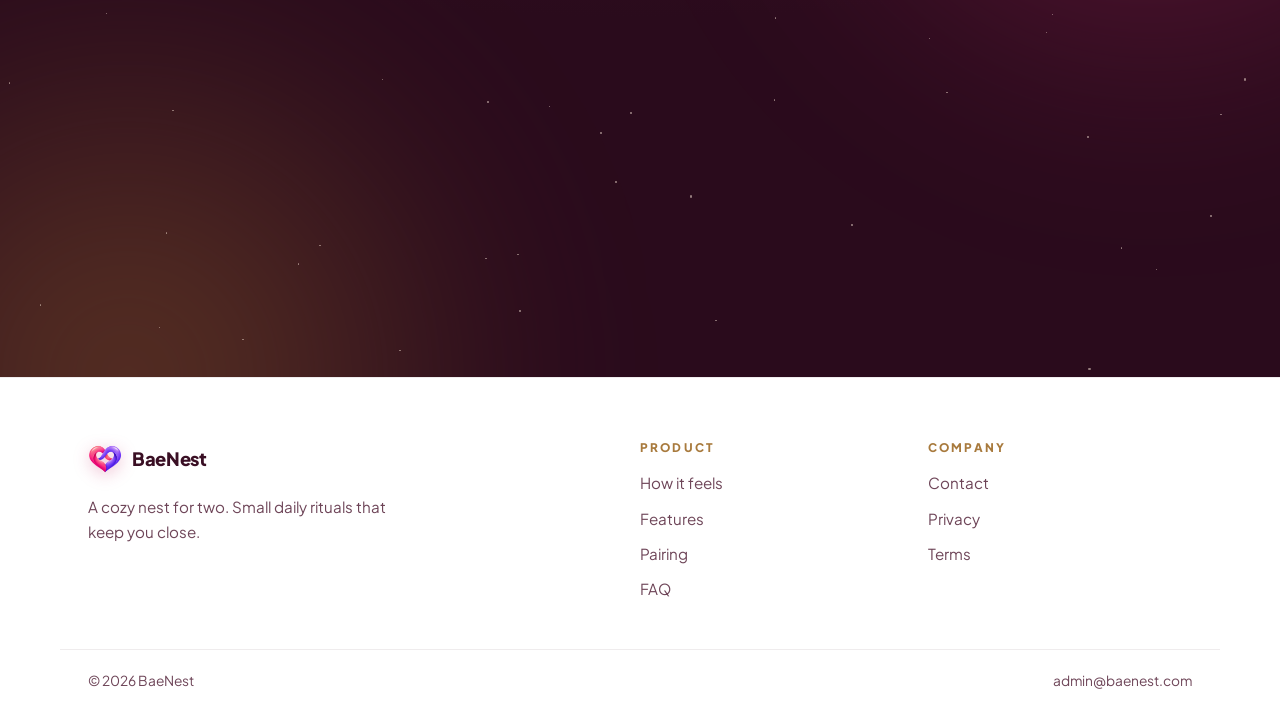
==== commit b700cb62: "Revert "Clean product redesign: light hero, stats strip, 8px spacing and type scale, calmer motion" " ====
--- a/index.html
+++ b/index.html
@@ -6,8 +6,7 @@
   <meta http-equiv="Content-Security-Policy" content="default-src 'self'; img-src 'self' data:; style-src 'self'; script-src 'self'; object-src 'none'; base-uri 'none'; form-action 'none'">
   <title>BaeNest — A cozy nest for two</title>
   <meta name="description" content="BaeNest is the couples app for daily rituals: feel each other's heartbeat with Touch to sync, answer a daily question, keep a promise, seal open-when letters, match on date nights and grow a nest together.">
-  <meta name="theme-color" content="#ffffff" media="(prefers-color-scheme: light)">
-  <meta name="theme-color" content="#160810" media="(prefers-color-scheme: dark)">
+  <meta name="theme-color" content="#2a0b1c">
   <link rel="canonical" href="https://baenest.com/">
   <link rel="icon" href="/assets/app-icon.png" type="image/png">
   <link rel="apple-touch-icon" href="/assets/app-icon.png">
@@ -35,11 +34,11 @@
   <header class="site-header">
     <div class="wrap">
       <a class="brand" href="/" aria-label="BaeNest home">
-        <img src="/assets/logo-mark.png" width="32" height="32" alt="">
+        <img src="/assets/logo-mark.png" width="34" height="34" alt="">
         BaeNest
       </a>
       <nav class="nav" aria-label="Main">
-        <a href="#story">How it works</a>
+        <a href="#story">How it feels</a>
         <a href="#features">Features</a>
         <a href="#pair">Pairing</a>
         <a href="#faq">FAQ</a>
@@ -51,82 +50,73 @@
 
   <main id="main">
     <!-- ============ HERO ============ -->
-    <section class="hero" aria-labelledby="hero-title">
-      <div class="wrap hero-grid">
+    <section class="hero night" aria-labelledby="hero-title">
+      <div class="aurora" aria-hidden="true"></div>
+      <div class="stars" data-count="90" aria-hidden="true"></div>
+      <div class="wrap">
         <div class="hero-copy">
-          <span class="badge fade-up"><b>New</b>Now on Android · iPhone coming soon</span>
-          <h1 id="hero-title" class="fade-up d1">A cozy nest <em>for two.</em></h1>
-          <p class="lead fade-up d2">Small daily rituals for two — and a nest that grows when you both show up.</p>
-          <div class="cta-row fade-up d3">
+          <span class="eyebrow fade-up"><img class="dot-logo" src="/assets/logo-mark.png" width="22" height="22" alt="">The couples app made for exactly two</span>
+          <h1 id="hero-title"><span class="h-line"><span>A <em>cozy</em> nest</span></span><span class="h-line"><span>for two.</span></span></h1>
+          <p class="lead fade-up d1">Small daily rituals for two — and a nest that grows when you both show up.</p>
+          <div class="cta-row fade-up d2">
             <a class="btn btn-play" href="https://play.google.com/store/apps/details?id=com.baenest.app" rel="noopener">
               <svg viewBox="0 0 24 24" aria-hidden="true"><path fill="currentColor" d="M5 3.5v17a1 1 0 0 0 1.5.86l14-8.5a1 1 0 0 0 0-1.72l-14-8.5A1 1 0 0 0 5 3.5z"/></svg>
               <span><small>Get it on</small>Google Play</span>
             </a>
-            <a class="btn btn-ghost" href="#story">See how it works</a>
+            <a class="btn btn-ghost" href="#story">See how it feels</a>
           </div>
-          <ul class="ticks fade-up d4">
-            <li>Made for exactly two</li>
-            <li>Private by design</li>
-            <li>7 languages</li>
-          </ul>
-        </div>
-
-        <div class="hero-visual fade-up d2">
+          <div class="meta fade-up d3"><span>15+ things to do together</span><span>7 languages</span><span>Android · iPhone later</span></div>
+        </div>
+
+        <div class="hero-stage">
           <div class="phone-wrap" role="img" aria-label="BaeNest home screen: Touch to sync is live, today's rituals, and your nest's progress">
-            <div class="phone">
-              <div class="screen">
-                <div class="scr">
-                  <div class="s-card s-dark s-head"><small>Day 12 together</small><strong>You &amp; Bae 💕</strong></div>
-                  <div class="s-card">
-                    <span class="live">LIVE</span>
-                    <b>Touch to sync</b>
-                    <div class="muted-s">Bae is holding the heart now 💓</div>
-                  </div>
-                  <div class="s-card">
-                    <span class="s-label">Today</span>
-                    <ul class="ritual"><li>Daily question</li><li>Touch to sync</li><li class="open">Oath</li></ul>
-                  </div>
-                  <div class="s-card row">
-                    <svg viewBox="40 90 240 130"><ellipse cx="160" cy="166" rx="108" ry="20" fill="#8e5634"/><circle cx="122" cy="148" r="32" fill="#ff9fb8"/><circle cx="198" cy="148" r="32" fill="#cfa9ec"/><circle cx="134" cy="138" r="4" fill="#2b1430"/><circle cx="186" cy="138" r="4" fill="#2b1430"/><path d="M152 143l11 5-11 5zM168 143l-11 5 11 5z" fill="#f5a524"/><path d="M52 166c8 50 208 50 216 0-38 16-178 16-216 0z" fill="#b8764b"/></svg>
-                    <div><b>Your nest</b><div class="muted-s">12 twigs · 3 to the next level</div><div class="bar"><i></i></div></div>
+            <div class="phone-glow" aria-hidden="true"></div>
+            <div class="chip chip-1" aria-hidden="true"><span class="emo">💓</span><span>Bae is holding the heart<small>Tap to join</small></span></div>
+            <div class="chip chip-2" aria-hidden="true"><span class="emo">🌱</span><span>Your nest grew!<small>+1 twig today</small></span></div>
+            <div class="phone-intro" aria-hidden="true">
+              <div class="phone-float">
+                <div class="phone">
+                  <div class="screen">
+                    <div class="scr">
+                      <div class="s-card s-dark s-head"><small>Day 12 together</small><strong>You &amp; Bae 💕</strong></div>
+                      <div class="s-card">
+                        <span class="live">LIVE</span>
+                        <b>Touch to sync</b>
+                        <div class="muted-s">Bae is holding the heart now 💓</div>
+                      </div>
+                      <div class="s-card">
+                        <span class="s-label">Today</span>
+                        <ul class="ritual"><li>Daily question</li><li>Touch to sync</li><li class="open">Oath</li></ul>
+                      </div>
+                      <div class="s-card row">
+                        <svg viewBox="40 90 240 130"><ellipse cx="160" cy="166" rx="108" ry="20" fill="#8e5634"/><circle cx="122" cy="148" r="32" fill="#ff9fb8"/><circle cx="198" cy="148" r="32" fill="#cfa9ec"/><circle cx="134" cy="138" r="4" fill="#2b1430"/><circle cx="186" cy="138" r="4" fill="#2b1430"/><path d="M152 143l11 5-11 5zM168 143l-11 5 11 5z" fill="#f5a524"/><path d="M52 166c8 50 208 50 216 0-38 16-178 16-216 0z" fill="#b8764b"/></svg>
+                        <div><b>Your nest</b><div class="muted-s">12 twigs · 3 to the next level</div><div class="bar"><i></i></div></div>
+                      </div>
+                    </div>
                   </div>
                 </div>
               </div>
             </div>
           </div>
-          <div class="float-card" aria-hidden="true">
-            <span class="fi"><svg viewBox="0 0 24 24" fill="none" stroke="currentColor" stroke-width="2" stroke-linecap="round" stroke-linejoin="round"><path d="M12 21v-9"/><path d="M12 12c0-4 3-7 8-7 0 5-3 7-8 7zM12 14c0-3-2.5-5.5-7-5.5 0 4 2.5 5.5 7 5.5z"/></svg></span>
-            <span>Your nest grew!<small>You both showed up today</small></span>
-          </div>
-        </div>
-      </div>
-    </section>
-
-    <!-- ============ STATS ============ -->
-    <section class="stats" aria-label="BaeNest at a glance">
-      <div class="wrap">
-        <ul class="stat-row">
-          <li><strong>15+</strong><span>things to do together</span></li>
-          <li><strong>7</strong><span>languages</span></li>
-          <li><strong>1 min</strong><span>to pair your phones</span></li>
-          <li><strong>2</strong><span>people. That’s it.</span></li>
-        </ul>
-      </div>
+        </div>
+      </div>
+      <div class="scroll-cue" aria-hidden="true"></div>
     </section>
 
     <!-- ============ STORY ============ -->
-    <section id="story" class="story alt" aria-labelledby="story-title">
+    <section id="story" class="story night" aria-labelledby="story-title">
+      <div class="stars" data-count="50" aria-hidden="true"></div>
       <div class="wrap">
         <div class="section-head reveal">
-          <span class="kicker">How it works</span>
+          <span class="kicker"><b>01</b>A day in your nest</span>
           <h2 id="story-title">Small rituals, <em>all day long</em></h2>
-          <p class="lead">A few minutes a day that keep you close — wherever you are.</p>
         </div>
 
         <div class="story-grid">
           <div class="story-stage" data-step="0">
             <div class="progress" aria-hidden="true"><i></i><i></i><i></i><i></i><i></i></div>
             <div class="phone-wrap" aria-hidden="true">
+              <div class="phone-glow"></div>
               <div class="phone">
                 <div class="screen">
                   <!-- 0: daily question -->
@@ -203,31 +193,31 @@
           <div class="chapters">
             <article class="chapter active" data-step="0">
               <span class="time">7:30 AM · Morning</span>
-              <h3>One question to start the day</h3>
+              <h3>One question to <em>start the day</em></h3>
               <p>A new question every day. Learn something new — even after years.</p>
               <div class="tags"><span>Daily questions</span><span>Daily history</span></div>
             </article>
             <article class="chapter" data-step="1">
               <span class="time">1:15 PM · Afternoon</span>
-              <h3>Feel each other’s heartbeat</h3>
+              <h3>Feel each other’s <em>heartbeat</em></h3>
               <p>Hold the heart together and feel each other, live — from anywhere.</p>
               <div class="tags"><span>Touch to sync</span><span>Live</span></div>
             </article>
             <article class="chapter" data-step="2">
               <span class="time">6:40 PM · Evening</span>
-              <h3>Letters for the right moment</h3>
+              <h3>Letters for the <em>right moment</em></h3>
               <p>Seal a letter for when they miss you. They open it when it matters.</p>
               <div class="tags"><span>Open-when letters</span><span>Love capsules</span></div>
             </article>
             <article class="chapter" data-step="3">
               <span class="time">10:00 PM · Night</span>
-              <h3>A small promise, kept together</h3>
+              <h3>A small promise, <em>kept together</em></h3>
               <p>A tiny promise before bed. Kept daily, it adds up.</p>
               <div class="tags"><span>Daily oath</span></div>
             </article>
             <article class="chapter" data-step="4">
               <span class="time">10:05 PM · Nest time</span>
-              <h3>Your nest grows when you both show up</h3>
+              <h3>Your nest grows when <em>you both show up</em></h3>
               <p>Do your rituals together and your nest gets a new twig.</p>
               <div class="tags"><span>Bae Nest</span><span>Gentle reminders</span></div>
             </article>
@@ -240,56 +230,56 @@
     <section id="features" aria-labelledby="features-title">
       <div class="wrap">
         <div class="section-head center reveal">
-          <span class="kicker">Features</span>
+          <span class="kicker"><b>02</b>Everything for two</span>
           <h2 id="features-title">So much more to <em>share</em></h2>
-          <p class="lead">Play, plan, dream and remember — together.</p>
-        </div>
-        <div class="fgrid reveal">
-          <article class="fcard">
+          <p class="lead">Play, plan, dream and remember.</p>
+        </div>
+        <div class="fgrid">
+          <article class="fcard reveal">
             <div class="ficon"><svg viewBox="0 0 24 24" fill="none" stroke="currentColor" stroke-width="2" stroke-linecap="round" stroke-linejoin="round" aria-hidden="true"><rect x="3" y="4" width="18" height="17" rx="3"/><path d="M8 2v4M16 2v4M3 10h18"/><path d="M12 18c-2.2-1.4-3.5-2.6-3.5-4a1.8 1.8 0 0 1 3.5-.6 1.8 1.8 0 0 1 3.5.6c0 1.4-1.3 2.6-3.5 4z"/></svg></div>
             <h3>Date night matcher</h3><p>Swipe, match, go out.</p>
           </article>
-          <article class="fcard">
+          <article class="fcard reveal">
             <div class="ficon"><svg viewBox="0 0 24 24" fill="none" stroke="currentColor" stroke-width="2" stroke-linecap="round" stroke-linejoin="round" aria-hidden="true"><path d="M9 6h11M9 12h11M9 18h11"/><path d="M3.5 6l1 1 2-2M3.5 12l1 1 2-2M4 18h2"/></svg></div>
             <h3>100 things together</h3><p>A bucket list for two.</p>
           </article>
-          <article class="fcard">
+          <article class="fcard reveal">
             <div class="ficon"><svg viewBox="0 0 24 24" fill="none" stroke="currentColor" stroke-width="2" stroke-linecap="round" stroke-linejoin="round" aria-hidden="true"><circle cx="12" cy="12" r="9"/><path d="M9.5 9.5a2.5 2.5 0 1 1 3.5 2.3c-.6.3-1 .8-1 1.4v.3M12 17h.01"/></svg></div>
             <h3>Know your partner</h3><p>How well do you know them?</p>
           </article>
-          <article class="fcard">
+          <article class="fcard reveal">
             <div class="ficon"><svg viewBox="0 0 24 24" fill="none" stroke="currentColor" stroke-width="2" stroke-linecap="round" stroke-linejoin="round" aria-hidden="true"><path d="M8 21h8M12 17v4M7 4h10v5a5 5 0 0 1-10 0z"/><path d="M17 5h3v2a3 3 0 0 1-3 3M7 5H4v2a3 3 0 0 0 3 3"/></svg></div>
             <h3>Who knows better?</h3><p>Couple quizzes, friendly scores.</p>
           </article>
-          <article class="fcard">
+          <article class="fcard reveal">
             <div class="ficon"><svg viewBox="0 0 24 24" fill="none" stroke="currentColor" stroke-width="2" stroke-linecap="round" stroke-linejoin="round" aria-hidden="true"><path d="M9 3v18M15 3v18M3 9h18M3 15h18"/></svg></div>
             <h3>Games for two</h3><p>Quick games, together.</p>
           </article>
-          <article class="fcard">
+          <article class="fcard reveal">
             <div class="ficon"><svg viewBox="0 0 24 24" fill="none" stroke="currentColor" stroke-width="2" stroke-linecap="round" stroke-linejoin="round" aria-hidden="true"><path d="M12 21v-9"/><path d="M12 12c0-4 3-7 8-7 0 5-3 7-8 7zM12 14c0-3-2.5-5.5-7-5.5 0 4 2.5 5.5 7 5.5z"/></svg></div>
             <h3>Grow together</h3><p>Small goals, big love.</p>
           </article>
-          <article class="fcard">
+          <article class="fcard reveal">
             <div class="ficon"><svg viewBox="0 0 24 24" fill="none" stroke="currentColor" stroke-width="2" stroke-linecap="round" stroke-linejoin="round" aria-hidden="true"><path d="M12 3l2.6 5.3 5.9.9-4.3 4.1 1 5.8L12 16.4 6.8 19.1l1-5.8-4.3-4.1 5.9-.9z"/></svg></div>
             <h3>Future board</h3><p>Dream and plan together.</p>
           </article>
-          <article class="fcard">
+          <article class="fcard reveal">
             <div class="ficon"><svg viewBox="0 0 24 24" fill="none" stroke="currentColor" stroke-width="2" stroke-linecap="round" stroke-linejoin="round" aria-hidden="true"><rect x="3" y="4" width="18" height="16" rx="3"/><circle cx="9" cy="10" r="2"/><path d="M21 16l-5-5-9 9"/></svg></div>
             <h3>Memories</h3><p>Your moments, in one place.</p>
           </article>
-          <article class="fcard">
+          <article class="fcard reveal">
             <div class="ficon"><svg viewBox="0 0 24 24" fill="none" stroke="currentColor" stroke-width="2" stroke-linecap="round" stroke-linejoin="round" aria-hidden="true"><path d="M21 12a8 8 0 0 1-11.6 7.1L4 20l1-4.6A8 8 0 1 1 21 12z"/></svg></div>
             <h3>Private chat</h3><p>Just the two of you.</p>
           </article>
-          <article class="fcard">
+          <article class="fcard reveal">
             <div class="ficon"><svg viewBox="0 0 24 24" fill="none" stroke="currentColor" stroke-width="2" stroke-linecap="round" stroke-linejoin="round" aria-hidden="true"><path d="M6 8a6 6 0 0 1 12 0c0 7 3 9 3 9H3s3-2 3-9"/><path d="M10.3 21a1.9 1.9 0 0 0 3.4 0"/></svg></div>
             <h3>Thoughtful reminders</h3><p>Remember the little things.</p>
           </article>
-          <article class="fcard">
+          <article class="fcard reveal">
             <div class="ficon"><svg viewBox="0 0 24 24" fill="none" stroke="currentColor" stroke-width="2" stroke-linecap="round" stroke-linejoin="round" aria-hidden="true"><path d="M12 3l1.8 4.6L18.5 9l-4.7 1.4L12 15l-1.8-4.6L5.5 9l4.7-1.4z"/><path d="M19 15l.9 2.1L22 18l-2.1.9L19 21l-.9-2.1L16 18l2.1-.9z"/></svg></div>
             <h3>Partner moments</h3><p>Share moments as they happen.</p>
           </article>
-          <article class="fcard">
+          <article class="fcard reveal">
             <div class="ficon"><svg viewBox="0 0 24 24" fill="none" stroke="currentColor" stroke-width="2" stroke-linecap="round" stroke-linejoin="round" aria-hidden="true"><path d="M3 12a9 9 0 1 0 3-6.7L3 8"/><path d="M3 3v5h5M12 7v5l3 2"/></svg></div>
             <h3>Daily history</h3><p>Every answer, every promise.</p>
           </article>
@@ -301,7 +291,7 @@
     <section class="alt matcher" aria-labelledby="match-title">
       <div class="wrap split">
         <div class="reveal">
-          <span class="kicker">Date night matcher</span>
+          <span class="kicker"><b>03</b>Date night matcher</span>
           <h2 id="match-title">Date night, <em>decided.</em></h2>
           <p class="lead">No more “what do you want to do?” Swipe date ideas — when you both like one, it’s a match.</p>
         </div>
@@ -320,22 +310,22 @@
     <section aria-labelledby="trust-title">
       <div class="wrap">
         <div class="section-head center reveal">
-          <span class="kicker">Privacy</span>
+          <span class="kicker"><b>04</b>Built with care</span>
           <h2 id="trust-title">Just the <em>two of you</em></h2>
         </div>
-        <div class="trust reveal">
-          <article class="tcard">
+        <div class="trust">
+          <article class="tcard reveal">
             <div class="ficon"><svg viewBox="0 0 24 24" fill="none" stroke="currentColor" stroke-width="2" stroke-linecap="round" stroke-linejoin="round" aria-hidden="true"><rect x="5" y="11" width="14" height="10" rx="2"/><path d="M8.5 11V8a3.5 3.5 0 0 1 7 0v3M12 15v2"/></svg></div>
             <h3>Private by design</h3>
             <p>No profiles, no followers, no feed.</p>
           </article>
-          <article class="tcard">
+          <article class="tcard reveal">
             <div class="ficon"><svg viewBox="0 0 24 24" fill="none" stroke="currentColor" stroke-width="2" stroke-linecap="round" stroke-linejoin="round" aria-hidden="true"><circle cx="12" cy="12" r="9"/><path d="M3 12h18M12 3c2.5 2.6 3.7 5.6 3.7 9s-1.2 6.4-3.7 9c-2.5-2.6-3.7-5.6-3.7-9S9.5 5.6 12 3z"/></svg></div>
             <h3>Speaks your language</h3>
             <p>Use it in the language of home.</p>
             <div class="langs"><span lang="en">English</span><span lang="ta">தமிழ்</span><span lang="hi">हिन्दी</span><span lang="ml">മലയാളം</span><span lang="kn">ಕನ್ನಡ</span><span lang="te">తెలుగు</span><span lang="fr">Français</span></div>
           </article>
-          <article class="tcard">
+          <article class="tcard reveal">
             <div class="ficon"><svg viewBox="0 0 24 24" fill="none" stroke="currentColor" stroke-width="2" stroke-linecap="round" stroke-linejoin="round" aria-hidden="true"><path d="M12 21s-6.5-5.6-6.5-11a6.5 6.5 0 0 1 13 0c0 5.4-6.5 11-6.5 11z"/><circle cx="12" cy="10" r="2.2"/></svg></div>
             <h3>Close or far apart</h3>
             <p>Your rituals reach each other anywhere.</p>
@@ -348,7 +338,7 @@
     <section id="pair" class="alt" aria-labelledby="pair-title">
       <div class="wrap">
         <div class="section-head reveal">
-          <span class="kicker">Pairing</span>
+          <span class="kicker"><b>05</b>Pairing</span>
           <h2 id="pair-title">Pair up in <em>under a minute</em></h2>
         </div>
         <ol class="steps reveal">
@@ -356,8 +346,8 @@
           <li><div><strong>Open Connect partner</strong><span>One of you shows a QR code or sends an invite.</span></div></li>
           <li><div><strong>Scan or tap — paired!</strong><span>The other scans the QR or opens the link.</span></div></li>
         </ol>
-        <div class="grid grid-2 reveal">
-          <article class="card pair-tile">
+        <div class="grid grid-2">
+          <article class="card pair-tile reveal">
             <h3>Together? Scan the QR</h3>
             <p>Side by side? Scan and you’re paired.</p>
             <div class="viz" aria-hidden="true">
@@ -372,7 +362,7 @@
               </svg>
             </div>
           </article>
-          <article class="card pair-tile">
+          <article class="card pair-tile reveal">
             <h3>Apart? Send it on WhatsApp</h3>
             <p>Far apart? Send the link. One tap, done.</p>
             <div class="viz" aria-hidden="true">
@@ -394,11 +384,10 @@
 
     <!-- ============ FAQ ============ -->
     <section id="faq" aria-labelledby="faq-title">
-      <div class="wrap faq-grid">
-        <div class="section-head reveal">
-          <span class="kicker">FAQ</span>
-          <h2 id="faq-title">Questions, <em>answered</em></h2>
-          <p class="lead">Something else on your mind? <a href="/contact/">Contact us</a>.</p>
+      <div class="wrap">
+        <div class="section-head center reveal">
+          <span class="kicker"><b>06</b>FAQ</span>
+          <h2 id="faq-title">Good <em>questions</em></h2>
         </div>
         <div class="faq reveal">
           <details>
@@ -421,18 +410,18 @@
       </div>
     </section>
 
-    <!-- ============ CTA ============ -->
-    <section class="cta" aria-labelledby="cta-title">
-      <div class="wrap">
-        <div class="cta-card reveal">
-          <div class="logo-orb" aria-hidden="true"><img src="/assets/logo-mark.png" width="128" height="128" alt="" loading="lazy" decoding="async"></div>
-          <h2 id="cta-title">Start your nest <em>tonight.</em></h2>
-          <p class="lead">Two phones. One nest. A few minutes a day.</p>
-          <a class="btn btn-play" href="https://play.google.com/store/apps/details?id=com.baenest.app" rel="noopener">
-            <svg viewBox="0 0 24 24" aria-hidden="true"><path fill="currentColor" d="M5 3.5v17a1 1 0 0 0 1.5.86l14-8.5a1 1 0 0 0 0-1.72l-14-8.5A1 1 0 0 0 5 3.5z"/></svg>
-            <span><small>Get it on</small>Google Play</span>
-          </a>
-        </div>
+    <!-- ============ FINALE ============ -->
+    <section class="finale night" aria-labelledby="cta-title">
+      <div class="aurora" aria-hidden="true"></div>
+      <div class="stars" data-count="70" aria-hidden="true"></div>
+      <div class="wrap reveal">
+        <div class="logo-orb" aria-hidden="true"><img src="/assets/logo-mark.png" width="128" height="128" alt="" loading="lazy" decoding="async"></div>
+        <h2 id="cta-title">Start your nest <em>tonight.</em></h2>
+        <p class="lead">Two phones. One nest. A few minutes a day.</p>
+        <a class="btn btn-play" href="https://play.google.com/store/apps/details?id=com.baenest.app" rel="noopener">
+          <svg viewBox="0 0 24 24" aria-hidden="true"><path fill="currentColor" d="M5 3.5v17a1 1 0 0 0 1.5.86l14-8.5a1 1 0 0 0 0-1.72l-14-8.5A1 1 0 0 0 5 3.5z"/></svg>
+          <span><small>Get it on</small>Google Play</span>
+        </a>
       </div>
     </section>
   </main>
@@ -440,11 +429,11 @@
   <footer class="site-footer">
     <div class="wrap foot">
       <div class="foot-brand">
-        <a class="brand" href="/" aria-label="BaeNest home"><img src="/assets/logo-mark.png" width="32" height="32" alt="">BaeNest</a>
+        <a class="brand" href="/" aria-label="BaeNest home"><img src="/assets/logo-mark.png" width="34" height="34" alt="">BaeNest</a>
         <p>A cozy nest for two. Small daily rituals that keep you close.</p>
       </div>
       <nav aria-labelledby="foot-product"><h2 id="foot-product">Product</h2>
-        <a href="/#story">How it works</a><a href="/#features">Features</a><a href="/#pair">Pairing</a><a href="/#faq">FAQ</a>
+        <a href="/#story">How it feels</a><a href="/#features">Features</a><a href="/#pair">Pairing</a><a href="/#faq">FAQ</a>
       </nav>
       <nav aria-labelledby="foot-company"><h2 id="foot-company">Company</h2>
         <a href="/contact/">Contact</a><a href="/privacy/">Privacy</a><a href="/terms/">Terms</a>
--- a/assets/style.css
+++ b/assets/style.css
@@ -4,215 +4,258 @@
   font-style: normal; font-weight: 400 800; font-display: swap; }
 
 /* BaeNest — shared styles. Mobile-first, light + dark via prefers-color-scheme.
-   One spacing scale (--s1…--s10, 4px base) and one type scale keep every page in rhythm. */
+   .night sections are always dark (cinematic hero, story, closing band). */
 
 :root {
   --bg: #ffffff;
-  --bg-2: #fff4f6;
+  --bg-2: #fff1f4;
   --surface: #ffffff;
-  --text: #2a0b1c;
-  --muted: #6b4a5a;
+  --glass: rgba(255, 255, 255, 0.72);
+  --glass-border: rgba(58, 15, 36, 0.08);
+  --text: #3a0f24;
+  --muted: #6e4558;
   --accent: #c2185b;
-  --accent-soft: #fde7ee;
+  --gold: #a87a3d;
   --btn-bg: #3a0f24;
   --btn-text: #ffffff;
   --btn-hover: #5a1736;
-  --border: #f1dde4;
-  --hairline: rgba(42, 11, 28, 0.08);
+  --border: #f6e1e7;
   --ring: rgba(194, 24, 91, 0.4);
-  --header-bg: rgba(255, 255, 255, 0.86);
-  --shadow-sm: 0 1px 2px rgba(42, 11, 28, 0.06);
-  --shadow: 0 1px 2px rgba(42, 11, 28, 0.04), 0 12px 32px -16px rgba(42, 11, 28, 0.2);
-  --shadow-lg: 0 2px 4px rgba(42, 11, 28, 0.05), 0 32px 64px -28px rgba(42, 11, 28, 0.34);
-  --hero: radial-gradient(60% 55% at 10% 0%, #fde7ee 0%, transparent 70%),
-          radial-gradient(45% 50% at 100% 10%, #fdefe6 0%, transparent 70%), #ffffff;
-  --panel: linear-gradient(160deg, #fde7ee 0%, #fbd6e0 58%, #f8dccf 100%);
+  --shadow: 0 1px 2px rgba(58, 15, 36, 0.05), 0 14px 36px -18px rgba(58, 15, 36, 0.22);
+  --shadow-lg: 0 2px 4px rgba(58, 15, 36, 0.06), 0 36px 72px -30px rgba(58, 15, 36, 0.38);
+  --hairline: rgba(58, 15, 36, 0.08);
+  --grad-text: linear-gradient(100deg, #d81b60 0%, #a0174f 55%, #5a1736 100%);
+  --grad-icon: linear-gradient(140deg, #f06292 0%, #a0174f 100%);
+  --hero: radial-gradient(60% 50% at 15% 10%, #fde3d6 0%, transparent 70%),
+          radial-gradient(55% 55% at 90% 20%, #f8d7df 0%, transparent 70%),
+          radial-gradient(70% 60% at 50% 100%, #f6e3d3 0%, transparent 70%),
+          #ffffff;
   --bubble: #dcf5d0;
-
-  --s1: 4px; --s2: 8px; --s3: 12px; --s4: 16px; --s5: 24px;
-  --s6: 32px; --s7: 48px; --s8: 64px; --s9: 96px; --s10: 128px;
-  --section: 80px;
-  --header-h: 64px;
-  --radius-sm: 12px; --radius: 20px; --radius-lg: 32px;
-
+  --grain: 0.03;
+  --radius: 28px;
   --font: "Plus Jakarta Sans", ui-sans-serif, system-ui, -apple-system, "Segoe UI Variable Display", "Segoe UI", Roboto, "Helvetica Neue", sans-serif;
   --serif: "Fraunces", "Iowan Old Style", "Palatino Linotype", Palatino, "Book Antiqua", Georgia, serif;
   --ease: cubic-bezier(.16, 1, .3, 1);
   color-scheme: light dark;
 }
-@media (min-width: 960px) { :root { --section: 120px; --header-h: 72px; } }
 
 @media (prefers-color-scheme: dark) {
   :root {
-    --bg: #160810;
-    --bg-2: #1f0b16;
-    --surface: #261020;
-    --text: #fbeef2;
-    --muted: #d9b9c7;
+    --bg: #1c0712;
+    --bg-2: #25091a;
+    --surface: #2e0d20;
+    --glass: rgba(46, 13, 32, 0.62);
+    --glass-border: rgba(255, 255, 255, 0.08);
+    --text: #fdf0f3;
+    --muted: #e2c4d0;
     --accent: #ff9ab8;
-    --accent-soft: rgba(255, 154, 184, 0.12);
-    --btn-bg: #fbe3ea;
-    --btn-text: #2a0b1c;
+    --gold: #e2bd85;
+    --btn-bg: #f8d7df;
+    --btn-text: #3a0f24;
     --btn-hover: #ffffff;
-    --border: #3a1a2b;
-    --hairline: rgba(255, 255, 255, 0.08);
+    --border: #451a30;
     --ring: rgba(255, 154, 184, 0.45);
-    --header-bg: rgba(22, 8, 16, 0.82);
-    --shadow-sm: 0 1px 2px rgba(0, 0, 0, 0.4);
     --shadow: 0 1px 2px rgba(0, 0, 0, 0.3), 0 16px 40px -20px rgba(0, 0, 0, 0.7);
     --shadow-lg: 0 2px 4px rgba(0, 0, 0, 0.3), 0 40px 80px -30px rgba(0, 0, 0, 0.8);
-    --hero: radial-gradient(60% 55% at 10% 0%, #3a1229 0%, transparent 70%),
-            radial-gradient(45% 50% at 100% 10%, #2e1420 0%, transparent 70%), #160810;
-    --panel: linear-gradient(160deg, #3a1229 0%, #2a0e1f 60%, #2b1418 100%);
+    --hairline: rgba(255, 255, 255, 0.08);
+    --grad-text: linear-gradient(100deg, #ffb3c9 0%, #f48fb1 50%, #e8c39e 100%);
+    --hero: radial-gradient(60% 50% at 15% 10%, #4a1428 0%, transparent 70%),
+            radial-gradient(55% 55% at 90% 20%, #45122e 0%, transparent 70%),
+            radial-gradient(70% 60% at 50% 100%, #3a1a1c 0%, transparent 70%),
+            #1c0712;
     --bubble: #1f3d2c;
+    --grain: 0.06;
   }
+}
+
+.night {
+  --night: #2a0b1c;
+  --text: #fff3f5;
+  --muted: #e8cad5;
+  --accent: #ffa5c0;
+  --gold: #e2bd85;
+  --surface: rgba(255, 255, 255, 0.06);
+  --border: rgba(255, 255, 255, 0.1);
+  --glass: rgba(255, 255, 255, 0.08);
+  --glass-border: rgba(255, 255, 255, 0.14);
+  --btn-bg: #ffffff;
+  --btn-text: #3a0f24;
+  --btn-hover: #fbe3ea;
+  --grad-text: linear-gradient(100deg, #ffc2d4 0%, #f7a1bd 45%, #e8c39e 100%);
+  --shadow: 0 20px 50px -24px rgba(0, 0, 0, 0.8);
+  background: radial-gradient(120% 80% at 50% 0%, #3d1029 0%, var(--night) 60%), var(--night);
+  color: var(--text);
+  position: relative;
+  isolation: isolate;
 }
 
 *, *::before, *::after { box-sizing: border-box; }
 [hidden] { display: none !important; }
 
-html { -webkit-text-size-adjust: 100%; scroll-behavior: smooth; scroll-padding-top: calc(var(--header-h) + var(--s4)); }
+html { -webkit-text-size-adjust: 100%; scroll-behavior: smooth; scroll-padding-top: 90px; }
 body {
   margin: 0;
   background: var(--bg);
   color: var(--text);
   font-family: var(--font);
   font-size: 1.0625rem;
-  line-height: 1.6;
+  line-height: 1.65;
   -webkit-font-smoothing: antialiased;
   overflow-x: clip;
+}
+body::after {
+  content: ""; position: fixed; inset: 0; pointer-events: none; z-index: 100; opacity: var(--grain);
+  background-image: url("data:image/svg+xml,%3Csvg xmlns='http://www.w3.org/2000/svg' width='160' height='160'%3E%3Cfilter id='n'%3E%3CfeTurbulence type='fractalNoise' baseFrequency='.9' numOctaves='3' stitchTiles='stitch'/%3E%3C/filter%3E%3Crect width='100%25' height='100%25' filter='url(%23n)'/%3E%3C/svg%3E");
 }
 img, svg { display: block; max-width: 100%; }
 a { color: var(--accent); text-underline-offset: 3px; }
 a:hover { text-decoration-thickness: 2px; }
 :focus-visible { outline: 3px solid var(--ring); outline-offset: 3px; border-radius: 10px; }
 
-/* Type scale */
-h1, h2, h3 { margin: 0; font-weight: 800; line-height: 1.1; letter-spacing: -0.025em; text-wrap: balance; }
-h1 { font-size: clamp(2.5rem, 8.4vw, 4.25rem); line-height: 1.04; letter-spacing: -0.035em; }
-h2 { font-size: clamp(2rem, 5.2vw, 3rem); letter-spacing: -0.03em; }
-h3 { font-size: 1.125rem; font-weight: 700; line-height: 1.3; letter-spacing: -0.01em; }
-h1 em, h2 em { font-family: var(--serif); font-style: italic; font-weight: 500; letter-spacing: -0.01em; color: var(--accent); }
+h1, h2, h3 { line-height: 1.04; letter-spacing: -0.04em; margin: 0 0 0.45em; text-wrap: balance; }
+h1 { font-size: clamp(3rem, 12.5vw, 6.2rem); font-weight: 800; }
+h2 { font-size: clamp(2.1rem, 7.5vw, 3.6rem); font-weight: 800; }
+h3 { font-size: 1.25rem; font-weight: 750; letter-spacing: -0.02em; line-height: 1.2; }
+h1 em, h2 em, h3 em {
+  font-family: var(--serif); font-style: italic; font-weight: 400; letter-spacing: -0.02em; font-optical-sizing: auto;
+  background: var(--grad-text); -webkit-background-clip: text; background-clip: text; color: transparent;
+  padding-right: 0.08em;
+}
 p { margin: 0 0 1em; }
 
-.wrap { width: 100%; max-width: 1200px; margin: 0 auto; padding: 0 20px; }
-@media (min-width: 640px) { .wrap { padding: 0 32px; } }
+.wrap { width: 100%; max-width: 1160px; margin: 0 auto; padding: 0 16px; }
+@media (min-width: 640px) { .wrap { padding: 0 28px; } }
 
 .skip { position: absolute; left: -999px; top: 8px; }
 .skip:focus { left: 8px; z-index: 30; background: var(--surface); padding: 8px 14px; }
 
-/* ---------- Header ---------- */
-.site-header { position: sticky; top: 0; z-index: 20; background: var(--header-bg);
-  backdrop-filter: saturate(1.8) blur(16px); -webkit-backdrop-filter: saturate(1.8) blur(16px);
-  border-bottom: 1px solid transparent; transition: border-color .3s ease, box-shadow .3s ease; }
-.site-header.scrolled { border-bottom-color: var(--hairline); box-shadow: 0 8px 24px -20px rgba(42, 11, 28, 0.4); }
-.site-header .wrap { display: flex; align-items: center; justify-content: space-between; gap: var(--s4); height: var(--header-h); }
+/* Floating glass header */
+.site-header { position: sticky; top: 0; z-index: 20; padding: 12px 12px 0; height: 72px; }
+.site-header .wrap {
+  display: flex; align-items: center; justify-content: space-between; gap: 12px; height: 60px;
+  max-width: 1100px; padding: 0 8px 0 16px; border-radius: 999px;
+  background: var(--glass); border: 1px solid var(--glass-border);
+  backdrop-filter: blur(18px) saturate(1.6); -webkit-backdrop-filter: blur(18px) saturate(1.6);
+  box-shadow: 0 10px 30px -18px rgba(43, 20, 48, 0.4);
+}
+.site-header + main { margin-top: -72px; }
+.site-header .wrap, .site-header .brand, .site-header .nav a { transition: background-color .4s ease, border-color .4s ease, color .4s ease; }
+.site-header.on-night .wrap { background: rgba(42, 11, 28, .66); border-color: rgba(255, 255, 255, .12); }
+.site-header.on-night .brand { color: #fbeef4; }
+.site-header.on-night .nav a:not(.btn) { color: #e3cddc; }
+.site-header.on-night .nav a:not(.btn):hover { color: #fff; background: rgba(255, 255, 255, .08); }
+.site-header.on-night .btn { background: #fff; color: #3a0f24; }
 .brand { display: inline-flex; align-items: center; gap: 10px; color: var(--text); text-decoration: none;
-  font-weight: 800; font-size: 1.125rem; letter-spacing: -0.02em; }
-.brand img { width: 32px; height: 32px; transform-origin: 50% 60%; animation: logoIn .9s var(--ease) both; }
-.brand:hover img { animation: logoBeat 1.2s ease-in-out; }
-.nav { display: flex; align-items: center; gap: var(--s1); }
-.nav a:not(.btn) { display: none; padding: 8px 12px; border-radius: 8px; color: var(--muted); text-decoration: none;
-  font-weight: 600; font-size: 0.9375rem; transition: color .2s ease, background-color .2s ease; }
-.nav a:not(.btn):hover { color: var(--text); background: var(--bg-2); }
-@media (min-width: 860px) { .nav a:not(.btn) { display: inline-block; } .nav .btn { margin-left: var(--s3); } }
-
-@keyframes logoIn { from { opacity: 0; transform: scale(.5) rotate(-20deg); } }
-@keyframes logoBeat { 0%, 100% { transform: scale(1); } 20% { transform: scale(1.14); } 35% { transform: scale(.97); } 50% { transform: scale(1.08); } 65% { transform: scale(1); } }
-
-/* ---------- Buttons ---------- */
-.btn { display: inline-flex; align-items: center; justify-content: center; gap: 10px; min-height: 52px; padding: 0 24px;
-  border: 0; border-radius: 999px; font: inherit; font-size: 1rem; font-weight: 700; text-decoration: none; cursor: pointer;
-  background: var(--btn-bg); color: var(--btn-text); box-shadow: var(--shadow-sm);
-  transition: background-color .2s ease, transform .2s var(--ease), box-shadow .2s ease; }
-.btn:hover { background: var(--btn-hover); transform: translateY(-1px); box-shadow: var(--shadow); }
-.btn:active { transform: none; }
-.btn svg { width: 20px; height: 20px; flex: none; }
-.btn-sm { min-height: 40px; padding: 0 16px; font-size: 0.9375rem; }
-.btn-ghost { background: var(--surface); color: var(--text); box-shadow: inset 0 0 0 1px var(--border); }
-.btn-ghost:hover { background: var(--bg-2); }
+  font-weight: 800; font-size: 1.15rem; letter-spacing: -0.02em; }
+.brand img { width: 34px; height: 34px; transform-origin: 50% 60%; filter: drop-shadow(0 4px 8px rgba(194, 24, 91, .28));
+  animation: logoIn 1s var(--ease) both, logoBeat 5s 1.4s ease-in-out infinite; }
+@keyframes logoIn { from { opacity: 0; transform: scale(.4) rotate(-24deg); } }
+@keyframes logoBeat { 0%, 70%, 100% { transform: scale(1); } 76% { transform: scale(1.14); } 82% { transform: scale(.97); } 88% { transform: scale(1.08); } 94% { transform: scale(1); } }
+.eyebrow .dot-logo { width: 22px; height: 22px; animation: logoBeat 5s 2s ease-in-out infinite; }
+/* Official logo, big: glow, beating heart, orbiting comet ring */
+.logo-orb { position: relative; width: 132px; height: 132px; margin: 0 auto 34px; display: grid; place-items: center;
+  animation: float 6s ease-in-out infinite; }
+.logo-orb img { width: 104px; height: auto; animation: logoBeat 4s ease-in-out infinite; filter: drop-shadow(0 12px 24px rgba(0, 0, 0, .35)); }
+.logo-orb::before { content: ""; position: absolute; inset: -14px; border-radius: 50%;
+  background: conic-gradient(from 0deg, transparent 0 62%, rgba(255, 92, 141, .95) 82%, rgba(124, 92, 255, .95) 96%, transparent 100%);
+  -webkit-mask: radial-gradient(farthest-side, transparent calc(100% - 2.5px), #000 calc(100% - 2px));
+  mask: radial-gradient(farthest-side, transparent calc(100% - 2.5px), #000 calc(100% - 2px));
+  animation: spin 5s linear infinite; }
+.logo-orb::after { content: ""; position: absolute; inset: -34px; z-index: -1; border-radius: 50%;
+  background: radial-gradient(closest-side, rgba(255, 92, 141, .5), rgba(124, 92, 255, .28) 60%, transparent);
+  filter: blur(8px); animation: breathe 4s ease-in-out infinite; }
+@keyframes spin { to { transform: rotate(1turn); } }
+.nav { display: flex; align-items: center; gap: 2px; }
+.nav a:not(.btn) { color: var(--muted); text-decoration: none; font-weight: 600; font-size: 0.95rem;
+  padding: 8px 14px; border-radius: 999px; display: none; }
+.nav a:not(.btn):hover { color: var(--text); background: var(--glass); }
+@media (min-width: 820px) { .nav a:not(.btn) { display: inline; } }
+
+/* Buttons */
+.btn { display: inline-flex; align-items: center; justify-content: center; gap: 10px; min-height: 52px;
+  padding: 12px 24px; border-radius: 999px; border: 0; font: inherit; font-weight: 700; text-decoration: none;
+  cursor: pointer; background: var(--btn-bg); color: var(--btn-text); box-shadow: var(--shadow);
+  transition: transform .3s var(--ease), background-color .2s ease, box-shadow .3s ease; }
+.btn { background-image: linear-gradient(180deg, rgba(255,255,255,.14), rgba(255,255,255,0) 60%);
+  box-shadow: inset 0 1px 0 rgba(255,255,255,.22), var(--shadow); }
+.btn:hover { background-color: var(--btn-hover); transform: translateY(-2px); box-shadow: var(--shadow-lg); }
+.btn:active { transform: translateY(0) scale(.98); }
+.btn svg { width: 22px; height: 22px; flex: none; }
+.btn-sm { min-height: 44px; padding: 8px 18px; font-size: 0.95rem; box-shadow: inset 0 1px 0 rgba(255,255,255,.22); }
+.btn-ghost { background: var(--glass); color: var(--text); box-shadow: inset 0 0 0 1.5px var(--glass-border);
+  backdrop-filter: blur(10px); -webkit-backdrop-filter: blur(10px); }
+.btn-ghost:hover { background: var(--surface); color: var(--text); }
+.btn-play small { display: block; font-size: 0.72rem; font-weight: 600; opacity: 0.75; line-height: 1.1; }
 .btn-play span { text-align: left; line-height: 1.15; }
-.btn-play small { display: block; font-size: 0.6875rem; font-weight: 600; opacity: 0.75; }
-.cta-row { display: flex; flex-wrap: wrap; gap: var(--s3); margin-top: var(--s6); }
-
-/* ---------- Shared bits ---------- */
-.lead { margin: 0; max-width: 46ch; color: var(--muted); font-size: clamp(1.0625rem, 2.4vw, 1.25rem); line-height: 1.55; text-wrap: pretty; }
-.fine { margin-top: var(--s4); color: var(--muted); font-size: 0.9375rem; }
-.kicker { display: inline-block; margin-bottom: var(--s3); color: var(--accent); font-size: 0.875rem; font-weight: 700; letter-spacing: 0.01em; }
-.eyebrow, .badge { display: inline-flex; align-items: center; gap: var(--s2); padding: 4px 12px 4px 4px; border-radius: 999px;
-  background: var(--surface); border: 1px solid var(--border); color: var(--text); font-size: 0.875rem; font-weight: 600;
-  margin-bottom: var(--s5); box-shadow: var(--shadow-sm); }
-.eyebrow .dot-logo { width: 24px; height: 24px; }
-.badge b { padding: 2px 10px; border-radius: 999px; background: var(--accent-soft); color: var(--accent); font-size: 0.8125rem; }
-
-section { padding: var(--section) 0; }
-.alt { background: var(--bg-2); }
-.section-head { max-width: 640px; margin-bottom: var(--s7); }
-.section-head .lead { margin-top: var(--s4); }
-@media (min-width: 960px) { .section-head { margin-bottom: var(--s8); } }
-.center { text-align: center; margin-inline: auto; }
-.center .lead { margin-inline: auto; }
+
+.eyebrow { display: inline-flex; align-items: center; gap: 8px; font-weight: 650; font-size: 0.88rem; color: var(--text);
+  background: var(--glass); border: 1px solid var(--glass-border); padding: 6px 14px 6px 8px; border-radius: 999px;
+  backdrop-filter: blur(10px); -webkit-backdrop-filter: blur(10px); margin-bottom: 22px; }
+.eyebrow .dot { width: 22px; height: 22px; border-radius: 50%; display: grid; place-items: center; font-size: 0.72rem;
+  background: var(--grad-icon); color: #fff; }
+.lead { font-size: clamp(1.1rem, 3.6vw, 1.3rem); color: var(--muted); max-width: 38ch; text-wrap: pretty; }
+.cta-row { display: flex; flex-wrap: wrap; gap: 12px; margin-top: 30px; }
+.fine { font-size: 0.92rem; color: var(--muted); margin-top: 18px; }
+.kicker { display: inline-flex; align-items: center; gap: 12px; font-size: 0.76rem; font-weight: 700; text-transform: uppercase; letter-spacing: 0.18em;
+  color: var(--gold); margin-bottom: 16px; }
+
+/* ---------- Stars + aurora (night sections) ---------- */
+.stars { position: absolute; inset: 0; z-index: -1; overflow: hidden; pointer-events: none; }
+.stars i { position: absolute; border-radius: 50%; background: #ffeedd; opacity: .5;
+  animation: twinkle var(--t, 3s) var(--d, 0s) ease-in-out infinite; }
+@keyframes twinkle { 0%, 100% { opacity: .15; } 50% { opacity: .9; } }
+.aurora { position: absolute; inset: 0; z-index: -2; overflow: hidden; pointer-events: none; }
+.aurora::before, .aurora::after { content: ""; position: absolute; width: 70vmax; height: 70vmax; border-radius: 50%;
+  filter: blur(90px); opacity: .55; animation: drift 22s ease-in-out infinite alternate; }
+.aurora::before { background: radial-gradient(circle, #9b2456 0%, transparent 65%); top: -30vmax; right: -25vmax; }
+.aurora::after { background: radial-gradient(circle, #8a5a2b 0%, transparent 65%); bottom: -35vmax; left: -25vmax; animation-delay: -11s; }
+@keyframes drift { from { transform: translate(0, 0) scale(1); } to { transform: translate(6vmax, 4vmax) scale(1.15); } }
 
 /* ---------- Hero ---------- */
-.hero { padding: var(--s7) 0 var(--s8); background: var(--hero); overflow: hidden; }
-.hero-grid { display: grid; gap: var(--s7); align-items: center; }
-.hero h1 { margin-bottom: var(--s5); }
-.hero .lead { max-width: 36ch; }
+.hero { padding: 120px 0 72px; overflow: hidden; min-height: 100svh; display: flex; align-items: center; }
+.hero .wrap { display: grid; gap: 56px; align-items: center; }
+@media (min-width: 960px) { .hero { padding: 120px 0 80px; } .hero .wrap { grid-template-columns: 1.1fr 0.9fr; gap: 40px; } }
+.hero-stage { position: relative; }
 @media (min-width: 960px) {
-  .hero { padding: var(--s8) 0 var(--s9); }
-  .hero-grid { grid-template-columns: 1.05fr 0.95fr; gap: var(--s8); }
-}
-.ticks { list-style: none; display: flex; flex-wrap: wrap; gap: var(--s2) var(--s5); margin: var(--s6) 0 0; padding: 0;
-  color: var(--muted); font-size: 0.9375rem; font-weight: 600; }
-.ticks li { display: flex; align-items: center; gap: var(--s2); }
-.ticks li::before { content: ""; width: 20px; height: 20px; border-radius: 50%; flex: none; background: var(--accent-soft)
-  url("data:image/svg+xml,%3Csvg xmlns='http://www.w3.org/2000/svg' viewBox='0 0 24 24' fill='none' stroke='%23c2185b' stroke-width='3' stroke-linecap='round' stroke-linejoin='round'%3E%3Cpath d='M5 12.5l4.5 4.5L19 7.5'/%3E%3C/svg%3E") center / 12px no-repeat; }
-
-.hero-visual { position: relative; display: grid; place-items: center; padding: var(--s7) var(--s4);
-  border-radius: var(--radius-lg); background: var(--panel); }
-@media (min-width: 960px) { .hero-visual { padding: var(--s8) var(--s6); } }
-.float-card { position: absolute; left: var(--s3); bottom: var(--s5); z-index: 2; display: flex; align-items: center; gap: var(--s3);
-  padding: var(--s3) var(--s4) var(--s3) var(--s3); border-radius: 16px; background: var(--surface); color: var(--text);
-  box-shadow: var(--shadow-lg); font-size: 0.875rem; font-weight: 700; line-height: 1.3; animation: pop .7s 1s var(--ease) both; }
-.float-card small { display: block; color: var(--muted); font-size: 0.75rem; font-weight: 600; }
-.float-card .fi { width: 36px; height: 36px; border-radius: 10px; display: grid; place-items: center; flex: none;
-  background: var(--accent-soft); color: var(--accent); }
-.float-card .fi svg { width: 20px; height: 20px; }
-@media (min-width: 960px) { .float-card { left: calc(var(--s5) * -1); bottom: 18%; } }
-@keyframes pop { from { opacity: 0; transform: translateY(12px) scale(.92); } }
-
-.fade-up { animation: fadeUp .8s var(--ease) both; }
-.d1 { animation-delay: .08s; } .d2 { animation-delay: .16s; } .d3 { animation-delay: .24s; } .d4 { animation-delay: .32s; }
-@keyframes fadeUp { from { opacity: 0; transform: translateY(16px); } }
-
-/* ---------- Stats ---------- */
-.stats { padding: var(--s7) 0; }
-.stat-row { list-style: none; display: grid; grid-template-columns: repeat(2, 1fr); gap: var(--s5) var(--s4); margin: 0; padding: 0; }
-.stat-row strong { display: block; font-size: clamp(1.75rem, 4vw, 2.25rem); font-weight: 800; letter-spacing: -0.03em; line-height: 1.15; }
-.stat-row span { color: var(--muted); font-size: 0.9375rem; }
-@media (min-width: 760px) {
-  .stat-row { grid-template-columns: repeat(4, 1fr); }
-  .stat-row li + li { padding-left: var(--s5); border-left: 1px solid var(--border); }
-}
+  .hero-copy { transform: translateY(calc(var(--hs, 0) * -90px)); opacity: calc(1 - var(--hs, 0) * 1.4); }
+  .hero-stage { transform: translateY(calc(var(--hs, 0) * -50px)) scale(calc(1 + var(--hs, 0) * .08)); }
+}
+.h-line { display: block; overflow: hidden; padding-bottom: 0.1em; margin-bottom: -0.1em; }
+.h-line > span { display: inline-block; animation: rise 1.2s var(--ease) both; }
+.h-line:nth-child(2) > span { animation-delay: .14s; }
+@keyframes rise { from { transform: translateY(110%) rotate(3deg); } }
+.fade-up { animation: fadeUp 1.1s var(--ease) both; }
+.d1 { animation-delay: .35s; } .d2 { animation-delay: .5s; } .d3 { animation-delay: .65s; } .d4 { animation-delay: .8s; }
+@keyframes fadeUp { from { opacity: 0; transform: translateY(24px); filter: blur(6px); } }
+.meta { display: flex; flex-wrap: wrap; gap: 8px 18px; margin-top: 28px; color: var(--muted); font-size: 0.92rem; font-weight: 600; }
+.meta span::before { content: "✦"; color: var(--gold); margin-right: 8px; font-size: .8em; }
 
 /* ---------- Phone ---------- */
-.phone-wrap { container-type: inline-size; position: relative; width: min(280px, 68vw); margin: 0 auto; }
+.phone-wrap { container-type: inline-size; position: relative; width: min(300px, 76vw); margin: 0 auto; }
+.phone-glow { position: absolute; inset: 10% -30% -10%; z-index: -1; border-radius: 50%;
+  background: radial-gradient(closest-side, rgba(240, 98, 146, .45), rgba(226, 189, 133, .22) 55%, transparent);
+  filter: blur(30px); animation: breathe 6s ease-in-out infinite; }
+@keyframes breathe { 50% { opacity: .6; transform: scale(.94); } }
+.phone-intro { animation: phoneIn 1.8s .2s var(--ease) both; transform-origin: 50% 100%; }
+@keyframes phoneIn { from { opacity: 0; transform: perspective(1200px) translateY(160px) rotateX(30deg) scale(.86); } }
 /* Rose-titanium rim, black glass bezel, side buttons. Sizes in cqi = % of .phone-wrap width. */
 .phone { position: relative; aspect-ratio: 9 / 18.6; border-radius: 16cqi; padding: 1.3cqi;
   background: linear-gradient(150deg, #f6e1ec 0%, #a88aa3 16%, #47344c 40%, #2a1d2f 58%, #7d6585 80%, #f0d9e6 100%);
   box-shadow: inset 0 0 0 .3cqi rgba(255,255,255,.5), inset 0 0 0 .75cqi rgba(0,0,0,.22),
-    0 6cqi 12cqi -4cqi rgba(194,24,91,.2), 0 22cqi 40cqi -18cqi rgba(42,11,28,.55); }
+    0 8cqi 16cqi -6cqi rgba(225,29,92,.3), 0 22cqi 40cqi -14cqi rgba(0,0,0,.8); }
 .phone::before, .phone::after { content: ""; position: absolute; width: 1.3cqi; border-radius: 1cqi; }
-.phone::before { left: -1cqi; top: 22%; height: 10%; background: linear-gradient(90deg, #4d3a53, #c9adc3); box-shadow: 0 13cqi 0 #8c7290; }
+.phone::before { left: -1cqi; top: 22%; height: 10%; background: linear-gradient(90deg, #4d3a53, #c9adc3);
+  box-shadow: 0 13cqi 0 #8c7290; }
 .phone::after { right: -1cqi; top: 29%; height: 15%; background: linear-gradient(270deg, #4d3a53, #c9adc3); }
-.screen { position: relative; height: 100%; border-radius: 14.7cqi; border: 2.3cqi solid #050206; overflow: hidden; color: #3a0f24;
-  font-size: 4.4cqi; line-height: 1.35; background: linear-gradient(180deg, #fff8f3 0%, #fde9ee 60%, #f9e2e2 100%); }
+.phone-float { animation: bob 8s 2s ease-in-out infinite; }
+@keyframes bob { 0%, 100% { transform: translateY(0) rotate(0); } 50% { transform: translateY(-12px) rotate(.6deg); } }
+.screen { position: relative; height: 100%; border-radius: 14.7cqi; border: 2.3cqi solid #050206; overflow: hidden; color: #3a0f24; font-size: 4.4cqi; line-height: 1.35;
+  background: linear-gradient(180deg, #fff8f3 0%, #fde9ee 60%, #f9e2e2 100%); }
 .screen::before { content: ""; position: absolute; z-index: 3; top: 2cqi; left: 50%; width: 27cqi; height: 7.6cqi; margin-left: -13.5cqi;
   border-radius: 999px; background: #050206; }
 .screen::after { content: ""; position: absolute; inset: 0; z-index: 4; pointer-events: none;
   background: linear-gradient(118deg, rgba(255,255,255,.28) 0%, rgba(255,255,255,.06) 26%, rgba(255,255,255,0) 40%); }
 .scr { position: absolute; inset: 0; padding: 12cqi 4.5cqi 4.5cqi; display: flex; flex-direction: column; gap: .7em; }
-.scr p { margin: 0; }
 .s-head small { display: block; color: #7a4a5e; font-weight: 650; font-size: .8em; }
 .s-head strong { font-size: 1.3em; letter-spacing: -0.02em; }
 .s-card { background: rgba(255,255,255,.85); border-radius: 1.3em; padding: .8em .9em; box-shadow: 0 .6em 1.4em -1em rgba(91,31,85,.5); }
@@ -235,38 +278,73 @@
 .row svg { width: 30%; flex: none; }
 .muted-s { color: #7a4a5e; font-size: .82em; }
 
+.chip { position: absolute; z-index: 2; display: flex; align-items: center; gap: 10px; padding: 10px 14px; border-radius: 18px;
+  background: rgba(42, 11, 28, .86); border: 1px solid rgba(255,255,255,.16); color: #fff; font-weight: 700; font-size: 0.85rem;
+  backdrop-filter: blur(16px); -webkit-backdrop-filter: blur(16px); box-shadow: 0 20px 40px -20px rgba(0,0,0,.6); white-space: nowrap;
+  animation: pop .8s 1.4s cubic-bezier(.34, 1.56, .64, 1) both, float 6s 2.4s ease-in-out infinite; }
+.chip small { display: block; font-weight: 600; color: #f3d9e8; font-size: 0.72rem; }
+.chip .emo { font-size: 1.3rem; }
+.chip-1 { top: 16%; left: -18%; }
+.chip-2 { bottom: 18%; right: -16%; animation-delay: 1.75s, 2.8s; }
+@media (max-width: 600px) {
+  .chip { font-size: .78rem; padding: 8px 12px; }
+  .chip-1 { top: -4%; left: -6%; }
+  .chip-2 { bottom: -3%; right: -6%; }
+}
+@keyframes pop { from { opacity: 0; transform: translateY(14px) scale(.7); } }
+@keyframes float { 0%, 100% { transform: translateY(0); } 50% { transform: translateY(-8px); } }
+
+.scroll-cue { position: absolute; left: 50%; bottom: 22px; width: 26px; height: 42px; margin-left: -13px; border-radius: 999px;
+  border: 2px solid rgba(255,255,255,.35); opacity: calc(1 - var(--hs, 0) * 4); }
+.scroll-cue::after { content: ""; position: absolute; left: 50%; top: 8px; width: 4px; height: 8px; margin-left: -2px; border-radius: 4px;
+  background: #fff; animation: cue 2s ease-in-out infinite; }
+@keyframes cue { 0% { opacity: 0; transform: translateY(0); } 40% { opacity: 1; } 80%, 100% { opacity: 0; transform: translateY(12px); } }
+@media (max-height: 700px) { .scroll-cue { display: none; } }
+
 /* ---------- Story: sticky phone, scrolling chapters ---------- */
+section { padding: 88px 0; }
+@media (min-width: 960px) { section { padding: 128px 0; } }
+.section-head { max-width: 700px; margin-bottom: 48px; }
+.section-head p { color: var(--muted); font-size: 1.12rem; }
+.kicker::before { content: ""; width: 28px; height: 1px; background: currentColor; opacity: .7; }
+.kicker b { font-weight: 800; }
+.center { text-align: center; margin-inline: auto; }
+.center .lead { margin-inline: auto; }
+
+.story { padding-bottom: 40px; }
 .story-grid { display: grid; }
-.story-stage { position: sticky; top: var(--header-h); z-index: 2; display: grid; place-items: center; padding: var(--s4) 0 var(--s6);
-  background: linear-gradient(var(--bg-2) 88%, transparent); }
-.story-stage .phone-wrap { width: auto; height: min(48svh, 420px); aspect-ratio: 9 / 18.6; }
-.story .scr { opacity: 0; transform: translateY(10px); transition: opacity .5s ease, transform .6s var(--ease); }
+.story-stage { position: sticky; top: 64px; z-index: 2; padding: 16px 0 28px; display: grid; place-items: center;
+  background: linear-gradient(var(--night) 92%, rgba(42, 11, 28, 0)); }
+.story-stage .phone-wrap { width: auto; height: min(50svh, 440px); aspect-ratio: 9 / 18.6; }
+.story-stage .phone-glow { inset: 5% -40%; }
+.story .scr { opacity: 0; transform: scale(1.04); transition: opacity .5s ease, transform .7s var(--ease); }
 .story-stage[data-step="0"] .scr:nth-child(1),
 .story-stage[data-step="1"] .scr:nth-child(2),
 .story-stage[data-step="2"] .scr:nth-child(3),
 .story-stage[data-step="3"] .scr:nth-child(4),
-.story-stage[data-step="4"] .scr:nth-child(5) { opacity: 1; transform: none; }
+.story-stage[data-step="4"] .scr:nth-child(5) { opacity: 1; transform: none; filter: none; }
 .progress { display: none; }
 .chapters { position: relative; z-index: 1; }
-.chapter { min-height: 56svh; padding: var(--s2) 0 var(--s7); }
-.time { display: inline-block; margin-bottom: var(--s3); color: var(--accent); font-size: 0.875rem; font-weight: 700; }
-.chapter h3 { margin-bottom: var(--s3); font-size: clamp(1.5rem, 4vw, 2rem); font-weight: 800; line-height: 1.15; letter-spacing: -0.025em; }
-.chapter p { max-width: 40ch; margin: 0; color: var(--muted); }
-.tags { display: flex; flex-wrap: wrap; gap: var(--s2); margin-top: var(--s4); }
-.tags span { padding: 4px 12px; border-radius: 999px; background: var(--surface); border: 1px solid var(--border);
-  color: var(--muted); font-size: 0.8125rem; font-weight: 600; }
+.chapter { min-height: 62svh; padding: 8px 0 48px; }
+.time { display: inline-flex; align-items: center; gap: 10px; font-weight: 700; font-size: .9rem; color: var(--gold); margin-bottom: 14px; }
+.time::before { content: ""; width: 28px; height: 1.5px; background: currentColor; }
+.chapter h3 { font-size: clamp(1.8rem, 6vw, 2.6rem); line-height: 1.08; letter-spacing: -0.03em; }
+.chapter p { color: var(--muted); font-size: 1.1rem; max-width: 40ch; }
+.tags { display: flex; flex-wrap: wrap; gap: 8px; margin-top: 18px; }
+.tags span { font-size: .82rem; font-weight: 700; padding: 6px 12px; border-radius: 999px; background: var(--glass); border: 1px solid var(--glass-border); }
 @media (min-width: 960px) {
-  .story-grid { grid-template-columns: 1fr 1fr; gap: var(--s9); }
+  .story-grid { grid-template-columns: 1fr 1fr; gap: 80px; }
   .story-stage { top: 0; height: 100vh; padding: 0; background: none; }
-  .story-stage .phone-wrap { height: min(70vh, 580px); }
-  .progress { display: grid; gap: var(--s2); position: absolute; left: 0; top: 50%; transform: translateY(-50%); }
-  .progress i { width: 4px; height: 24px; border-radius: 4px; background: var(--border); transition: background-color .4s ease, height .4s var(--ease); }
+  .story-stage .phone-wrap { height: min(76vh, 640px); }
+  .progress { display: grid; gap: 10px; position: absolute; left: 0; top: 50%; transform: translateY(-50%); }
+  .progress i { width: 4px; height: 26px; border-radius: 4px; background: rgba(255,255,255,.15); transition: background .4s, height .4s var(--ease); }
   .story-stage[data-step="0"] .progress i:nth-child(1), .story-stage[data-step="1"] .progress i:nth-child(2),
   .story-stage[data-step="2"] .progress i:nth-child(3), .story-stage[data-step="3"] .progress i:nth-child(4),
-  .story-stage[data-step="4"] .progress i:nth-child(5) { background: var(--accent); height: 40px; }
-  .chapters { padding: 15vh 0 25vh; }
-  .chapter { min-height: 70vh; display: flex; flex-direction: column; justify-content: center; padding: 0; opacity: .35; transition: opacity .5s ease; }
+  .story-stage[data-step="4"] .progress i:nth-child(5) { background: var(--accent); height: 44px; }
+  .chapters { padding: 20vh 0 30vh; }
+  .chapter { min-height: 80vh; display: flex; flex-direction: column; justify-content: center; padding: 0; opacity: .3; transition: opacity .6s ease; }
   .chapter.active, .no-js .chapter { opacity: 1; }
+  .story .scr { transform: scale(1.08); filter: blur(10px); transition: opacity .8s ease, transform 1.1s var(--ease), filter .8s ease; }
 }
 
 /* Screen details used in the story */
@@ -309,33 +387,41 @@
 .notif b { font-size: 1.4em; }
 
 /* ---------- Feature grid ---------- */
-.fgrid { display: grid; grid-template-columns: repeat(2, 1fr); gap: var(--s3); }
-@media (min-width: 760px) { .fgrid { grid-template-columns: repeat(3, 1fr); gap: var(--s4); } }
-@media (min-width: 1080px) { .fgrid { grid-template-columns: repeat(4, 1fr); } }
-.fcard { padding: var(--s5); border-radius: var(--radius); background: var(--surface); border: 1px solid var(--border);
-  transition: border-color .2s ease, box-shadow .2s ease, transform .2s var(--ease); }
-.fcard:hover { transform: translateY(-2px); box-shadow: var(--shadow); border-color: color-mix(in srgb, var(--accent) 30%, var(--border)); }
-.fcard h3 { margin: var(--s4) 0 var(--s1); font-size: 1.0625rem; }
-.fcard p { margin: 0; color: var(--muted); font-size: 0.9375rem; line-height: 1.5; }
-.ficon { width: 44px; height: 44px; border-radius: var(--radius-sm); display: grid; place-items: center; flex: none;
-  background: var(--accent-soft); color: var(--accent); }
-.ficon svg { width: 22px; height: 22px; }
+.fgrid { display: grid; gap: 12px; grid-template-columns: repeat(2, 1fr); }
+@media (min-width: 900px) { .fgrid { grid-template-columns: repeat(3, 1fr); } }
+@media (min-width: 1100px) { .fgrid { grid-template-columns: repeat(4, 1fr); } }
+.fcard { position: relative; overflow: hidden; padding: 26px 24px; border-radius: 24px; background: var(--surface); border: 1px solid var(--hairline);
+  box-shadow: var(--shadow); transition: transform .4s var(--ease), box-shadow .4s ease, border-color .4s ease; }
+.fcard::before { content: ""; position: absolute; inset: 0; opacity: 0; transition: opacity .4s ease; pointer-events: none;
+  background: radial-gradient(260px circle at var(--mx, 50%) var(--my, 0%), color-mix(in srgb, var(--accent) 16%, transparent), transparent 70%); }
+.fcard:hover { transform: translateY(-4px); box-shadow: var(--shadow-lg); border-color: color-mix(in srgb, var(--accent) 35%, var(--border)); }
+.fcard:hover::before { opacity: 1; }
+.fcard h3 { font-size: 1.1rem; margin: 18px 0 6px; }
+.fcard p { color: var(--muted); margin: 0; font-size: 0.98rem; }
 @media (max-width: 559px) {
-  .fcard { padding: var(--s4); border-radius: 16px; }
-  .fcard h3 { margin-top: var(--s3); font-size: 0.96875rem; }
-  .fcard p { font-size: 0.875rem; }
-  .ficon { width: 38px; height: 38px; border-radius: 10px; }
-  .ficon svg { width: 20px; height: 20px; }
-}
+  .fcard { padding: 18px 16px; border-radius: 20px; }
+  .fcard h3 { font-size: 0.98rem; margin: 12px 0 4px; }
+  .fcard p { font-size: 0.86rem; line-height: 1.45; }
+  .ficon { width: 40px; height: 40px; border-radius: 12px; }
+  .ficon svg { width: 21px; height: 21px; }
+}
+.ficon { width: 46px; height: 46px; border-radius: 14px; display: grid; place-items: center; color: #fff; background: var(--grad-icon);
+  box-shadow: 0 10px 20px -10px rgba(160, 23, 79, .6); }
+.ficon svg { width: 24px; height: 24px; }
 
 /* ---------- Date matcher showcase ---------- */
 .matcher { overflow: hidden; }
-.split { display: grid; gap: var(--s7); align-items: center; }
-@media (min-width: 900px) { .split { grid-template-columns: 1fr 1fr; gap: var(--s9); } }
-.deck-wrap { display: grid; place-items: center; padding: var(--s5) 0; }
+.split { display: grid; gap: 56px; align-items: center; }
+@media (min-width: 900px) { .split { grid-template-columns: 1fr 1fr; gap: 80px; } }
+.checks { list-style: none; padding: 0; margin: 24px 0 0; display: grid; gap: 12px; }
+.checks li { display: flex; gap: 12px; align-items: flex-start; color: var(--muted); }
+.checks li::before { content: "✓"; flex: none; width: 24px; height: 24px; border-radius: 50%; display: grid; place-items: center;
+  font-size: .75rem; font-weight: 800; color: #fff; background: var(--grad-icon); margin-top: 2px; }
+.checks strong { color: var(--text); }
+.deck-wrap { display: grid; place-items: center; padding: 20px 0; }
 .deck { position: relative; width: min(280px, 72vw); aspect-ratio: 3 / 4; }
-.dcard { position: absolute; inset: 0; border-radius: 28px; padding: 22px; display: flex; flex-direction: column; justify-content: flex-end;
-  color: #fff; box-shadow: 0 30px 60px -30px rgba(43,20,48,.6); overflow: hidden; }
+.dcard { position: absolute; inset: 0; border-radius: 30px; padding: 22px; display: flex; flex-direction: column; justify-content: flex-end;
+  color: #fff; box-shadow: 0 30px 60px -30px rgba(43,20,48,.7); overflow: hidden; }
 .dcard .emoji { position: absolute; top: 18%; left: 0; right: 0; text-align: center; font-size: 5rem; filter: drop-shadow(0 10px 18px rgba(0,0,0,.25)); }
 .dcard b { font-size: 1.45rem; letter-spacing: -0.02em; line-height: 1.15; }
 .dcard span { opacity: .9; font-weight: 600; font-size: .92rem; }
@@ -351,148 +437,130 @@
 .stamp.like { left: 20px; transform: rotate(-14deg); animation: stampL 10s infinite; }
 @keyframes stampN { 0%, 10% { opacity: 0; } 14%, 24% { opacity: 1; } 28%, 100% { opacity: 0; } }
 @keyframes stampL { 0%, 38% { opacity: 0; } 42%, 52% { opacity: 1; } 56%, 100% { opacity: 0; } }
-.match-pop { position: absolute; z-index: 4; inset: 22% -12%; display: grid; place-items: center; text-align: center; border-radius: 24px;
-  background: rgba(255,255,255,.92); color: #3a0f24; box-shadow: 0 30px 60px -20px rgba(43,20,48,.5);
+.match-pop { position: absolute; z-index: 4; inset: 22% -12%; display: grid; place-items: center; text-align: center; border-radius: 28px;
+  background: rgba(255,255,255,.88); color: #3a0f24; box-shadow: 0 30px 60px -20px rgba(43,20,48,.6);
   backdrop-filter: blur(14px); -webkit-backdrop-filter: blur(14px); animation: matchPop 10s var(--ease) infinite; opacity: 0; }
-.match-pop b { display: block; font-size: 1.6rem; letter-spacing: -0.02em; }
+.match-pop b { display: block; font-size: 1.7rem; letter-spacing: -0.02em; }
 .match-pop span { color: #64435b; font-weight: 600; }
 @keyframes matchPop { 0%, 56% { opacity: 0; transform: scale(.7); } 62%, 86% { opacity: 1; transform: scale(1); } 92%, 100% { opacity: 0; transform: scale(.9); } }
 
 /* ---------- Trust ---------- */
-.trust { display: grid; gap: var(--s4); }
-@media (min-width: 860px) { .trust { grid-template-columns: repeat(3, 1fr); gap: var(--s5); } }
-.tcard { padding: var(--s6) var(--s5); border-radius: var(--radius); background: var(--bg-2); }
-.tcard h3 { margin: var(--s5) 0 var(--s2); }
-.tcard p { margin: 0; color: var(--muted); }
-.langs { display: flex; flex-wrap: wrap; gap: var(--s2); margin-top: var(--s4); }
-.langs span { padding: 4px 12px; border-radius: 999px; background: var(--surface); font-size: 0.875rem; font-weight: 600; }
-
-/* ---------- Cards, steps, pairing ---------- */
-.grid { display: grid; gap: var(--s4); }
-@media (min-width: 640px) { .grid-2 { grid-template-columns: repeat(2, 1fr); gap: var(--s5); } }
-.card { padding: var(--s6) var(--s5); border-radius: var(--radius); background: var(--surface); border: 1px solid var(--border); }
-.card h3 { margin-bottom: var(--s2); }
-.card p { margin: 0; color: var(--muted); }
-.pair-tile .viz { margin-top: var(--s5); display: grid; place-items: center; min-height: 200px; padding: var(--s5);
-  border-radius: var(--radius-sm); background: var(--bg-2); }
+.trust { display: grid; gap: 14px; }
+@media (min-width: 860px) { .trust { grid-template-columns: repeat(3, 1fr); } }
+.tcard { padding: 28px; border-radius: 24px; background: var(--surface); border: 1px solid var(--hairline); box-shadow: var(--shadow); }
+.tcard p { color: var(--muted); margin: 0; }
+.tcard .ficon { margin-bottom: 18px; }
+.langs { display: flex; flex-wrap: wrap; gap: 8px; margin-top: 16px; }
+.langs span { padding: 6px 12px; border-radius: 999px; background: var(--bg-2); font-weight: 650; font-size: .92rem; }
+
+/* ---------- Pairing ---------- */
+.alt { background: var(--bg-2); }
+.grid { display: grid; gap: 16px; }
+@media (min-width: 640px) { .grid-2 { grid-template-columns: repeat(2, 1fr); } }
+.card { background: var(--surface); border: 1px solid var(--hairline); border-radius: var(--radius); padding: 26px; box-shadow: var(--shadow); }
+.card p { color: var(--muted); margin: 0; }
+.pair-tile .viz { margin-top: 22px; display: grid; place-items: center; min-height: 190px; border-radius: 20px; background: var(--bg-2); padding: 18px; }
 .qr { width: 150px; padding: 12px; background: #fff; border-radius: 16px; box-shadow: var(--shadow); }
 .chat { width: 100%; max-width: 300px; display: grid; gap: 4px; }
-.chat .msg { background: var(--bubble); color: var(--text); border-radius: 16px 16px 16px 6px; padding: 6px; box-shadow: var(--shadow-sm); }
+.chat .msg { background: var(--bubble); color: var(--text); border-radius: 16px 16px 16px 6px; padding: 6px; box-shadow: var(--shadow); }
 .link-card { display: flex; gap: 10px; align-items: center; background: var(--surface); border-radius: 12px; padding: 6px; }
 .link-card img { width: 64px; height: 64px; object-fit: cover; border-radius: 8px; flex: none; }
-.link-card b { display: block; font-size: 0.8125rem; line-height: 1.25; }
-.link-card span { font-size: 0.75rem; color: var(--muted); }
-.chat .url { font-size: 0.8125rem; color: var(--accent); padding: 4px 6px 2px; word-break: break-all; }
-.chat time { justify-self: end; font-size: 0.75rem; color: var(--muted); }
-
-.steps { list-style: none; display: grid; gap: var(--s3); margin: 0 0 var(--s5); padding: 0; counter-reset: step; }
-@media (min-width: 760px) { .steps { grid-template-columns: repeat(3, 1fr); gap: var(--s5); } }
-.steps li { counter-increment: step; display: flex; gap: var(--s4); align-items: flex-start; padding: var(--s5);
-  border-radius: var(--radius); background: var(--surface); border: 1px solid var(--border); }
-.steps li::before { content: counter(step); flex: none; width: 32px; height: 32px; border-radius: 50%; display: grid; place-items: center;
-  background: var(--btn-bg); color: var(--btn-text); font-size: 0.9375rem; font-weight: 700; }
-.steps strong { display: block; margin-bottom: 2px; }
-.steps span { color: var(--muted); font-size: 0.9375rem; }
+.link-card b { display: block; font-size: 0.82rem; line-height: 1.25; }
+.link-card span { font-size: 0.72rem; color: var(--muted); }
+.chat .url { font-size: 0.8rem; color: var(--accent); padding: 4px 6px 2px; word-break: break-all; }
+.chat time { justify-self: end; font-size: 0.7rem; color: var(--muted); }
+
+.steps { list-style: none; padding: 0; margin: 0 0 28px; display: grid; gap: 14px; counter-reset: step; }
+@media (min-width: 760px) { .steps { grid-template-columns: repeat(3, 1fr); } }
+.steps li { counter-increment: step; display: flex; gap: 14px; align-items: flex-start; }
+.steps li::before { content: counter(step); flex: none; width: 38px; height: 38px; border-radius: 50%;
+  display: grid; place-items: center; font-weight: 800; background: var(--btn-bg); color: var(--btn-text); }
+.steps strong { display: block; }
+.steps span { color: var(--muted); }
 
 /* ---------- FAQ ---------- */
-.faq-grid { display: grid; gap: var(--s6); }
-.faq-grid .section-head { margin-bottom: 0; }
-@media (min-width: 960px) {
-  .faq-grid { grid-template-columns: 0.8fr 1.2fr; gap: var(--s9); align-items: start; }
-  .faq-grid .section-head { position: sticky; top: calc(var(--header-h) + var(--s6)); }
-}
-.faq { border-top: 1px solid var(--border); }
-.faq details { border-bottom: 1px solid var(--border); }
-.faq summary { cursor: pointer; list-style: none; display: flex; justify-content: space-between; align-items: center; gap: var(--s4);
-  padding: var(--s5) 0; font-size: 1.0625rem; font-weight: 700; transition: color .2s ease; }
-.faq summary:hover { color: var(--accent); }
+.faq { display: grid; gap: 12px; max-width: 780px; margin-inline: auto; }
+.faq details { background: var(--surface); border: 1px solid var(--hairline); border-radius: 22px; padding: 4px 22px; box-shadow: var(--shadow); }
+.faq summary { cursor: pointer; list-style: none; display: flex; justify-content: space-between; align-items: center; gap: 16px;
+  padding: 16px 0; font-weight: 700; font-size: 1.05rem; }
 .faq summary::-webkit-details-marker { display: none; }
-.faq summary::after { content: "+"; flex: none; width: 28px; height: 28px; border-radius: 50%; display: grid; place-items: center;
-  background: var(--bg-2); color: var(--accent); font-size: 1.125rem; font-weight: 600; transition: transform .3s var(--ease); }
+.faq summary::after { content: "+"; flex: none; width: 30px; height: 30px; border-radius: 50%; display: grid; place-items: center;
+  background: var(--bg-2); color: var(--accent); font-size: 1.2rem; transition: transform .3s var(--ease); }
 .faq details[open] summary::after { transform: rotate(45deg); }
-.faq details p { max-width: 60ch; margin: 0; padding: 0 0 var(--s5); color: var(--muted); }
-
-/* ---------- Closing call to action ---------- */
-.cta { padding-top: 0; }
-.cta-card { --accent: #ffa5c0; --muted: #ecd2dc; --btn-bg: #ffffff; --btn-text: #2a0b1c; --btn-hover: #fbe3ea;
-  position: relative; overflow: hidden; isolation: isolate; text-align: center; padding: var(--s8) var(--s5);
-  border-radius: var(--radius-lg); color: #fff3f5; background: radial-gradient(90% 120% at 50% 0%, #6a1840 0%, #2a0b1c 72%); }
-@media (min-width: 960px) { .cta-card { padding: var(--s9) var(--s8); } }
-.cta-card h2 { margin: var(--s6) 0 var(--s3); }
-.cta-card .lead { margin: 0 auto var(--s6); }
-.logo-orb { position: relative; width: 112px; height: 112px; margin: 0 auto; display: grid; place-items: center; }
-.logo-orb img { width: 88px; height: auto; animation: logoBeat 2.4s 1s ease-in-out infinite; filter: drop-shadow(0 12px 24px rgba(0, 0, 0, .35)); }
-.logo-orb::before { content: ""; position: absolute; inset: -12px; border-radius: 50%;
-  background: conic-gradient(from 0deg, transparent 0 62%, rgba(255, 92, 141, .95) 82%, rgba(255, 196, 160, .9) 96%, transparent 100%);
-  -webkit-mask: radial-gradient(farthest-side, transparent calc(100% - 2.5px), #000 calc(100% - 2px));
-  mask: radial-gradient(farthest-side, transparent calc(100% - 2.5px), #000 calc(100% - 2px));
-  animation: spin 5s linear infinite; }
-.logo-orb::after { content: ""; position: absolute; inset: -32px; z-index: -1; border-radius: 50%;
-  background: radial-gradient(closest-side, rgba(255, 92, 141, .45), transparent); filter: blur(8px); }
-@keyframes spin { to { transform: rotate(1turn); } }
-
-/* ---------- Footer ---------- */
-.site-footer { padding: var(--s8) 0 var(--s6); border-top: 1px solid var(--hairline); color: var(--muted); font-size: 0.9375rem; }
-.foot { display: grid; grid-template-columns: 1fr 1fr; gap: var(--s6) var(--s5); }
+.faq details p { color: var(--muted); padding-bottom: 12px; }
+
+/* ---------- Closing band ---------- */
+.finale { text-align: center; overflow: hidden; padding: 140px 0; }
+.finale h2 { font-size: clamp(2.6rem, 10vw, 5rem); }
+.finale .lead { margin: 0 auto 32px; }
+
+/* Footer */
+.site-footer { padding: 64px 0 32px; color: var(--muted); font-size: 0.95rem; border-top: 1px solid var(--hairline); }
+.foot { display: grid; gap: 36px 24px; grid-template-columns: 1fr 1fr; }
 .foot-brand { grid-column: 1 / -1; }
-.foot-brand p { max-width: 30ch; margin: var(--s3) 0 0; }
+.foot-brand p { margin: 12px 0 0; max-width: 28ch; }
 @media (min-width: 760px) { .foot { grid-template-columns: 2fr 1fr 1fr; } .foot-brand { grid-column: auto; } }
-.site-footer nav { display: flex; flex-direction: column; gap: var(--s2); }
-.site-footer h2 { margin: 0 0 var(--s1); color: var(--text); font-size: 0.875rem; font-weight: 700; letter-spacing: 0; }
+.site-footer nav { display: flex; flex-direction: column; gap: 10px; }
+.site-footer h2 { font-size: .74rem; font-weight: 800; letter-spacing: .18em; text-transform: uppercase; color: var(--gold); margin: 0 0 6px; }
 .site-footer a { color: var(--muted); text-decoration: none; }
 .site-footer a:hover { color: var(--text); }
 .site-footer .brand { color: var(--text); }
-.foot-bottom { display: flex; flex-wrap: wrap; justify-content: space-between; gap: var(--s2) var(--s5); margin-top: var(--s7);
-  padding-top: var(--s5); border-top: 1px solid var(--hairline); font-size: 0.875rem; }
-
-/* ---------- Join page ---------- */
-.join { min-height: calc(100vh - var(--header-h)); padding: var(--s8) 0; background: var(--hero); }
-.join .wrap { max-width: 640px; }
-.join h1 { margin-bottom: var(--s4); font-size: clamp(2rem, 7vw, 3rem); }
-.join h2 { margin-bottom: var(--s4); font-size: 1.375rem; }
-.code-card { margin: var(--s6) 0 var(--s7); padding: var(--s6) var(--s5); text-align: center; box-shadow: var(--shadow); }
-.code-label { margin-bottom: var(--s2); color: var(--muted); font-size: 0.8125rem; font-weight: 700; text-transform: uppercase; letter-spacing: 0.12em; }
-.code { margin: 0 0 var(--s4); padding-left: 0.18em; color: var(--text); font-family: ui-monospace, "SF Mono", "Cascadia Mono", Menlo, Consolas, monospace;
-  font-size: clamp(2.4rem, 13vw, 3.6rem); font-weight: 800; letter-spacing: 0.18em; word-break: break-all; }
-.copied { min-height: 1.6em; margin: var(--s3) 0 0; color: var(--accent); font-weight: 700; }
+.foot-bottom { display: flex; flex-wrap: wrap; gap: 8px 24px; justify-content: space-between; margin-top: 48px; padding-top: 20px;
+  border-top: 1px solid var(--hairline); font-size: .86rem; }
+
+/* Join page */
+.join { min-height: 100vh; background: var(--hero); padding: 112px 0 64px; }
+.join .wrap { max-width: 620px; }
+.join h1 { font-size: clamp(2rem, 8vw, 3rem); }
+.code-card { text-align: center; padding: 30px 20px; margin: 24px 0 36px; background: var(--glass); border-color: var(--glass-border);
+  backdrop-filter: blur(16px); -webkit-backdrop-filter: blur(16px); }
+.code-label { font-weight: 700; color: var(--muted); font-size: 0.85rem; text-transform: uppercase; letter-spacing: 0.12em; margin-bottom: 8px; }
+.code { font-family: ui-monospace, "SF Mono", "Cascadia Mono", Menlo, Consolas, monospace; font-weight: 800;
+  font-size: clamp(2.4rem, 13vw, 3.6rem); letter-spacing: 0.18em; margin: 0 0 18px; padding-left: 0.18em;
+  color: var(--text); word-break: break-all; }
+.copied { min-height: 1.6em; margin: 10px 0 0; color: var(--accent); font-weight: 700; }
 .join .steps { grid-template-columns: 1fr; }
-
-/* ---------- Prose pages ---------- */
-.prose { padding: var(--s8) 0 var(--s9); }
+.join h2 { font-size: 1.4rem; margin-top: 8px; }
+
+/* Prose pages */
+.prose { padding: 112px 0 72px; }
 .prose .wrap { max-width: 720px; }
-.prose h1 { margin-bottom: var(--s4); font-size: clamp(2.2rem, 7vw, 3rem); }
-.prose h2 { margin: var(--s7) 0 var(--s3); font-size: 1.375rem; }
+.prose h1 { font-size: clamp(2.2rem, 8vw, 3.2rem); }
+.prose h2 { font-size: 1.45rem; margin-top: 1.8em; }
 .prose ul { padding-left: 1.2em; }
 .prose li { margin-bottom: 0.4em; }
 .updated { color: var(--muted); }
 .todo { background: #ffe08a; color: #3a2a00; padding: 1px 6px; border-radius: 6px; font-weight: 700; font-size: 0.9em; }
 
-/* ---------- 404 ---------- */
-.lost { min-height: calc(100vh - var(--header-h)); display: grid; place-items: center; padding: var(--s8) 0; text-align: center; background: var(--hero); }
-.lost h1 { margin-bottom: var(--s4); }
-.lost svg { width: 200px; margin: 0 auto var(--s5); }
-.lost .lead { margin: 0 auto var(--s6); }
-
-/* ---------- Contact page ---------- */
-.email { margin: 0 0 var(--s4); font-size: clamp(1.4rem, 6.5vw, 2rem); font-weight: 800; letter-spacing: -0.02em; word-break: break-all; }
-.center-row { justify-content: center; margin-top: 0; }
-.link-btn { margin-top: var(--s4); padding: 6px 10px; background: none; border: 0; font: inherit; font-weight: 700; color: var(--accent);
-  cursor: pointer; text-decoration: underline; text-underline-offset: 3px; }
-.topics { display: grid; gap: var(--s3); grid-template-columns: repeat(auto-fit, minmax(220px, 1fr)); }
-.topics a { display: flex; align-items: center; gap: var(--s3); padding: var(--s4) var(--s5); border-radius: var(--radius-sm);
-  background: var(--surface); border: 1px solid var(--border); color: var(--text); text-decoration: none; font-weight: 700;
-  transition: transform .2s var(--ease), border-color .2s ease, box-shadow .2s ease; }
-.topics a:hover { transform: translateY(-1px); box-shadow: var(--shadow); border-color: color-mix(in srgb, var(--accent) 35%, var(--border)); }
-.topics svg { width: 22px; height: 22px; flex: none; color: var(--accent); }
-
-/* ---------- Scroll reveal (only when JS is running) ---------- */
-.js .reveal { opacity: 0; transform: translateY(16px); transition: opacity .7s ease, transform .7s var(--ease); }
+/* 404 */
+.lost { min-height: 100vh; display: grid; place-items: center; text-align: center; background: var(--hero); padding: 112px 0 40px; }
+.lost svg { width: 200px; margin: 0 auto 20px; }
+.lost .lead { margin-inline: auto; }
+
+/* Scroll reveal (only when JS is running) */
+.js .reveal { opacity: 0; transform: translateY(28px); transition: opacity .9s ease, transform 1s var(--ease); }
 .js .reveal.in { opacity: 1; transform: none; }
+.fgrid > .reveal:nth-child(4n+2), .trust > .reveal:nth-child(2), .grid > .reveal:nth-child(2) { transition-delay: .08s; }
+.fgrid > .reveal:nth-child(4n+3), .trust > .reveal:nth-child(3) { transition-delay: .16s; }
+.fgrid > .reveal:nth-child(4n+4) { transition-delay: .24s; }
 
 @media (prefers-reduced-motion: reduce) {
   html { scroll-behavior: auto; }
   *, *::before, *::after { animation: none !important; transition: none !important; }
-  .js .reveal { opacity: 1; transform: none; }
+  .js .reveal { opacity: 1; transform: none; filter: none; }
+  .hero-copy, .hero-stage { transform: none; opacity: 1; }
   .c1, .c2 { transform: none; }
   .match-pop { opacity: 1; inset: auto -12% 8%; padding: 14px; }
 }
+
+/* Contact page */
+.email { font-weight: 800; font-size: clamp(1.4rem, 6.5vw, 2rem); letter-spacing: -0.02em; margin: 0 0 18px; word-break: break-all; }
+.center-row { justify-content: center; margin-top: 0; }
+.link-btn { margin-top: 16px; background: none; border: 0; font: inherit; font-weight: 700; color: var(--accent); cursor: pointer;
+  text-decoration: underline; text-underline-offset: 3px; padding: 6px 10px; }
+.topics { display: grid; gap: 10px; grid-template-columns: repeat(auto-fit, minmax(220px, 1fr)); margin-top: 8px; }
+.topics a { display: flex; align-items: center; gap: 12px; padding: 16px 18px; border-radius: 18px; background: var(--surface);
+  border: 1px solid var(--border); color: var(--text); text-decoration: none; font-weight: 700; box-shadow: var(--shadow);
+  transition: transform .3s var(--ease), border-color .3s ease; }
+.topics a:hover { transform: translateY(-2px); border-color: color-mix(in srgb, var(--accent) 40%, var(--border)); }
+.topics svg { width: 22px; height: 22px; color: var(--accent); flex: none; }
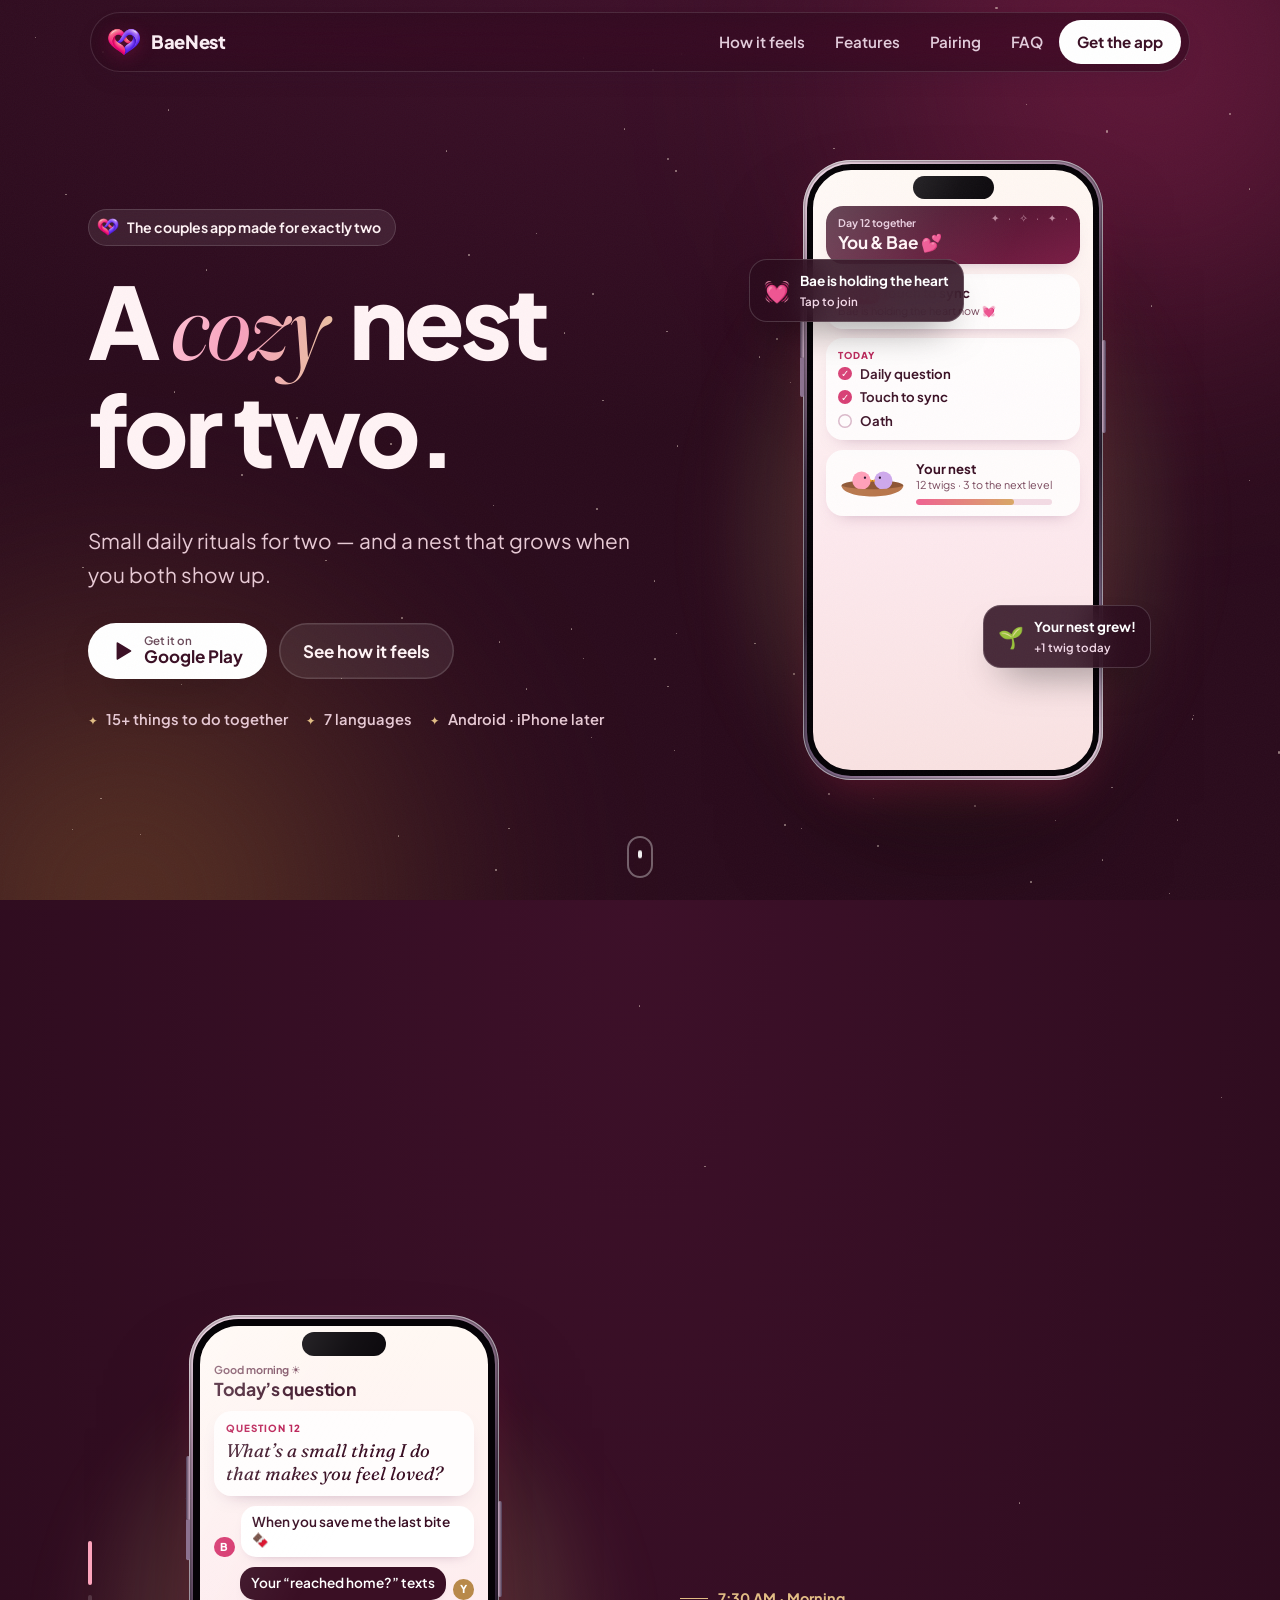
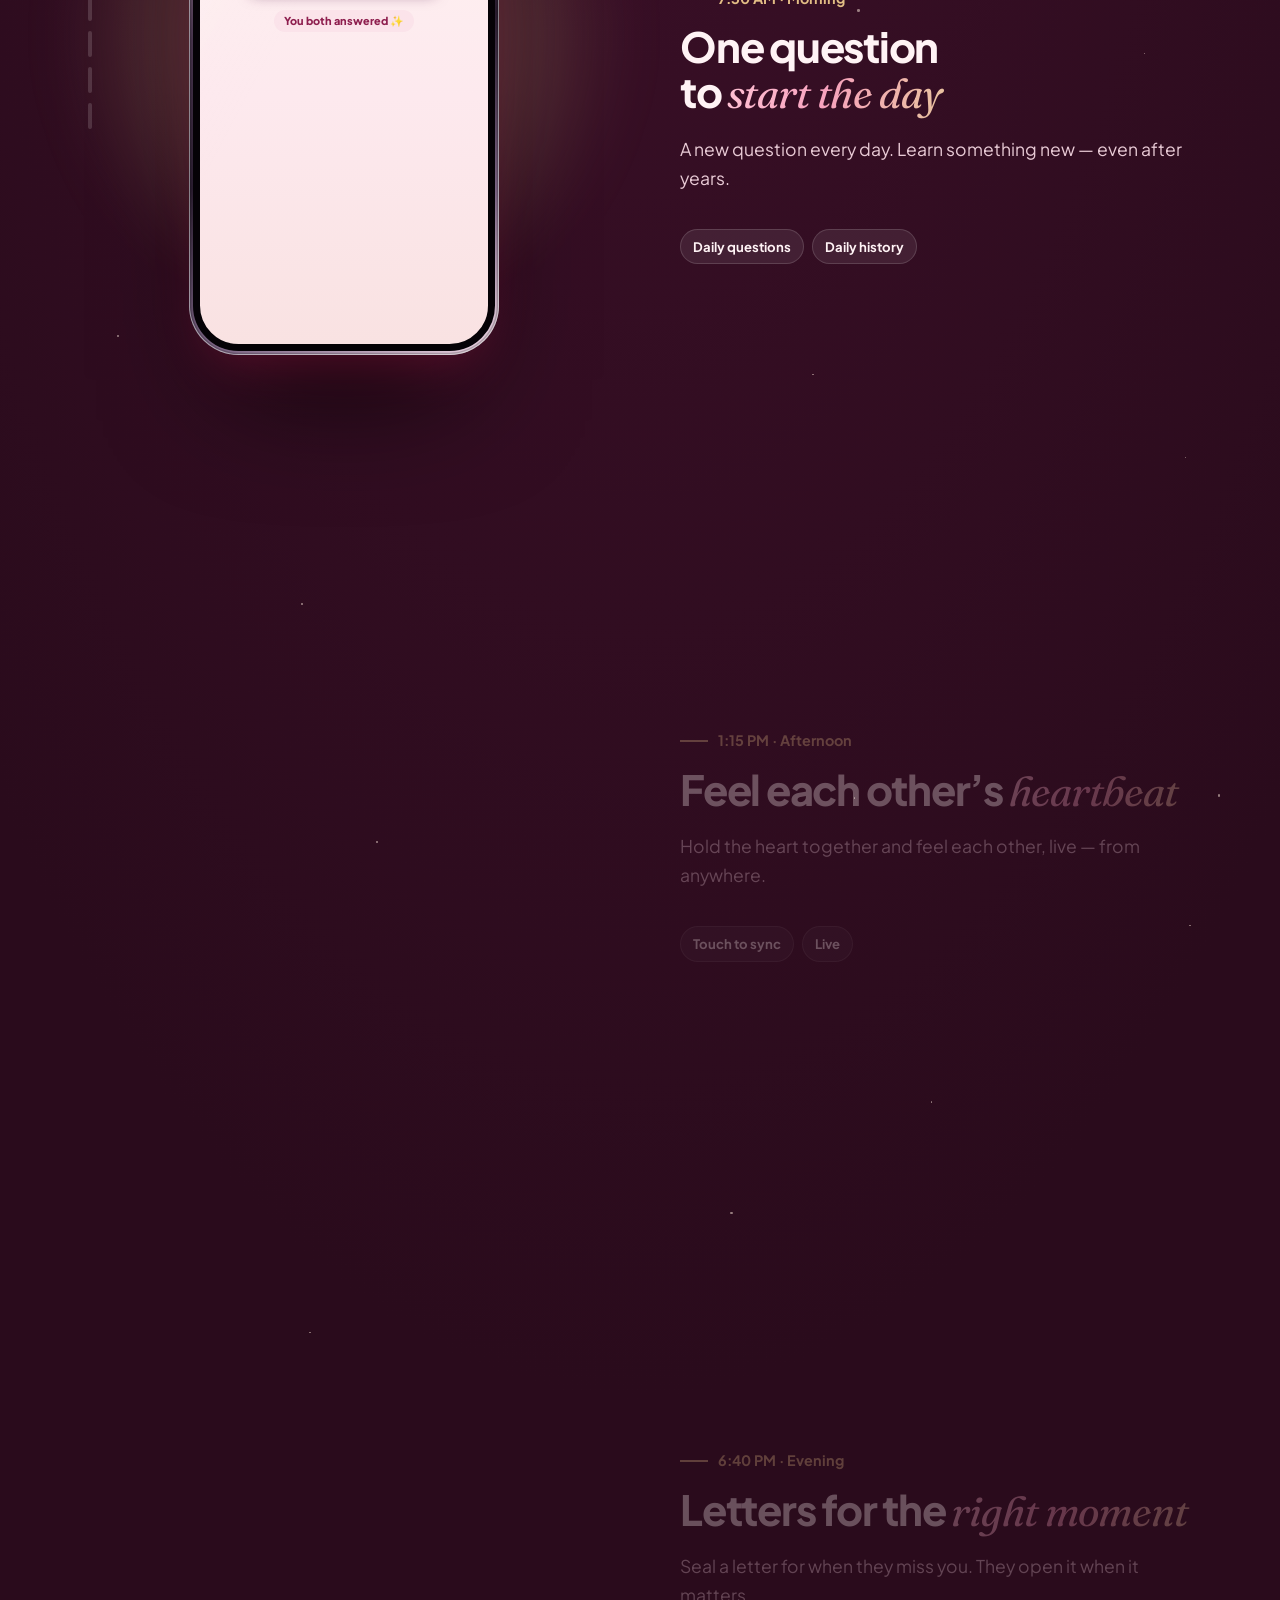
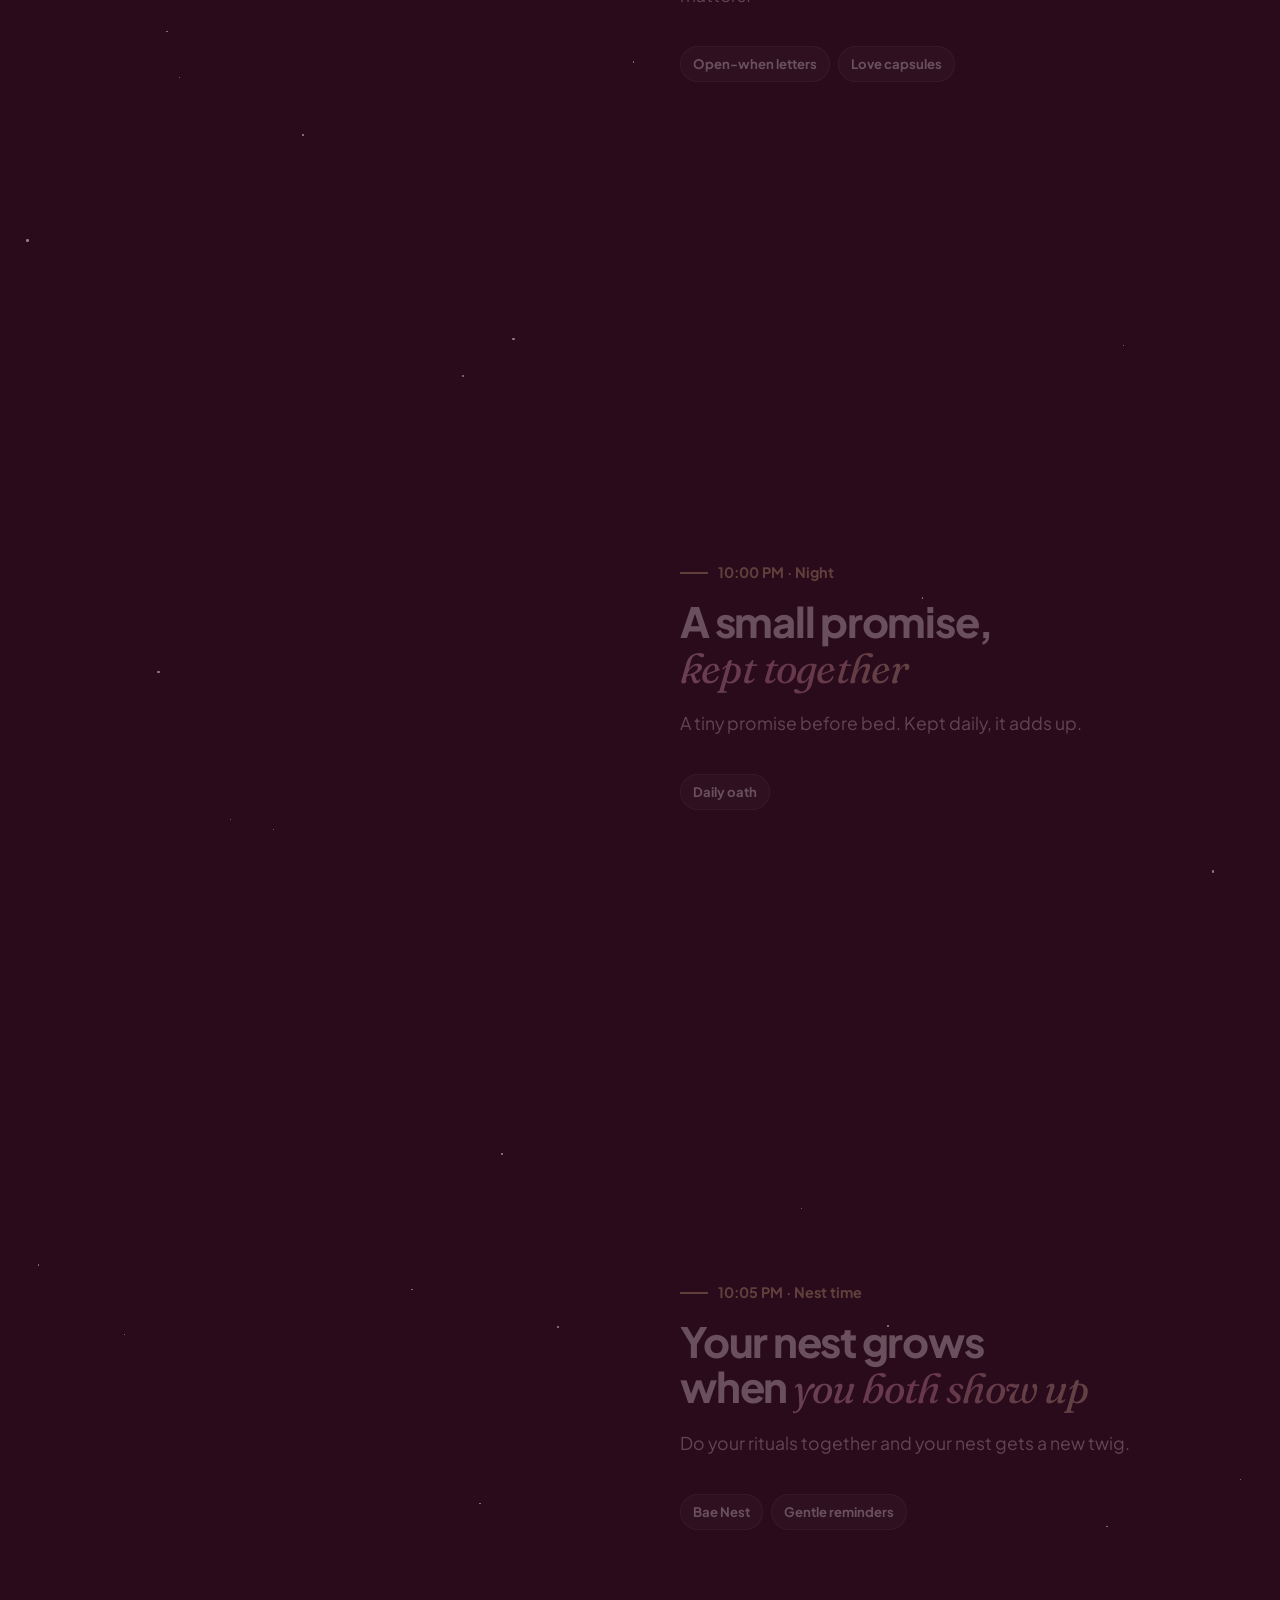
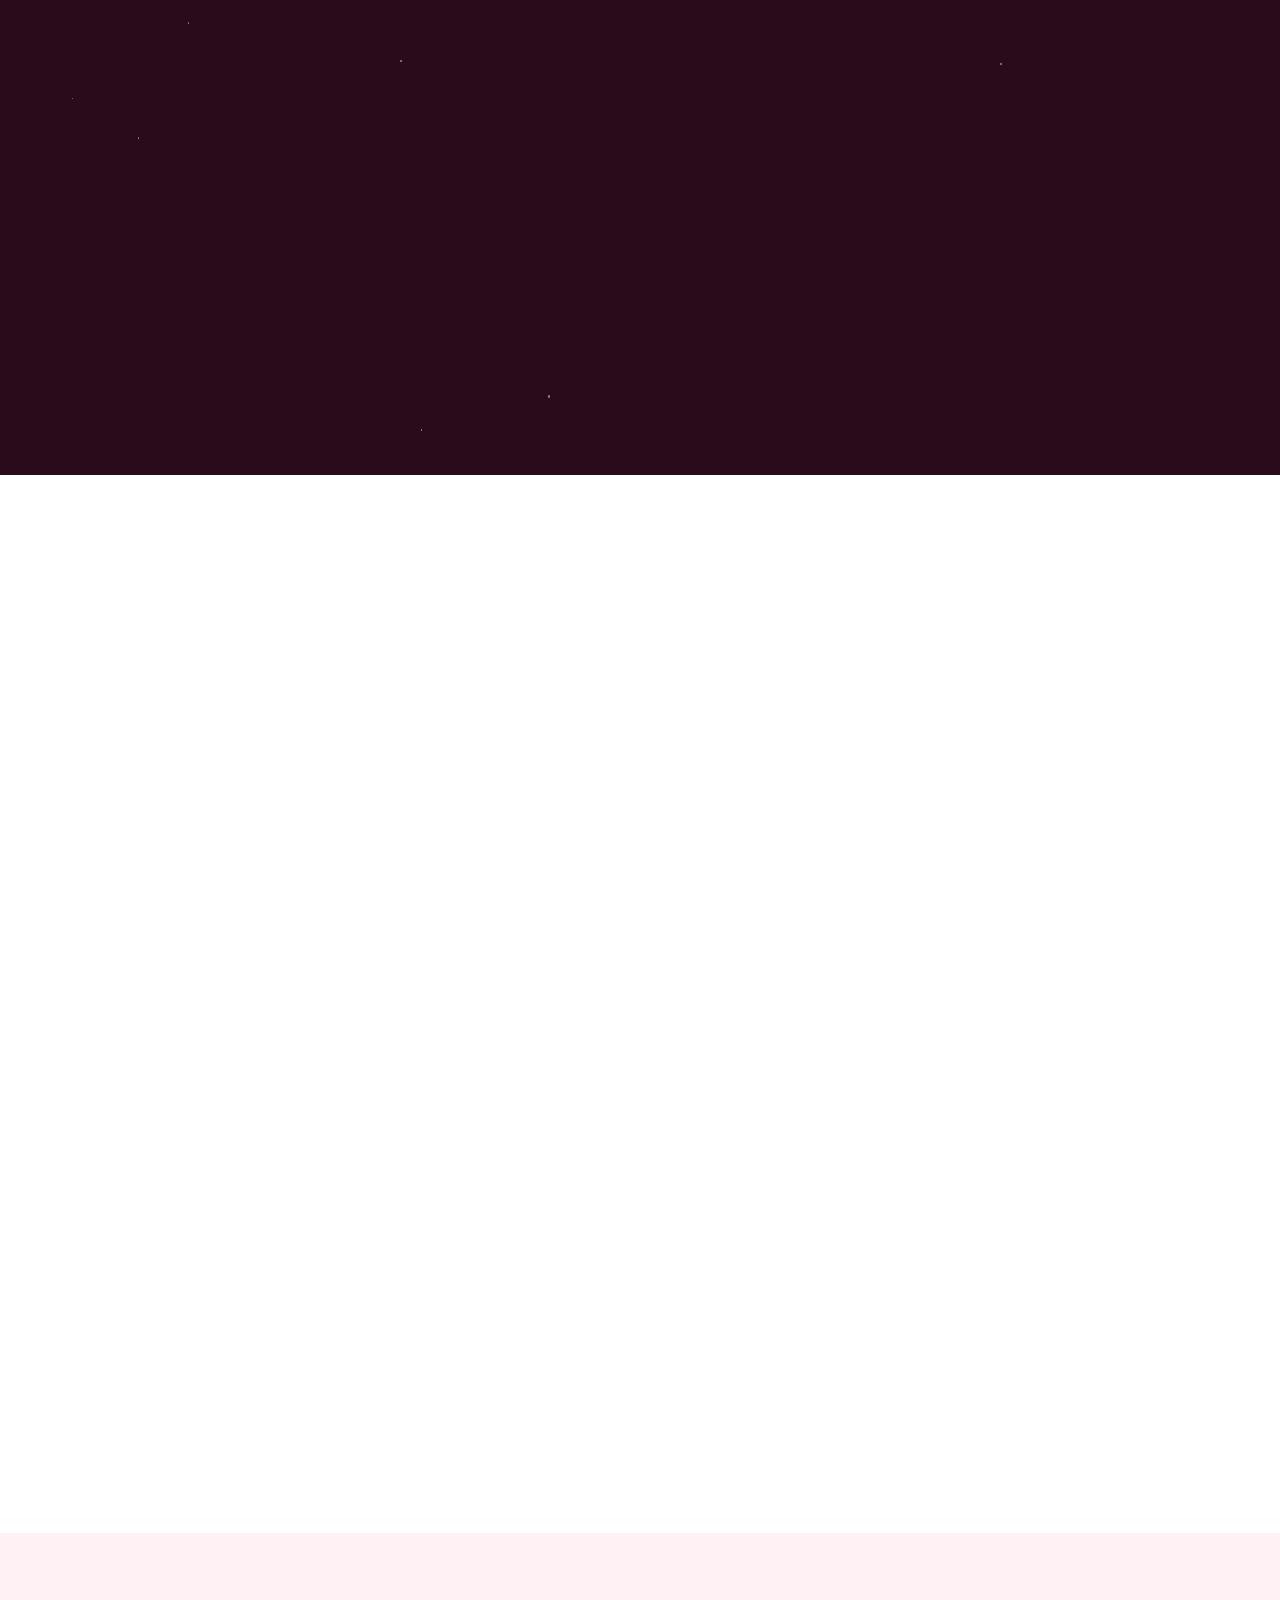
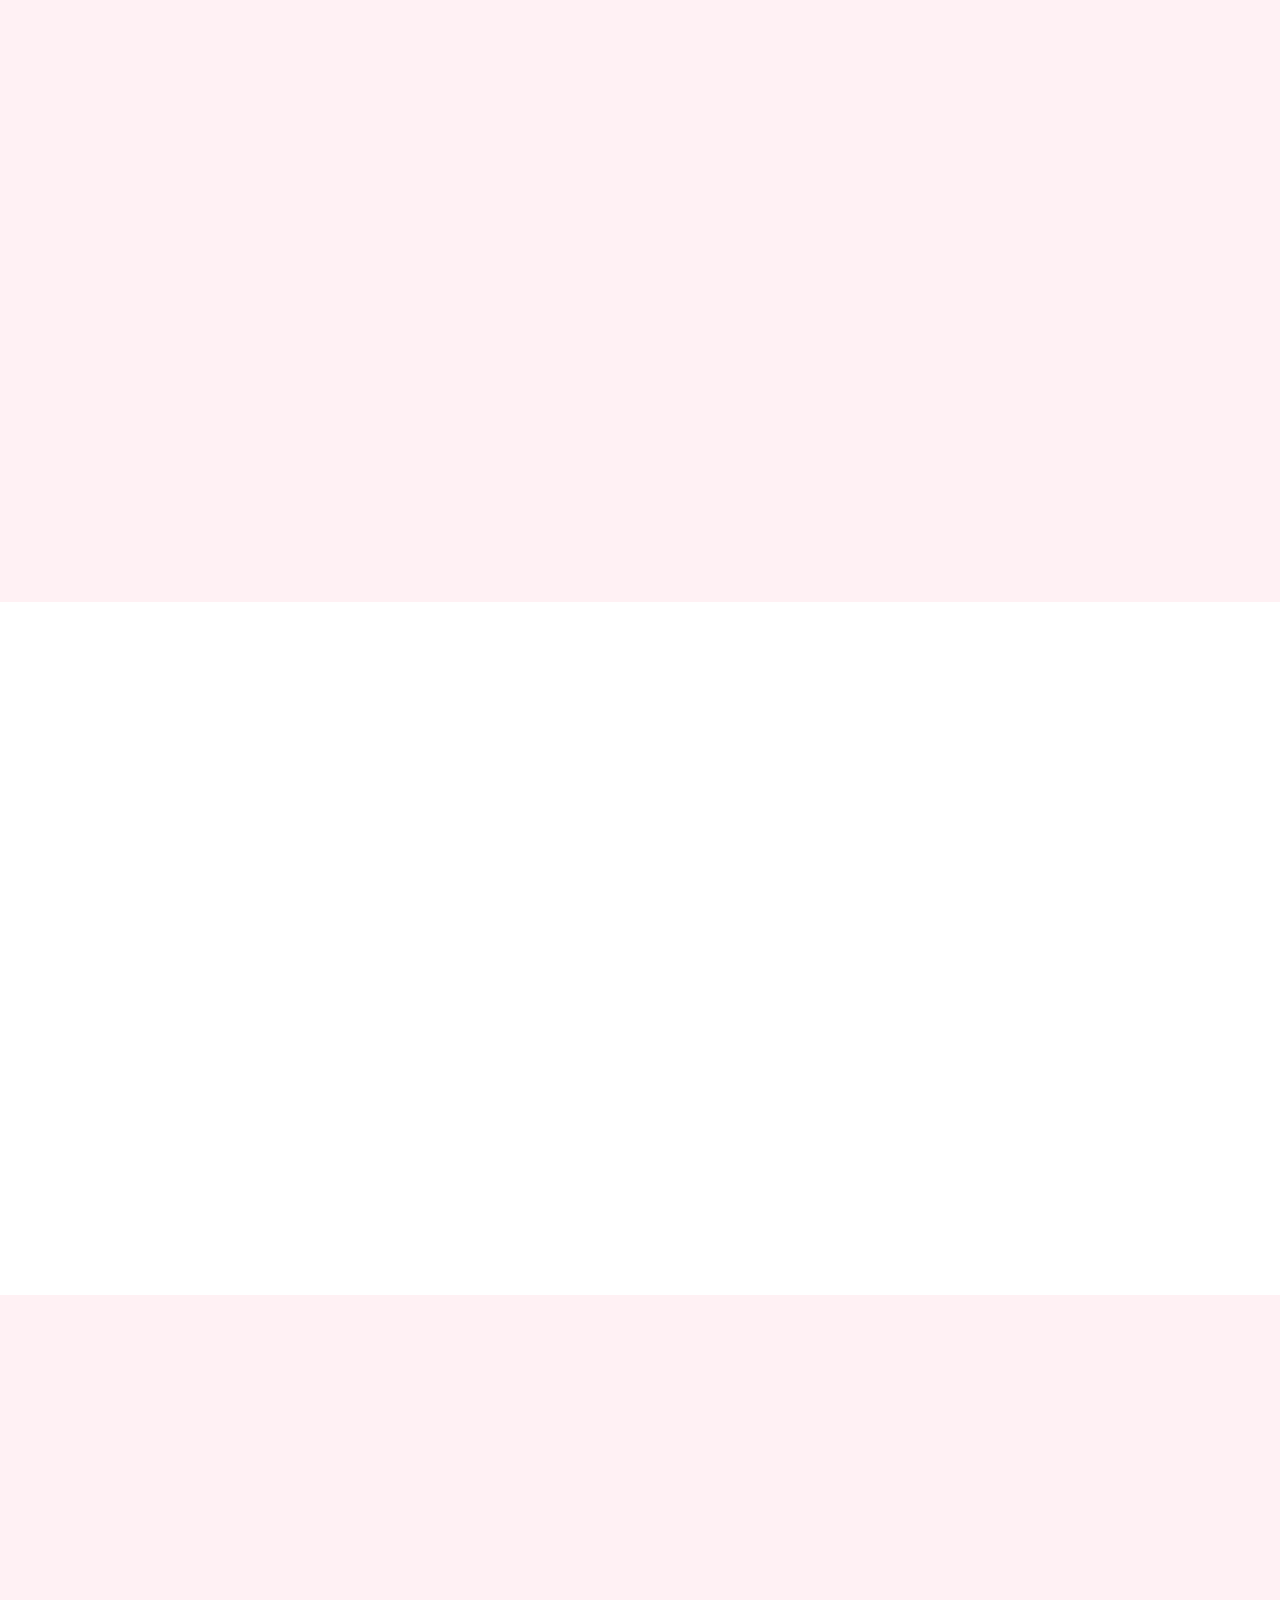
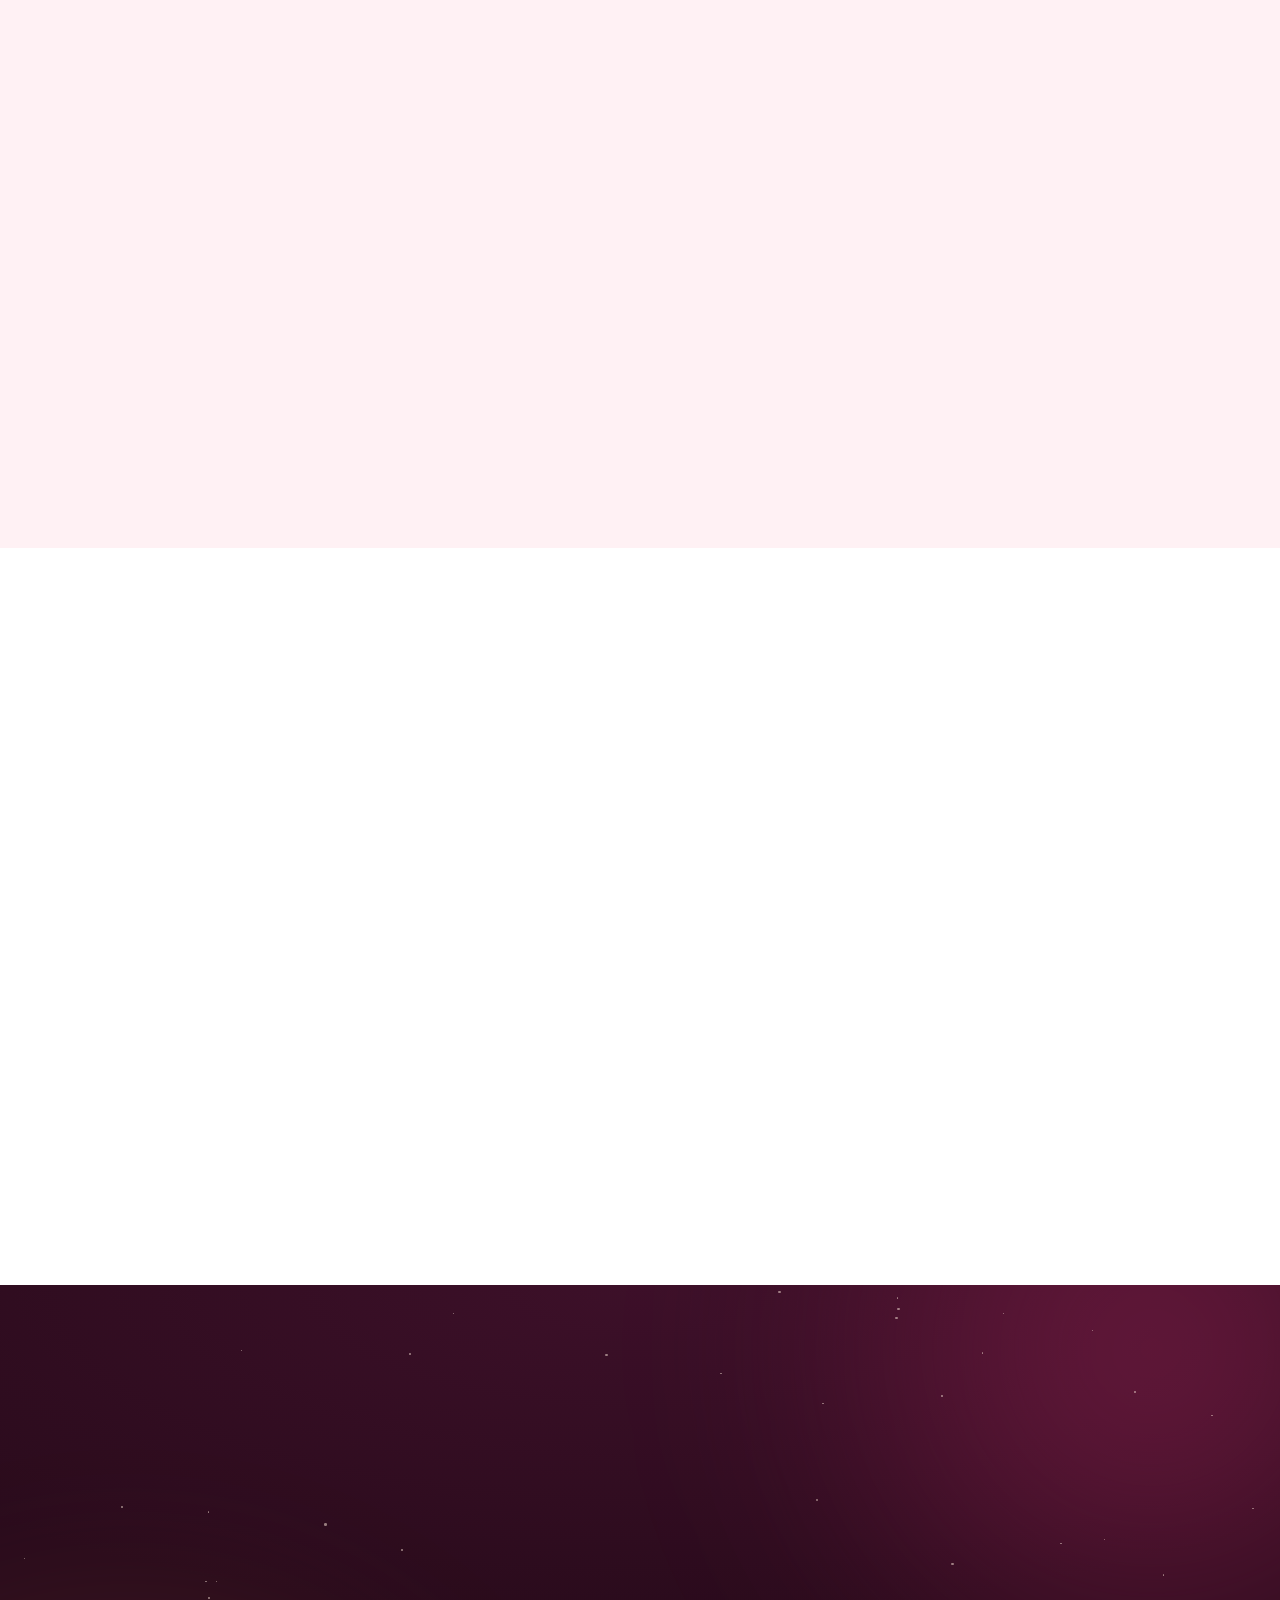
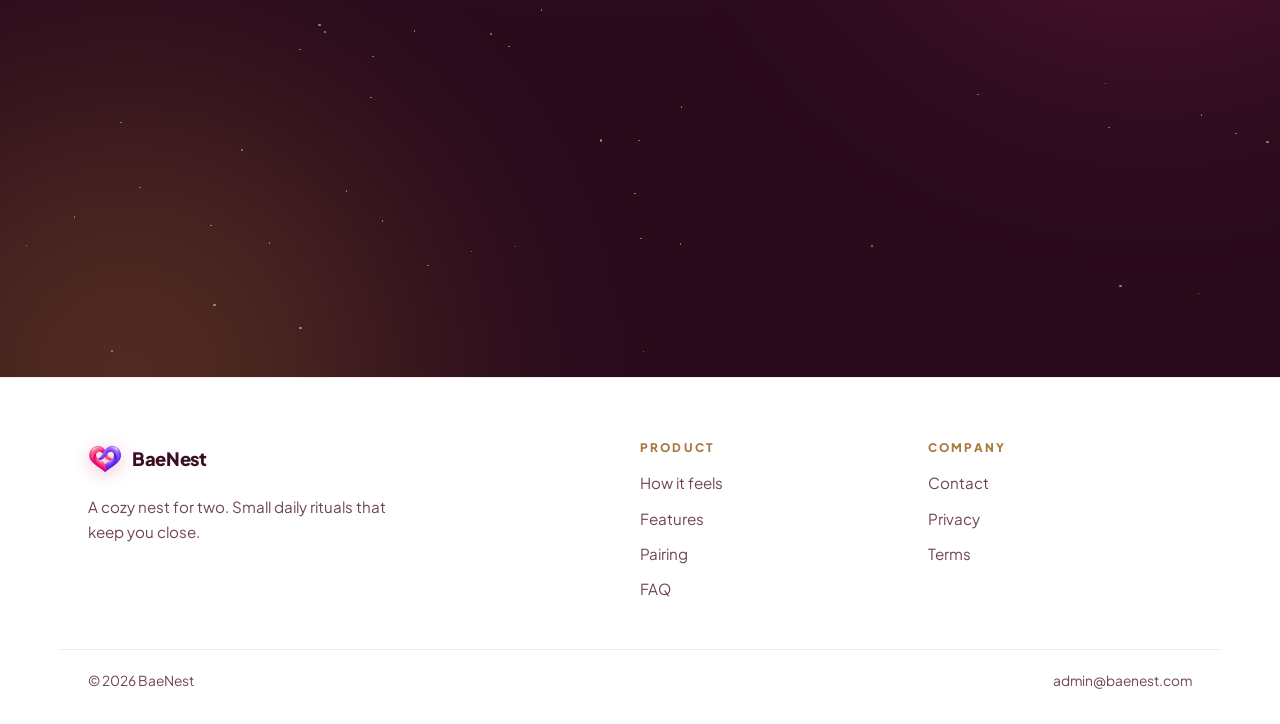
==== commit 99cd605d: "SEO: sitemap, robots.txt, structured data, sharper titles and descriptions Co-Authored-By: Claude Op" ====
--- a/index.html
+++ b/index.html
@@ -4,14 +4,16 @@
   <meta charset="utf-8">
   <meta name="viewport" content="width=device-width, initial-scale=1">
   <meta http-equiv="Content-Security-Policy" content="default-src 'self'; img-src 'self' data:; style-src 'self'; script-src 'self'; object-src 'none'; base-uri 'none'; form-action 'none'">
-  <title>BaeNest — A cozy nest for two</title>
-  <meta name="description" content="BaeNest is the couples app for daily rituals: feel each other's heartbeat with Touch to sync, answer a daily question, keep a promise, seal open-when letters, match on date nights and grow a nest together.">
+  <title>BaeNest — The Couples App for Daily Rituals</title>
+  <meta name="description" content="BaeNest is a private couples app for two: daily questions, Touch to sync heartbeats, open-when letters, date night ideas and a nest you grow together.">
+  <meta name="robots" content="index, follow, max-image-preview:large">
   <meta name="theme-color" content="#2a0b1c">
   <link rel="canonical" href="https://baenest.com/">
   <link rel="icon" href="/assets/app-icon.png" type="image/png">
   <link rel="apple-touch-icon" href="/assets/app-icon.png">
   <meta property="og:type" content="website">
   <meta property="og:site_name" content="BaeNest">
+  <meta property="og:locale" content="en_US">
   <meta property="og:url" content="https://baenest.com/">
   <meta property="og:title" content="BaeNest — A cozy nest for two">
   <meta property="og:description" content="Daily rituals for two hearts, and a nest that grows when you both show up.">
@@ -23,8 +25,98 @@
   <meta name="twitter:title" content="BaeNest — A cozy nest for two">
   <meta name="twitter:description" content="Daily rituals for two hearts, and a nest that grows when you both show up.">
   <meta name="twitter:image" content="https://baenest.com/og-image.jpg">
+  <meta name="twitter:image:alt" content="BaeNest — two birds in a cozy nest under a heart">
   <link rel="preload" href="/assets/fonts/plus-jakarta-sans.woff2" as="font" type="font/woff2" crossorigin>
   <link rel="preload" href="/assets/fonts/fraunces-italic.woff2" as="font" type="font/woff2" crossorigin>
+  <script type="application/ld+json">
+{
+  "@context": "https://schema.org",
+  "@graph": [
+    {
+      "@type": "Organization",
+      "@id": "https://baenest.com/#org",
+      "name": "BaeNest",
+      "url": "https://baenest.com/",
+      "logo": "https://baenest.com/assets/app-icon.png",
+      "email": "admin@baenest.com",
+      "contactPoint": {
+        "@type": "ContactPoint",
+        "contactType": "customer support",
+        "email": "admin@baenest.com",
+        "url": "https://baenest.com/contact/"
+      }
+    },
+    {
+      "@type": "WebSite",
+      "@id": "https://baenest.com/#website",
+      "name": "BaeNest",
+      "url": "https://baenest.com/",
+      "inLanguage": "en",
+      "publisher": {
+        "@id": "https://baenest.com/#org"
+      }
+    },
+    {
+      "@type": "MobileApplication",
+      "name": "BaeNest",
+      "url": "https://baenest.com/",
+      "description": "BaeNest is a private couples app for two: daily questions, Touch to sync heartbeats, open-when letters, date night ideas and a nest you grow together.",
+      "operatingSystem": "Android",
+      "applicationCategory": "LifestyleApplication",
+      "image": "https://baenest.com/og-image.jpg",
+      "publisher": {
+        "@id": "https://baenest.com/#org"
+      },
+      "availableLanguage": [
+        "English",
+        "Tamil",
+        "Hindi",
+        "Malayalam",
+        "Kannada",
+        "Telugu",
+        "French"
+      ]
+    },
+    {
+      "@type": "FAQPage",
+      "mainEntity": [
+        {
+          "@type": "Question",
+          "name": "Do we both need the app?",
+          "acceptedAnswer": {
+            "@type": "Answer",
+            "text": "Yes — BaeNest is made for exactly two. Each of you installs it on your own phone, then you pair once."
+          }
+        },
+        {
+          "@type": "Question",
+          "name": "We’re long-distance. Does it still work?",
+          "acceptedAnswer": {
+            "@type": "Answer",
+            "text": "Yes. Send your invite on WhatsApp to pair; Touch to sync, questions and moments reach your partner wherever they are."
+          }
+        },
+        {
+          "@type": "Question",
+          "name": "Who can see what I share?",
+          "acceptedAnswer": {
+            "@type": "Answer",
+            "text": "What you share in your nest is for your paired partner. See our privacy policy for the details."
+          }
+        },
+        {
+          "@type": "Question",
+          "name": "Is there an iPhone version?",
+          "acceptedAnswer": {
+            "@type": "Answer",
+            "text": "Android comes first. iPhone is on the way."
+          }
+        }
+      ]
+    }
+  ]
+}
+  </script>
   <link rel="stylesheet" href="/assets/style.css">
   <script src="/assets/site.js" defer></script>
 </head>
